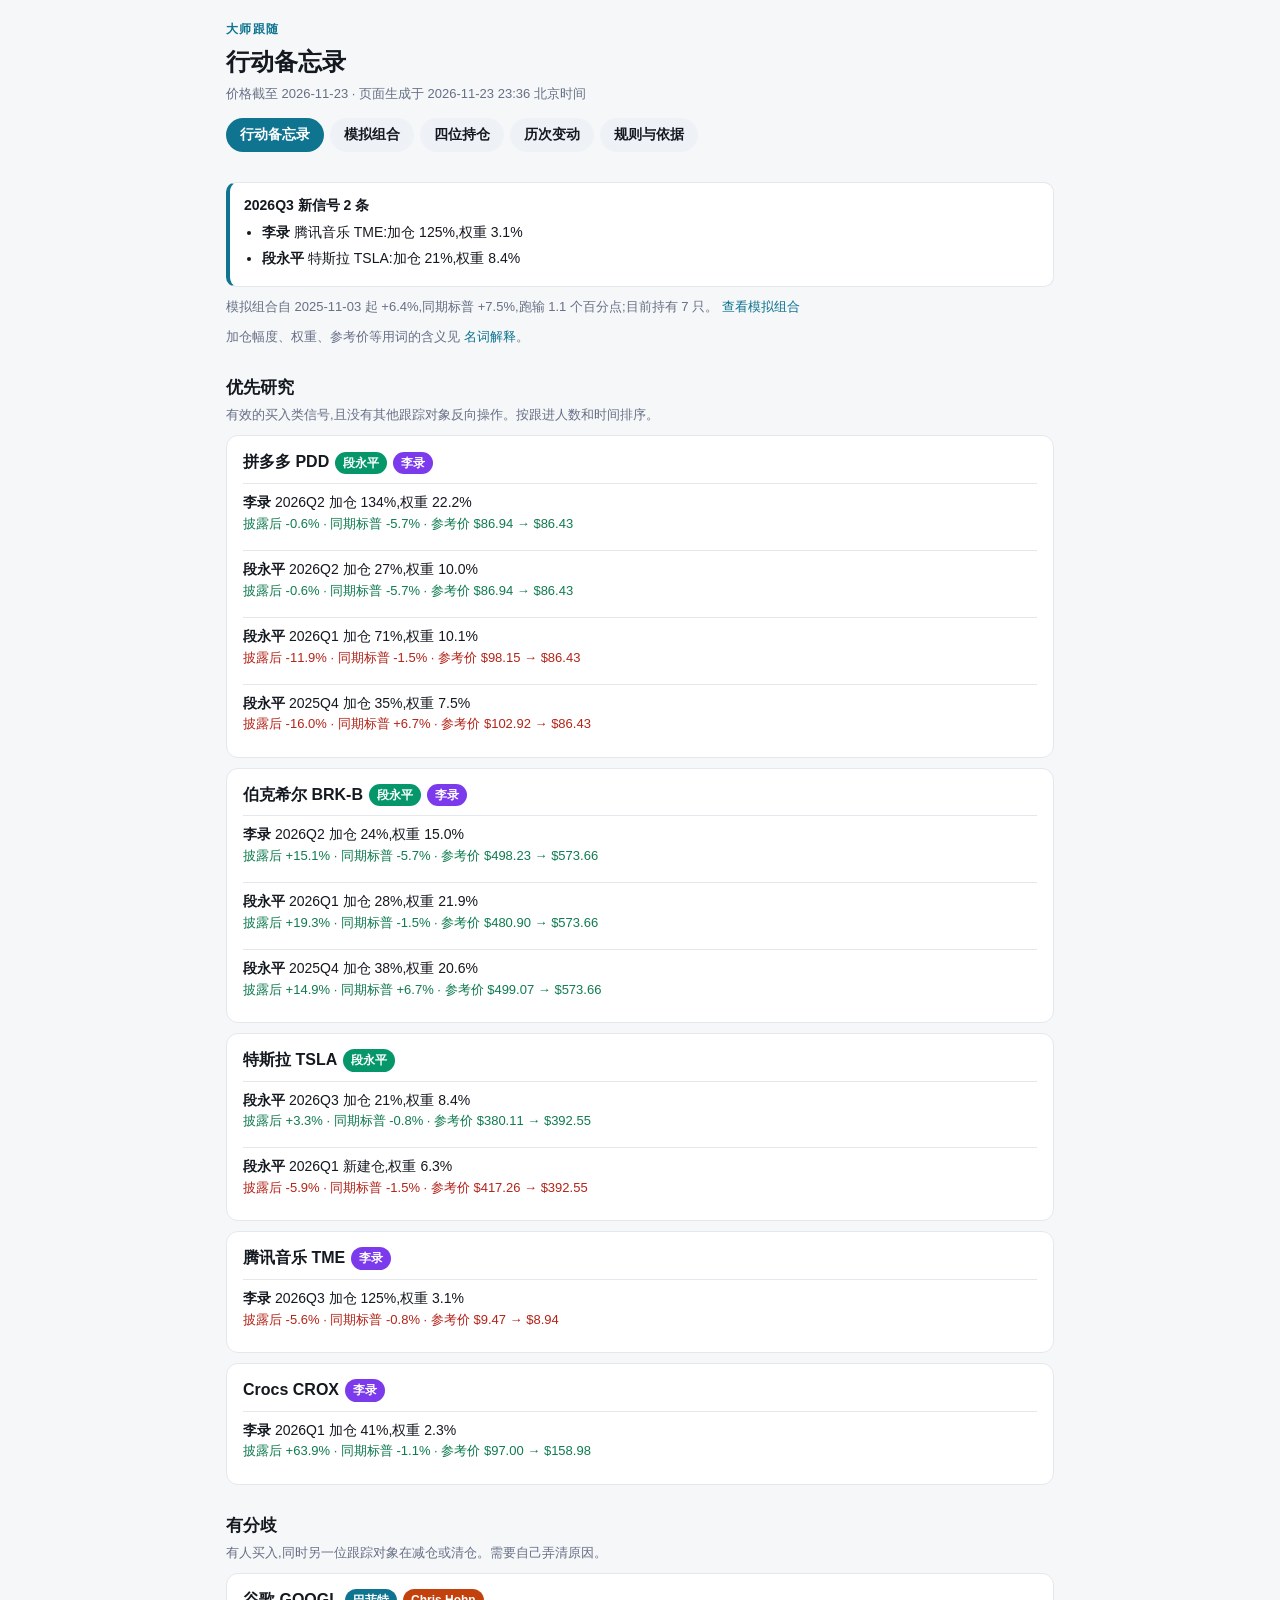
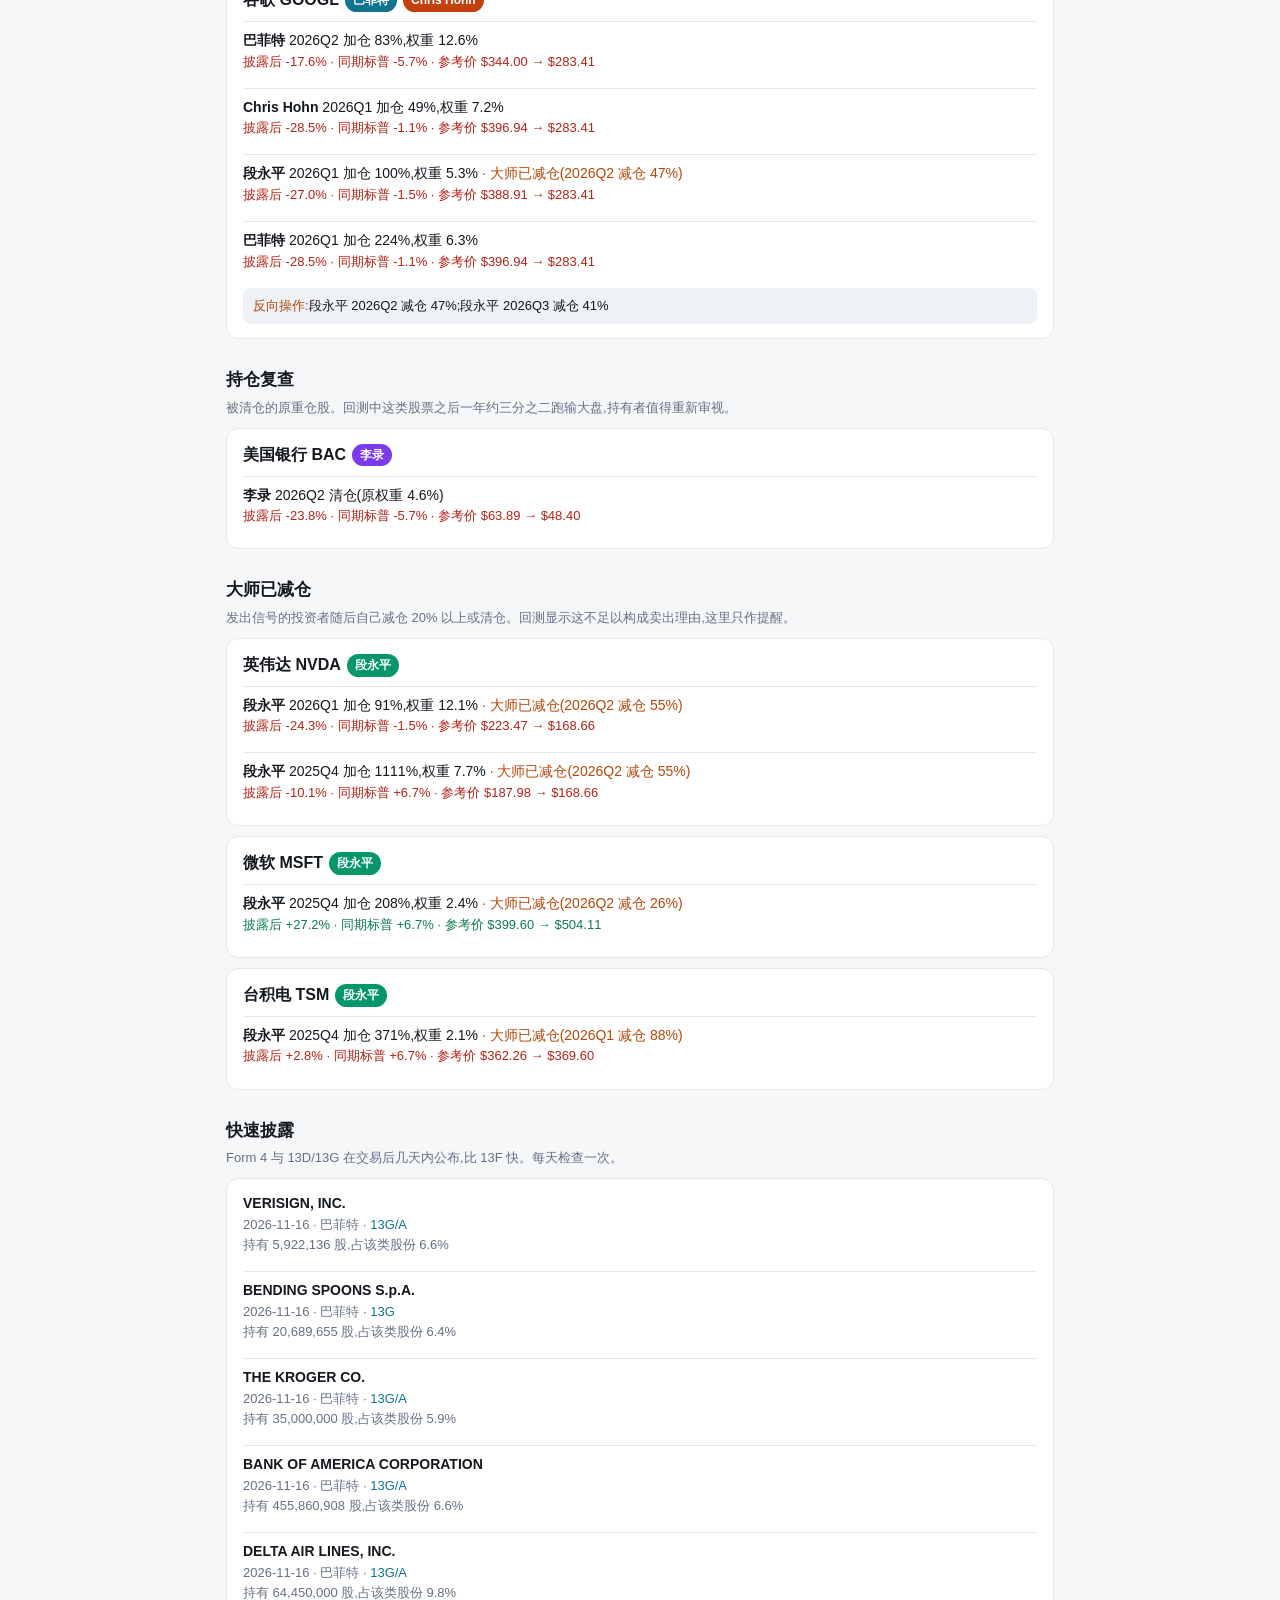
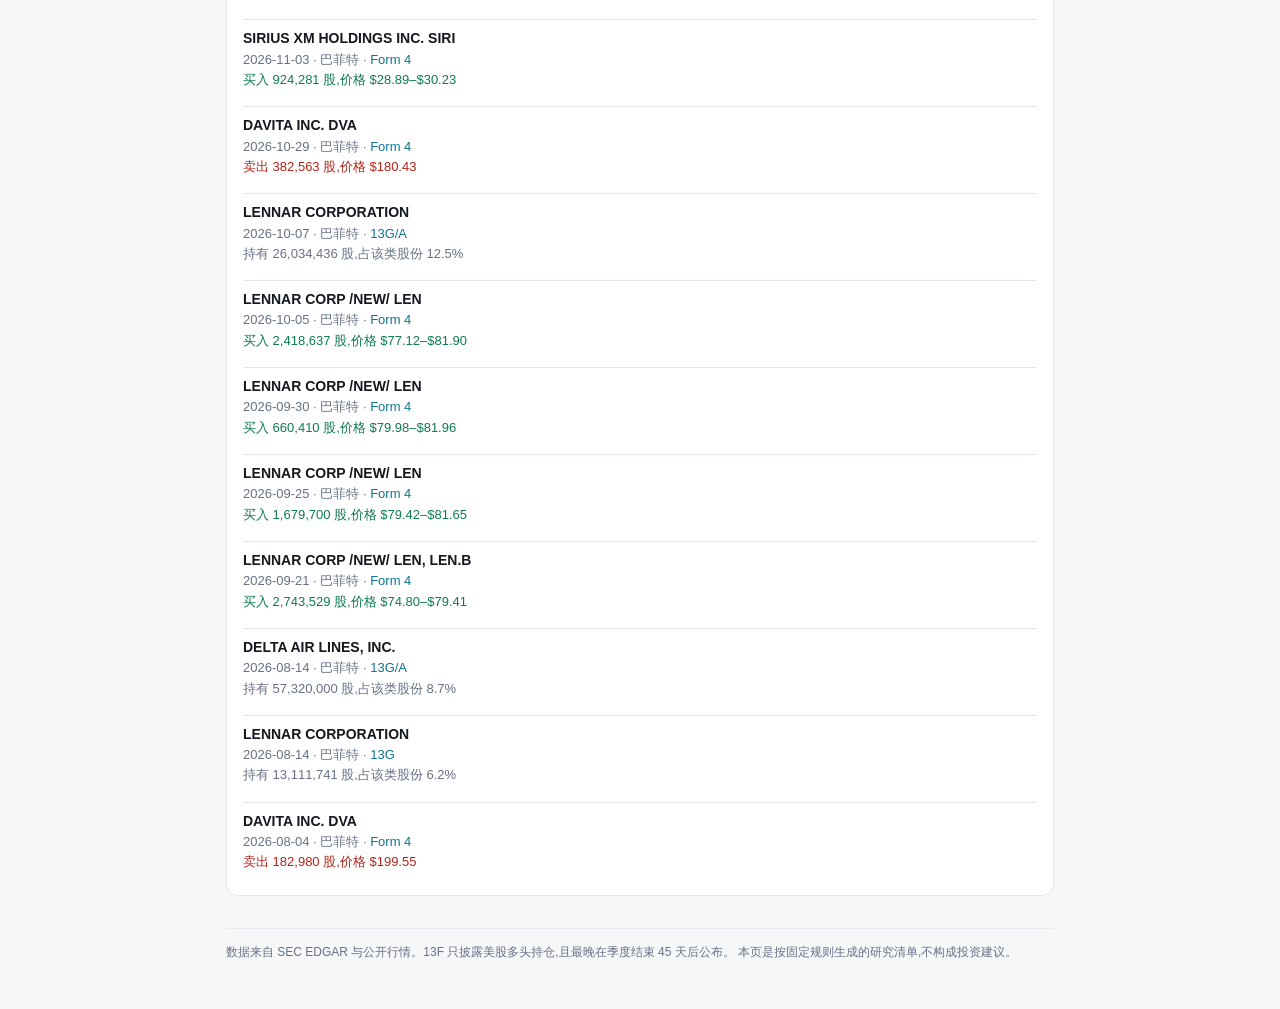
==== docs/index.html @ 85a96581 "2.0 第一阶段: 出场规则回测与模拟跟随组合 - backtest/exit_backtest.py: 在 155 条买入信号上比较 13 种出场方式。   持有 12 个月与其他方式无明显差别; " ====
<!DOCTYPE html>
<html lang="zh-CN"><head><meta charset="UTF-8">
<meta name="viewport" content="width=device-width,initial-scale=1">
<title>行动备忘录 · 大师跟随</title><link rel="stylesheet" href="assets/style.css?v=4200d63d"></head>
<body><div class="wrap">
<header><div class="brand">大师跟随</div><h1>行动备忘录</h1>
<div class="sub">价格截至 2026-11-23 · 页面生成于 2026-11-23 23:36 北京时间</div>
<nav><a href="index.html" class=on>行动备忘录</a><a href="portfolio.html">模拟组合</a><a href="investors.html">四位持仓</a><a href="changes.html">历次变动</a><a href="evidence.html">规则与依据</a></nav></header>
<div class="banner"><b>2026Q3 新信号 2 条</b><ul class="plain"><li><b>李录</b> 腾讯音乐 TME:加仓 125%,权重 3.1%</li><li><b>段永平</b> 特斯拉 TSLA:加仓 21%,权重 8.4%</li></ul></div><div class="hint" style="margin-top:10px">模拟组合自 2025-11-03 起 +6.4%,同期标普 +7.5%,跑输 1.1 个百分点;目前持有 7 只。 <a href="portfolio.html">查看模拟组合</a></div><div class="hint" style="margin-top:10px">加仓幅度、权重、参考价等用词的含义见 <a href="evidence.html#glossary">名词解释</a>。</div><h2>优先研究</h2><div class="hint">有效的买入类信号,且没有其他跟踪对象反向操作。按跟进人数和时间排序。</div><div class="card"><h3>拼多多 PDD <span class="tag" style="background:#059669">段永平</span><span class="tag" style="background:#7c3aed">李录</span></h3><div class="row"><span class="who">李录</span> 2026Q2 加仓 134%,权重 22.2%<div class="perf up">披露后 -0.6% · 同期标普 -5.7% · 参考价 $86.94 → $86.43</div></div><div class="row"><span class="who">段永平</span> 2026Q2 加仓 27%,权重 10.0%<div class="perf up">披露后 -0.6% · 同期标普 -5.7% · 参考价 $86.94 → $86.43</div></div><div class="row"><span class="who">段永平</span> 2026Q1 加仓 71%,权重 10.1%<div class="perf down">披露后 -11.9% · 同期标普 -1.5% · 参考价 $98.15 → $86.43</div></div><div class="row"><span class="who">段永平</span> 2025Q4 加仓 35%,权重 7.5%<div class="perf down">披露后 -16.0% · 同期标普 +6.7% · 参考价 $102.92 → $86.43</div></div></div><div class="card"><h3>伯克希尔 BRK-B <span class="tag" style="background:#059669">段永平</span><span class="tag" style="background:#7c3aed">李录</span></h3><div class="row"><span class="who">李录</span> 2026Q2 加仓 24%,权重 15.0%<div class="perf up">披露后 +15.1% · 同期标普 -5.7% · 参考价 $498.23 → $573.66</div></div><div class="row"><span class="who">段永平</span> 2026Q1 加仓 28%,权重 21.9%<div class="perf up">披露后 +19.3% · 同期标普 -1.5% · 参考价 $480.90 → $573.66</div></div><div class="row"><span class="who">段永平</span> 2025Q4 加仓 38%,权重 20.6%<div class="perf up">披露后 +14.9% · 同期标普 +6.7% · 参考价 $499.07 → $573.66</div></div></div><div class="card"><h3>特斯拉 TSLA <span class="tag" style="background:#059669">段永平</span></h3><div class="row"><span class="who">段永平</span> 2026Q3 加仓 21%,权重 8.4%<div class="perf up">披露后 +3.3% · 同期标普 -0.8% · 参考价 $380.11 → $392.55</div></div><div class="row"><span class="who">段永平</span> 2026Q1 新建仓,权重 6.3%<div class="perf down">披露后 -5.9% · 同期标普 -1.5% · 参考价 $417.26 → $392.55</div></div></div><div class="card"><h3>腾讯音乐 TME <span class="tag" style="background:#7c3aed">李录</span></h3><div class="row"><span class="who">李录</span> 2026Q3 加仓 125%,权重 3.1%<div class="perf down">披露后 -5.6% · 同期标普 -0.8% · 参考价 $9.47 → $8.94</div></div></div><div class="card"><h3>Crocs CROX <span class="tag" style="background:#7c3aed">李录</span></h3><div class="row"><span class="who">李录</span> 2026Q1 加仓 41%,权重 2.3%<div class="perf up">披露后 +63.9% · 同期标普 -1.1% · 参考价 $97.00 → $158.98</div></div></div><h2>有分歧</h2><div class="hint">有人买入,同时另一位跟踪对象在减仓或清仓。需要自己弄清原因。</div><div class="card"><h3>谷歌 GOOGL <span class="tag" style="background:#0e7490">巴菲特</span><span class="tag" style="background:#c2410c">Chris Hohn</span></h3><div class="row"><span class="who">巴菲特</span> 2026Q2 加仓 83%,权重 12.6%<div class="perf down">披露后 -17.6% · 同期标普 -5.7% · 参考价 $344.00 → $283.41</div></div><div class="row"><span class="who">Chris Hohn</span> 2026Q1 加仓 49%,权重 7.2%<div class="perf down">披露后 -28.5% · 同期标普 -1.1% · 参考价 $396.94 → $283.41</div></div><div class="row"><span class="who">段永平</span> 2026Q1 加仓 100%,权重 5.3% <span class="warn">· 大师已减仓(2026Q2 减仓 47%)</span><div class="perf down">披露后 -27.0% · 同期标普 -1.5% · 参考价 $388.91 → $283.41</div></div><div class="row"><span class="who">巴菲特</span> 2026Q1 加仓 224%,权重 6.3%<div class="perf down">披露后 -28.5% · 同期标普 -1.1% · 参考价 $396.94 → $283.41</div></div><div class="note"><span class="warn">反向操作:</span>段永平 2026Q2 减仓 47%;段永平 2026Q3 减仓 41%</div></div><h2>持仓复查</h2><div class="hint">被清仓的原重仓股。回测中这类股票之后一年约三分之二跑输大盘,持有者值得重新审视。</div><div class="card"><h3>美国银行 BAC <span class="tag" style="background:#7c3aed">李录</span></h3><div class="row"><span class="who">李录</span> 2026Q2 清仓(原权重 4.6%)<div class="perf down">披露后 -23.8% · 同期标普 -5.7% · 参考价 $63.89 → $48.40</div></div></div><h2>大师已减仓</h2><div class="hint">发出信号的投资者随后自己减仓 20% 以上或清仓。回测显示这不足以构成卖出理由,这里只作提醒。</div><div class="card"><h3>英伟达 NVDA <span class="tag" style="background:#059669">段永平</span></h3><div class="row"><span class="who">段永平</span> 2026Q1 加仓 91%,权重 12.1% <span class="warn">· 大师已减仓(2026Q2 减仓 55%)</span><div class="perf down">披露后 -24.3% · 同期标普 -1.5% · 参考价 $223.47 → $168.66</div></div><div class="row"><span class="who">段永平</span> 2025Q4 加仓 1111%,权重 7.7% <span class="warn">· 大师已减仓(2026Q2 减仓 55%)</span><div class="perf down">披露后 -10.1% · 同期标普 +6.7% · 参考价 $187.98 → $168.66</div></div></div><div class="card"><h3>微软 MSFT <span class="tag" style="background:#059669">段永平</span></h3><div class="row"><span class="who">段永平</span> 2025Q4 加仓 208%,权重 2.4% <span class="warn">· 大师已减仓(2026Q2 减仓 26%)</span><div class="perf up">披露后 +27.2% · 同期标普 +6.7% · 参考价 $399.60 → $504.11</div></div></div><div class="card"><h3>台积电 TSM <span class="tag" style="background:#059669">段永平</span></h3><div class="row"><span class="who">段永平</span> 2025Q4 加仓 371%,权重 2.1% <span class="warn">· 大师已减仓(2026Q1 减仓 88%)</span><div class="perf down">披露后 +2.8% · 同期标普 +6.7% · 参考价 $362.26 → $369.60</div></div></div><h2>快速披露</h2><div class="hint">Form 4 与 13D/13G 在交易后几天内公布,比 13F 快。每天检查一次。</div><div class="card fast"><div class="row"><span class="who">VERISIGN, INC.</span><div class="perf">2026-11-16 · 巴菲特 · <a href="https://www.sec.gov/Archives/edgar/data/1067983/000119312526464219/xslSCHEDULE_13G_X02/primary_doc.xml">13G/A</a></div><div class="perf">持有 5,922,136 股,占该类股份 6.6%</div></div><div class="row"><span class="who">BENDING SPOONS S.p.A.</span><div class="perf">2026-11-16 · 巴菲特 · <a href="https://www.sec.gov/Archives/edgar/data/1067983/000119312526464218/xslSCHEDULE_13G_X02/primary_doc.xml">13G</a></div><div class="perf">持有 20,689,655 股,占该类股份 6.4%</div></div><div class="row"><span class="who">THE KROGER CO.</span><div class="perf">2026-11-16 · 巴菲特 · <a href="https://www.sec.gov/Archives/edgar/data/1067983/000119312526464214/xslSCHEDULE_13G_X02/primary_doc.xml">13G/A</a></div><div class="perf">持有 35,000,000 股,占该类股份 5.9%</div></div><div class="row"><span class="who">BANK OF AMERICA CORPORATION</span><div class="perf">2026-11-16 · 巴菲特 · <a href="https://www.sec.gov/Archives/edgar/data/1067983/000119312526464211/xslSCHEDULE_13G_X02/primary_doc.xml">13G/A</a></div><div class="perf">持有 455,860,908 股,占该类股份 6.6%</div></div><div class="row"><span class="who">DELTA AIR LINES, INC.</span><div class="perf">2026-11-16 · 巴菲特 · <a href="https://www.sec.gov/Archives/edgar/data/1067983/000119312526464189/xslSCHEDULE_13G_X02/primary_doc.xml">13G/A</a></div><div class="perf">持有 64,450,000 股,占该类股份 9.8%</div></div><div class="row"><span class="who">SIRIUS XM HOLDINGS INC. SIRI</span><div class="perf">2026-11-03 · 巴菲特 · <a href="https://www.sec.gov/Archives/edgar/data/1067983/000119312526445930/xslF345X06/ownership.xml">Form 4</a></div><div class="perf up">买入 924,281 股,价格 $28.89–$30.23</div></div><div class="row"><span class="who">DAVITA INC. DVA</span><div class="perf">2026-10-29 · 巴菲特 · <a href="https://www.sec.gov/Archives/edgar/data/1067983/000119312526438090/xslF345X06/ownership.xml">Form 4</a></div><div class="perf down">卖出 382,563 股,价格 $180.43</div></div><div class="row"><span class="who">LENNAR CORPORATION</span><div class="perf">2026-10-07 · 巴菲特 · <a href="https://www.sec.gov/Archives/edgar/data/1067983/000119312526417254/xslSCHEDULE_13G_X02/primary_doc.xml">13G/A</a></div><div class="perf">持有 26,034,436 股,占该类股份 12.5%</div></div><div class="row"><span class="who">LENNAR CORP /NEW/ LEN</span><div class="perf">2026-10-05 · 巴菲特 · <a href="https://www.sec.gov/Archives/edgar/data/1067983/000119312526414744/xslF345X06/ownership.xml">Form 4</a></div><div class="perf up">买入 2,418,637 股,价格 $77.12–$81.90</div></div><div class="row"><span class="who">LENNAR CORP /NEW/ LEN</span><div class="perf">2026-09-30 · 巴菲特 · <a href="https://www.sec.gov/Archives/edgar/data/1067983/000119312526409451/xslF345X06/ownership.xml">Form 4</a></div><div class="perf up">买入 660,410 股,价格 $79.98–$81.96</div></div><div class="row"><span class="who">LENNAR CORP /NEW/ LEN</span><div class="perf">2026-09-25 · 巴菲特 · <a href="https://www.sec.gov/Archives/edgar/data/1067983/000119312526403089/xslF345X06/ownership.xml">Form 4</a></div><div class="perf up">买入 1,679,700 股,价格 $79.42–$81.65</div></div><div class="row"><span class="who">LENNAR CORP /NEW/ LEN, LEN.B</span><div class="perf">2026-09-21 · 巴菲特 · <a href="https://www.sec.gov/Archives/edgar/data/1067983/000119312526397059/xslF345X06/ownership.xml">Form 4</a></div><div class="perf up">买入 2,743,529 股,价格 $74.80–$79.41</div></div><div class="row"><span class="who">DELTA AIR LINES, INC.</span><div class="perf">2026-08-14 · 巴菲特 · <a href="https://www.sec.gov/Archives/edgar/data/1067983/000119312526352910/xslSCHEDULE_13G_X02/primary_doc.xml">13G/A</a></div><div class="perf">持有 57,320,000 股,占该类股份 8.7%</div></div><div class="row"><span class="who">LENNAR CORPORATION</span><div class="perf">2026-08-14 · 巴菲特 · <a href="https://www.sec.gov/Archives/edgar/data/1067983/000119312526352904/xslSCHEDULE_13G_X02/primary_doc.xml">13G</a></div><div class="perf">持有 13,111,741 股,占该类股份 6.2%</div></div><div class="row"><span class="who">DAVITA INC. DVA</span><div class="perf">2026-08-04 · 巴菲特 · <a href="https://www.sec.gov/Archives/edgar/data/1067983/000119312526333151/xslF345X06/ownership.xml">Form 4</a></div><div class="perf down">卖出 182,980 股,价格 $199.55</div></div></div>
<footer>数据来自 SEC EDGAR 与公开行情。13F 只披露美股多头持仓,且最晚在季度结束 45 天后公布。
本页是按固定规则生成的研究清单,不构成投资建议。</footer>
</div></body></html>
---- docs/assets/style.css ----
:root{--bg:#f6f7f9;--card:#fff;--text:#14181f;--muted:#667085;--line:#e4e7ec;--accent:#0e7490;
--good:#0f7b4f;--bad:#b42318;--warn:#b54708;--soft:#eef2f6}
@media (prefers-color-scheme:dark){:root{--bg:#0f1318;--card:#171c23;--text:#e8ecf1;--muted:#98a2b3;
--line:#2a313b;--accent:#4fc3d9;--good:#4ade80;--bad:#f97066;--warn:#fdb022;--soft:#1e252e}}
*{box-sizing:border-box;margin:0;padding:0}
body{font-family:-apple-system,BlinkMacSystemFont,"Segoe UI","PingFang SC","Microsoft YaHei",sans-serif;
background:var(--bg);color:var(--text);line-height:1.55;font-size:15px}
a{color:var(--accent);text-decoration:none}a:hover{text-decoration:underline}
.wrap{max-width:860px;margin:0 auto;padding:0 16px 48px}
header{padding:20px 0 12px}
.brand{font-size:12px;letter-spacing:.12em;color:var(--accent);font-weight:700}
h1{font-size:24px;margin-top:4px}
.sub{color:var(--muted);font-size:13px;margin-top:4px}
nav{display:flex;gap:6px;margin:14px 0 4px;flex-wrap:wrap}
nav a{padding:6px 14px;border-radius:999px;background:var(--soft);color:var(--text);font-size:14px;font-weight:600}
nav a.on{background:var(--accent);color:#fff}
@media (prefers-color-scheme:dark){nav a.on{color:#0f1318}}
h2{font-size:17px;margin:28px 0 4px}
.hint{color:var(--muted);font-size:13px;margin-bottom:10px}
.card{background:var(--card);border:1px solid var(--line);border-radius:12px;padding:14px 16px;margin-bottom:10px}
.card h3{font-size:16px;display:flex;flex-wrap:wrap;align-items:center;gap:6px}
.tag{font-size:12px;font-weight:600;padding:2px 8px;border-radius:999px;color:#fff;white-space:nowrap}
.row{padding:8px 0;border-top:1px solid var(--line);margin-top:8px;font-size:14px}
.row .who{font-weight:600}
.row .perf{color:var(--muted);font-size:13px}
.row .perf.up{color:var(--good)}.row .perf.down{color:var(--bad)}
.up{color:var(--good)}.down{color:var(--bad)}.warn{color:var(--warn)}.muted{color:var(--muted)}
.note{font-size:13px;margin-top:8px;padding:8px 10px;border-radius:8px;background:var(--soft)}
.empty{color:var(--muted);font-size:14px;padding:6px 0}
.banner{background:var(--card);border:1px solid var(--line);border-left:4px solid var(--accent);
border-radius:10px;padding:12px 14px;margin-top:14px;font-size:14px}
.scroll{overflow-x:auto}
table{width:100%;border-collapse:collapse;font-size:14px}
th{text-align:left;font-size:12px;color:var(--muted);font-weight:600;padding:8px 8px;border-bottom:1px solid var(--line);white-space:nowrap}
td{padding:8px 8px;border-bottom:1px solid var(--line);vertical-align:top}
tr:last-child td{border-bottom:none}
.num{text-align:right;font-variant-numeric:tabular-nums;white-space:nowrap}
.fast .row:first-child{border-top:none;margin-top:0;padding-top:0}
.wide table{min-width:520px}.wide td:first-child{min-width:9.5em}
.def{font-size:14px;color:var(--muted);margin-top:2px}
.sig{font-size:11px;font-weight:700;padding:1px 6px;border-radius:999px;background:var(--accent);color:#fff;white-space:nowrap}
@media (prefers-color-scheme:dark){.sig{color:#0f1318}}
.qnav{margin:8px 0 0}
.px{font-size:12px;color:var(--muted);margin-top:3px;line-height:1.5}
.tiles{display:grid;grid-template-columns:repeat(auto-fit,minmax(150px,1fr));gap:10px;margin-top:14px}
.tile{background:var(--card);border:1px solid var(--line);border-radius:12px;padding:12px 14px}
.tl{font-size:12px;color:var(--muted)}.tv{font-size:24px;font-weight:700;margin-top:2px;font-variant-numeric:tabular-nums}
.ts{font-size:12px;color:var(--muted);margin-top:2px}
.chart{--s1:#2a78d6;--s2:#eb6834}
@media (prefers-color-scheme:dark){.chart{--s1:#3987e5;--s2:#d95926}}
.legend{display:flex;gap:16px;font-size:13px;margin-bottom:6px}
.sw{display:inline-block;width:10px;height:10px;border-radius:2px;margin-right:6px}.sw.s1{background:var(--s1)}.sw.s2{background:var(--s2)}
.plot{position:relative}.plot svg{width:100%;height:auto;display:block}
.plot .grid{stroke:var(--line);stroke-width:1}.plot .zero{stroke:var(--muted);stroke-width:1;opacity:.6}
.plot .tick{font-size:11px;fill:var(--muted)}.plot .endlabel{font-size:12px;fill:var(--text);font-weight:600}
.plot .line{fill:none;stroke-width:2;stroke-linejoin:round;stroke-linecap:round}.plot .line.s1{stroke:var(--s1)}.plot .line.s2{stroke:var(--s2)}
.plot .dot{stroke:var(--card);stroke-width:2}.plot .dot.s1{fill:var(--s1)}.plot .dot.s2{fill:var(--s2)}
.plot .cross{stroke:var(--muted);stroke-width:1}.plot .live{stroke:var(--muted);stroke-width:1;stroke-dasharray:4 3}
.tip{position:absolute;top:8px;background:var(--card);border:1px solid var(--line);border-radius:8px;padding:6px 10px;font-size:12px;
line-height:1.6;pointer-events:none;box-shadow:0 2px 8px rgba(0,0,0,.12);white-space:nowrap}
@media (max-width:520px){.plot .tick{font-size:16px}.plot .endlabel{display:none}}
ul.plain{margin:6px 0 0 18px;font-size:14px}ul.plain li{margin:4px 0}
footer{margin-top:32px;padding-top:14px;border-top:1px solid var(--line);color:var(--muted);font-size:12px}
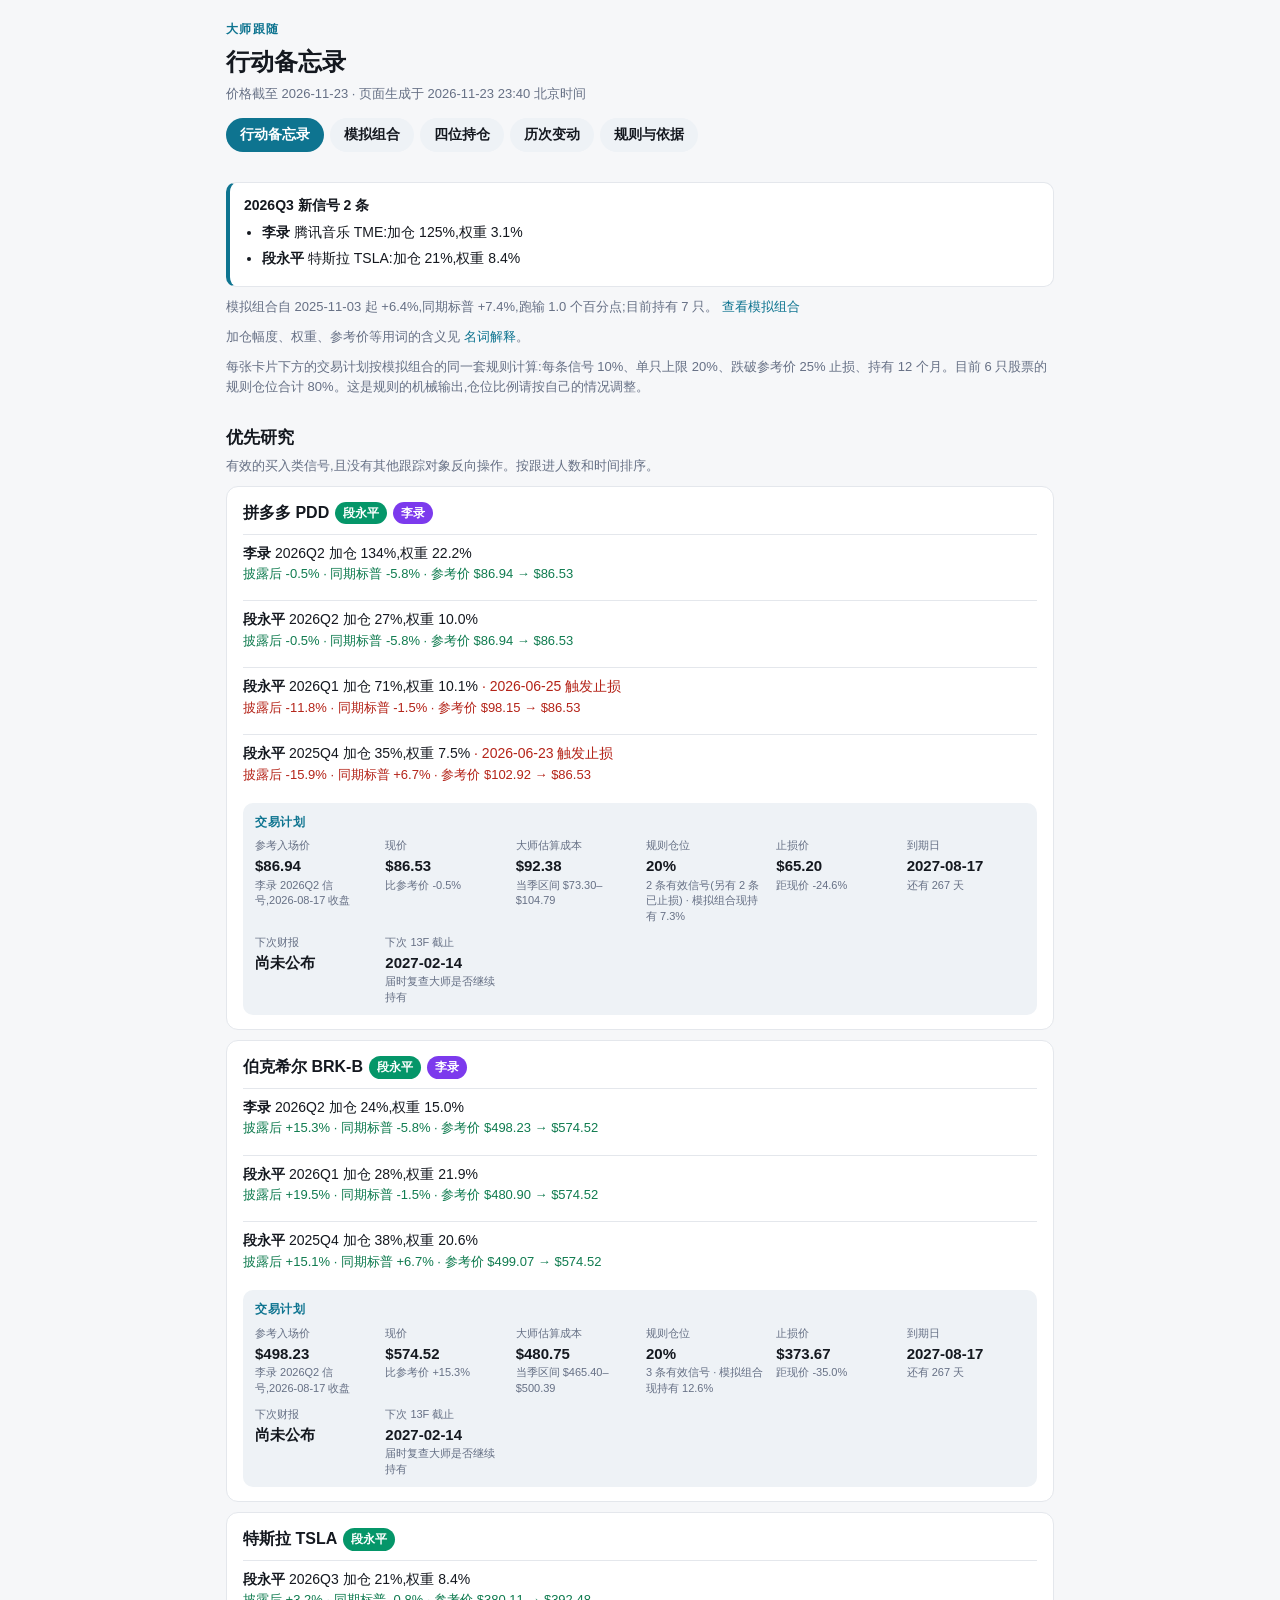
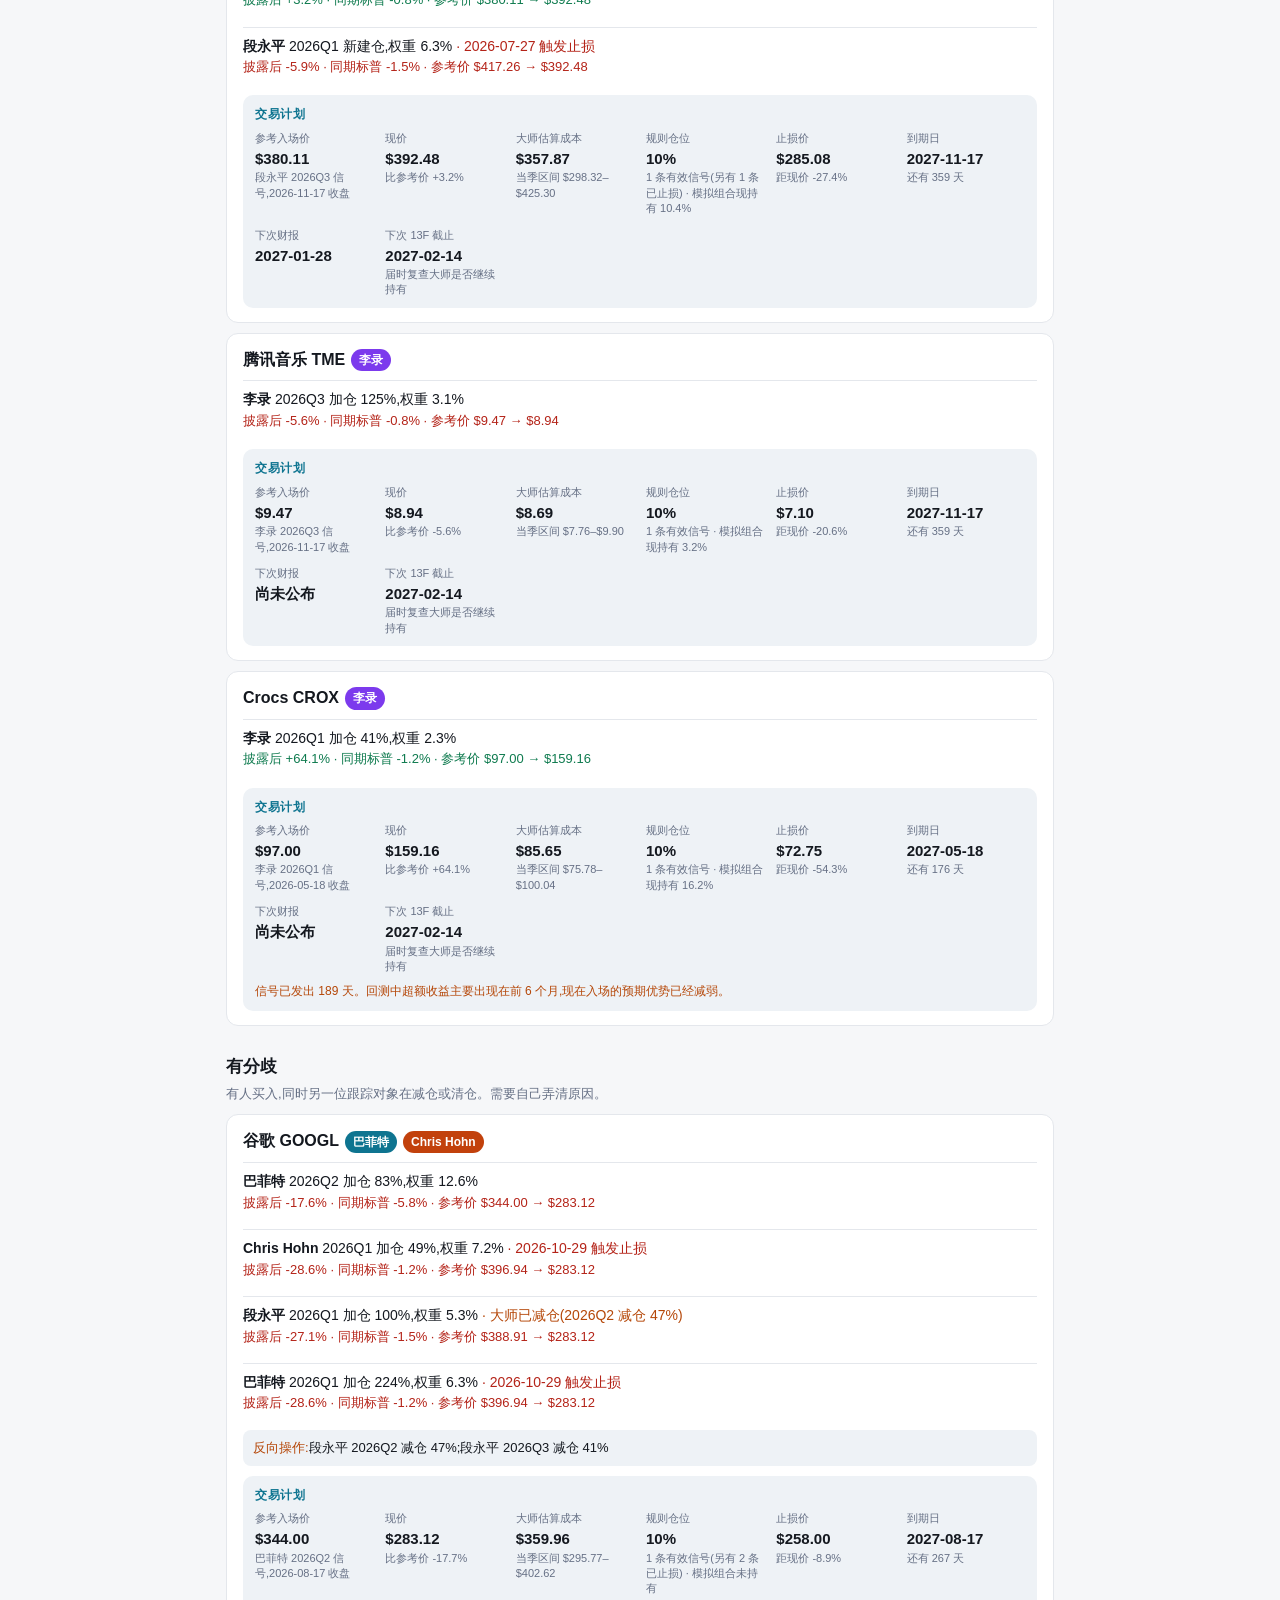
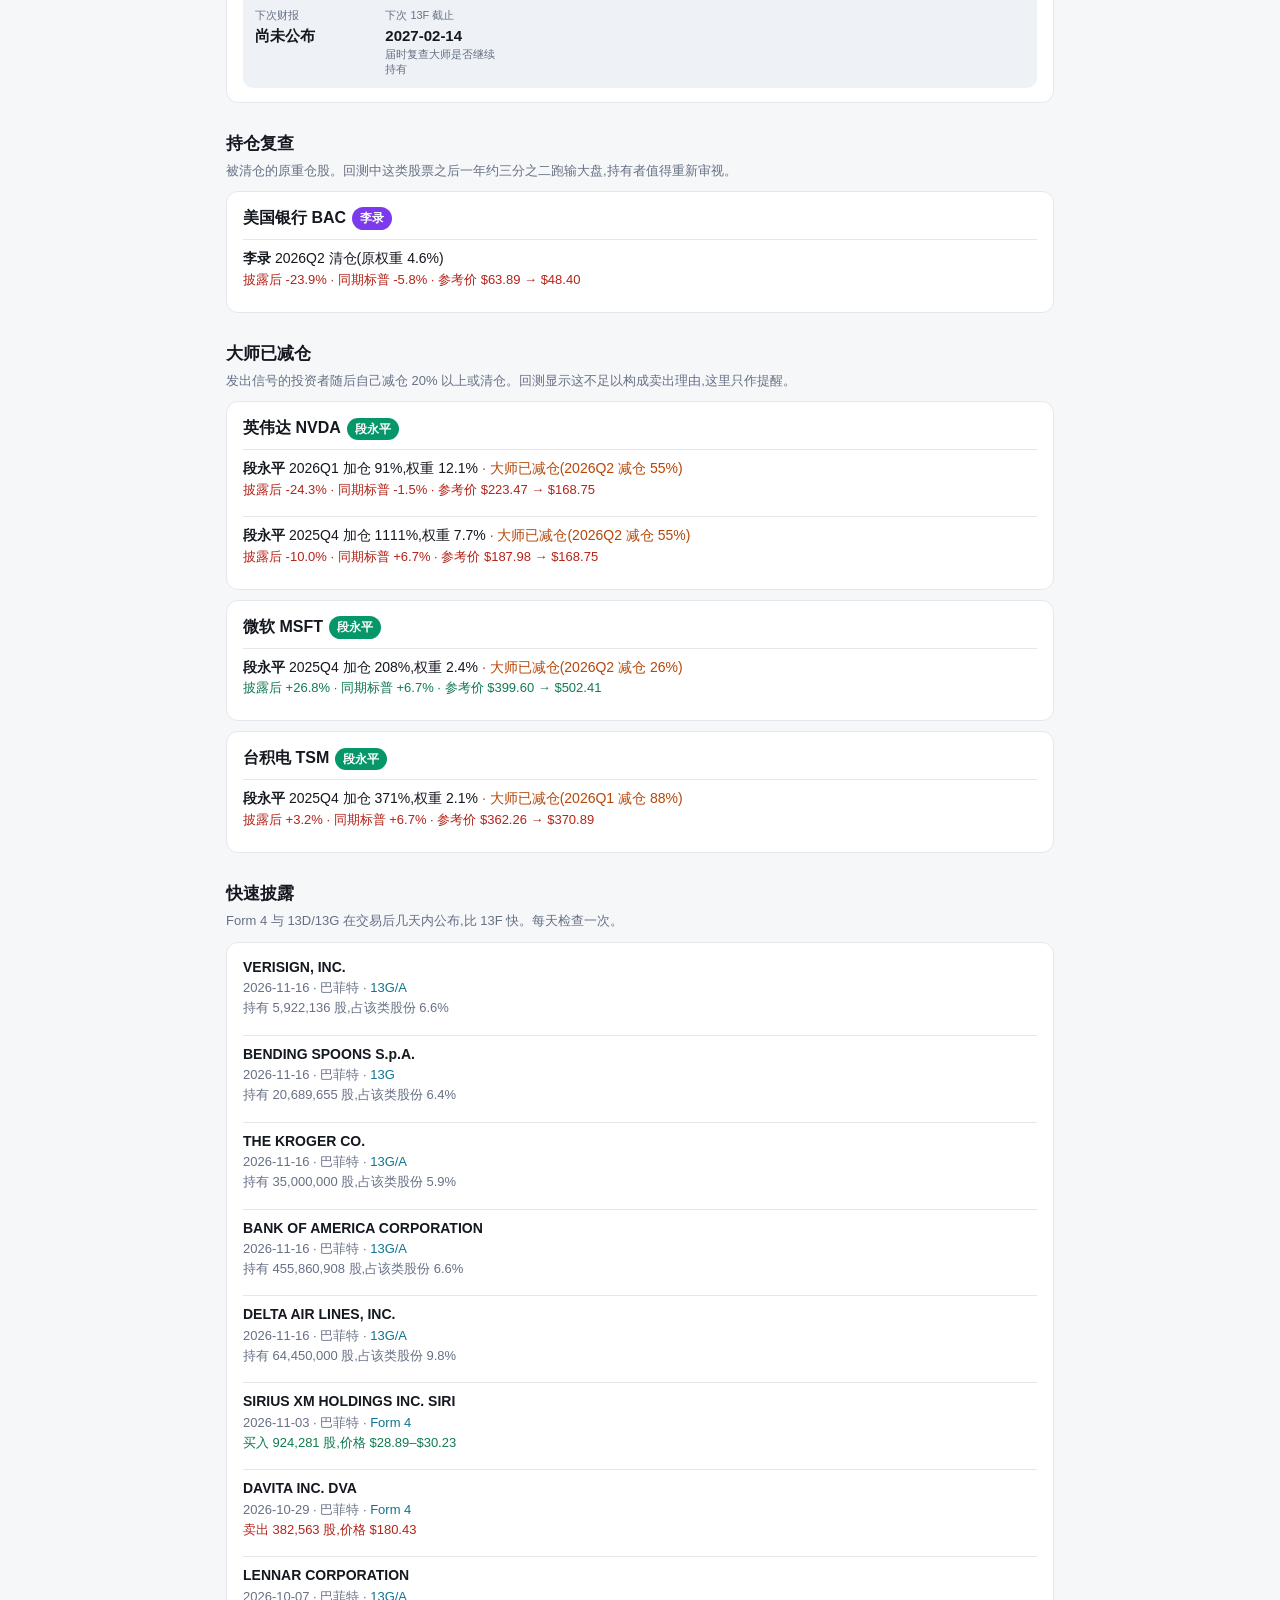
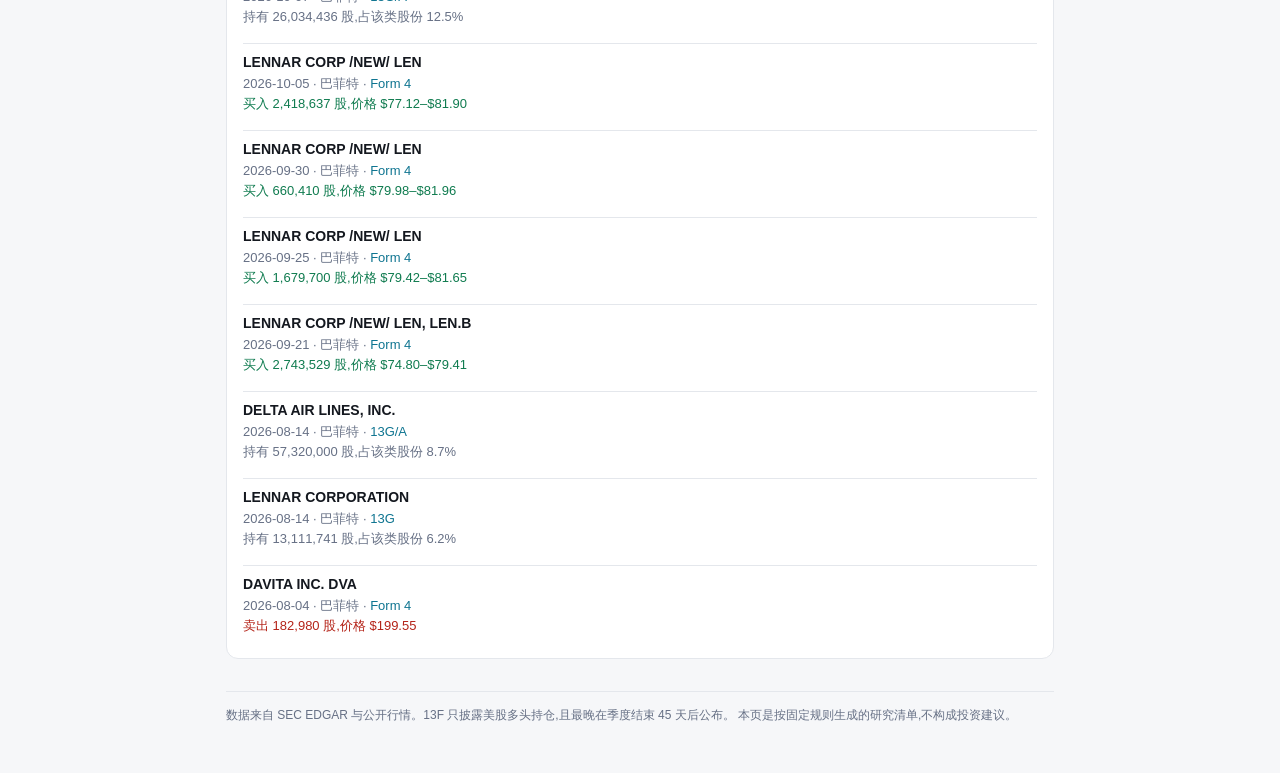
==== commit b6795900: "2.0 第二阶段: 交易计划卡 备忘录里每只"优先研究"和"有分歧"的股票增加交易计划, 按模拟组合的 同一套规则计算: 参考入场价、现价、大师估算成本、规则仓位、止损价、 到期日、下次财报日、下次 " ====
--- a/docs/index.html
+++ b/docs/index.html
@@ -1,12 +1,12 @@
 <!DOCTYPE html>
 <html lang="zh-CN"><head><meta charset="UTF-8">
 <meta name="viewport" content="width=device-width,initial-scale=1">
-<title>行动备忘录 · 大师跟随</title><link rel="stylesheet" href="assets/style.css?v=4200d63d"></head>
+<title>行动备忘录 · 大师跟随</title><link rel="stylesheet" href="assets/style.css?v=00ed2e57"></head>
 <body><div class="wrap">
 <header><div class="brand">大师跟随</div><h1>行动备忘录</h1>
-<div class="sub">价格截至 2026-11-23 · 页面生成于 2026-11-23 23:36 北京时间</div>
+<div class="sub">价格截至 2026-11-23 · 页面生成于 2026-11-23 23:40 北京时间</div>
 <nav><a href="index.html" class=on>行动备忘录</a><a href="portfolio.html">模拟组合</a><a href="investors.html">四位持仓</a><a href="changes.html">历次变动</a><a href="evidence.html">规则与依据</a></nav></header>
-<div class="banner"><b>2026Q3 新信号 2 条</b><ul class="plain"><li><b>李录</b> 腾讯音乐 TME:加仓 125%,权重 3.1%</li><li><b>段永平</b> 特斯拉 TSLA:加仓 21%,权重 8.4%</li></ul></div><div class="hint" style="margin-top:10px">模拟组合自 2025-11-03 起 +6.4%,同期标普 +7.5%,跑输 1.1 个百分点;目前持有 7 只。 <a href="portfolio.html">查看模拟组合</a></div><div class="hint" style="margin-top:10px">加仓幅度、权重、参考价等用词的含义见 <a href="evidence.html#glossary">名词解释</a>。</div><h2>优先研究</h2><div class="hint">有效的买入类信号,且没有其他跟踪对象反向操作。按跟进人数和时间排序。</div><div class="card"><h3>拼多多 PDD <span class="tag" style="background:#059669">段永平</span><span class="tag" style="background:#7c3aed">李录</span></h3><div class="row"><span class="who">李录</span> 2026Q2 加仓 134%,权重 22.2%<div class="perf up">披露后 -0.6% · 同期标普 -5.7% · 参考价 $86.94 → $86.43</div></div><div class="row"><span class="who">段永平</span> 2026Q2 加仓 27%,权重 10.0%<div class="perf up">披露后 -0.6% · 同期标普 -5.7% · 参考价 $86.94 → $86.43</div></div><div class="row"><span class="who">段永平</span> 2026Q1 加仓 71%,权重 10.1%<div class="perf down">披露后 -11.9% · 同期标普 -1.5% · 参考价 $98.15 → $86.43</div></div><div class="row"><span class="who">段永平</span> 2025Q4 加仓 35%,权重 7.5%<div class="perf down">披露后 -16.0% · 同期标普 +6.7% · 参考价 $102.92 → $86.43</div></div></div><div class="card"><h3>伯克希尔 BRK-B <span class="tag" style="background:#059669">段永平</span><span class="tag" style="background:#7c3aed">李录</span></h3><div class="row"><span class="who">李录</span> 2026Q2 加仓 24%,权重 15.0%<div class="perf up">披露后 +15.1% · 同期标普 -5.7% · 参考价 $498.23 → $573.66</div></div><div class="row"><span class="who">段永平</span> 2026Q1 加仓 28%,权重 21.9%<div class="perf up">披露后 +19.3% · 同期标普 -1.5% · 参考价 $480.90 → $573.66</div></div><div class="row"><span class="who">段永平</span> 2025Q4 加仓 38%,权重 20.6%<div class="perf up">披露后 +14.9% · 同期标普 +6.7% · 参考价 $499.07 → $573.66</div></div></div><div class="card"><h3>特斯拉 TSLA <span class="tag" style="background:#059669">段永平</span></h3><div class="row"><span class="who">段永平</span> 2026Q3 加仓 21%,权重 8.4%<div class="perf up">披露后 +3.3% · 同期标普 -0.8% · 参考价 $380.11 → $392.55</div></div><div class="row"><span class="who">段永平</span> 2026Q1 新建仓,权重 6.3%<div class="perf down">披露后 -5.9% · 同期标普 -1.5% · 参考价 $417.26 → $392.55</div></div></div><div class="card"><h3>腾讯音乐 TME <span class="tag" style="background:#7c3aed">李录</span></h3><div class="row"><span class="who">李录</span> 2026Q3 加仓 125%,权重 3.1%<div class="perf down">披露后 -5.6% · 同期标普 -0.8% · 参考价 $9.47 → $8.94</div></div></div><div class="card"><h3>Crocs CROX <span class="tag" style="background:#7c3aed">李录</span></h3><div class="row"><span class="who">李录</span> 2026Q1 加仓 41%,权重 2.3%<div class="perf up">披露后 +63.9% · 同期标普 -1.1% · 参考价 $97.00 → $158.98</div></div></div><h2>有分歧</h2><div class="hint">有人买入,同时另一位跟踪对象在减仓或清仓。需要自己弄清原因。</div><div class="card"><h3>谷歌 GOOGL <span class="tag" style="background:#0e7490">巴菲特</span><span class="tag" style="background:#c2410c">Chris Hohn</span></h3><div class="row"><span class="who">巴菲特</span> 2026Q2 加仓 83%,权重 12.6%<div class="perf down">披露后 -17.6% · 同期标普 -5.7% · 参考价 $344.00 → $283.41</div></div><div class="row"><span class="who">Chris Hohn</span> 2026Q1 加仓 49%,权重 7.2%<div class="perf down">披露后 -28.5% · 同期标普 -1.1% · 参考价 $396.94 → $283.41</div></div><div class="row"><span class="who">段永平</span> 2026Q1 加仓 100%,权重 5.3% <span class="warn">· 大师已减仓(2026Q2 减仓 47%)</span><div class="perf down">披露后 -27.0% · 同期标普 -1.5% · 参考价 $388.91 → $283.41</div></div><div class="row"><span class="who">巴菲特</span> 2026Q1 加仓 224%,权重 6.3%<div class="perf down">披露后 -28.5% · 同期标普 -1.1% · 参考价 $396.94 → $283.41</div></div><div class="note"><span class="warn">反向操作:</span>段永平 2026Q2 减仓 47%;段永平 2026Q3 减仓 41%</div></div><h2>持仓复查</h2><div class="hint">被清仓的原重仓股。回测中这类股票之后一年约三分之二跑输大盘,持有者值得重新审视。</div><div class="card"><h3>美国银行 BAC <span class="tag" style="background:#7c3aed">李录</span></h3><div class="row"><span class="who">李录</span> 2026Q2 清仓(原权重 4.6%)<div class="perf down">披露后 -23.8% · 同期标普 -5.7% · 参考价 $63.89 → $48.40</div></div></div><h2>大师已减仓</h2><div class="hint">发出信号的投资者随后自己减仓 20% 以上或清仓。回测显示这不足以构成卖出理由,这里只作提醒。</div><div class="card"><h3>英伟达 NVDA <span class="tag" style="background:#059669">段永平</span></h3><div class="row"><span class="who">段永平</span> 2026Q1 加仓 91%,权重 12.1% <span class="warn">· 大师已减仓(2026Q2 减仓 55%)</span><div class="perf down">披露后 -24.3% · 同期标普 -1.5% · 参考价 $223.47 → $168.66</div></div><div class="row"><span class="who">段永平</span> 2025Q4 加仓 1111%,权重 7.7% <span class="warn">· 大师已减仓(2026Q2 减仓 55%)</span><div class="perf down">披露后 -10.1% · 同期标普 +6.7% · 参考价 $187.98 → $168.66</div></div></div><div class="card"><h3>微软 MSFT <span class="tag" style="background:#059669">段永平</span></h3><div class="row"><span class="who">段永平</span> 2025Q4 加仓 208%,权重 2.4% <span class="warn">· 大师已减仓(2026Q2 减仓 26%)</span><div class="perf up">披露后 +27.2% · 同期标普 +6.7% · 参考价 $399.60 → $504.11</div></div></div><div class="card"><h3>台积电 TSM <span class="tag" style="background:#059669">段永平</span></h3><div class="row"><span class="who">段永平</span> 2025Q4 加仓 371%,权重 2.1% <span class="warn">· 大师已减仓(2026Q1 减仓 88%)</span><div class="perf down">披露后 +2.8% · 同期标普 +6.7% · 参考价 $362.26 → $369.60</div></div></div><h2>快速披露</h2><div class="hint">Form 4 与 13D/13G 在交易后几天内公布,比 13F 快。每天检查一次。</div><div class="card fast"><div class="row"><span class="who">VERISIGN, INC.</span><div class="perf">2026-11-16 · 巴菲特 · <a href="https://www.sec.gov/Archives/edgar/data/1067983/000119312526464219/xslSCHEDULE_13G_X02/primary_doc.xml">13G/A</a></div><div class="perf">持有 5,922,136 股,占该类股份 6.6%</div></div><div class="row"><span class="who">BENDING SPOONS S.p.A.</span><div class="perf">2026-11-16 · 巴菲特 · <a href="https://www.sec.gov/Archives/edgar/data/1067983/000119312526464218/xslSCHEDULE_13G_X02/primary_doc.xml">13G</a></div><div class="perf">持有 20,689,655 股,占该类股份 6.4%</div></div><div class="row"><span class="who">THE KROGER CO.</span><div class="perf">2026-11-16 · 巴菲特 · <a href="https://www.sec.gov/Archives/edgar/data/1067983/000119312526464214/xslSCHEDULE_13G_X02/primary_doc.xml">13G/A</a></div><div class="perf">持有 35,000,000 股,占该类股份 5.9%</div></div><div class="row"><span class="who">BANK OF AMERICA CORPORATION</span><div class="perf">2026-11-16 · 巴菲特 · <a href="https://www.sec.gov/Archives/edgar/data/1067983/000119312526464211/xslSCHEDULE_13G_X02/primary_doc.xml">13G/A</a></div><div class="perf">持有 455,860,908 股,占该类股份 6.6%</div></div><div class="row"><span class="who">DELTA AIR LINES, INC.</span><div class="perf">2026-11-16 · 巴菲特 · <a href="https://www.sec.gov/Archives/edgar/data/1067983/000119312526464189/xslSCHEDULE_13G_X02/primary_doc.xml">13G/A</a></div><div class="perf">持有 64,450,000 股,占该类股份 9.8%</div></div><div class="row"><span class="who">SIRIUS XM HOLDINGS INC. SIRI</span><div class="perf">2026-11-03 · 巴菲特 · <a href="https://www.sec.gov/Archives/edgar/data/1067983/000119312526445930/xslF345X06/ownership.xml">Form 4</a></div><div class="perf up">买入 924,281 股,价格 $28.89–$30.23</div></div><div class="row"><span class="who">DAVITA INC. DVA</span><div class="perf">2026-10-29 · 巴菲特 · <a href="https://www.sec.gov/Archives/edgar/data/1067983/000119312526438090/xslF345X06/ownership.xml">Form 4</a></div><div class="perf down">卖出 382,563 股,价格 $180.43</div></div><div class="row"><span class="who">LENNAR CORPORATION</span><div class="perf">2026-10-07 · 巴菲特 · <a href="https://www.sec.gov/Archives/edgar/data/1067983/000119312526417254/xslSCHEDULE_13G_X02/primary_doc.xml">13G/A</a></div><div class="perf">持有 26,034,436 股,占该类股份 12.5%</div></div><div class="row"><span class="who">LENNAR CORP /NEW/ LEN</span><div class="perf">2026-10-05 · 巴菲特 · <a href="https://www.sec.gov/Archives/edgar/data/1067983/000119312526414744/xslF345X06/ownership.xml">Form 4</a></div><div class="perf up">买入 2,418,637 股,价格 $77.12–$81.90</div></div><div class="row"><span class="who">LENNAR CORP /NEW/ LEN</span><div class="perf">2026-09-30 · 巴菲特 · <a href="https://www.sec.gov/Archives/edgar/data/1067983/000119312526409451/xslF345X06/ownership.xml">Form 4</a></div><div class="perf up">买入 660,410 股,价格 $79.98–$81.96</div></div><div class="row"><span class="who">LENNAR CORP /NEW/ LEN</span><div class="perf">2026-09-25 · 巴菲特 · <a href="https://www.sec.gov/Archives/edgar/data/1067983/000119312526403089/xslF345X06/ownership.xml">Form 4</a></div><div class="perf up">买入 1,679,700 股,价格 $79.42–$81.65</div></div><div class="row"><span class="who">LENNAR CORP /NEW/ LEN, LEN.B</span><div class="perf">2026-09-21 · 巴菲特 · <a href="https://www.sec.gov/Archives/edgar/data/1067983/000119312526397059/xslF345X06/ownership.xml">Form 4</a></div><div class="perf up">买入 2,743,529 股,价格 $74.80–$79.41</div></div><div class="row"><span class="who">DELTA AIR LINES, INC.</span><div class="perf">2026-08-14 · 巴菲特 · <a href="https://www.sec.gov/Archives/edgar/data/1067983/000119312526352910/xslSCHEDULE_13G_X02/primary_doc.xml">13G/A</a></div><div class="perf">持有 57,320,000 股,占该类股份 8.7%</div></div><div class="row"><span class="who">LENNAR CORPORATION</span><div class="perf">2026-08-14 · 巴菲特 · <a href="https://www.sec.gov/Archives/edgar/data/1067983/000119312526352904/xslSCHEDULE_13G_X02/primary_doc.xml">13G</a></div><div class="perf">持有 13,111,741 股,占该类股份 6.2%</div></div><div class="row"><span class="who">DAVITA INC. DVA</span><div class="perf">2026-08-04 · 巴菲特 · <a href="https://www.sec.gov/Archives/edgar/data/1067983/000119312526333151/xslF345X06/ownership.xml">Form 4</a></div><div class="perf down">卖出 182,980 股,价格 $199.55</div></div></div>
+<div class="banner"><b>2026Q3 新信号 2 条</b><ul class="plain"><li><b>李录</b> 腾讯音乐 TME:加仓 125%,权重 3.1%</li><li><b>段永平</b> 特斯拉 TSLA:加仓 21%,权重 8.4%</li></ul></div><div class="hint" style="margin-top:10px">模拟组合自 2025-11-03 起 +6.4%,同期标普 +7.4%,跑输 1.0 个百分点;目前持有 7 只。 <a href="portfolio.html">查看模拟组合</a></div><div class="hint" style="margin-top:10px">加仓幅度、权重、参考价等用词的含义见 <a href="evidence.html#glossary">名词解释</a>。</div><div class="hint" style="margin-top:10px">每张卡片下方的交易计划按模拟组合的同一套规则计算:每条信号 10%、单只上限 20%、跌破参考价 25% 止损、持有 12 个月。目前 6 只股票的规则仓位合计 80%。这是规则的机械输出,仓位比例请按自己的情况调整。</div><h2>优先研究</h2><div class="hint">有效的买入类信号,且没有其他跟踪对象反向操作。按跟进人数和时间排序。</div><div class="card"><h3>拼多多 PDD <span class="tag" style="background:#059669">段永平</span><span class="tag" style="background:#7c3aed">李录</span></h3><div class="row"><span class="who">李录</span> 2026Q2 加仓 134%,权重 22.2%<div class="perf up">披露后 -0.5% · 同期标普 -5.8% · 参考价 $86.94 → $86.53</div></div><div class="row"><span class="who">段永平</span> 2026Q2 加仓 27%,权重 10.0%<div class="perf up">披露后 -0.5% · 同期标普 -5.8% · 参考价 $86.94 → $86.53</div></div><div class="row"><span class="who">段永平</span> 2026Q1 加仓 71%,权重 10.1% <span class="down">· 2026-06-25 触发止损</span><div class="perf down">披露后 -11.8% · 同期标普 -1.5% · 参考价 $98.15 → $86.53</div></div><div class="row"><span class="who">段永平</span> 2025Q4 加仓 35%,权重 7.5% <span class="down">· 2026-06-23 触发止损</span><div class="perf down">披露后 -15.9% · 同期标普 +6.7% · 参考价 $102.92 → $86.53</div></div><div class="plan"><div class="plan-h">交易计划</div><div class="pgrid"><div class="pi"><div class="pl">参考入场价</div><div class="pv">$86.94</div><div class="ps">李录 2026Q2 信号,2026-08-17 收盘</div></div><div class="pi"><div class="pl">现价</div><div class="pv">$86.53</div><div class="ps">比参考价 -0.5%</div></div><div class="pi"><div class="pl">大师估算成本</div><div class="pv">$92.38</div><div class="ps">当季区间 $73.30–$104.79</div></div><div class="pi"><div class="pl">规则仓位</div><div class="pv">20%</div><div class="ps">2 条有效信号(另有 2 条已止损) · 模拟组合现持有 7.3%</div></div><div class="pi"><div class="pl">止损价</div><div class="pv">$65.20</div><div class="ps">距现价 -24.6%</div></div><div class="pi"><div class="pl">到期日</div><div class="pv">2027-08-17</div><div class="ps">还有 267 天</div></div><div class="pi"><div class="pl">下次财报</div><div class="pv">尚未公布</div><div class="ps"></div></div><div class="pi"><div class="pl">下次 13F 截止</div><div class="pv">2027-02-14</div><div class="ps">届时复查大师是否继续持有</div></div></div></div></div><div class="card"><h3>伯克希尔 BRK-B <span class="tag" style="background:#059669">段永平</span><span class="tag" style="background:#7c3aed">李录</span></h3><div class="row"><span class="who">李录</span> 2026Q2 加仓 24%,权重 15.0%<div class="perf up">披露后 +15.3% · 同期标普 -5.8% · 参考价 $498.23 → $574.52</div></div><div class="row"><span class="who">段永平</span> 2026Q1 加仓 28%,权重 21.9%<div class="perf up">披露后 +19.5% · 同期标普 -1.5% · 参考价 $480.90 → $574.52</div></div><div class="row"><span class="who">段永平</span> 2025Q4 加仓 38%,权重 20.6%<div class="perf up">披露后 +15.1% · 同期标普 +6.7% · 参考价 $499.07 → $574.52</div></div><div class="plan"><div class="plan-h">交易计划</div><div class="pgrid"><div class="pi"><div class="pl">参考入场价</div><div class="pv">$498.23</div><div class="ps">李录 2026Q2 信号,2026-08-17 收盘</div></div><div class="pi"><div class="pl">现价</div><div class="pv">$574.52</div><div class="ps">比参考价 +15.3%</div></div><div class="pi"><div class="pl">大师估算成本</div><div class="pv">$480.75</div><div class="ps">当季区间 $465.40–$500.39</div></div><div class="pi"><div class="pl">规则仓位</div><div class="pv">20%</div><div class="ps">3 条有效信号 · 模拟组合现持有 12.6%</div></div><div class="pi"><div class="pl">止损价</div><div class="pv">$373.67</div><div class="ps">距现价 -35.0%</div></div><div class="pi"><div class="pl">到期日</div><div class="pv">2027-08-17</div><div class="ps">还有 267 天</div></div><div class="pi"><div class="pl">下次财报</div><div class="pv">尚未公布</div><div class="ps"></div></div><div class="pi"><div class="pl">下次 13F 截止</div><div class="pv">2027-02-14</div><div class="ps">届时复查大师是否继续持有</div></div></div></div></div><div class="card"><h3>特斯拉 TSLA <span class="tag" style="background:#059669">段永平</span></h3><div class="row"><span class="who">段永平</span> 2026Q3 加仓 21%,权重 8.4%<div class="perf up">披露后 +3.2% · 同期标普 -0.8% · 参考价 $380.11 → $392.48</div></div><div class="row"><span class="who">段永平</span> 2026Q1 新建仓,权重 6.3% <span class="down">· 2026-07-27 触发止损</span><div class="perf down">披露后 -5.9% · 同期标普 -1.5% · 参考价 $417.26 → $392.48</div></div><div class="plan"><div class="plan-h">交易计划</div><div class="pgrid"><div class="pi"><div class="pl">参考入场价</div><div class="pv">$380.11</div><div class="ps">段永平 2026Q3 信号,2026-11-17 收盘</div></div><div class="pi"><div class="pl">现价</div><div class="pv">$392.48</div><div class="ps">比参考价 +3.2%</div></div><div class="pi"><div class="pl">大师估算成本</div><div class="pv">$357.87</div><div class="ps">当季区间 $298.32–$425.30</div></div><div class="pi"><div class="pl">规则仓位</div><div class="pv">10%</div><div class="ps">1 条有效信号(另有 1 条已止损) · 模拟组合现持有 10.4%</div></div><div class="pi"><div class="pl">止损价</div><div class="pv">$285.08</div><div class="ps">距现价 -27.4%</div></div><div class="pi"><div class="pl">到期日</div><div class="pv">2027-11-17</div><div class="ps">还有 359 天</div></div><div class="pi"><div class="pl">下次财报</div><div class="pv">2027-01-28</div><div class="ps"></div></div><div class="pi"><div class="pl">下次 13F 截止</div><div class="pv">2027-02-14</div><div class="ps">届时复查大师是否继续持有</div></div></div></div></div><div class="card"><h3>腾讯音乐 TME <span class="tag" style="background:#7c3aed">李录</span></h3><div class="row"><span class="who">李录</span> 2026Q3 加仓 125%,权重 3.1%<div class="perf down">披露后 -5.6% · 同期标普 -0.8% · 参考价 $9.47 → $8.94</div></div><div class="plan"><div class="plan-h">交易计划</div><div class="pgrid"><div class="pi"><div class="pl">参考入场价</div><div class="pv">$9.47</div><div class="ps">李录 2026Q3 信号,2026-11-17 收盘</div></div><div class="pi"><div class="pl">现价</div><div class="pv">$8.94</div><div class="ps">比参考价 -5.6%</div></div><div class="pi"><div class="pl">大师估算成本</div><div class="pv">$8.69</div><div class="ps">当季区间 $7.76–$9.90</div></div><div class="pi"><div class="pl">规则仓位</div><div class="pv">10%</div><div class="ps">1 条有效信号 · 模拟组合现持有 3.2%</div></div><div class="pi"><div class="pl">止损价</div><div class="pv">$7.10</div><div class="ps">距现价 -20.6%</div></div><div class="pi"><div class="pl">到期日</div><div class="pv">2027-11-17</div><div class="ps">还有 359 天</div></div><div class="pi"><div class="pl">下次财报</div><div class="pv">尚未公布</div><div class="ps"></div></div><div class="pi"><div class="pl">下次 13F 截止</div><div class="pv">2027-02-14</div><div class="ps">届时复查大师是否继续持有</div></div></div></div></div><div class="card"><h3>Crocs CROX <span class="tag" style="background:#7c3aed">李录</span></h3><div class="row"><span class="who">李录</span> 2026Q1 加仓 41%,权重 2.3%<div class="perf up">披露后 +64.1% · 同期标普 -1.2% · 参考价 $97.00 → $159.16</div></div><div class="plan"><div class="plan-h">交易计划</div><div class="pgrid"><div class="pi"><div class="pl">参考入场价</div><div class="pv">$97.00</div><div class="ps">李录 2026Q1 信号,2026-05-18 收盘</div></div><div class="pi"><div class="pl">现价</div><div class="pv">$159.16</div><div class="ps">比参考价 +64.1%</div></div><div class="pi"><div class="pl">大师估算成本</div><div class="pv">$85.65</div><div class="ps">当季区间 $75.78–$100.04</div></div><div class="pi"><div class="pl">规则仓位</div><div class="pv">10%</div><div class="ps">1 条有效信号 · 模拟组合现持有 16.2%</div></div><div class="pi"><div class="pl">止损价</div><div class="pv">$72.75</div><div class="ps">距现价 -54.3%</div></div><div class="pi"><div class="pl">到期日</div><div class="pv">2027-05-18</div><div class="ps">还有 176 天</div></div><div class="pi"><div class="pl">下次财报</div><div class="pv">尚未公布</div><div class="ps"></div></div><div class="pi"><div class="pl">下次 13F 截止</div><div class="pv">2027-02-14</div><div class="ps">届时复查大师是否继续持有</div></div></div><div class="perf warn">信号已发出 189 天。回测中超额收益主要出现在前 6 个月,现在入场的预期优势已经减弱。</div></div></div><h2>有分歧</h2><div class="hint">有人买入,同时另一位跟踪对象在减仓或清仓。需要自己弄清原因。</div><div class="card"><h3>谷歌 GOOGL <span class="tag" style="background:#0e7490">巴菲特</span><span class="tag" style="background:#c2410c">Chris Hohn</span></h3><div class="row"><span class="who">巴菲特</span> 2026Q2 加仓 83%,权重 12.6%<div class="perf down">披露后 -17.6% · 同期标普 -5.8% · 参考价 $344.00 → $283.12</div></div><div class="row"><span class="who">Chris Hohn</span> 2026Q1 加仓 49%,权重 7.2% <span class="down">· 2026-10-29 触发止损</span><div class="perf down">披露后 -28.6% · 同期标普 -1.2% · 参考价 $396.94 → $283.12</div></div><div class="row"><span class="who">段永平</span> 2026Q1 加仓 100%,权重 5.3% <span class="warn">· 大师已减仓(2026Q2 减仓 47%)</span><div class="perf down">披露后 -27.1% · 同期标普 -1.5% · 参考价 $388.91 → $283.12</div></div><div class="row"><span class="who">巴菲特</span> 2026Q1 加仓 224%,权重 6.3% <span class="down">· 2026-10-29 触发止损</span><div class="perf down">披露后 -28.6% · 同期标普 -1.2% · 参考价 $396.94 → $283.12</div></div><div class="note"><span class="warn">反向操作:</span>段永平 2026Q2 减仓 47%;段永平 2026Q3 减仓 41%</div><div class="plan"><div class="plan-h">交易计划</div><div class="pgrid"><div class="pi"><div class="pl">参考入场价</div><div class="pv">$344.00</div><div class="ps">巴菲特 2026Q2 信号,2026-08-17 收盘</div></div><div class="pi"><div class="pl">现价</div><div class="pv">$283.12</div><div class="ps">比参考价 -17.7%</div></div><div class="pi"><div class="pl">大师估算成本</div><div class="pv">$359.96</div><div class="ps">当季区间 $295.77–$402.62</div></div><div class="pi"><div class="pl">规则仓位</div><div class="pv">10%</div><div class="ps">1 条有效信号(另有 2 条已止损) · 模拟组合未持有</div></div><div class="pi"><div class="pl">止损价</div><div class="pv">$258.00</div><div class="ps">距现价 -8.9%</div></div><div class="pi"><div class="pl">到期日</div><div class="pv">2027-08-17</div><div class="ps">还有 267 天</div></div><div class="pi"><div class="pl">下次财报</div><div class="pv">尚未公布</div><div class="ps"></div></div><div class="pi"><div class="pl">下次 13F 截止</div><div class="pv">2027-02-14</div><div class="ps">届时复查大师是否继续持有</div></div></div></div></div><h2>持仓复查</h2><div class="hint">被清仓的原重仓股。回测中这类股票之后一年约三分之二跑输大盘,持有者值得重新审视。</div><div class="card"><h3>美国银行 BAC <span class="tag" style="background:#7c3aed">李录</span></h3><div class="row"><span class="who">李录</span> 2026Q2 清仓(原权重 4.6%)<div class="perf down">披露后 -23.9% · 同期标普 -5.8% · 参考价 $63.89 → $48.40</div></div></div><h2>大师已减仓</h2><div class="hint">发出信号的投资者随后自己减仓 20% 以上或清仓。回测显示这不足以构成卖出理由,这里只作提醒。</div><div class="card"><h3>英伟达 NVDA <span class="tag" style="background:#059669">段永平</span></h3><div class="row"><span class="who">段永平</span> 2026Q1 加仓 91%,权重 12.1% <span class="warn">· 大师已减仓(2026Q2 减仓 55%)</span><div class="perf down">披露后 -24.3% · 同期标普 -1.5% · 参考价 $223.47 → $168.75</div></div><div class="row"><span class="who">段永平</span> 2025Q4 加仓 1111%,权重 7.7% <span class="warn">· 大师已减仓(2026Q2 减仓 55%)</span><div class="perf down">披露后 -10.0% · 同期标普 +6.7% · 参考价 $187.98 → $168.75</div></div></div><div class="card"><h3>微软 MSFT <span class="tag" style="background:#059669">段永平</span></h3><div class="row"><span class="who">段永平</span> 2025Q4 加仓 208%,权重 2.4% <span class="warn">· 大师已减仓(2026Q2 减仓 26%)</span><div class="perf up">披露后 +26.8% · 同期标普 +6.7% · 参考价 $399.60 → $502.41</div></div></div><div class="card"><h3>台积电 TSM <span class="tag" style="background:#059669">段永平</span></h3><div class="row"><span class="who">段永平</span> 2025Q4 加仓 371%,权重 2.1% <span class="warn">· 大师已减仓(2026Q1 减仓 88%)</span><div class="perf down">披露后 +3.2% · 同期标普 +6.7% · 参考价 $362.26 → $370.89</div></div></div><h2>快速披露</h2><div class="hint">Form 4 与 13D/13G 在交易后几天内公布,比 13F 快。每天检查一次。</div><div class="card fast"><div class="row"><span class="who">VERISIGN, INC.</span><div class="perf">2026-11-16 · 巴菲特 · <a href="https://www.sec.gov/Archives/edgar/data/1067983/000119312526464219/xslSCHEDULE_13G_X02/primary_doc.xml">13G/A</a></div><div class="perf">持有 5,922,136 股,占该类股份 6.6%</div></div><div class="row"><span class="who">BENDING SPOONS S.p.A.</span><div class="perf">2026-11-16 · 巴菲特 · <a href="https://www.sec.gov/Archives/edgar/data/1067983/000119312526464218/xslSCHEDULE_13G_X02/primary_doc.xml">13G</a></div><div class="perf">持有 20,689,655 股,占该类股份 6.4%</div></div><div class="row"><span class="who">THE KROGER CO.</span><div class="perf">2026-11-16 · 巴菲特 · <a href="https://www.sec.gov/Archives/edgar/data/1067983/000119312526464214/xslSCHEDULE_13G_X02/primary_doc.xml">13G/A</a></div><div class="perf">持有 35,000,000 股,占该类股份 5.9%</div></div><div class="row"><span class="who">BANK OF AMERICA CORPORATION</span><div class="perf">2026-11-16 · 巴菲特 · <a href="https://www.sec.gov/Archives/edgar/data/1067983/000119312526464211/xslSCHEDULE_13G_X02/primary_doc.xml">13G/A</a></div><div class="perf">持有 455,860,908 股,占该类股份 6.6%</div></div><div class="row"><span class="who">DELTA AIR LINES, INC.</span><div class="perf">2026-11-16 · 巴菲特 · <a href="https://www.sec.gov/Archives/edgar/data/1067983/000119312526464189/xslSCHEDULE_13G_X02/primary_doc.xml">13G/A</a></div><div class="perf">持有 64,450,000 股,占该类股份 9.8%</div></div><div class="row"><span class="who">SIRIUS XM HOLDINGS INC. SIRI</span><div class="perf">2026-11-03 · 巴菲特 · <a href="https://www.sec.gov/Archives/edgar/data/1067983/000119312526445930/xslF345X06/ownership.xml">Form 4</a></div><div class="perf up">买入 924,281 股,价格 $28.89–$30.23</div></div><div class="row"><span class="who">DAVITA INC. DVA</span><div class="perf">2026-10-29 · 巴菲特 · <a href="https://www.sec.gov/Archives/edgar/data/1067983/000119312526438090/xslF345X06/ownership.xml">Form 4</a></div><div class="perf down">卖出 382,563 股,价格 $180.43</div></div><div class="row"><span class="who">LENNAR CORPORATION</span><div class="perf">2026-10-07 · 巴菲特 · <a href="https://www.sec.gov/Archives/edgar/data/1067983/000119312526417254/xslSCHEDULE_13G_X02/primary_doc.xml">13G/A</a></div><div class="perf">持有 26,034,436 股,占该类股份 12.5%</div></div><div class="row"><span class="who">LENNAR CORP /NEW/ LEN</span><div class="perf">2026-10-05 · 巴菲特 · <a href="https://www.sec.gov/Archives/edgar/data/1067983/000119312526414744/xslF345X06/ownership.xml">Form 4</a></div><div class="perf up">买入 2,418,637 股,价格 $77.12–$81.90</div></div><div class="row"><span class="who">LENNAR CORP /NEW/ LEN</span><div class="perf">2026-09-30 · 巴菲特 · <a href="https://www.sec.gov/Archives/edgar/data/1067983/000119312526409451/xslF345X06/ownership.xml">Form 4</a></div><div class="perf up">买入 660,410 股,价格 $79.98–$81.96</div></div><div class="row"><span class="who">LENNAR CORP /NEW/ LEN</span><div class="perf">2026-09-25 · 巴菲特 · <a href="https://www.sec.gov/Archives/edgar/data/1067983/000119312526403089/xslF345X06/ownership.xml">Form 4</a></div><div class="perf up">买入 1,679,700 股,价格 $79.42–$81.65</div></div><div class="row"><span class="who">LENNAR CORP /NEW/ LEN, LEN.B</span><div class="perf">2026-09-21 · 巴菲特 · <a href="https://www.sec.gov/Archives/edgar/data/1067983/000119312526397059/xslF345X06/ownership.xml">Form 4</a></div><div class="perf up">买入 2,743,529 股,价格 $74.80–$79.41</div></div><div class="row"><span class="who">DELTA AIR LINES, INC.</span><div class="perf">2026-08-14 · 巴菲特 · <a href="https://www.sec.gov/Archives/edgar/data/1067983/000119312526352910/xslSCHEDULE_13G_X02/primary_doc.xml">13G/A</a></div><div class="perf">持有 57,320,000 股,占该类股份 8.7%</div></div><div class="row"><span class="who">LENNAR CORPORATION</span><div class="perf">2026-08-14 · 巴菲特 · <a href="https://www.sec.gov/Archives/edgar/data/1067983/000119312526352904/xslSCHEDULE_13G_X02/primary_doc.xml">13G</a></div><div class="perf">持有 13,111,741 股,占该类股份 6.2%</div></div><div class="row"><span class="who">DAVITA INC. DVA</span><div class="perf">2026-08-04 · 巴菲特 · <a href="https://www.sec.gov/Archives/edgar/data/1067983/000119312526333151/xslF345X06/ownership.xml">Form 4</a></div><div class="perf down">卖出 182,980 股,价格 $199.55</div></div></div>
 <footer>数据来自 SEC EDGAR 与公开行情。13F 只披露美股多头持仓,且最晚在季度结束 45 天后公布。
 本页是按固定规则生成的研究清单,不构成投资建议。</footer>
 </div></body></html>
--- a/docs/assets/style.css
+++ b/docs/assets/style.css
@@ -60,5 +60,11 @@
 .tip{position:absolute;top:8px;background:var(--card);border:1px solid var(--line);border-radius:8px;padding:6px 10px;font-size:12px;
 line-height:1.6;pointer-events:none;box-shadow:0 2px 8px rgba(0,0,0,.12);white-space:nowrap}
 @media (max-width:520px){.plot .tick{font-size:16px}.plot .endlabel{display:none}}
+.plan{margin-top:10px;padding:10px 12px;border-radius:10px;background:var(--soft)}
+.plan-h{font-size:12px;font-weight:700;color:var(--accent);letter-spacing:.06em;margin-bottom:6px}
+.pgrid{display:grid;grid-template-columns:repeat(auto-fill,minmax(118px,1fr));gap:10px 12px}
+.pl{font-size:11px;color:var(--muted)}.pv{font-size:15px;font-weight:600;font-variant-numeric:tabular-nums}
+.ps{font-size:11px;color:var(--muted);line-height:1.4}
+.plan .perf{font-size:12px;margin-top:8px}.plan .perf.warn{color:var(--warn)}.plan .perf.down{color:var(--bad)}
 ul.plain{margin:6px 0 0 18px;font-size:14px}ul.plain li{margin:4px 0}
 footer{margin-top:32px;padding-top:14px;border-top:1px solid var(--line);color:var(--muted);font-size:12px}
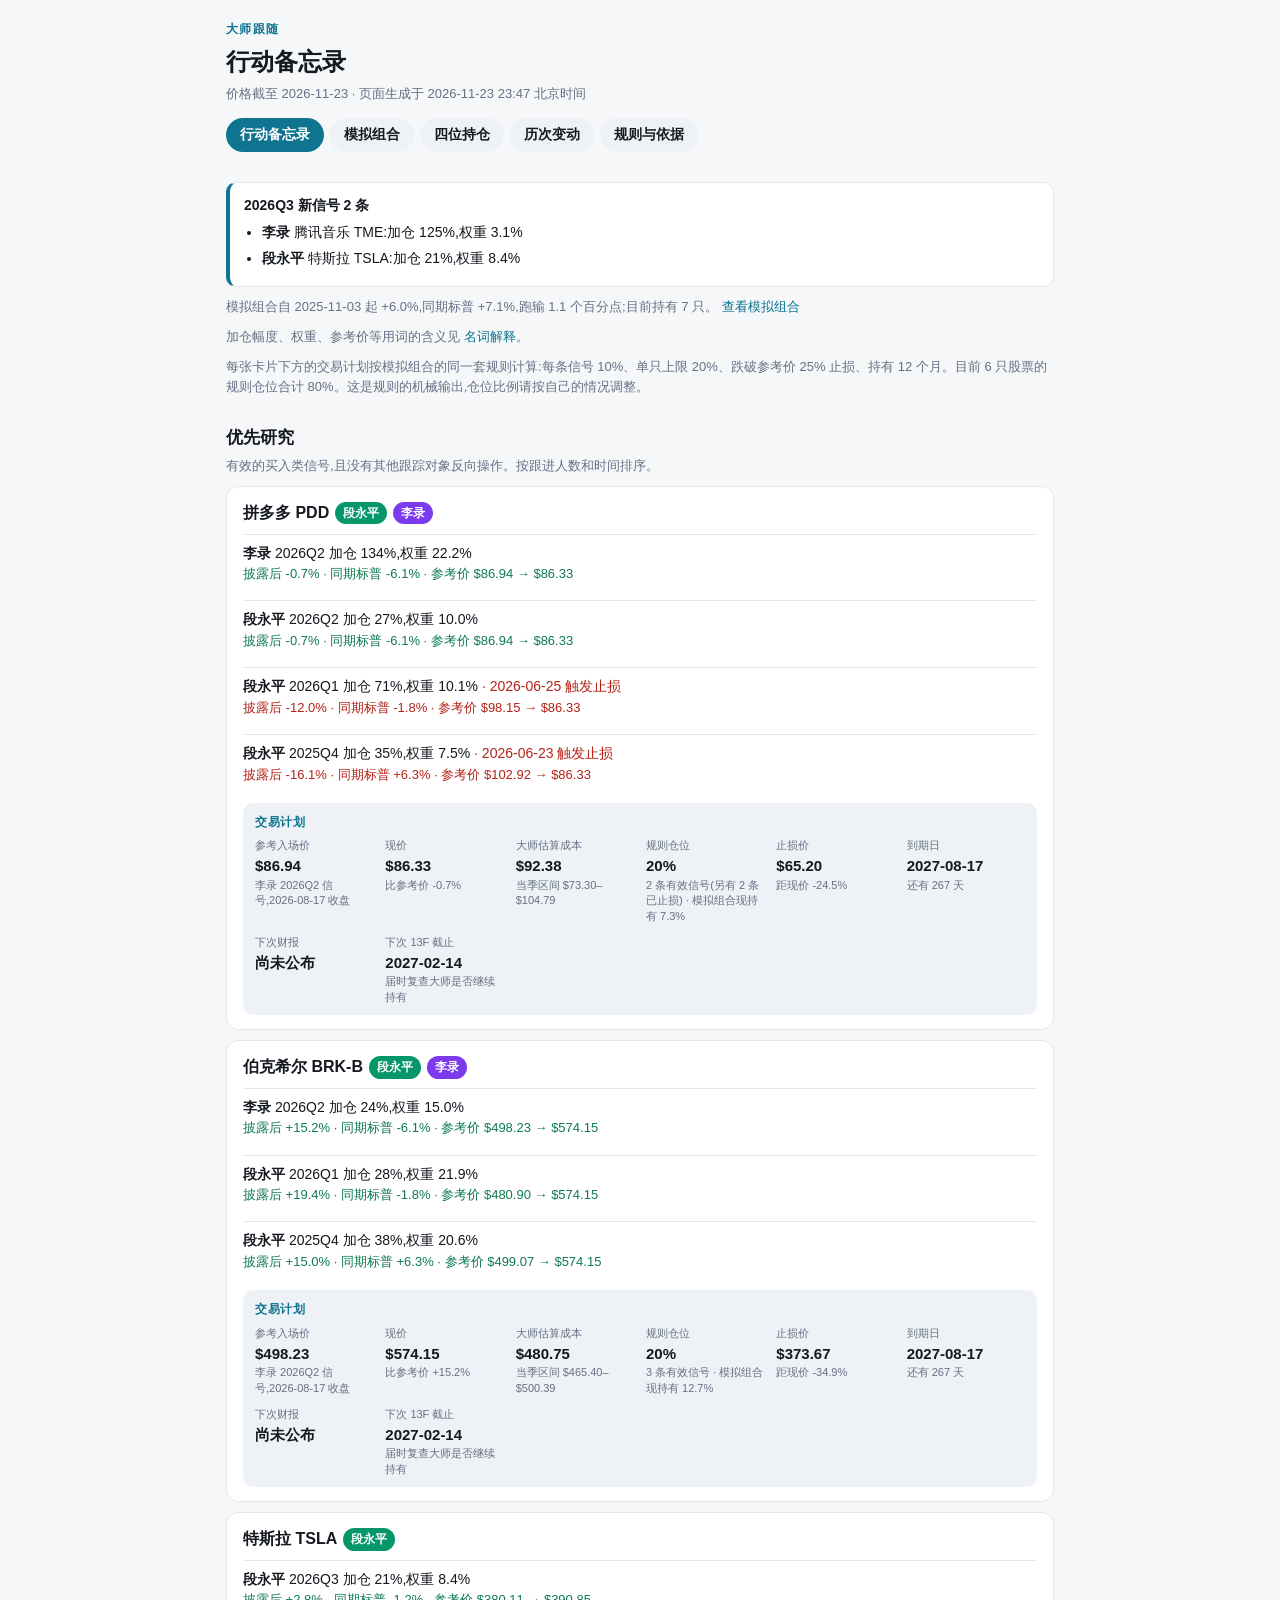
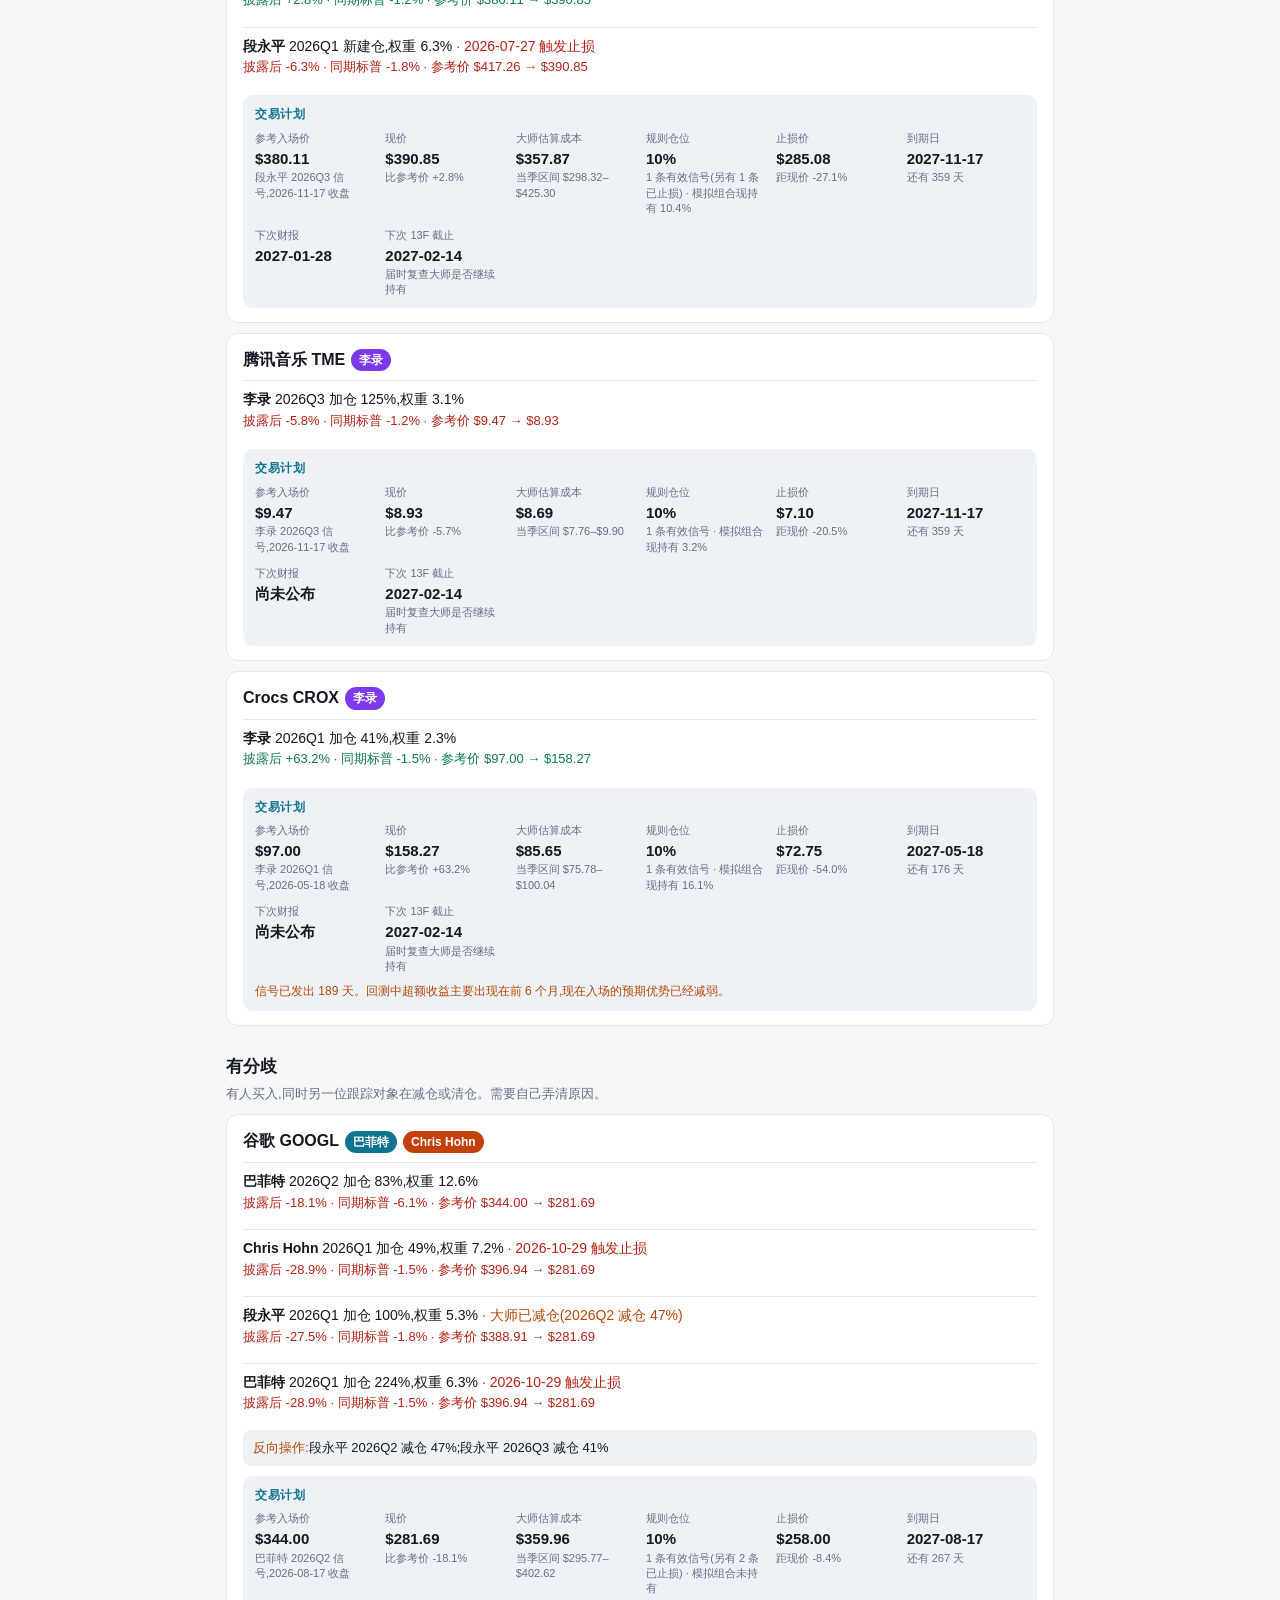
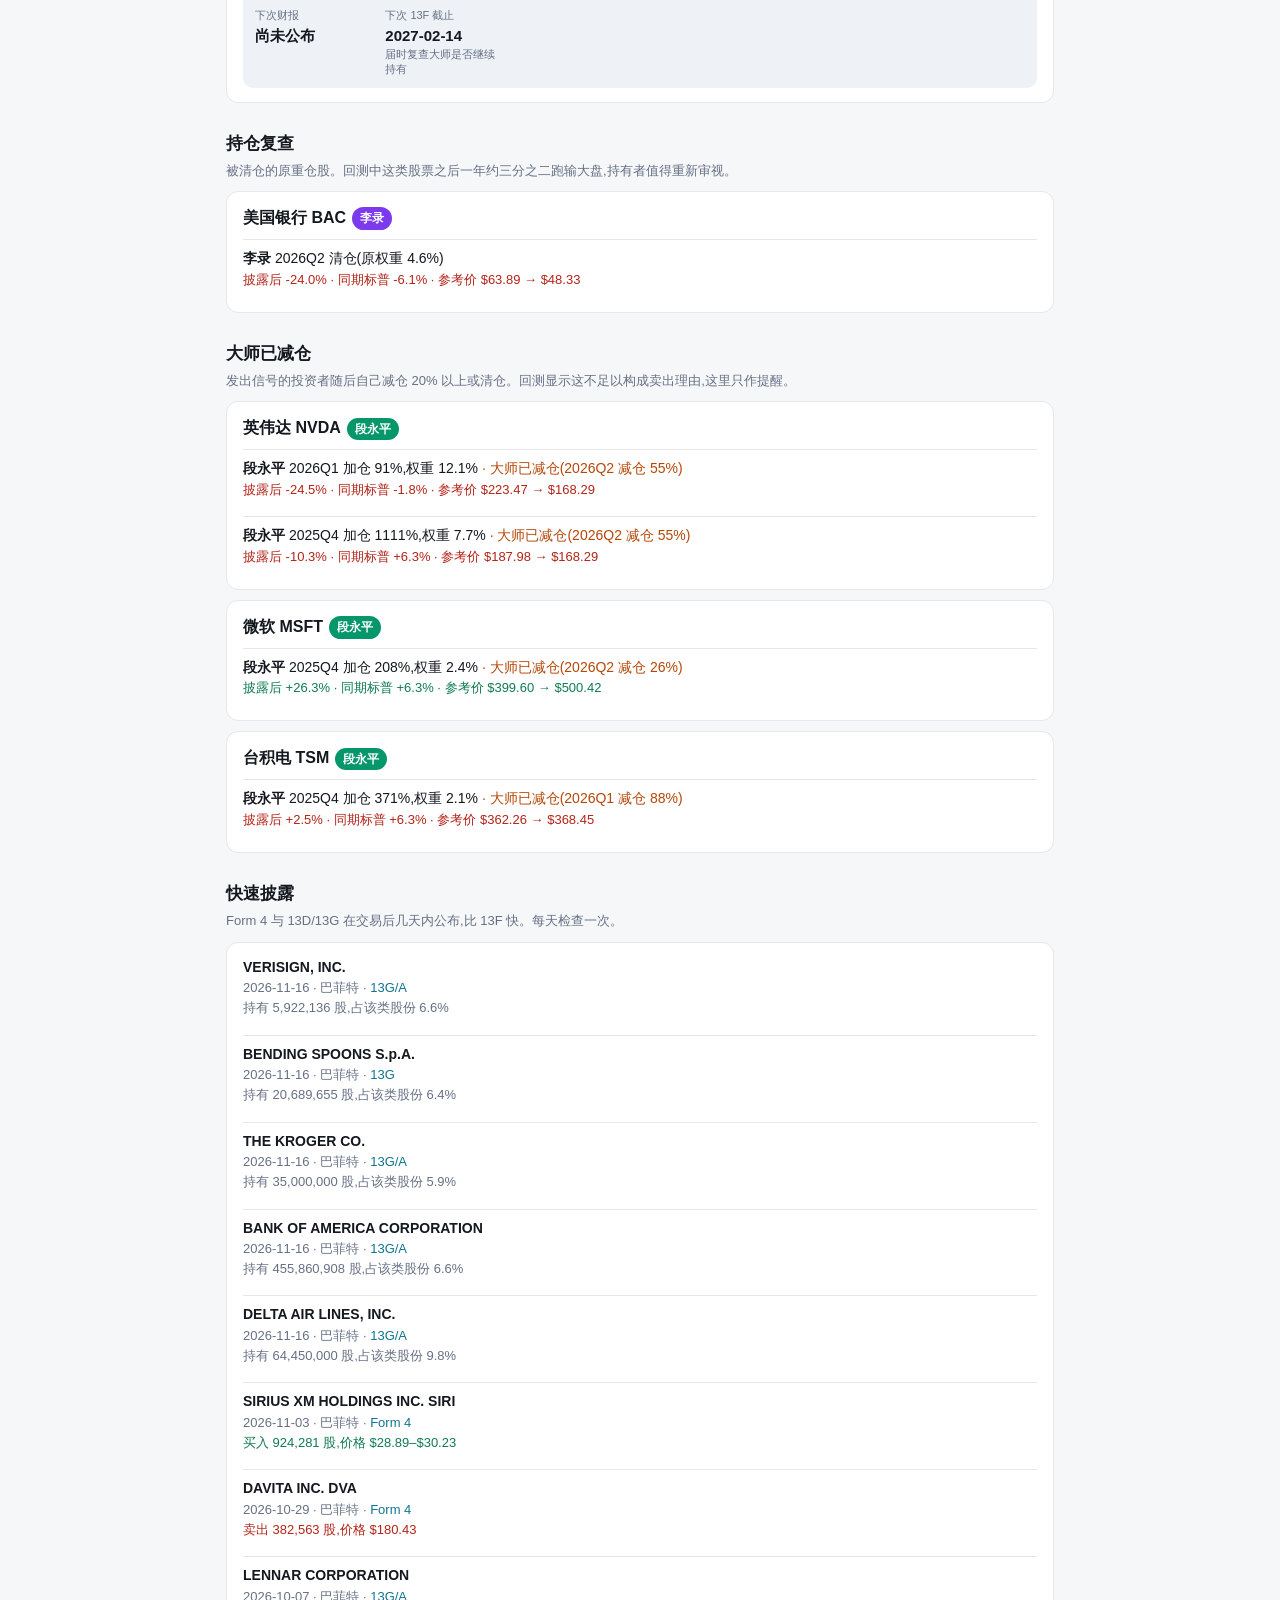
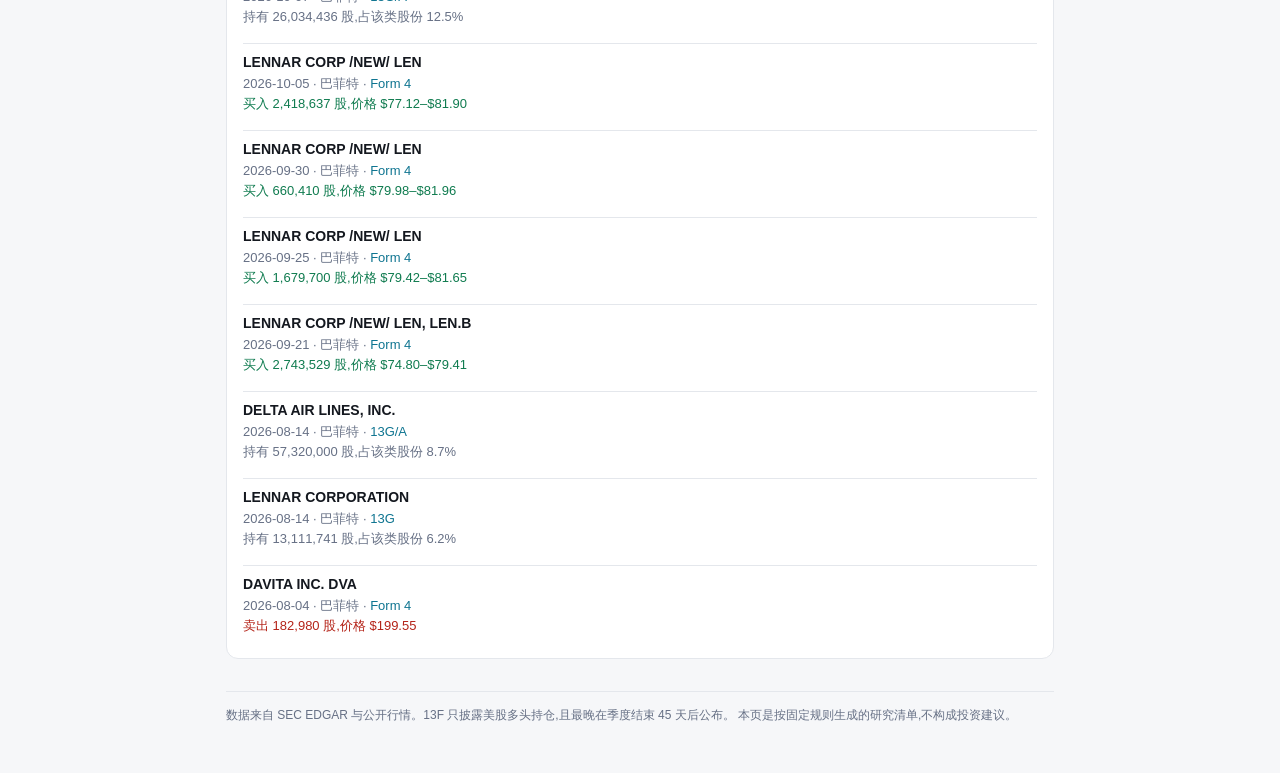
==== commit 4751b62b: "Update follow data and site [skip ci]" ====
--- a/docs/index.html
+++ b/docs/index.html
@@ -4,9 +4,9 @@
 <title>行动备忘录 · 大师跟随</title><link rel="stylesheet" href="assets/style.css?v=00ed2e57"></head>
 <body><div class="wrap">
 <header><div class="brand">大师跟随</div><h1>行动备忘录</h1>
-<div class="sub">价格截至 2026-11-23 · 页面生成于 2026-11-23 23:40 北京时间</div>
+<div class="sub">价格截至 2026-11-23 · 页面生成于 2026-11-23 23:47 北京时间</div>
 <nav><a href="index.html" class=on>行动备忘录</a><a href="portfolio.html">模拟组合</a><a href="investors.html">四位持仓</a><a href="changes.html">历次变动</a><a href="evidence.html">规则与依据</a></nav></header>
-<div class="banner"><b>2026Q3 新信号 2 条</b><ul class="plain"><li><b>李录</b> 腾讯音乐 TME:加仓 125%,权重 3.1%</li><li><b>段永平</b> 特斯拉 TSLA:加仓 21%,权重 8.4%</li></ul></div><div class="hint" style="margin-top:10px">模拟组合自 2025-11-03 起 +6.4%,同期标普 +7.4%,跑输 1.0 个百分点;目前持有 7 只。 <a href="portfolio.html">查看模拟组合</a></div><div class="hint" style="margin-top:10px">加仓幅度、权重、参考价等用词的含义见 <a href="evidence.html#glossary">名词解释</a>。</div><div class="hint" style="margin-top:10px">每张卡片下方的交易计划按模拟组合的同一套规则计算:每条信号 10%、单只上限 20%、跌破参考价 25% 止损、持有 12 个月。目前 6 只股票的规则仓位合计 80%。这是规则的机械输出,仓位比例请按自己的情况调整。</div><h2>优先研究</h2><div class="hint">有效的买入类信号,且没有其他跟踪对象反向操作。按跟进人数和时间排序。</div><div class="card"><h3>拼多多 PDD <span class="tag" style="background:#059669">段永平</span><span class="tag" style="background:#7c3aed">李录</span></h3><div class="row"><span class="who">李录</span> 2026Q2 加仓 134%,权重 22.2%<div class="perf up">披露后 -0.5% · 同期标普 -5.8% · 参考价 $86.94 → $86.53</div></div><div class="row"><span class="who">段永平</span> 2026Q2 加仓 27%,权重 10.0%<div class="perf up">披露后 -0.5% · 同期标普 -5.8% · 参考价 $86.94 → $86.53</div></div><div class="row"><span class="who">段永平</span> 2026Q1 加仓 71%,权重 10.1% <span class="down">· 2026-06-25 触发止损</span><div class="perf down">披露后 -11.8% · 同期标普 -1.5% · 参考价 $98.15 → $86.53</div></div><div class="row"><span class="who">段永平</span> 2025Q4 加仓 35%,权重 7.5% <span class="down">· 2026-06-23 触发止损</span><div class="perf down">披露后 -15.9% · 同期标普 +6.7% · 参考价 $102.92 → $86.53</div></div><div class="plan"><div class="plan-h">交易计划</div><div class="pgrid"><div class="pi"><div class="pl">参考入场价</div><div class="pv">$86.94</div><div class="ps">李录 2026Q2 信号,2026-08-17 收盘</div></div><div class="pi"><div class="pl">现价</div><div class="pv">$86.53</div><div class="ps">比参考价 -0.5%</div></div><div class="pi"><div class="pl">大师估算成本</div><div class="pv">$92.38</div><div class="ps">当季区间 $73.30–$104.79</div></div><div class="pi"><div class="pl">规则仓位</div><div class="pv">20%</div><div class="ps">2 条有效信号(另有 2 条已止损) · 模拟组合现持有 7.3%</div></div><div class="pi"><div class="pl">止损价</div><div class="pv">$65.20</div><div class="ps">距现价 -24.6%</div></div><div class="pi"><div class="pl">到期日</div><div class="pv">2027-08-17</div><div class="ps">还有 267 天</div></div><div class="pi"><div class="pl">下次财报</div><div class="pv">尚未公布</div><div class="ps"></div></div><div class="pi"><div class="pl">下次 13F 截止</div><div class="pv">2027-02-14</div><div class="ps">届时复查大师是否继续持有</div></div></div></div></div><div class="card"><h3>伯克希尔 BRK-B <span class="tag" style="background:#059669">段永平</span><span class="tag" style="background:#7c3aed">李录</span></h3><div class="row"><span class="who">李录</span> 2026Q2 加仓 24%,权重 15.0%<div class="perf up">披露后 +15.3% · 同期标普 -5.8% · 参考价 $498.23 → $574.52</div></div><div class="row"><span class="who">段永平</span> 2026Q1 加仓 28%,权重 21.9%<div class="perf up">披露后 +19.5% · 同期标普 -1.5% · 参考价 $480.90 → $574.52</div></div><div class="row"><span class="who">段永平</span> 2025Q4 加仓 38%,权重 20.6%<div class="perf up">披露后 +15.1% · 同期标普 +6.7% · 参考价 $499.07 → $574.52</div></div><div class="plan"><div class="plan-h">交易计划</div><div class="pgrid"><div class="pi"><div class="pl">参考入场价</div><div class="pv">$498.23</div><div class="ps">李录 2026Q2 信号,2026-08-17 收盘</div></div><div class="pi"><div class="pl">现价</div><div class="pv">$574.52</div><div class="ps">比参考价 +15.3%</div></div><div class="pi"><div class="pl">大师估算成本</div><div class="pv">$480.75</div><div class="ps">当季区间 $465.40–$500.39</div></div><div class="pi"><div class="pl">规则仓位</div><div class="pv">20%</div><div class="ps">3 条有效信号 · 模拟组合现持有 12.6%</div></div><div class="pi"><div class="pl">止损价</div><div class="pv">$373.67</div><div class="ps">距现价 -35.0%</div></div><div class="pi"><div class="pl">到期日</div><div class="pv">2027-08-17</div><div class="ps">还有 267 天</div></div><div class="pi"><div class="pl">下次财报</div><div class="pv">尚未公布</div><div class="ps"></div></div><div class="pi"><div class="pl">下次 13F 截止</div><div class="pv">2027-02-14</div><div class="ps">届时复查大师是否继续持有</div></div></div></div></div><div class="card"><h3>特斯拉 TSLA <span class="tag" style="background:#059669">段永平</span></h3><div class="row"><span class="who">段永平</span> 2026Q3 加仓 21%,权重 8.4%<div class="perf up">披露后 +3.2% · 同期标普 -0.8% · 参考价 $380.11 → $392.48</div></div><div class="row"><span class="who">段永平</span> 2026Q1 新建仓,权重 6.3% <span class="down">· 2026-07-27 触发止损</span><div class="perf down">披露后 -5.9% · 同期标普 -1.5% · 参考价 $417.26 → $392.48</div></div><div class="plan"><div class="plan-h">交易计划</div><div class="pgrid"><div class="pi"><div class="pl">参考入场价</div><div class="pv">$380.11</div><div class="ps">段永平 2026Q3 信号,2026-11-17 收盘</div></div><div class="pi"><div class="pl">现价</div><div class="pv">$392.48</div><div class="ps">比参考价 +3.2%</div></div><div class="pi"><div class="pl">大师估算成本</div><div class="pv">$357.87</div><div class="ps">当季区间 $298.32–$425.30</div></div><div class="pi"><div class="pl">规则仓位</div><div class="pv">10%</div><div class="ps">1 条有效信号(另有 1 条已止损) · 模拟组合现持有 10.4%</div></div><div class="pi"><div class="pl">止损价</div><div class="pv">$285.08</div><div class="ps">距现价 -27.4%</div></div><div class="pi"><div class="pl">到期日</div><div class="pv">2027-11-17</div><div class="ps">还有 359 天</div></div><div class="pi"><div class="pl">下次财报</div><div class="pv">2027-01-28</div><div class="ps"></div></div><div class="pi"><div class="pl">下次 13F 截止</div><div class="pv">2027-02-14</div><div class="ps">届时复查大师是否继续持有</div></div></div></div></div><div class="card"><h3>腾讯音乐 TME <span class="tag" style="background:#7c3aed">李录</span></h3><div class="row"><span class="who">李录</span> 2026Q3 加仓 125%,权重 3.1%<div class="perf down">披露后 -5.6% · 同期标普 -0.8% · 参考价 $9.47 → $8.94</div></div><div class="plan"><div class="plan-h">交易计划</div><div class="pgrid"><div class="pi"><div class="pl">参考入场价</div><div class="pv">$9.47</div><div class="ps">李录 2026Q3 信号,2026-11-17 收盘</div></div><div class="pi"><div class="pl">现价</div><div class="pv">$8.94</div><div class="ps">比参考价 -5.6%</div></div><div class="pi"><div class="pl">大师估算成本</div><div class="pv">$8.69</div><div class="ps">当季区间 $7.76–$9.90</div></div><div class="pi"><div class="pl">规则仓位</div><div class="pv">10%</div><div class="ps">1 条有效信号 · 模拟组合现持有 3.2%</div></div><div class="pi"><div class="pl">止损价</div><div class="pv">$7.10</div><div class="ps">距现价 -20.6%</div></div><div class="pi"><div class="pl">到期日</div><div class="pv">2027-11-17</div><div class="ps">还有 359 天</div></div><div class="pi"><div class="pl">下次财报</div><div class="pv">尚未公布</div><div class="ps"></div></div><div class="pi"><div class="pl">下次 13F 截止</div><div class="pv">2027-02-14</div><div class="ps">届时复查大师是否继续持有</div></div></div></div></div><div class="card"><h3>Crocs CROX <span class="tag" style="background:#7c3aed">李录</span></h3><div class="row"><span class="who">李录</span> 2026Q1 加仓 41%,权重 2.3%<div class="perf up">披露后 +64.1% · 同期标普 -1.2% · 参考价 $97.00 → $159.16</div></div><div class="plan"><div class="plan-h">交易计划</div><div class="pgrid"><div class="pi"><div class="pl">参考入场价</div><div class="pv">$97.00</div><div class="ps">李录 2026Q1 信号,2026-05-18 收盘</div></div><div class="pi"><div class="pl">现价</div><div class="pv">$159.16</div><div class="ps">比参考价 +64.1%</div></div><div class="pi"><div class="pl">大师估算成本</div><div class="pv">$85.65</div><div class="ps">当季区间 $75.78–$100.04</div></div><div class="pi"><div class="pl">规则仓位</div><div class="pv">10%</div><div class="ps">1 条有效信号 · 模拟组合现持有 16.2%</div></div><div class="pi"><div class="pl">止损价</div><div class="pv">$72.75</div><div class="ps">距现价 -54.3%</div></div><div class="pi"><div class="pl">到期日</div><div class="pv">2027-05-18</div><div class="ps">还有 176 天</div></div><div class="pi"><div class="pl">下次财报</div><div class="pv">尚未公布</div><div class="ps"></div></div><div class="pi"><div class="pl">下次 13F 截止</div><div class="pv">2027-02-14</div><div class="ps">届时复查大师是否继续持有</div></div></div><div class="perf warn">信号已发出 189 天。回测中超额收益主要出现在前 6 个月,现在入场的预期优势已经减弱。</div></div></div><h2>有分歧</h2><div class="hint">有人买入,同时另一位跟踪对象在减仓或清仓。需要自己弄清原因。</div><div class="card"><h3>谷歌 GOOGL <span class="tag" style="background:#0e7490">巴菲特</span><span class="tag" style="background:#c2410c">Chris Hohn</span></h3><div class="row"><span class="who">巴菲特</span> 2026Q2 加仓 83%,权重 12.6%<div class="perf down">披露后 -17.6% · 同期标普 -5.8% · 参考价 $344.00 → $283.12</div></div><div class="row"><span class="who">Chris Hohn</span> 2026Q1 加仓 49%,权重 7.2% <span class="down">· 2026-10-29 触发止损</span><div class="perf down">披露后 -28.6% · 同期标普 -1.2% · 参考价 $396.94 → $283.12</div></div><div class="row"><span class="who">段永平</span> 2026Q1 加仓 100%,权重 5.3% <span class="warn">· 大师已减仓(2026Q2 减仓 47%)</span><div class="perf down">披露后 -27.1% · 同期标普 -1.5% · 参考价 $388.91 → $283.12</div></div><div class="row"><span class="who">巴菲特</span> 2026Q1 加仓 224%,权重 6.3% <span class="down">· 2026-10-29 触发止损</span><div class="perf down">披露后 -28.6% · 同期标普 -1.2% · 参考价 $396.94 → $283.12</div></div><div class="note"><span class="warn">反向操作:</span>段永平 2026Q2 减仓 47%;段永平 2026Q3 减仓 41%</div><div class="plan"><div class="plan-h">交易计划</div><div class="pgrid"><div class="pi"><div class="pl">参考入场价</div><div class="pv">$344.00</div><div class="ps">巴菲特 2026Q2 信号,2026-08-17 收盘</div></div><div class="pi"><div class="pl">现价</div><div class="pv">$283.12</div><div class="ps">比参考价 -17.7%</div></div><div class="pi"><div class="pl">大师估算成本</div><div class="pv">$359.96</div><div class="ps">当季区间 $295.77–$402.62</div></div><div class="pi"><div class="pl">规则仓位</div><div class="pv">10%</div><div class="ps">1 条有效信号(另有 2 条已止损) · 模拟组合未持有</div></div><div class="pi"><div class="pl">止损价</div><div class="pv">$258.00</div><div class="ps">距现价 -8.9%</div></div><div class="pi"><div class="pl">到期日</div><div class="pv">2027-08-17</div><div class="ps">还有 267 天</div></div><div class="pi"><div class="pl">下次财报</div><div class="pv">尚未公布</div><div class="ps"></div></div><div class="pi"><div class="pl">下次 13F 截止</div><div class="pv">2027-02-14</div><div class="ps">届时复查大师是否继续持有</div></div></div></div></div><h2>持仓复查</h2><div class="hint">被清仓的原重仓股。回测中这类股票之后一年约三分之二跑输大盘,持有者值得重新审视。</div><div class="card"><h3>美国银行 BAC <span class="tag" style="background:#7c3aed">李录</span></h3><div class="row"><span class="who">李录</span> 2026Q2 清仓(原权重 4.6%)<div class="perf down">披露后 -23.9% · 同期标普 -5.8% · 参考价 $63.89 → $48.40</div></div></div><h2>大师已减仓</h2><div class="hint">发出信号的投资者随后自己减仓 20% 以上或清仓。回测显示这不足以构成卖出理由,这里只作提醒。</div><div class="card"><h3>英伟达 NVDA <span class="tag" style="background:#059669">段永平</span></h3><div class="row"><span class="who">段永平</span> 2026Q1 加仓 91%,权重 12.1% <span class="warn">· 大师已减仓(2026Q2 减仓 55%)</span><div class="perf down">披露后 -24.3% · 同期标普 -1.5% · 参考价 $223.47 → $168.75</div></div><div class="row"><span class="who">段永平</span> 2025Q4 加仓 1111%,权重 7.7% <span class="warn">· 大师已减仓(2026Q2 减仓 55%)</span><div class="perf down">披露后 -10.0% · 同期标普 +6.7% · 参考价 $187.98 → $168.75</div></div></div><div class="card"><h3>微软 MSFT <span class="tag" style="background:#059669">段永平</span></h3><div class="row"><span class="who">段永平</span> 2025Q4 加仓 208%,权重 2.4% <span class="warn">· 大师已减仓(2026Q2 减仓 26%)</span><div class="perf up">披露后 +26.8% · 同期标普 +6.7% · 参考价 $399.60 → $502.41</div></div></div><div class="card"><h3>台积电 TSM <span class="tag" style="background:#059669">段永平</span></h3><div class="row"><span class="who">段永平</span> 2025Q4 加仓 371%,权重 2.1% <span class="warn">· 大师已减仓(2026Q1 减仓 88%)</span><div class="perf down">披露后 +3.2% · 同期标普 +6.7% · 参考价 $362.26 → $370.89</div></div></div><h2>快速披露</h2><div class="hint">Form 4 与 13D/13G 在交易后几天内公布,比 13F 快。每天检查一次。</div><div class="card fast"><div class="row"><span class="who">VERISIGN, INC.</span><div class="perf">2026-11-16 · 巴菲特 · <a href="https://www.sec.gov/Archives/edgar/data/1067983/000119312526464219/xslSCHEDULE_13G_X02/primary_doc.xml">13G/A</a></div><div class="perf">持有 5,922,136 股,占该类股份 6.6%</div></div><div class="row"><span class="who">BENDING SPOONS S.p.A.</span><div class="perf">2026-11-16 · 巴菲特 · <a href="https://www.sec.gov/Archives/edgar/data/1067983/000119312526464218/xslSCHEDULE_13G_X02/primary_doc.xml">13G</a></div><div class="perf">持有 20,689,655 股,占该类股份 6.4%</div></div><div class="row"><span class="who">THE KROGER CO.</span><div class="perf">2026-11-16 · 巴菲特 · <a href="https://www.sec.gov/Archives/edgar/data/1067983/000119312526464214/xslSCHEDULE_13G_X02/primary_doc.xml">13G/A</a></div><div class="perf">持有 35,000,000 股,占该类股份 5.9%</div></div><div class="row"><span class="who">BANK OF AMERICA CORPORATION</span><div class="perf">2026-11-16 · 巴菲特 · <a href="https://www.sec.gov/Archives/edgar/data/1067983/000119312526464211/xslSCHEDULE_13G_X02/primary_doc.xml">13G/A</a></div><div class="perf">持有 455,860,908 股,占该类股份 6.6%</div></div><div class="row"><span class="who">DELTA AIR LINES, INC.</span><div class="perf">2026-11-16 · 巴菲特 · <a href="https://www.sec.gov/Archives/edgar/data/1067983/000119312526464189/xslSCHEDULE_13G_X02/primary_doc.xml">13G/A</a></div><div class="perf">持有 64,450,000 股,占该类股份 9.8%</div></div><div class="row"><span class="who">SIRIUS XM HOLDINGS INC. SIRI</span><div class="perf">2026-11-03 · 巴菲特 · <a href="https://www.sec.gov/Archives/edgar/data/1067983/000119312526445930/xslF345X06/ownership.xml">Form 4</a></div><div class="perf up">买入 924,281 股,价格 $28.89–$30.23</div></div><div class="row"><span class="who">DAVITA INC. DVA</span><div class="perf">2026-10-29 · 巴菲特 · <a href="https://www.sec.gov/Archives/edgar/data/1067983/000119312526438090/xslF345X06/ownership.xml">Form 4</a></div><div class="perf down">卖出 382,563 股,价格 $180.43</div></div><div class="row"><span class="who">LENNAR CORPORATION</span><div class="perf">2026-10-07 · 巴菲特 · <a href="https://www.sec.gov/Archives/edgar/data/1067983/000119312526417254/xslSCHEDULE_13G_X02/primary_doc.xml">13G/A</a></div><div class="perf">持有 26,034,436 股,占该类股份 12.5%</div></div><div class="row"><span class="who">LENNAR CORP /NEW/ LEN</span><div class="perf">2026-10-05 · 巴菲特 · <a href="https://www.sec.gov/Archives/edgar/data/1067983/000119312526414744/xslF345X06/ownership.xml">Form 4</a></div><div class="perf up">买入 2,418,637 股,价格 $77.12–$81.90</div></div><div class="row"><span class="who">LENNAR CORP /NEW/ LEN</span><div class="perf">2026-09-30 · 巴菲特 · <a href="https://www.sec.gov/Archives/edgar/data/1067983/000119312526409451/xslF345X06/ownership.xml">Form 4</a></div><div class="perf up">买入 660,410 股,价格 $79.98–$81.96</div></div><div class="row"><span class="who">LENNAR CORP /NEW/ LEN</span><div class="perf">2026-09-25 · 巴菲特 · <a href="https://www.sec.gov/Archives/edgar/data/1067983/000119312526403089/xslF345X06/ownership.xml">Form 4</a></div><div class="perf up">买入 1,679,700 股,价格 $79.42–$81.65</div></div><div class="row"><span class="who">LENNAR CORP /NEW/ LEN, LEN.B</span><div class="perf">2026-09-21 · 巴菲特 · <a href="https://www.sec.gov/Archives/edgar/data/1067983/000119312526397059/xslF345X06/ownership.xml">Form 4</a></div><div class="perf up">买入 2,743,529 股,价格 $74.80–$79.41</div></div><div class="row"><span class="who">DELTA AIR LINES, INC.</span><div class="perf">2026-08-14 · 巴菲特 · <a href="https://www.sec.gov/Archives/edgar/data/1067983/000119312526352910/xslSCHEDULE_13G_X02/primary_doc.xml">13G/A</a></div><div class="perf">持有 57,320,000 股,占该类股份 8.7%</div></div><div class="row"><span class="who">LENNAR CORPORATION</span><div class="perf">2026-08-14 · 巴菲特 · <a href="https://www.sec.gov/Archives/edgar/data/1067983/000119312526352904/xslSCHEDULE_13G_X02/primary_doc.xml">13G</a></div><div class="perf">持有 13,111,741 股,占该类股份 6.2%</div></div><div class="row"><span class="who">DAVITA INC. DVA</span><div class="perf">2026-08-04 · 巴菲特 · <a href="https://www.sec.gov/Archives/edgar/data/1067983/000119312526333151/xslF345X06/ownership.xml">Form 4</a></div><div class="perf down">卖出 182,980 股,价格 $199.55</div></div></div>
+<div class="banner"><b>2026Q3 新信号 2 条</b><ul class="plain"><li><b>李录</b> 腾讯音乐 TME:加仓 125%,权重 3.1%</li><li><b>段永平</b> 特斯拉 TSLA:加仓 21%,权重 8.4%</li></ul></div><div class="hint" style="margin-top:10px">模拟组合自 2025-11-03 起 +6.0%,同期标普 +7.1%,跑输 1.1 个百分点;目前持有 7 只。 <a href="portfolio.html">查看模拟组合</a></div><div class="hint" style="margin-top:10px">加仓幅度、权重、参考价等用词的含义见 <a href="evidence.html#glossary">名词解释</a>。</div><div class="hint" style="margin-top:10px">每张卡片下方的交易计划按模拟组合的同一套规则计算:每条信号 10%、单只上限 20%、跌破参考价 25% 止损、持有 12 个月。目前 6 只股票的规则仓位合计 80%。这是规则的机械输出,仓位比例请按自己的情况调整。</div><h2>优先研究</h2><div class="hint">有效的买入类信号,且没有其他跟踪对象反向操作。按跟进人数和时间排序。</div><div class="card"><h3>拼多多 PDD <span class="tag" style="background:#059669">段永平</span><span class="tag" style="background:#7c3aed">李录</span></h3><div class="row"><span class="who">李录</span> 2026Q2 加仓 134%,权重 22.2%<div class="perf up">披露后 -0.7% · 同期标普 -6.1% · 参考价 $86.94 → $86.33</div></div><div class="row"><span class="who">段永平</span> 2026Q2 加仓 27%,权重 10.0%<div class="perf up">披露后 -0.7% · 同期标普 -6.1% · 参考价 $86.94 → $86.33</div></div><div class="row"><span class="who">段永平</span> 2026Q1 加仓 71%,权重 10.1% <span class="down">· 2026-06-25 触发止损</span><div class="perf down">披露后 -12.0% · 同期标普 -1.8% · 参考价 $98.15 → $86.33</div></div><div class="row"><span class="who">段永平</span> 2025Q4 加仓 35%,权重 7.5% <span class="down">· 2026-06-23 触发止损</span><div class="perf down">披露后 -16.1% · 同期标普 +6.3% · 参考价 $102.92 → $86.33</div></div><div class="plan"><div class="plan-h">交易计划</div><div class="pgrid"><div class="pi"><div class="pl">参考入场价</div><div class="pv">$86.94</div><div class="ps">李录 2026Q2 信号,2026-08-17 收盘</div></div><div class="pi"><div class="pl">现价</div><div class="pv">$86.33</div><div class="ps">比参考价 -0.7%</div></div><div class="pi"><div class="pl">大师估算成本</div><div class="pv">$92.38</div><div class="ps">当季区间 $73.30–$104.79</div></div><div class="pi"><div class="pl">规则仓位</div><div class="pv">20%</div><div class="ps">2 条有效信号(另有 2 条已止损) · 模拟组合现持有 7.3%</div></div><div class="pi"><div class="pl">止损价</div><div class="pv">$65.20</div><div class="ps">距现价 -24.5%</div></div><div class="pi"><div class="pl">到期日</div><div class="pv">2027-08-17</div><div class="ps">还有 267 天</div></div><div class="pi"><div class="pl">下次财报</div><div class="pv">尚未公布</div><div class="ps"></div></div><div class="pi"><div class="pl">下次 13F 截止</div><div class="pv">2027-02-14</div><div class="ps">届时复查大师是否继续持有</div></div></div></div></div><div class="card"><h3>伯克希尔 BRK-B <span class="tag" style="background:#059669">段永平</span><span class="tag" style="background:#7c3aed">李录</span></h3><div class="row"><span class="who">李录</span> 2026Q2 加仓 24%,权重 15.0%<div class="perf up">披露后 +15.2% · 同期标普 -6.1% · 参考价 $498.23 → $574.15</div></div><div class="row"><span class="who">段永平</span> 2026Q1 加仓 28%,权重 21.9%<div class="perf up">披露后 +19.4% · 同期标普 -1.8% · 参考价 $480.90 → $574.15</div></div><div class="row"><span class="who">段永平</span> 2025Q4 加仓 38%,权重 20.6%<div class="perf up">披露后 +15.0% · 同期标普 +6.3% · 参考价 $499.07 → $574.15</div></div><div class="plan"><div class="plan-h">交易计划</div><div class="pgrid"><div class="pi"><div class="pl">参考入场价</div><div class="pv">$498.23</div><div class="ps">李录 2026Q2 信号,2026-08-17 收盘</div></div><div class="pi"><div class="pl">现价</div><div class="pv">$574.15</div><div class="ps">比参考价 +15.2%</div></div><div class="pi"><div class="pl">大师估算成本</div><div class="pv">$480.75</div><div class="ps">当季区间 $465.40–$500.39</div></div><div class="pi"><div class="pl">规则仓位</div><div class="pv">20%</div><div class="ps">3 条有效信号 · 模拟组合现持有 12.7%</div></div><div class="pi"><div class="pl">止损价</div><div class="pv">$373.67</div><div class="ps">距现价 -34.9%</div></div><div class="pi"><div class="pl">到期日</div><div class="pv">2027-08-17</div><div class="ps">还有 267 天</div></div><div class="pi"><div class="pl">下次财报</div><div class="pv">尚未公布</div><div class="ps"></div></div><div class="pi"><div class="pl">下次 13F 截止</div><div class="pv">2027-02-14</div><div class="ps">届时复查大师是否继续持有</div></div></div></div></div><div class="card"><h3>特斯拉 TSLA <span class="tag" style="background:#059669">段永平</span></h3><div class="row"><span class="who">段永平</span> 2026Q3 加仓 21%,权重 8.4%<div class="perf up">披露后 +2.8% · 同期标普 -1.2% · 参考价 $380.11 → $390.85</div></div><div class="row"><span class="who">段永平</span> 2026Q1 新建仓,权重 6.3% <span class="down">· 2026-07-27 触发止损</span><div class="perf down">披露后 -6.3% · 同期标普 -1.8% · 参考价 $417.26 → $390.85</div></div><div class="plan"><div class="plan-h">交易计划</div><div class="pgrid"><div class="pi"><div class="pl">参考入场价</div><div class="pv">$380.11</div><div class="ps">段永平 2026Q3 信号,2026-11-17 收盘</div></div><div class="pi"><div class="pl">现价</div><div class="pv">$390.85</div><div class="ps">比参考价 +2.8%</div></div><div class="pi"><div class="pl">大师估算成本</div><div class="pv">$357.87</div><div class="ps">当季区间 $298.32–$425.30</div></div><div class="pi"><div class="pl">规则仓位</div><div class="pv">10%</div><div class="ps">1 条有效信号(另有 1 条已止损) · 模拟组合现持有 10.4%</div></div><div class="pi"><div class="pl">止损价</div><div class="pv">$285.08</div><div class="ps">距现价 -27.1%</div></div><div class="pi"><div class="pl">到期日</div><div class="pv">2027-11-17</div><div class="ps">还有 359 天</div></div><div class="pi"><div class="pl">下次财报</div><div class="pv">2027-01-28</div><div class="ps"></div></div><div class="pi"><div class="pl">下次 13F 截止</div><div class="pv">2027-02-14</div><div class="ps">届时复查大师是否继续持有</div></div></div></div></div><div class="card"><h3>腾讯音乐 TME <span class="tag" style="background:#7c3aed">李录</span></h3><div class="row"><span class="who">李录</span> 2026Q3 加仓 125%,权重 3.1%<div class="perf down">披露后 -5.8% · 同期标普 -1.2% · 参考价 $9.47 → $8.93</div></div><div class="plan"><div class="plan-h">交易计划</div><div class="pgrid"><div class="pi"><div class="pl">参考入场价</div><div class="pv">$9.47</div><div class="ps">李录 2026Q3 信号,2026-11-17 收盘</div></div><div class="pi"><div class="pl">现价</div><div class="pv">$8.93</div><div class="ps">比参考价 -5.7%</div></div><div class="pi"><div class="pl">大师估算成本</div><div class="pv">$8.69</div><div class="ps">当季区间 $7.76–$9.90</div></div><div class="pi"><div class="pl">规则仓位</div><div class="pv">10%</div><div class="ps">1 条有效信号 · 模拟组合现持有 3.2%</div></div><div class="pi"><div class="pl">止损价</div><div class="pv">$7.10</div><div class="ps">距现价 -20.5%</div></div><div class="pi"><div class="pl">到期日</div><div class="pv">2027-11-17</div><div class="ps">还有 359 天</div></div><div class="pi"><div class="pl">下次财报</div><div class="pv">尚未公布</div><div class="ps"></div></div><div class="pi"><div class="pl">下次 13F 截止</div><div class="pv">2027-02-14</div><div class="ps">届时复查大师是否继续持有</div></div></div></div></div><div class="card"><h3>Crocs CROX <span class="tag" style="background:#7c3aed">李录</span></h3><div class="row"><span class="who">李录</span> 2026Q1 加仓 41%,权重 2.3%<div class="perf up">披露后 +63.2% · 同期标普 -1.5% · 参考价 $97.00 → $158.27</div></div><div class="plan"><div class="plan-h">交易计划</div><div class="pgrid"><div class="pi"><div class="pl">参考入场价</div><div class="pv">$97.00</div><div class="ps">李录 2026Q1 信号,2026-05-18 收盘</div></div><div class="pi"><div class="pl">现价</div><div class="pv">$158.27</div><div class="ps">比参考价 +63.2%</div></div><div class="pi"><div class="pl">大师估算成本</div><div class="pv">$85.65</div><div class="ps">当季区间 $75.78–$100.04</div></div><div class="pi"><div class="pl">规则仓位</div><div class="pv">10%</div><div class="ps">1 条有效信号 · 模拟组合现持有 16.1%</div></div><div class="pi"><div class="pl">止损价</div><div class="pv">$72.75</div><div class="ps">距现价 -54.0%</div></div><div class="pi"><div class="pl">到期日</div><div class="pv">2027-05-18</div><div class="ps">还有 176 天</div></div><div class="pi"><div class="pl">下次财报</div><div class="pv">尚未公布</div><div class="ps"></div></div><div class="pi"><div class="pl">下次 13F 截止</div><div class="pv">2027-02-14</div><div class="ps">届时复查大师是否继续持有</div></div></div><div class="perf warn">信号已发出 189 天。回测中超额收益主要出现在前 6 个月,现在入场的预期优势已经减弱。</div></div></div><h2>有分歧</h2><div class="hint">有人买入,同时另一位跟踪对象在减仓或清仓。需要自己弄清原因。</div><div class="card"><h3>谷歌 GOOGL <span class="tag" style="background:#0e7490">巴菲特</span><span class="tag" style="background:#c2410c">Chris Hohn</span></h3><div class="row"><span class="who">巴菲特</span> 2026Q2 加仓 83%,权重 12.6%<div class="perf down">披露后 -18.1% · 同期标普 -6.1% · 参考价 $344.00 → $281.69</div></div><div class="row"><span class="who">Chris Hohn</span> 2026Q1 加仓 49%,权重 7.2% <span class="down">· 2026-10-29 触发止损</span><div class="perf down">披露后 -28.9% · 同期标普 -1.5% · 参考价 $396.94 → $281.69</div></div><div class="row"><span class="who">段永平</span> 2026Q1 加仓 100%,权重 5.3% <span class="warn">· 大师已减仓(2026Q2 减仓 47%)</span><div class="perf down">披露后 -27.5% · 同期标普 -1.8% · 参考价 $388.91 → $281.69</div></div><div class="row"><span class="who">巴菲特</span> 2026Q1 加仓 224%,权重 6.3% <span class="down">· 2026-10-29 触发止损</span><div class="perf down">披露后 -28.9% · 同期标普 -1.5% · 参考价 $396.94 → $281.69</div></div><div class="note"><span class="warn">反向操作:</span>段永平 2026Q2 减仓 47%;段永平 2026Q3 减仓 41%</div><div class="plan"><div class="plan-h">交易计划</div><div class="pgrid"><div class="pi"><div class="pl">参考入场价</div><div class="pv">$344.00</div><div class="ps">巴菲特 2026Q2 信号,2026-08-17 收盘</div></div><div class="pi"><div class="pl">现价</div><div class="pv">$281.69</div><div class="ps">比参考价 -18.1%</div></div><div class="pi"><div class="pl">大师估算成本</div><div class="pv">$359.96</div><div class="ps">当季区间 $295.77–$402.62</div></div><div class="pi"><div class="pl">规则仓位</div><div class="pv">10%</div><div class="ps">1 条有效信号(另有 2 条已止损) · 模拟组合未持有</div></div><div class="pi"><div class="pl">止损价</div><div class="pv">$258.00</div><div class="ps">距现价 -8.4%</div></div><div class="pi"><div class="pl">到期日</div><div class="pv">2027-08-17</div><div class="ps">还有 267 天</div></div><div class="pi"><div class="pl">下次财报</div><div class="pv">尚未公布</div><div class="ps"></div></div><div class="pi"><div class="pl">下次 13F 截止</div><div class="pv">2027-02-14</div><div class="ps">届时复查大师是否继续持有</div></div></div></div></div><h2>持仓复查</h2><div class="hint">被清仓的原重仓股。回测中这类股票之后一年约三分之二跑输大盘,持有者值得重新审视。</div><div class="card"><h3>美国银行 BAC <span class="tag" style="background:#7c3aed">李录</span></h3><div class="row"><span class="who">李录</span> 2026Q2 清仓(原权重 4.6%)<div class="perf down">披露后 -24.0% · 同期标普 -6.1% · 参考价 $63.89 → $48.33</div></div></div><h2>大师已减仓</h2><div class="hint">发出信号的投资者随后自己减仓 20% 以上或清仓。回测显示这不足以构成卖出理由,这里只作提醒。</div><div class="card"><h3>英伟达 NVDA <span class="tag" style="background:#059669">段永平</span></h3><div class="row"><span class="who">段永平</span> 2026Q1 加仓 91%,权重 12.1% <span class="warn">· 大师已减仓(2026Q2 减仓 55%)</span><div class="perf down">披露后 -24.5% · 同期标普 -1.8% · 参考价 $223.47 → $168.29</div></div><div class="row"><span class="who">段永平</span> 2025Q4 加仓 1111%,权重 7.7% <span class="warn">· 大师已减仓(2026Q2 减仓 55%)</span><div class="perf down">披露后 -10.3% · 同期标普 +6.3% · 参考价 $187.98 → $168.29</div></div></div><div class="card"><h3>微软 MSFT <span class="tag" style="background:#059669">段永平</span></h3><div class="row"><span class="who">段永平</span> 2025Q4 加仓 208%,权重 2.4% <span class="warn">· 大师已减仓(2026Q2 减仓 26%)</span><div class="perf up">披露后 +26.3% · 同期标普 +6.3% · 参考价 $399.60 → $500.42</div></div></div><div class="card"><h3>台积电 TSM <span class="tag" style="background:#059669">段永平</span></h3><div class="row"><span class="who">段永平</span> 2025Q4 加仓 371%,权重 2.1% <span class="warn">· 大师已减仓(2026Q1 减仓 88%)</span><div class="perf down">披露后 +2.5% · 同期标普 +6.3% · 参考价 $362.26 → $368.45</div></div></div><h2>快速披露</h2><div class="hint">Form 4 与 13D/13G 在交易后几天内公布,比 13F 快。每天检查一次。</div><div class="card fast"><div class="row"><span class="who">VERISIGN, INC.</span><div class="perf">2026-11-16 · 巴菲特 · <a href="https://www.sec.gov/Archives/edgar/data/1067983/000119312526464219/xslSCHEDULE_13G_X02/primary_doc.xml">13G/A</a></div><div class="perf">持有 5,922,136 股,占该类股份 6.6%</div></div><div class="row"><span class="who">BENDING SPOONS S.p.A.</span><div class="perf">2026-11-16 · 巴菲特 · <a href="https://www.sec.gov/Archives/edgar/data/1067983/000119312526464218/xslSCHEDULE_13G_X02/primary_doc.xml">13G</a></div><div class="perf">持有 20,689,655 股,占该类股份 6.4%</div></div><div class="row"><span class="who">THE KROGER CO.</span><div class="perf">2026-11-16 · 巴菲特 · <a href="https://www.sec.gov/Archives/edgar/data/1067983/000119312526464214/xslSCHEDULE_13G_X02/primary_doc.xml">13G/A</a></div><div class="perf">持有 35,000,000 股,占该类股份 5.9%</div></div><div class="row"><span class="who">BANK OF AMERICA CORPORATION</span><div class="perf">2026-11-16 · 巴菲特 · <a href="https://www.sec.gov/Archives/edgar/data/1067983/000119312526464211/xslSCHEDULE_13G_X02/primary_doc.xml">13G/A</a></div><div class="perf">持有 455,860,908 股,占该类股份 6.6%</div></div><div class="row"><span class="who">DELTA AIR LINES, INC.</span><div class="perf">2026-11-16 · 巴菲特 · <a href="https://www.sec.gov/Archives/edgar/data/1067983/000119312526464189/xslSCHEDULE_13G_X02/primary_doc.xml">13G/A</a></div><div class="perf">持有 64,450,000 股,占该类股份 9.8%</div></div><div class="row"><span class="who">SIRIUS XM HOLDINGS INC. SIRI</span><div class="perf">2026-11-03 · 巴菲特 · <a href="https://www.sec.gov/Archives/edgar/data/1067983/000119312526445930/xslF345X06/ownership.xml">Form 4</a></div><div class="perf up">买入 924,281 股,价格 $28.89–$30.23</div></div><div class="row"><span class="who">DAVITA INC. DVA</span><div class="perf">2026-10-29 · 巴菲特 · <a href="https://www.sec.gov/Archives/edgar/data/1067983/000119312526438090/xslF345X06/ownership.xml">Form 4</a></div><div class="perf down">卖出 382,563 股,价格 $180.43</div></div><div class="row"><span class="who">LENNAR CORPORATION</span><div class="perf">2026-10-07 · 巴菲特 · <a href="https://www.sec.gov/Archives/edgar/data/1067983/000119312526417254/xslSCHEDULE_13G_X02/primary_doc.xml">13G/A</a></div><div class="perf">持有 26,034,436 股,占该类股份 12.5%</div></div><div class="row"><span class="who">LENNAR CORP /NEW/ LEN</span><div class="perf">2026-10-05 · 巴菲特 · <a href="https://www.sec.gov/Archives/edgar/data/1067983/000119312526414744/xslF345X06/ownership.xml">Form 4</a></div><div class="perf up">买入 2,418,637 股,价格 $77.12–$81.90</div></div><div class="row"><span class="who">LENNAR CORP /NEW/ LEN</span><div class="perf">2026-09-30 · 巴菲特 · <a href="https://www.sec.gov/Archives/edgar/data/1067983/000119312526409451/xslF345X06/ownership.xml">Form 4</a></div><div class="perf up">买入 660,410 股,价格 $79.98–$81.96</div></div><div class="row"><span class="who">LENNAR CORP /NEW/ LEN</span><div class="perf">2026-09-25 · 巴菲特 · <a href="https://www.sec.gov/Archives/edgar/data/1067983/000119312526403089/xslF345X06/ownership.xml">Form 4</a></div><div class="perf up">买入 1,679,700 股,价格 $79.42–$81.65</div></div><div class="row"><span class="who">LENNAR CORP /NEW/ LEN, LEN.B</span><div class="perf">2026-09-21 · 巴菲特 · <a href="https://www.sec.gov/Archives/edgar/data/1067983/000119312526397059/xslF345X06/ownership.xml">Form 4</a></div><div class="perf up">买入 2,743,529 股,价格 $74.80–$79.41</div></div><div class="row"><span class="who">DELTA AIR LINES, INC.</span><div class="perf">2026-08-14 · 巴菲特 · <a href="https://www.sec.gov/Archives/edgar/data/1067983/000119312526352910/xslSCHEDULE_13G_X02/primary_doc.xml">13G/A</a></div><div class="perf">持有 57,320,000 股,占该类股份 8.7%</div></div><div class="row"><span class="who">LENNAR CORPORATION</span><div class="perf">2026-08-14 · 巴菲特 · <a href="https://www.sec.gov/Archives/edgar/data/1067983/000119312526352904/xslSCHEDULE_13G_X02/primary_doc.xml">13G</a></div><div class="perf">持有 13,111,741 股,占该类股份 6.2%</div></div><div class="row"><span class="who">DAVITA INC. DVA</span><div class="perf">2026-08-04 · 巴菲特 · <a href="https://www.sec.gov/Archives/edgar/data/1067983/000119312526333151/xslF345X06/ownership.xml">Form 4</a></div><div class="perf down">卖出 182,980 股,价格 $199.55</div></div></div>
 <footer>数据来自 SEC EDGAR 与公开行情。13F 只披露美股多头持仓,且最晚在季度结束 45 天后公布。
 本页是按固定规则生成的研究清单,不构成投资建议。</footer>
 </div></body></html>
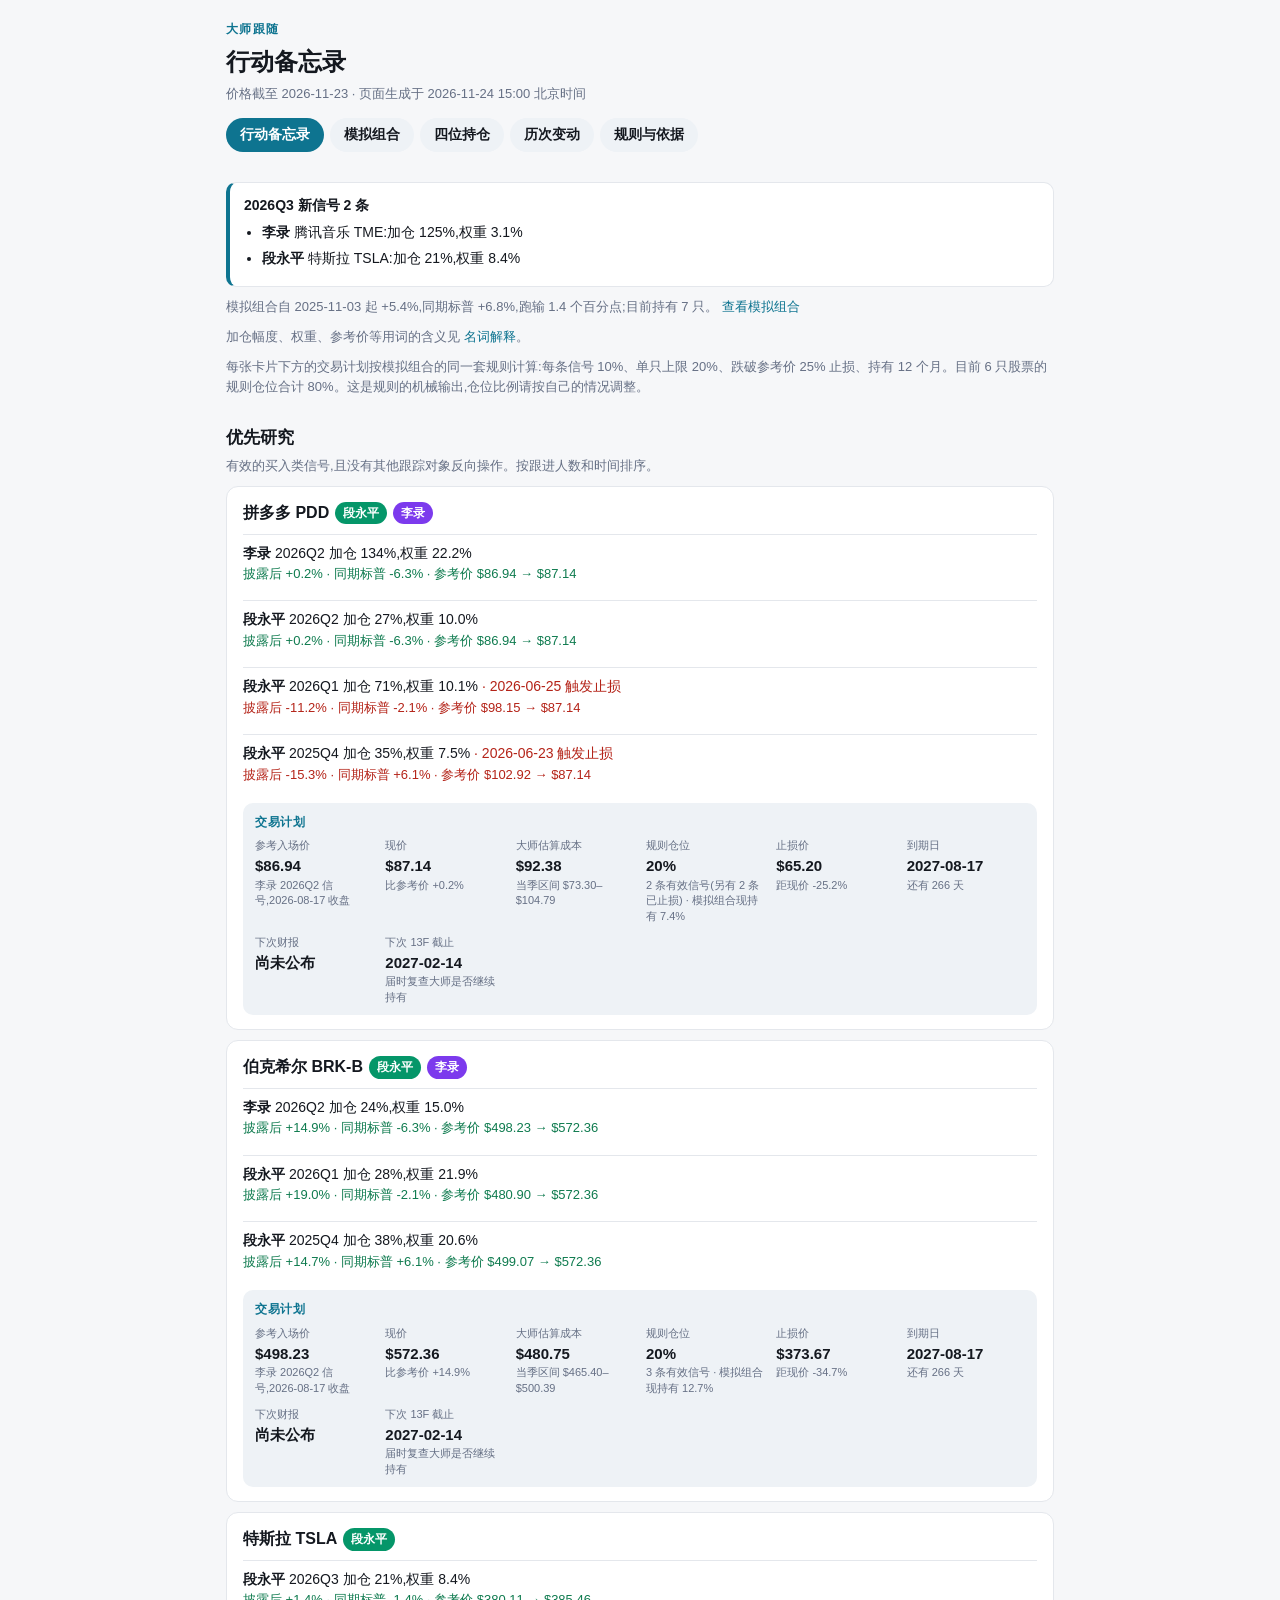
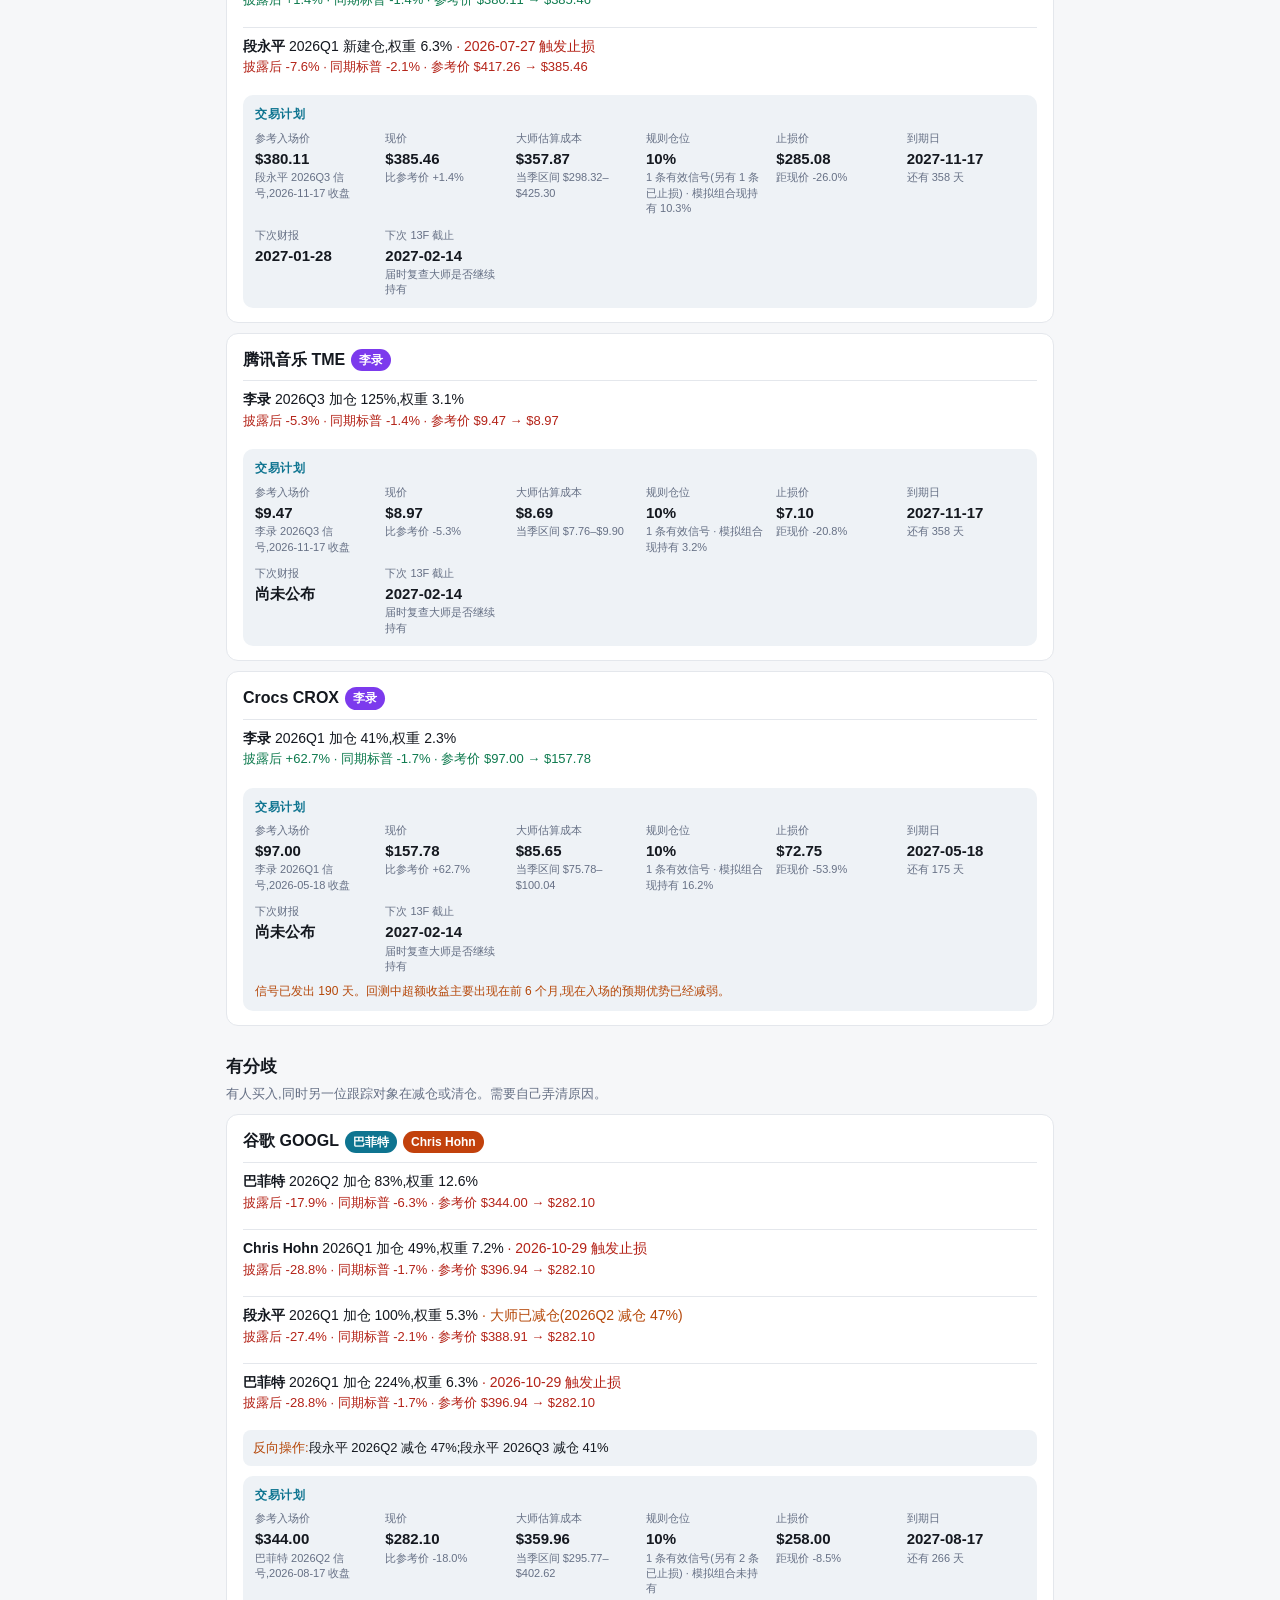
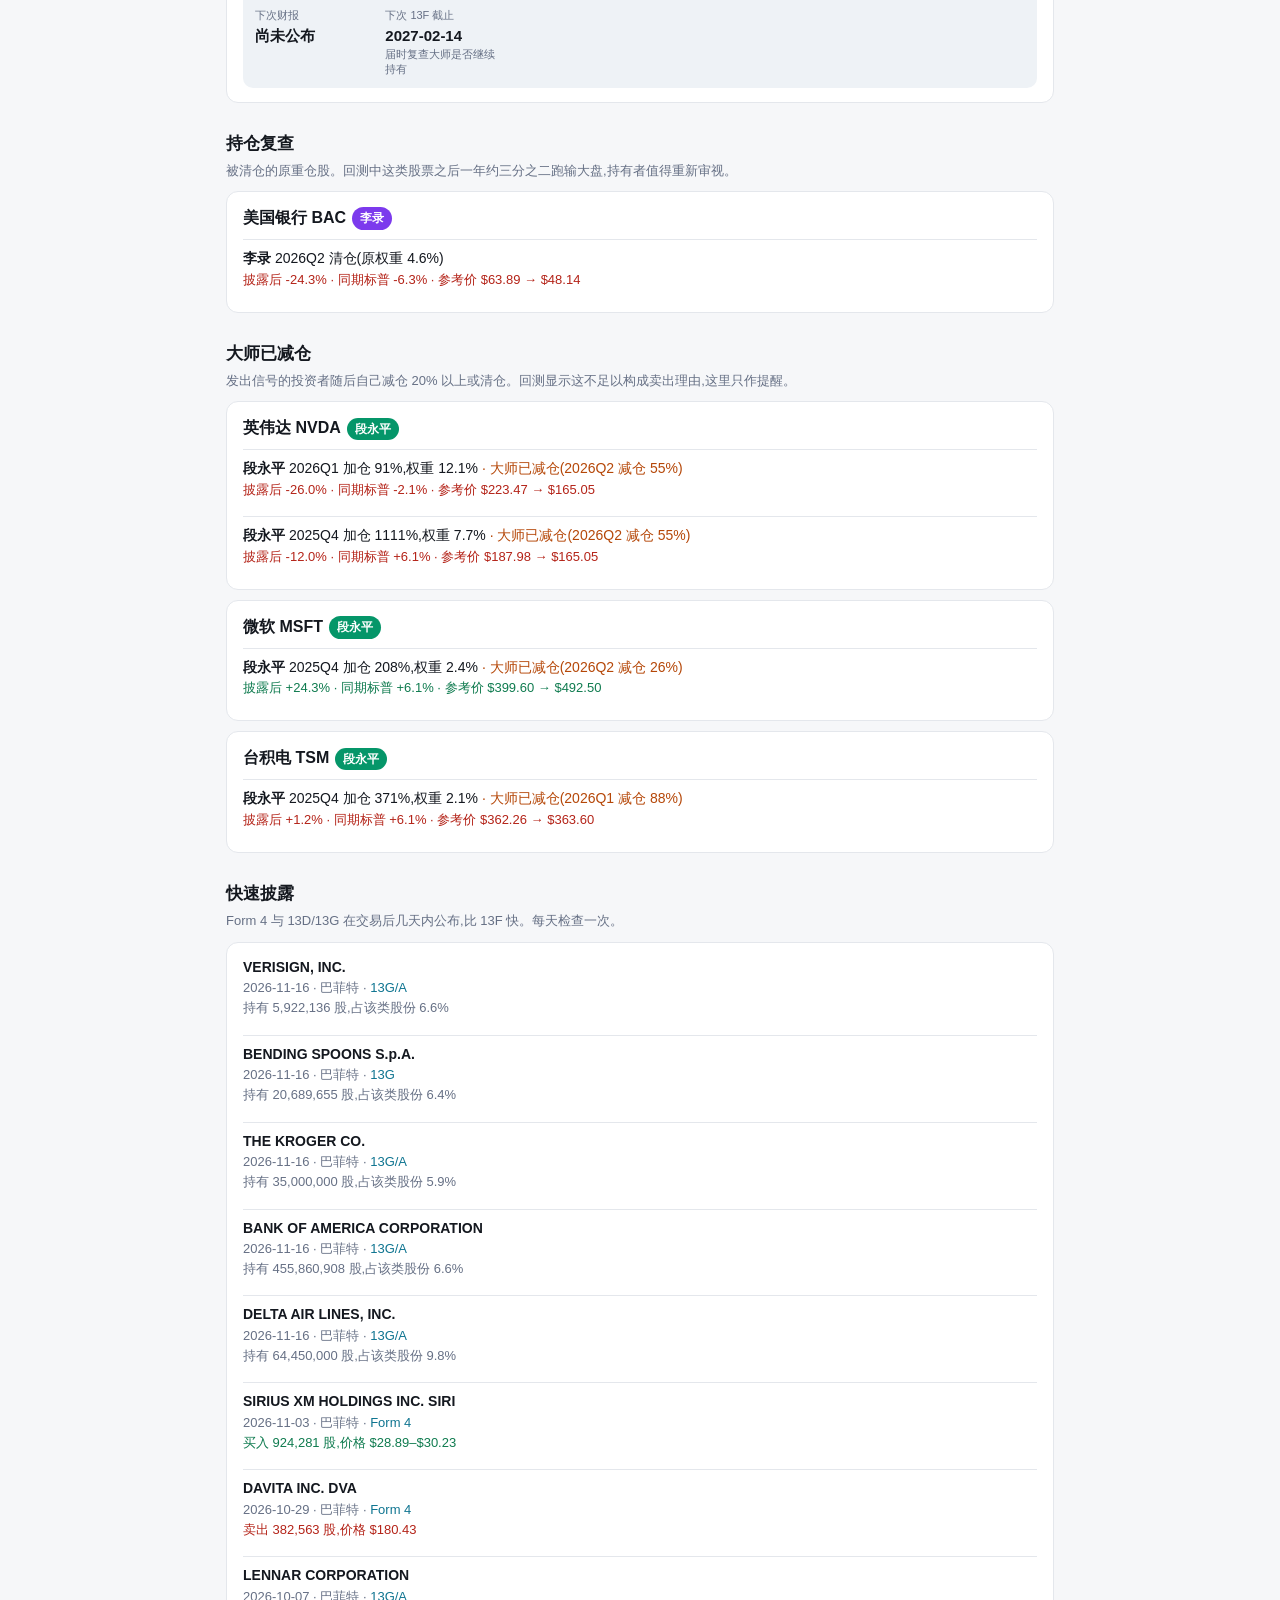
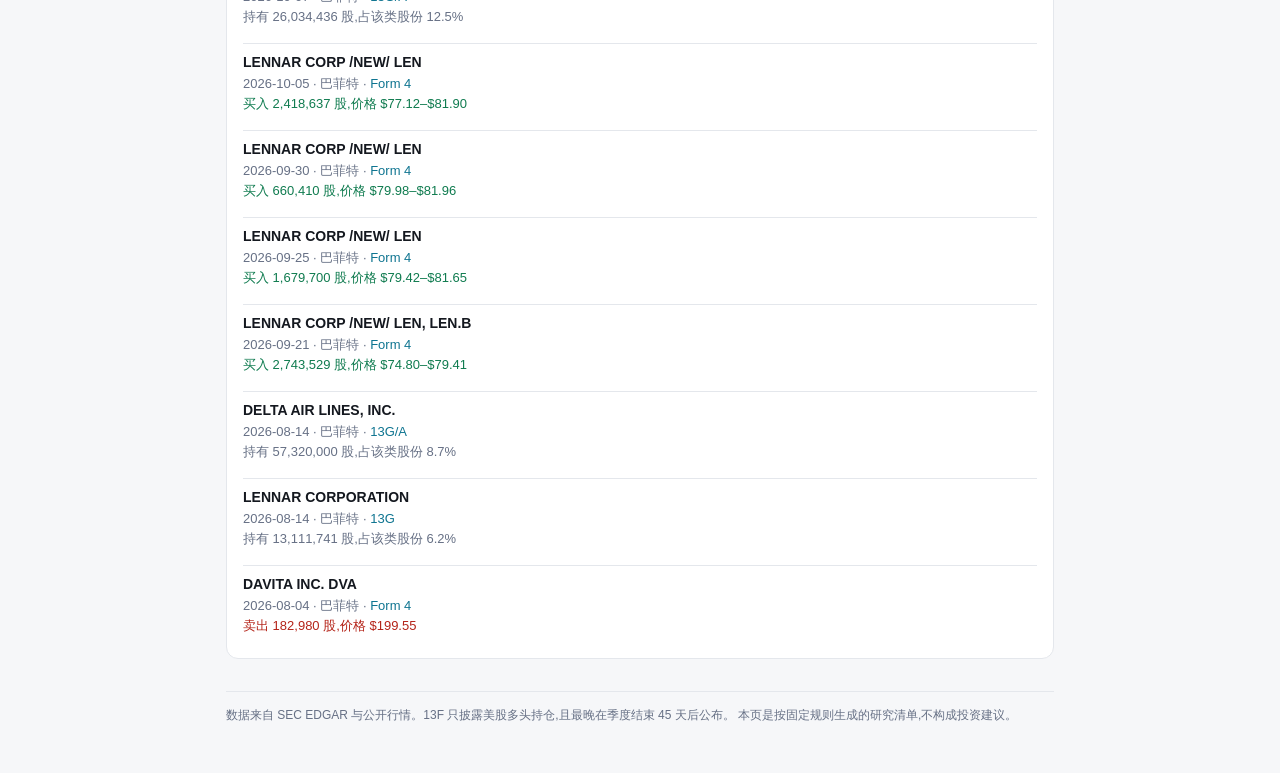
==== commit 76aa0605: "Update follow data and site [skip ci]" ====
--- a/docs/index.html
+++ b/docs/index.html
@@ -4,9 +4,9 @@
 <title>行动备忘录 · 大师跟随</title><link rel="stylesheet" href="assets/style.css?v=00ed2e57"></head>
 <body><div class="wrap">
 <header><div class="brand">大师跟随</div><h1>行动备忘录</h1>
-<div class="sub">价格截至 2026-11-23 · 页面生成于 2026-11-23 23:47 北京时间</div>
+<div class="sub">价格截至 2026-11-23 · 页面生成于 2026-11-24 15:00 北京时间</div>
 <nav><a href="index.html" class=on>行动备忘录</a><a href="portfolio.html">模拟组合</a><a href="investors.html">四位持仓</a><a href="changes.html">历次变动</a><a href="evidence.html">规则与依据</a></nav></header>
-<div class="banner"><b>2026Q3 新信号 2 条</b><ul class="plain"><li><b>李录</b> 腾讯音乐 TME:加仓 125%,权重 3.1%</li><li><b>段永平</b> 特斯拉 TSLA:加仓 21%,权重 8.4%</li></ul></div><div class="hint" style="margin-top:10px">模拟组合自 2025-11-03 起 +6.0%,同期标普 +7.1%,跑输 1.1 个百分点;目前持有 7 只。 <a href="portfolio.html">查看模拟组合</a></div><div class="hint" style="margin-top:10px">加仓幅度、权重、参考价等用词的含义见 <a href="evidence.html#glossary">名词解释</a>。</div><div class="hint" style="margin-top:10px">每张卡片下方的交易计划按模拟组合的同一套规则计算:每条信号 10%、单只上限 20%、跌破参考价 25% 止损、持有 12 个月。目前 6 只股票的规则仓位合计 80%。这是规则的机械输出,仓位比例请按自己的情况调整。</div><h2>优先研究</h2><div class="hint">有效的买入类信号,且没有其他跟踪对象反向操作。按跟进人数和时间排序。</div><div class="card"><h3>拼多多 PDD <span class="tag" style="background:#059669">段永平</span><span class="tag" style="background:#7c3aed">李录</span></h3><div class="row"><span class="who">李录</span> 2026Q2 加仓 134%,权重 22.2%<div class="perf up">披露后 -0.7% · 同期标普 -6.1% · 参考价 $86.94 → $86.33</div></div><div class="row"><span class="who">段永平</span> 2026Q2 加仓 27%,权重 10.0%<div class="perf up">披露后 -0.7% · 同期标普 -6.1% · 参考价 $86.94 → $86.33</div></div><div class="row"><span class="who">段永平</span> 2026Q1 加仓 71%,权重 10.1% <span class="down">· 2026-06-25 触发止损</span><div class="perf down">披露后 -12.0% · 同期标普 -1.8% · 参考价 $98.15 → $86.33</div></div><div class="row"><span class="who">段永平</span> 2025Q4 加仓 35%,权重 7.5% <span class="down">· 2026-06-23 触发止损</span><div class="perf down">披露后 -16.1% · 同期标普 +6.3% · 参考价 $102.92 → $86.33</div></div><div class="plan"><div class="plan-h">交易计划</div><div class="pgrid"><div class="pi"><div class="pl">参考入场价</div><div class="pv">$86.94</div><div class="ps">李录 2026Q2 信号,2026-08-17 收盘</div></div><div class="pi"><div class="pl">现价</div><div class="pv">$86.33</div><div class="ps">比参考价 -0.7%</div></div><div class="pi"><div class="pl">大师估算成本</div><div class="pv">$92.38</div><div class="ps">当季区间 $73.30–$104.79</div></div><div class="pi"><div class="pl">规则仓位</div><div class="pv">20%</div><div class="ps">2 条有效信号(另有 2 条已止损) · 模拟组合现持有 7.3%</div></div><div class="pi"><div class="pl">止损价</div><div class="pv">$65.20</div><div class="ps">距现价 -24.5%</div></div><div class="pi"><div class="pl">到期日</div><div class="pv">2027-08-17</div><div class="ps">还有 267 天</div></div><div class="pi"><div class="pl">下次财报</div><div class="pv">尚未公布</div><div class="ps"></div></div><div class="pi"><div class="pl">下次 13F 截止</div><div class="pv">2027-02-14</div><div class="ps">届时复查大师是否继续持有</div></div></div></div></div><div class="card"><h3>伯克希尔 BRK-B <span class="tag" style="background:#059669">段永平</span><span class="tag" style="background:#7c3aed">李录</span></h3><div class="row"><span class="who">李录</span> 2026Q2 加仓 24%,权重 15.0%<div class="perf up">披露后 +15.2% · 同期标普 -6.1% · 参考价 $498.23 → $574.15</div></div><div class="row"><span class="who">段永平</span> 2026Q1 加仓 28%,权重 21.9%<div class="perf up">披露后 +19.4% · 同期标普 -1.8% · 参考价 $480.90 → $574.15</div></div><div class="row"><span class="who">段永平</span> 2025Q4 加仓 38%,权重 20.6%<div class="perf up">披露后 +15.0% · 同期标普 +6.3% · 参考价 $499.07 → $574.15</div></div><div class="plan"><div class="plan-h">交易计划</div><div class="pgrid"><div class="pi"><div class="pl">参考入场价</div><div class="pv">$498.23</div><div class="ps">李录 2026Q2 信号,2026-08-17 收盘</div></div><div class="pi"><div class="pl">现价</div><div class="pv">$574.15</div><div class="ps">比参考价 +15.2%</div></div><div class="pi"><div class="pl">大师估算成本</div><div class="pv">$480.75</div><div class="ps">当季区间 $465.40–$500.39</div></div><div class="pi"><div class="pl">规则仓位</div><div class="pv">20%</div><div class="ps">3 条有效信号 · 模拟组合现持有 12.7%</div></div><div class="pi"><div class="pl">止损价</div><div class="pv">$373.67</div><div class="ps">距现价 -34.9%</div></div><div class="pi"><div class="pl">到期日</div><div class="pv">2027-08-17</div><div class="ps">还有 267 天</div></div><div class="pi"><div class="pl">下次财报</div><div class="pv">尚未公布</div><div class="ps"></div></div><div class="pi"><div class="pl">下次 13F 截止</div><div class="pv">2027-02-14</div><div class="ps">届时复查大师是否继续持有</div></div></div></div></div><div class="card"><h3>特斯拉 TSLA <span class="tag" style="background:#059669">段永平</span></h3><div class="row"><span class="who">段永平</span> 2026Q3 加仓 21%,权重 8.4%<div class="perf up">披露后 +2.8% · 同期标普 -1.2% · 参考价 $380.11 → $390.85</div></div><div class="row"><span class="who">段永平</span> 2026Q1 新建仓,权重 6.3% <span class="down">· 2026-07-27 触发止损</span><div class="perf down">披露后 -6.3% · 同期标普 -1.8% · 参考价 $417.26 → $390.85</div></div><div class="plan"><div class="plan-h">交易计划</div><div class="pgrid"><div class="pi"><div class="pl">参考入场价</div><div class="pv">$380.11</div><div class="ps">段永平 2026Q3 信号,2026-11-17 收盘</div></div><div class="pi"><div class="pl">现价</div><div class="pv">$390.85</div><div class="ps">比参考价 +2.8%</div></div><div class="pi"><div class="pl">大师估算成本</div><div class="pv">$357.87</div><div class="ps">当季区间 $298.32–$425.30</div></div><div class="pi"><div class="pl">规则仓位</div><div class="pv">10%</div><div class="ps">1 条有效信号(另有 1 条已止损) · 模拟组合现持有 10.4%</div></div><div class="pi"><div class="pl">止损价</div><div class="pv">$285.08</div><div class="ps">距现价 -27.1%</div></div><div class="pi"><div class="pl">到期日</div><div class="pv">2027-11-17</div><div class="ps">还有 359 天</div></div><div class="pi"><div class="pl">下次财报</div><div class="pv">2027-01-28</div><div class="ps"></div></div><div class="pi"><div class="pl">下次 13F 截止</div><div class="pv">2027-02-14</div><div class="ps">届时复查大师是否继续持有</div></div></div></div></div><div class="card"><h3>腾讯音乐 TME <span class="tag" style="background:#7c3aed">李录</span></h3><div class="row"><span class="who">李录</span> 2026Q3 加仓 125%,权重 3.1%<div class="perf down">披露后 -5.8% · 同期标普 -1.2% · 参考价 $9.47 → $8.93</div></div><div class="plan"><div class="plan-h">交易计划</div><div class="pgrid"><div class="pi"><div class="pl">参考入场价</div><div class="pv">$9.47</div><div class="ps">李录 2026Q3 信号,2026-11-17 收盘</div></div><div class="pi"><div class="pl">现价</div><div class="pv">$8.93</div><div class="ps">比参考价 -5.7%</div></div><div class="pi"><div class="pl">大师估算成本</div><div class="pv">$8.69</div><div class="ps">当季区间 $7.76–$9.90</div></div><div class="pi"><div class="pl">规则仓位</div><div class="pv">10%</div><div class="ps">1 条有效信号 · 模拟组合现持有 3.2%</div></div><div class="pi"><div class="pl">止损价</div><div class="pv">$7.10</div><div class="ps">距现价 -20.5%</div></div><div class="pi"><div class="pl">到期日</div><div class="pv">2027-11-17</div><div class="ps">还有 359 天</div></div><div class="pi"><div class="pl">下次财报</div><div class="pv">尚未公布</div><div class="ps"></div></div><div class="pi"><div class="pl">下次 13F 截止</div><div class="pv">2027-02-14</div><div class="ps">届时复查大师是否继续持有</div></div></div></div></div><div class="card"><h3>Crocs CROX <span class="tag" style="background:#7c3aed">李录</span></h3><div class="row"><span class="who">李录</span> 2026Q1 加仓 41%,权重 2.3%<div class="perf up">披露后 +63.2% · 同期标普 -1.5% · 参考价 $97.00 → $158.27</div></div><div class="plan"><div class="plan-h">交易计划</div><div class="pgrid"><div class="pi"><div class="pl">参考入场价</div><div class="pv">$97.00</div><div class="ps">李录 2026Q1 信号,2026-05-18 收盘</div></div><div class="pi"><div class="pl">现价</div><div class="pv">$158.27</div><div class="ps">比参考价 +63.2%</div></div><div class="pi"><div class="pl">大师估算成本</div><div class="pv">$85.65</div><div class="ps">当季区间 $75.78–$100.04</div></div><div class="pi"><div class="pl">规则仓位</div><div class="pv">10%</div><div class="ps">1 条有效信号 · 模拟组合现持有 16.1%</div></div><div class="pi"><div class="pl">止损价</div><div class="pv">$72.75</div><div class="ps">距现价 -54.0%</div></div><div class="pi"><div class="pl">到期日</div><div class="pv">2027-05-18</div><div class="ps">还有 176 天</div></div><div class="pi"><div class="pl">下次财报</div><div class="pv">尚未公布</div><div class="ps"></div></div><div class="pi"><div class="pl">下次 13F 截止</div><div class="pv">2027-02-14</div><div class="ps">届时复查大师是否继续持有</div></div></div><div class="perf warn">信号已发出 189 天。回测中超额收益主要出现在前 6 个月,现在入场的预期优势已经减弱。</div></div></div><h2>有分歧</h2><div class="hint">有人买入,同时另一位跟踪对象在减仓或清仓。需要自己弄清原因。</div><div class="card"><h3>谷歌 GOOGL <span class="tag" style="background:#0e7490">巴菲特</span><span class="tag" style="background:#c2410c">Chris Hohn</span></h3><div class="row"><span class="who">巴菲特</span> 2026Q2 加仓 83%,权重 12.6%<div class="perf down">披露后 -18.1% · 同期标普 -6.1% · 参考价 $344.00 → $281.69</div></div><div class="row"><span class="who">Chris Hohn</span> 2026Q1 加仓 49%,权重 7.2% <span class="down">· 2026-10-29 触发止损</span><div class="perf down">披露后 -28.9% · 同期标普 -1.5% · 参考价 $396.94 → $281.69</div></div><div class="row"><span class="who">段永平</span> 2026Q1 加仓 100%,权重 5.3% <span class="warn">· 大师已减仓(2026Q2 减仓 47%)</span><div class="perf down">披露后 -27.5% · 同期标普 -1.8% · 参考价 $388.91 → $281.69</div></div><div class="row"><span class="who">巴菲特</span> 2026Q1 加仓 224%,权重 6.3% <span class="down">· 2026-10-29 触发止损</span><div class="perf down">披露后 -28.9% · 同期标普 -1.5% · 参考价 $396.94 → $281.69</div></div><div class="note"><span class="warn">反向操作:</span>段永平 2026Q2 减仓 47%;段永平 2026Q3 减仓 41%</div><div class="plan"><div class="plan-h">交易计划</div><div class="pgrid"><div class="pi"><div class="pl">参考入场价</div><div class="pv">$344.00</div><div class="ps">巴菲特 2026Q2 信号,2026-08-17 收盘</div></div><div class="pi"><div class="pl">现价</div><div class="pv">$281.69</div><div class="ps">比参考价 -18.1%</div></div><div class="pi"><div class="pl">大师估算成本</div><div class="pv">$359.96</div><div class="ps">当季区间 $295.77–$402.62</div></div><div class="pi"><div class="pl">规则仓位</div><div class="pv">10%</div><div class="ps">1 条有效信号(另有 2 条已止损) · 模拟组合未持有</div></div><div class="pi"><div class="pl">止损价</div><div class="pv">$258.00</div><div class="ps">距现价 -8.4%</div></div><div class="pi"><div class="pl">到期日</div><div class="pv">2027-08-17</div><div class="ps">还有 267 天</div></div><div class="pi"><div class="pl">下次财报</div><div class="pv">尚未公布</div><div class="ps"></div></div><div class="pi"><div class="pl">下次 13F 截止</div><div class="pv">2027-02-14</div><div class="ps">届时复查大师是否继续持有</div></div></div></div></div><h2>持仓复查</h2><div class="hint">被清仓的原重仓股。回测中这类股票之后一年约三分之二跑输大盘,持有者值得重新审视。</div><div class="card"><h3>美国银行 BAC <span class="tag" style="background:#7c3aed">李录</span></h3><div class="row"><span class="who">李录</span> 2026Q2 清仓(原权重 4.6%)<div class="perf down">披露后 -24.0% · 同期标普 -6.1% · 参考价 $63.89 → $48.33</div></div></div><h2>大师已减仓</h2><div class="hint">发出信号的投资者随后自己减仓 20% 以上或清仓。回测显示这不足以构成卖出理由,这里只作提醒。</div><div class="card"><h3>英伟达 NVDA <span class="tag" style="background:#059669">段永平</span></h3><div class="row"><span class="who">段永平</span> 2026Q1 加仓 91%,权重 12.1% <span class="warn">· 大师已减仓(2026Q2 减仓 55%)</span><div class="perf down">披露后 -24.5% · 同期标普 -1.8% · 参考价 $223.47 → $168.29</div></div><div class="row"><span class="who">段永平</span> 2025Q4 加仓 1111%,权重 7.7% <span class="warn">· 大师已减仓(2026Q2 减仓 55%)</span><div class="perf down">披露后 -10.3% · 同期标普 +6.3% · 参考价 $187.98 → $168.29</div></div></div><div class="card"><h3>微软 MSFT <span class="tag" style="background:#059669">段永平</span></h3><div class="row"><span class="who">段永平</span> 2025Q4 加仓 208%,权重 2.4% <span class="warn">· 大师已减仓(2026Q2 减仓 26%)</span><div class="perf up">披露后 +26.3% · 同期标普 +6.3% · 参考价 $399.60 → $500.42</div></div></div><div class="card"><h3>台积电 TSM <span class="tag" style="background:#059669">段永平</span></h3><div class="row"><span class="who">段永平</span> 2025Q4 加仓 371%,权重 2.1% <span class="warn">· 大师已减仓(2026Q1 减仓 88%)</span><div class="perf down">披露后 +2.5% · 同期标普 +6.3% · 参考价 $362.26 → $368.45</div></div></div><h2>快速披露</h2><div class="hint">Form 4 与 13D/13G 在交易后几天内公布,比 13F 快。每天检查一次。</div><div class="card fast"><div class="row"><span class="who">VERISIGN, INC.</span><div class="perf">2026-11-16 · 巴菲特 · <a href="https://www.sec.gov/Archives/edgar/data/1067983/000119312526464219/xslSCHEDULE_13G_X02/primary_doc.xml">13G/A</a></div><div class="perf">持有 5,922,136 股,占该类股份 6.6%</div></div><div class="row"><span class="who">BENDING SPOONS S.p.A.</span><div class="perf">2026-11-16 · 巴菲特 · <a href="https://www.sec.gov/Archives/edgar/data/1067983/000119312526464218/xslSCHEDULE_13G_X02/primary_doc.xml">13G</a></div><div class="perf">持有 20,689,655 股,占该类股份 6.4%</div></div><div class="row"><span class="who">THE KROGER CO.</span><div class="perf">2026-11-16 · 巴菲特 · <a href="https://www.sec.gov/Archives/edgar/data/1067983/000119312526464214/xslSCHEDULE_13G_X02/primary_doc.xml">13G/A</a></div><div class="perf">持有 35,000,000 股,占该类股份 5.9%</div></div><div class="row"><span class="who">BANK OF AMERICA CORPORATION</span><div class="perf">2026-11-16 · 巴菲特 · <a href="https://www.sec.gov/Archives/edgar/data/1067983/000119312526464211/xslSCHEDULE_13G_X02/primary_doc.xml">13G/A</a></div><div class="perf">持有 455,860,908 股,占该类股份 6.6%</div></div><div class="row"><span class="who">DELTA AIR LINES, INC.</span><div class="perf">2026-11-16 · 巴菲特 · <a href="https://www.sec.gov/Archives/edgar/data/1067983/000119312526464189/xslSCHEDULE_13G_X02/primary_doc.xml">13G/A</a></div><div class="perf">持有 64,450,000 股,占该类股份 9.8%</div></div><div class="row"><span class="who">SIRIUS XM HOLDINGS INC. SIRI</span><div class="perf">2026-11-03 · 巴菲特 · <a href="https://www.sec.gov/Archives/edgar/data/1067983/000119312526445930/xslF345X06/ownership.xml">Form 4</a></div><div class="perf up">买入 924,281 股,价格 $28.89–$30.23</div></div><div class="row"><span class="who">DAVITA INC. DVA</span><div class="perf">2026-10-29 · 巴菲特 · <a href="https://www.sec.gov/Archives/edgar/data/1067983/000119312526438090/xslF345X06/ownership.xml">Form 4</a></div><div class="perf down">卖出 382,563 股,价格 $180.43</div></div><div class="row"><span class="who">LENNAR CORPORATION</span><div class="perf">2026-10-07 · 巴菲特 · <a href="https://www.sec.gov/Archives/edgar/data/1067983/000119312526417254/xslSCHEDULE_13G_X02/primary_doc.xml">13G/A</a></div><div class="perf">持有 26,034,436 股,占该类股份 12.5%</div></div><div class="row"><span class="who">LENNAR CORP /NEW/ LEN</span><div class="perf">2026-10-05 · 巴菲特 · <a href="https://www.sec.gov/Archives/edgar/data/1067983/000119312526414744/xslF345X06/ownership.xml">Form 4</a></div><div class="perf up">买入 2,418,637 股,价格 $77.12–$81.90</div></div><div class="row"><span class="who">LENNAR CORP /NEW/ LEN</span><div class="perf">2026-09-30 · 巴菲特 · <a href="https://www.sec.gov/Archives/edgar/data/1067983/000119312526409451/xslF345X06/ownership.xml">Form 4</a></div><div class="perf up">买入 660,410 股,价格 $79.98–$81.96</div></div><div class="row"><span class="who">LENNAR CORP /NEW/ LEN</span><div class="perf">2026-09-25 · 巴菲特 · <a href="https://www.sec.gov/Archives/edgar/data/1067983/000119312526403089/xslF345X06/ownership.xml">Form 4</a></div><div class="perf up">买入 1,679,700 股,价格 $79.42–$81.65</div></div><div class="row"><span class="who">LENNAR CORP /NEW/ LEN, LEN.B</span><div class="perf">2026-09-21 · 巴菲特 · <a href="https://www.sec.gov/Archives/edgar/data/1067983/000119312526397059/xslF345X06/ownership.xml">Form 4</a></div><div class="perf up">买入 2,743,529 股,价格 $74.80–$79.41</div></div><div class="row"><span class="who">DELTA AIR LINES, INC.</span><div class="perf">2026-08-14 · 巴菲特 · <a href="https://www.sec.gov/Archives/edgar/data/1067983/000119312526352910/xslSCHEDULE_13G_X02/primary_doc.xml">13G/A</a></div><div class="perf">持有 57,320,000 股,占该类股份 8.7%</div></div><div class="row"><span class="who">LENNAR CORPORATION</span><div class="perf">2026-08-14 · 巴菲特 · <a href="https://www.sec.gov/Archives/edgar/data/1067983/000119312526352904/xslSCHEDULE_13G_X02/primary_doc.xml">13G</a></div><div class="perf">持有 13,111,741 股,占该类股份 6.2%</div></div><div class="row"><span class="who">DAVITA INC. DVA</span><div class="perf">2026-08-04 · 巴菲特 · <a href="https://www.sec.gov/Archives/edgar/data/1067983/000119312526333151/xslF345X06/ownership.xml">Form 4</a></div><div class="perf down">卖出 182,980 股,价格 $199.55</div></div></div>
+<div class="banner"><b>2026Q3 新信号 2 条</b><ul class="plain"><li><b>李录</b> 腾讯音乐 TME:加仓 125%,权重 3.1%</li><li><b>段永平</b> 特斯拉 TSLA:加仓 21%,权重 8.4%</li></ul></div><div class="hint" style="margin-top:10px">模拟组合自 2025-11-03 起 +5.4%,同期标普 +6.8%,跑输 1.4 个百分点;目前持有 7 只。 <a href="portfolio.html">查看模拟组合</a></div><div class="hint" style="margin-top:10px">加仓幅度、权重、参考价等用词的含义见 <a href="evidence.html#glossary">名词解释</a>。</div><div class="hint" style="margin-top:10px">每张卡片下方的交易计划按模拟组合的同一套规则计算:每条信号 10%、单只上限 20%、跌破参考价 25% 止损、持有 12 个月。目前 6 只股票的规则仓位合计 80%。这是规则的机械输出,仓位比例请按自己的情况调整。</div><h2>优先研究</h2><div class="hint">有效的买入类信号,且没有其他跟踪对象反向操作。按跟进人数和时间排序。</div><div class="card"><h3>拼多多 PDD <span class="tag" style="background:#059669">段永平</span><span class="tag" style="background:#7c3aed">李录</span></h3><div class="row"><span class="who">李录</span> 2026Q2 加仓 134%,权重 22.2%<div class="perf up">披露后 +0.2% · 同期标普 -6.3% · 参考价 $86.94 → $87.14</div></div><div class="row"><span class="who">段永平</span> 2026Q2 加仓 27%,权重 10.0%<div class="perf up">披露后 +0.2% · 同期标普 -6.3% · 参考价 $86.94 → $87.14</div></div><div class="row"><span class="who">段永平</span> 2026Q1 加仓 71%,权重 10.1% <span class="down">· 2026-06-25 触发止损</span><div class="perf down">披露后 -11.2% · 同期标普 -2.1% · 参考价 $98.15 → $87.14</div></div><div class="row"><span class="who">段永平</span> 2025Q4 加仓 35%,权重 7.5% <span class="down">· 2026-06-23 触发止损</span><div class="perf down">披露后 -15.3% · 同期标普 +6.1% · 参考价 $102.92 → $87.14</div></div><div class="plan"><div class="plan-h">交易计划</div><div class="pgrid"><div class="pi"><div class="pl">参考入场价</div><div class="pv">$86.94</div><div class="ps">李录 2026Q2 信号,2026-08-17 收盘</div></div><div class="pi"><div class="pl">现价</div><div class="pv">$87.14</div><div class="ps">比参考价 +0.2%</div></div><div class="pi"><div class="pl">大师估算成本</div><div class="pv">$92.38</div><div class="ps">当季区间 $73.30–$104.79</div></div><div class="pi"><div class="pl">规则仓位</div><div class="pv">20%</div><div class="ps">2 条有效信号(另有 2 条已止损) · 模拟组合现持有 7.4%</div></div><div class="pi"><div class="pl">止损价</div><div class="pv">$65.20</div><div class="ps">距现价 -25.2%</div></div><div class="pi"><div class="pl">到期日</div><div class="pv">2027-08-17</div><div class="ps">还有 266 天</div></div><div class="pi"><div class="pl">下次财报</div><div class="pv">尚未公布</div><div class="ps"></div></div><div class="pi"><div class="pl">下次 13F 截止</div><div class="pv">2027-02-14</div><div class="ps">届时复查大师是否继续持有</div></div></div></div></div><div class="card"><h3>伯克希尔 BRK-B <span class="tag" style="background:#059669">段永平</span><span class="tag" style="background:#7c3aed">李录</span></h3><div class="row"><span class="who">李录</span> 2026Q2 加仓 24%,权重 15.0%<div class="perf up">披露后 +14.9% · 同期标普 -6.3% · 参考价 $498.23 → $572.36</div></div><div class="row"><span class="who">段永平</span> 2026Q1 加仓 28%,权重 21.9%<div class="perf up">披露后 +19.0% · 同期标普 -2.1% · 参考价 $480.90 → $572.36</div></div><div class="row"><span class="who">段永平</span> 2025Q4 加仓 38%,权重 20.6%<div class="perf up">披露后 +14.7% · 同期标普 +6.1% · 参考价 $499.07 → $572.36</div></div><div class="plan"><div class="plan-h">交易计划</div><div class="pgrid"><div class="pi"><div class="pl">参考入场价</div><div class="pv">$498.23</div><div class="ps">李录 2026Q2 信号,2026-08-17 收盘</div></div><div class="pi"><div class="pl">现价</div><div class="pv">$572.36</div><div class="ps">比参考价 +14.9%</div></div><div class="pi"><div class="pl">大师估算成本</div><div class="pv">$480.75</div><div class="ps">当季区间 $465.40–$500.39</div></div><div class="pi"><div class="pl">规则仓位</div><div class="pv">20%</div><div class="ps">3 条有效信号 · 模拟组合现持有 12.7%</div></div><div class="pi"><div class="pl">止损价</div><div class="pv">$373.67</div><div class="ps">距现价 -34.7%</div></div><div class="pi"><div class="pl">到期日</div><div class="pv">2027-08-17</div><div class="ps">还有 266 天</div></div><div class="pi"><div class="pl">下次财报</div><div class="pv">尚未公布</div><div class="ps"></div></div><div class="pi"><div class="pl">下次 13F 截止</div><div class="pv">2027-02-14</div><div class="ps">届时复查大师是否继续持有</div></div></div></div></div><div class="card"><h3>特斯拉 TSLA <span class="tag" style="background:#059669">段永平</span></h3><div class="row"><span class="who">段永平</span> 2026Q3 加仓 21%,权重 8.4%<div class="perf up">披露后 +1.4% · 同期标普 -1.4% · 参考价 $380.11 → $385.46</div></div><div class="row"><span class="who">段永平</span> 2026Q1 新建仓,权重 6.3% <span class="down">· 2026-07-27 触发止损</span><div class="perf down">披露后 -7.6% · 同期标普 -2.1% · 参考价 $417.26 → $385.46</div></div><div class="plan"><div class="plan-h">交易计划</div><div class="pgrid"><div class="pi"><div class="pl">参考入场价</div><div class="pv">$380.11</div><div class="ps">段永平 2026Q3 信号,2026-11-17 收盘</div></div><div class="pi"><div class="pl">现价</div><div class="pv">$385.46</div><div class="ps">比参考价 +1.4%</div></div><div class="pi"><div class="pl">大师估算成本</div><div class="pv">$357.87</div><div class="ps">当季区间 $298.32–$425.30</div></div><div class="pi"><div class="pl">规则仓位</div><div class="pv">10%</div><div class="ps">1 条有效信号(另有 1 条已止损) · 模拟组合现持有 10.3%</div></div><div class="pi"><div class="pl">止损价</div><div class="pv">$285.08</div><div class="ps">距现价 -26.0%</div></div><div class="pi"><div class="pl">到期日</div><div class="pv">2027-11-17</div><div class="ps">还有 358 天</div></div><div class="pi"><div class="pl">下次财报</div><div class="pv">2027-01-28</div><div class="ps"></div></div><div class="pi"><div class="pl">下次 13F 截止</div><div class="pv">2027-02-14</div><div class="ps">届时复查大师是否继续持有</div></div></div></div></div><div class="card"><h3>腾讯音乐 TME <span class="tag" style="background:#7c3aed">李录</span></h3><div class="row"><span class="who">李录</span> 2026Q3 加仓 125%,权重 3.1%<div class="perf down">披露后 -5.3% · 同期标普 -1.4% · 参考价 $9.47 → $8.97</div></div><div class="plan"><div class="plan-h">交易计划</div><div class="pgrid"><div class="pi"><div class="pl">参考入场价</div><div class="pv">$9.47</div><div class="ps">李录 2026Q3 信号,2026-11-17 收盘</div></div><div class="pi"><div class="pl">现价</div><div class="pv">$8.97</div><div class="ps">比参考价 -5.3%</div></div><div class="pi"><div class="pl">大师估算成本</div><div class="pv">$8.69</div><div class="ps">当季区间 $7.76–$9.90</div></div><div class="pi"><div class="pl">规则仓位</div><div class="pv">10%</div><div class="ps">1 条有效信号 · 模拟组合现持有 3.2%</div></div><div class="pi"><div class="pl">止损价</div><div class="pv">$7.10</div><div class="ps">距现价 -20.8%</div></div><div class="pi"><div class="pl">到期日</div><div class="pv">2027-11-17</div><div class="ps">还有 358 天</div></div><div class="pi"><div class="pl">下次财报</div><div class="pv">尚未公布</div><div class="ps"></div></div><div class="pi"><div class="pl">下次 13F 截止</div><div class="pv">2027-02-14</div><div class="ps">届时复查大师是否继续持有</div></div></div></div></div><div class="card"><h3>Crocs CROX <span class="tag" style="background:#7c3aed">李录</span></h3><div class="row"><span class="who">李录</span> 2026Q1 加仓 41%,权重 2.3%<div class="perf up">披露后 +62.7% · 同期标普 -1.7% · 参考价 $97.00 → $157.78</div></div><div class="plan"><div class="plan-h">交易计划</div><div class="pgrid"><div class="pi"><div class="pl">参考入场价</div><div class="pv">$97.00</div><div class="ps">李录 2026Q1 信号,2026-05-18 收盘</div></div><div class="pi"><div class="pl">现价</div><div class="pv">$157.78</div><div class="ps">比参考价 +62.7%</div></div><div class="pi"><div class="pl">大师估算成本</div><div class="pv">$85.65</div><div class="ps">当季区间 $75.78–$100.04</div></div><div class="pi"><div class="pl">规则仓位</div><div class="pv">10%</div><div class="ps">1 条有效信号 · 模拟组合现持有 16.2%</div></div><div class="pi"><div class="pl">止损价</div><div class="pv">$72.75</div><div class="ps">距现价 -53.9%</div></div><div class="pi"><div class="pl">到期日</div><div class="pv">2027-05-18</div><div class="ps">还有 175 天</div></div><div class="pi"><div class="pl">下次财报</div><div class="pv">尚未公布</div><div class="ps"></div></div><div class="pi"><div class="pl">下次 13F 截止</div><div class="pv">2027-02-14</div><div class="ps">届时复查大师是否继续持有</div></div></div><div class="perf warn">信号已发出 190 天。回测中超额收益主要出现在前 6 个月,现在入场的预期优势已经减弱。</div></div></div><h2>有分歧</h2><div class="hint">有人买入,同时另一位跟踪对象在减仓或清仓。需要自己弄清原因。</div><div class="card"><h3>谷歌 GOOGL <span class="tag" style="background:#0e7490">巴菲特</span><span class="tag" style="background:#c2410c">Chris Hohn</span></h3><div class="row"><span class="who">巴菲特</span> 2026Q2 加仓 83%,权重 12.6%<div class="perf down">披露后 -17.9% · 同期标普 -6.3% · 参考价 $344.00 → $282.10</div></div><div class="row"><span class="who">Chris Hohn</span> 2026Q1 加仓 49%,权重 7.2% <span class="down">· 2026-10-29 触发止损</span><div class="perf down">披露后 -28.8% · 同期标普 -1.7% · 参考价 $396.94 → $282.10</div></div><div class="row"><span class="who">段永平</span> 2026Q1 加仓 100%,权重 5.3% <span class="warn">· 大师已减仓(2026Q2 减仓 47%)</span><div class="perf down">披露后 -27.4% · 同期标普 -2.1% · 参考价 $388.91 → $282.10</div></div><div class="row"><span class="who">巴菲特</span> 2026Q1 加仓 224%,权重 6.3% <span class="down">· 2026-10-29 触发止损</span><div class="perf down">披露后 -28.8% · 同期标普 -1.7% · 参考价 $396.94 → $282.10</div></div><div class="note"><span class="warn">反向操作:</span>段永平 2026Q2 减仓 47%;段永平 2026Q3 减仓 41%</div><div class="plan"><div class="plan-h">交易计划</div><div class="pgrid"><div class="pi"><div class="pl">参考入场价</div><div class="pv">$344.00</div><div class="ps">巴菲特 2026Q2 信号,2026-08-17 收盘</div></div><div class="pi"><div class="pl">现价</div><div class="pv">$282.10</div><div class="ps">比参考价 -18.0%</div></div><div class="pi"><div class="pl">大师估算成本</div><div class="pv">$359.96</div><div class="ps">当季区间 $295.77–$402.62</div></div><div class="pi"><div class="pl">规则仓位</div><div class="pv">10%</div><div class="ps">1 条有效信号(另有 2 条已止损) · 模拟组合未持有</div></div><div class="pi"><div class="pl">止损价</div><div class="pv">$258.00</div><div class="ps">距现价 -8.5%</div></div><div class="pi"><div class="pl">到期日</div><div class="pv">2027-08-17</div><div class="ps">还有 266 天</div></div><div class="pi"><div class="pl">下次财报</div><div class="pv">尚未公布</div><div class="ps"></div></div><div class="pi"><div class="pl">下次 13F 截止</div><div class="pv">2027-02-14</div><div class="ps">届时复查大师是否继续持有</div></div></div></div></div><h2>持仓复查</h2><div class="hint">被清仓的原重仓股。回测中这类股票之后一年约三分之二跑输大盘,持有者值得重新审视。</div><div class="card"><h3>美国银行 BAC <span class="tag" style="background:#7c3aed">李录</span></h3><div class="row"><span class="who">李录</span> 2026Q2 清仓(原权重 4.6%)<div class="perf down">披露后 -24.3% · 同期标普 -6.3% · 参考价 $63.89 → $48.14</div></div></div><h2>大师已减仓</h2><div class="hint">发出信号的投资者随后自己减仓 20% 以上或清仓。回测显示这不足以构成卖出理由,这里只作提醒。</div><div class="card"><h3>英伟达 NVDA <span class="tag" style="background:#059669">段永平</span></h3><div class="row"><span class="who">段永平</span> 2026Q1 加仓 91%,权重 12.1% <span class="warn">· 大师已减仓(2026Q2 减仓 55%)</span><div class="perf down">披露后 -26.0% · 同期标普 -2.1% · 参考价 $223.47 → $165.05</div></div><div class="row"><span class="who">段永平</span> 2025Q4 加仓 1111%,权重 7.7% <span class="warn">· 大师已减仓(2026Q2 减仓 55%)</span><div class="perf down">披露后 -12.0% · 同期标普 +6.1% · 参考价 $187.98 → $165.05</div></div></div><div class="card"><h3>微软 MSFT <span class="tag" style="background:#059669">段永平</span></h3><div class="row"><span class="who">段永平</span> 2025Q4 加仓 208%,权重 2.4% <span class="warn">· 大师已减仓(2026Q2 减仓 26%)</span><div class="perf up">披露后 +24.3% · 同期标普 +6.1% · 参考价 $399.60 → $492.50</div></div></div><div class="card"><h3>台积电 TSM <span class="tag" style="background:#059669">段永平</span></h3><div class="row"><span class="who">段永平</span> 2025Q4 加仓 371%,权重 2.1% <span class="warn">· 大师已减仓(2026Q1 减仓 88%)</span><div class="perf down">披露后 +1.2% · 同期标普 +6.1% · 参考价 $362.26 → $363.60</div></div></div><h2>快速披露</h2><div class="hint">Form 4 与 13D/13G 在交易后几天内公布,比 13F 快。每天检查一次。</div><div class="card fast"><div class="row"><span class="who">VERISIGN, INC.</span><div class="perf">2026-11-16 · 巴菲特 · <a href="https://www.sec.gov/Archives/edgar/data/1067983/000119312526464219/xslSCHEDULE_13G_X02/primary_doc.xml">13G/A</a></div><div class="perf">持有 5,922,136 股,占该类股份 6.6%</div></div><div class="row"><span class="who">BENDING SPOONS S.p.A.</span><div class="perf">2026-11-16 · 巴菲特 · <a href="https://www.sec.gov/Archives/edgar/data/1067983/000119312526464218/xslSCHEDULE_13G_X02/primary_doc.xml">13G</a></div><div class="perf">持有 20,689,655 股,占该类股份 6.4%</div></div><div class="row"><span class="who">THE KROGER CO.</span><div class="perf">2026-11-16 · 巴菲特 · <a href="https://www.sec.gov/Archives/edgar/data/1067983/000119312526464214/xslSCHEDULE_13G_X02/primary_doc.xml">13G/A</a></div><div class="perf">持有 35,000,000 股,占该类股份 5.9%</div></div><div class="row"><span class="who">BANK OF AMERICA CORPORATION</span><div class="perf">2026-11-16 · 巴菲特 · <a href="https://www.sec.gov/Archives/edgar/data/1067983/000119312526464211/xslSCHEDULE_13G_X02/primary_doc.xml">13G/A</a></div><div class="perf">持有 455,860,908 股,占该类股份 6.6%</div></div><div class="row"><span class="who">DELTA AIR LINES, INC.</span><div class="perf">2026-11-16 · 巴菲特 · <a href="https://www.sec.gov/Archives/edgar/data/1067983/000119312526464189/xslSCHEDULE_13G_X02/primary_doc.xml">13G/A</a></div><div class="perf">持有 64,450,000 股,占该类股份 9.8%</div></div><div class="row"><span class="who">SIRIUS XM HOLDINGS INC. SIRI</span><div class="perf">2026-11-03 · 巴菲特 · <a href="https://www.sec.gov/Archives/edgar/data/1067983/000119312526445930/xslF345X06/ownership.xml">Form 4</a></div><div class="perf up">买入 924,281 股,价格 $28.89–$30.23</div></div><div class="row"><span class="who">DAVITA INC. DVA</span><div class="perf">2026-10-29 · 巴菲特 · <a href="https://www.sec.gov/Archives/edgar/data/1067983/000119312526438090/xslF345X06/ownership.xml">Form 4</a></div><div class="perf down">卖出 382,563 股,价格 $180.43</div></div><div class="row"><span class="who">LENNAR CORPORATION</span><div class="perf">2026-10-07 · 巴菲特 · <a href="https://www.sec.gov/Archives/edgar/data/1067983/000119312526417254/xslSCHEDULE_13G_X02/primary_doc.xml">13G/A</a></div><div class="perf">持有 26,034,436 股,占该类股份 12.5%</div></div><div class="row"><span class="who">LENNAR CORP /NEW/ LEN</span><div class="perf">2026-10-05 · 巴菲特 · <a href="https://www.sec.gov/Archives/edgar/data/1067983/000119312526414744/xslF345X06/ownership.xml">Form 4</a></div><div class="perf up">买入 2,418,637 股,价格 $77.12–$81.90</div></div><div class="row"><span class="who">LENNAR CORP /NEW/ LEN</span><div class="perf">2026-09-30 · 巴菲特 · <a href="https://www.sec.gov/Archives/edgar/data/1067983/000119312526409451/xslF345X06/ownership.xml">Form 4</a></div><div class="perf up">买入 660,410 股,价格 $79.98–$81.96</div></div><div class="row"><span class="who">LENNAR CORP /NEW/ LEN</span><div class="perf">2026-09-25 · 巴菲特 · <a href="https://www.sec.gov/Archives/edgar/data/1067983/000119312526403089/xslF345X06/ownership.xml">Form 4</a></div><div class="perf up">买入 1,679,700 股,价格 $79.42–$81.65</div></div><div class="row"><span class="who">LENNAR CORP /NEW/ LEN, LEN.B</span><div class="perf">2026-09-21 · 巴菲特 · <a href="https://www.sec.gov/Archives/edgar/data/1067983/000119312526397059/xslF345X06/ownership.xml">Form 4</a></div><div class="perf up">买入 2,743,529 股,价格 $74.80–$79.41</div></div><div class="row"><span class="who">DELTA AIR LINES, INC.</span><div class="perf">2026-08-14 · 巴菲特 · <a href="https://www.sec.gov/Archives/edgar/data/1067983/000119312526352910/xslSCHEDULE_13G_X02/primary_doc.xml">13G/A</a></div><div class="perf">持有 57,320,000 股,占该类股份 8.7%</div></div><div class="row"><span class="who">LENNAR CORPORATION</span><div class="perf">2026-08-14 · 巴菲特 · <a href="https://www.sec.gov/Archives/edgar/data/1067983/000119312526352904/xslSCHEDULE_13G_X02/primary_doc.xml">13G</a></div><div class="perf">持有 13,111,741 股,占该类股份 6.2%</div></div><div class="row"><span class="who">DAVITA INC. DVA</span><div class="perf">2026-08-04 · 巴菲特 · <a href="https://www.sec.gov/Archives/edgar/data/1067983/000119312526333151/xslF345X06/ownership.xml">Form 4</a></div><div class="perf down">卖出 182,980 股,价格 $199.55</div></div></div>
 <footer>数据来自 SEC EDGAR 与公开行情。13F 只披露美股多头持仓,且最晚在季度结束 45 天后公布。
 本页是按固定规则生成的研究清单,不构成投资建议。</footer>
 </div></body></html>
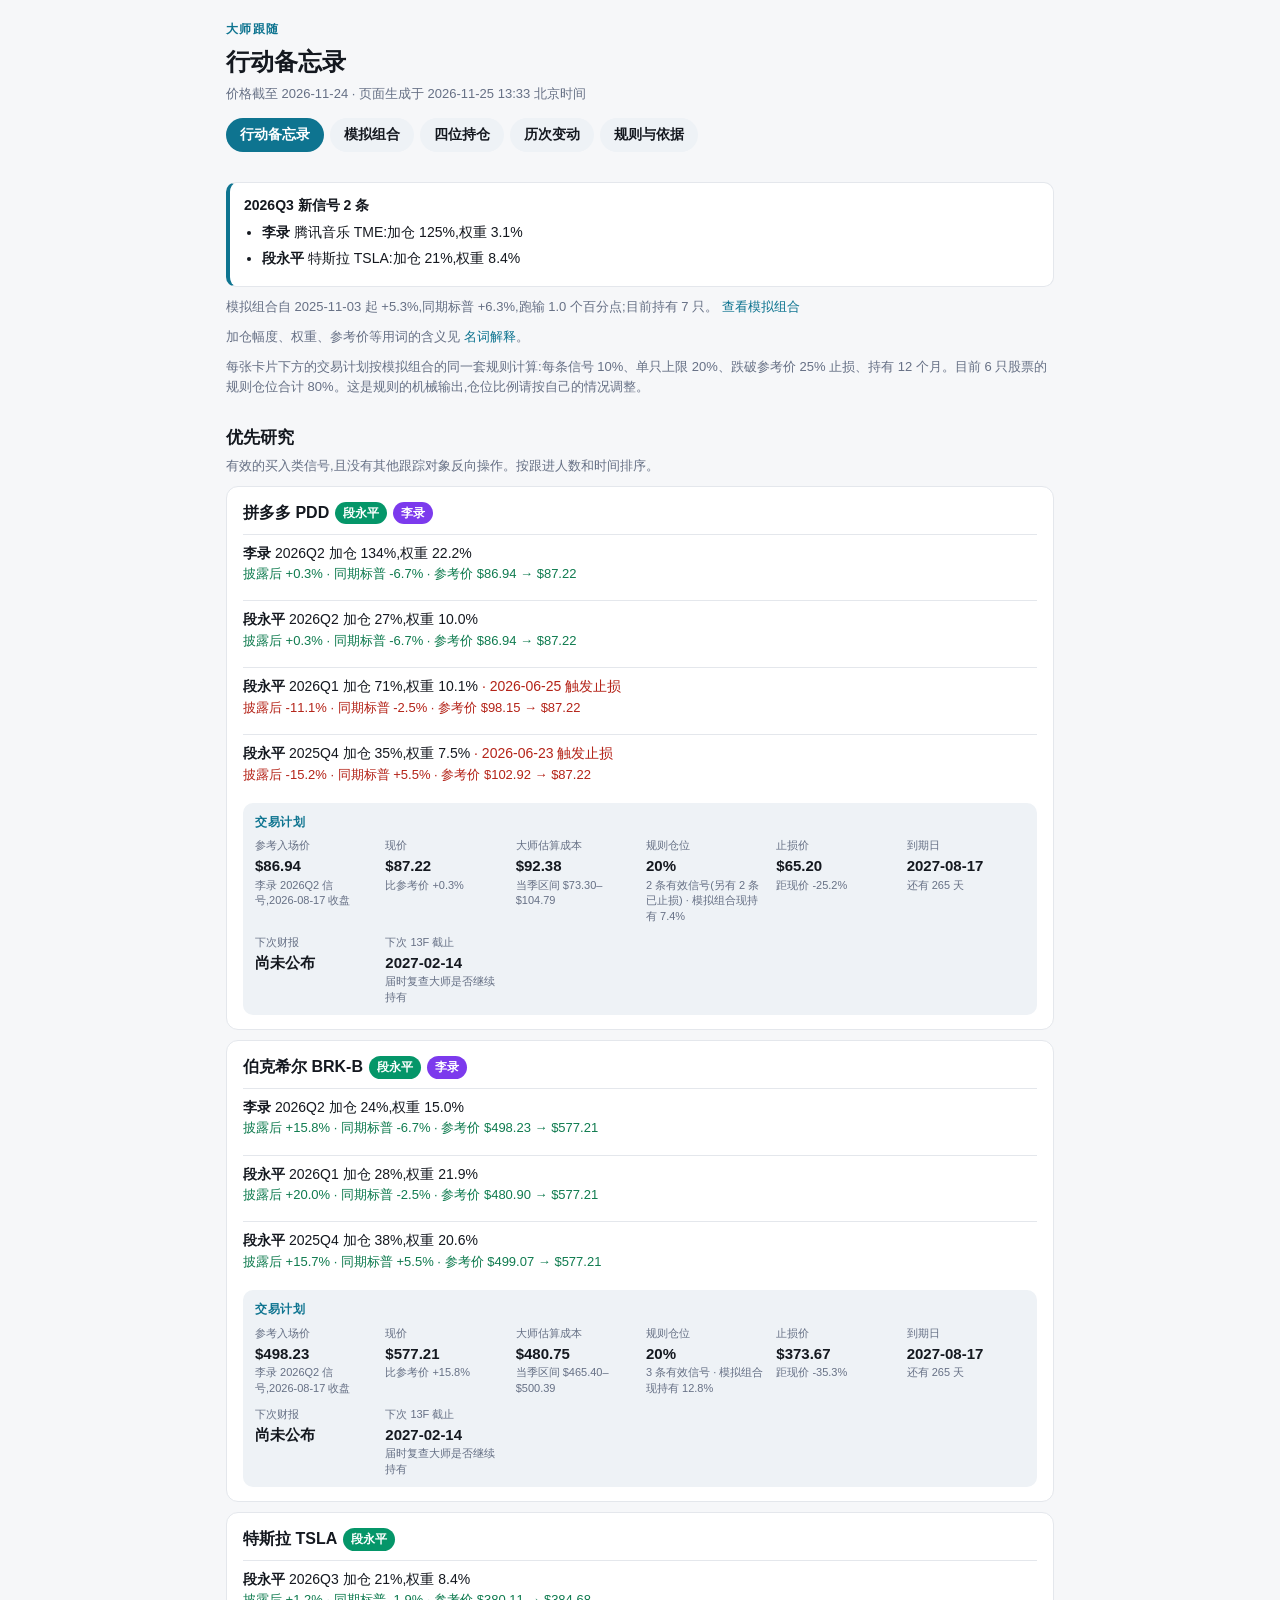
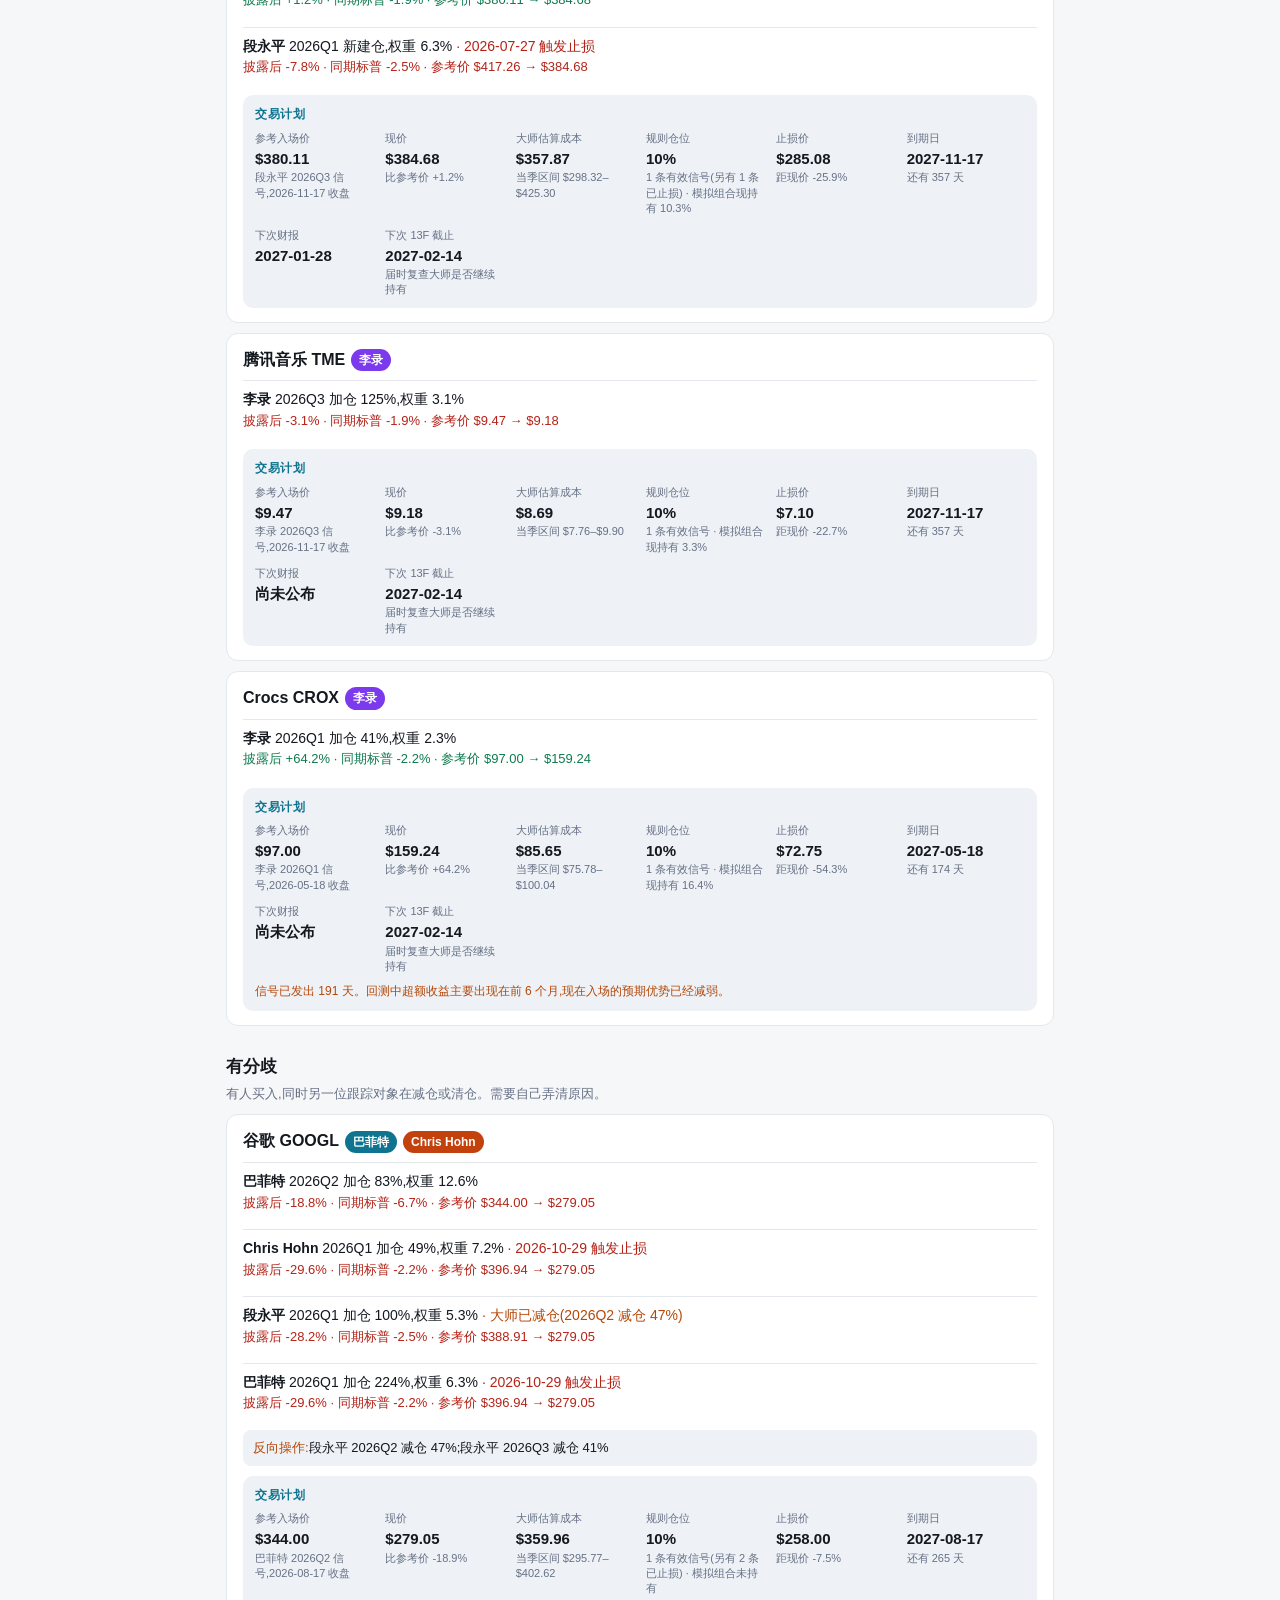
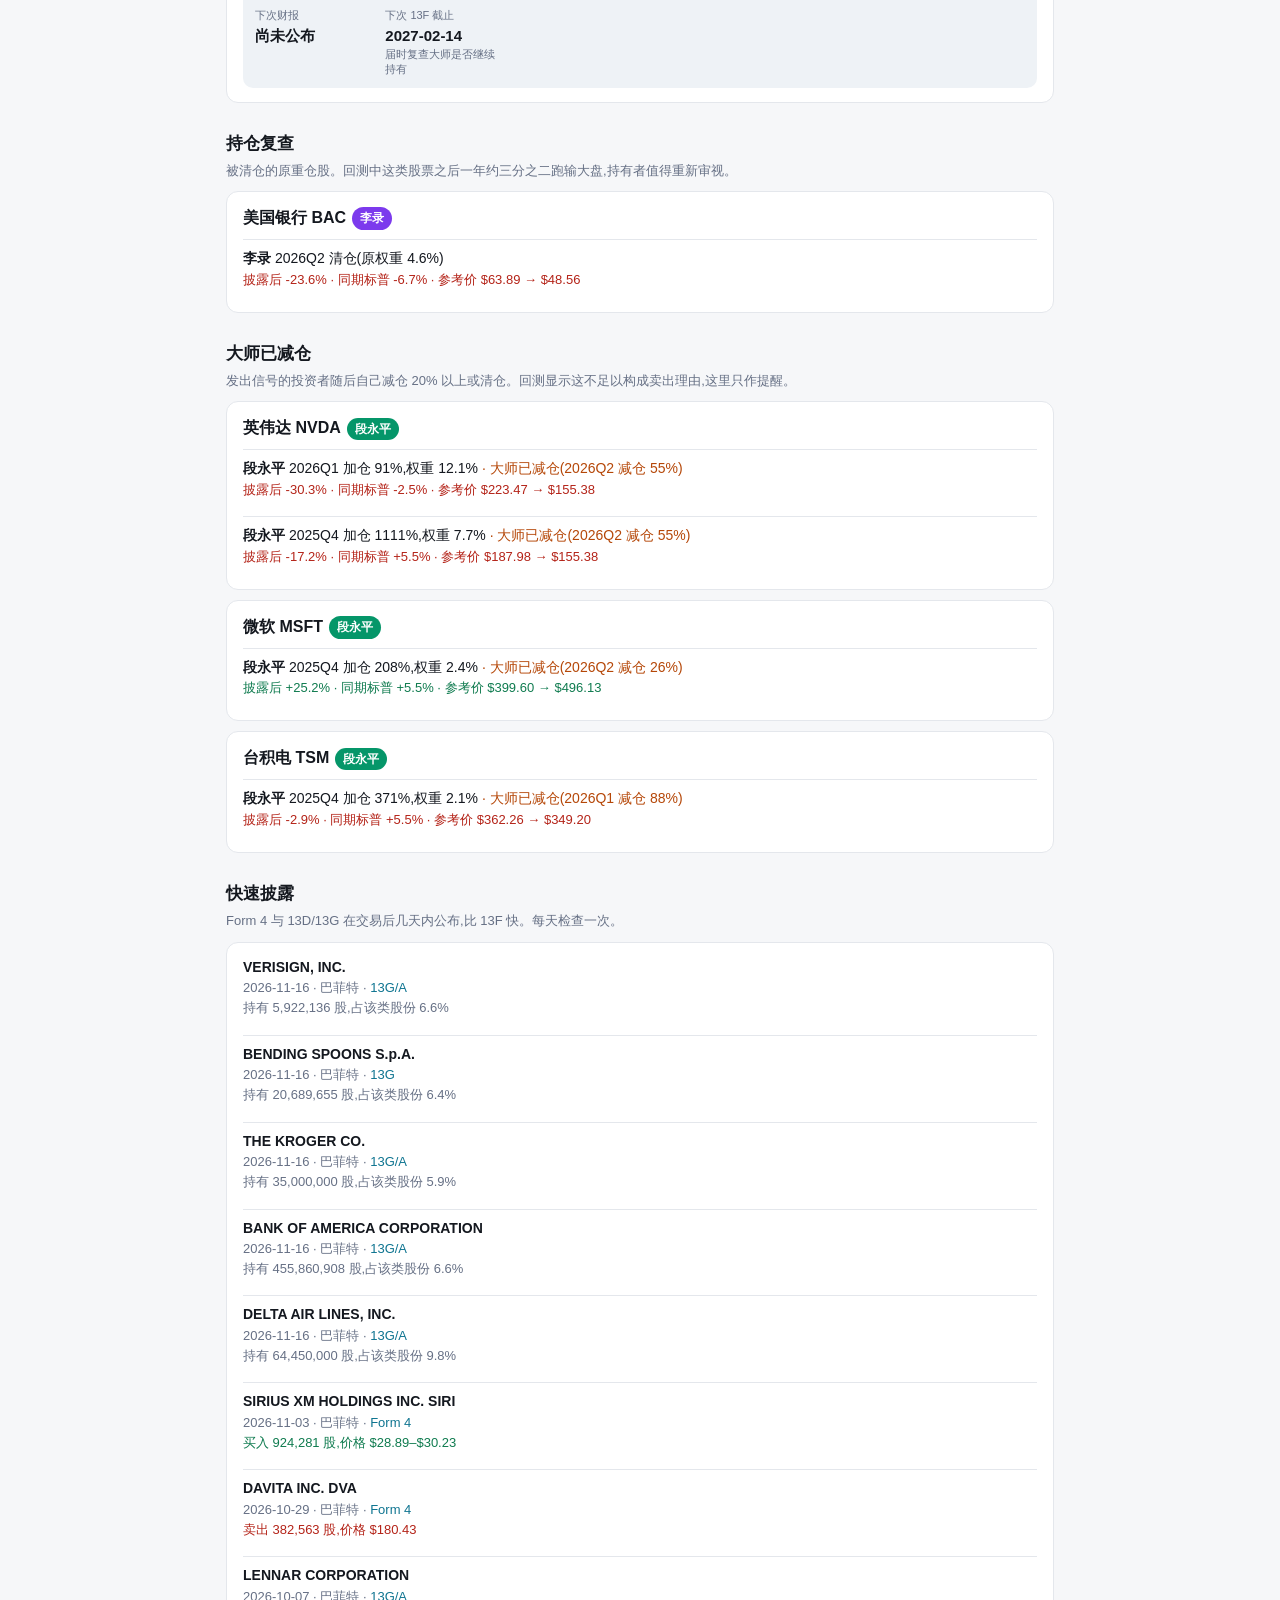
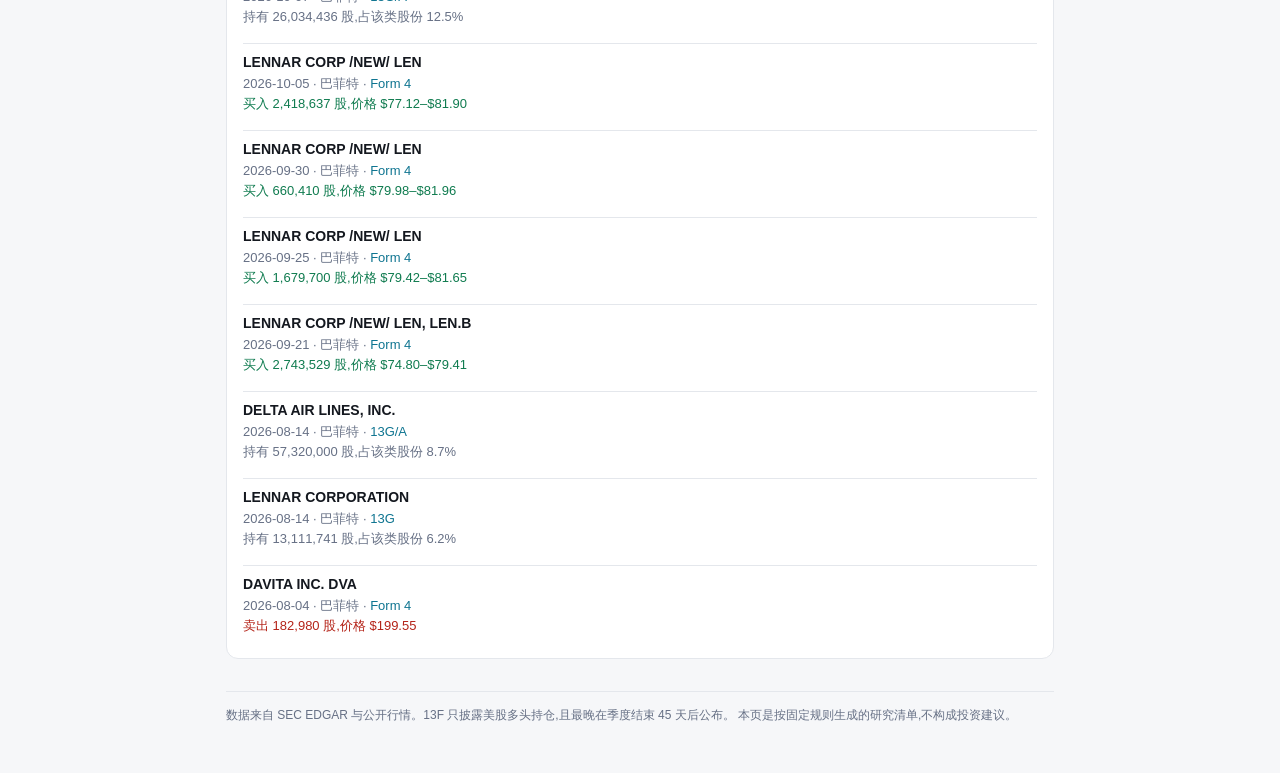
==== commit 588c1eab: "Update follow data and site [skip ci]" ====
--- a/docs/index.html
+++ b/docs/index.html
@@ -4,9 +4,9 @@
 <title>行动备忘录 · 大师跟随</title><link rel="stylesheet" href="assets/style.css?v=00ed2e57"></head>
 <body><div class="wrap">
 <header><div class="brand">大师跟随</div><h1>行动备忘录</h1>
-<div class="sub">价格截至 2026-11-23 · 页面生成于 2026-11-24 15:00 北京时间</div>
+<div class="sub">价格截至 2026-11-24 · 页面生成于 2026-11-25 13:33 北京时间</div>
 <nav><a href="index.html" class=on>行动备忘录</a><a href="portfolio.html">模拟组合</a><a href="investors.html">四位持仓</a><a href="changes.html">历次变动</a><a href="evidence.html">规则与依据</a></nav></header>
-<div class="banner"><b>2026Q3 新信号 2 条</b><ul class="plain"><li><b>李录</b> 腾讯音乐 TME:加仓 125%,权重 3.1%</li><li><b>段永平</b> 特斯拉 TSLA:加仓 21%,权重 8.4%</li></ul></div><div class="hint" style="margin-top:10px">模拟组合自 2025-11-03 起 +5.4%,同期标普 +6.8%,跑输 1.4 个百分点;目前持有 7 只。 <a href="portfolio.html">查看模拟组合</a></div><div class="hint" style="margin-top:10px">加仓幅度、权重、参考价等用词的含义见 <a href="evidence.html#glossary">名词解释</a>。</div><div class="hint" style="margin-top:10px">每张卡片下方的交易计划按模拟组合的同一套规则计算:每条信号 10%、单只上限 20%、跌破参考价 25% 止损、持有 12 个月。目前 6 只股票的规则仓位合计 80%。这是规则的机械输出,仓位比例请按自己的情况调整。</div><h2>优先研究</h2><div class="hint">有效的买入类信号,且没有其他跟踪对象反向操作。按跟进人数和时间排序。</div><div class="card"><h3>拼多多 PDD <span class="tag" style="background:#059669">段永平</span><span class="tag" style="background:#7c3aed">李录</span></h3><div class="row"><span class="who">李录</span> 2026Q2 加仓 134%,权重 22.2%<div class="perf up">披露后 +0.2% · 同期标普 -6.3% · 参考价 $86.94 → $87.14</div></div><div class="row"><span class="who">段永平</span> 2026Q2 加仓 27%,权重 10.0%<div class="perf up">披露后 +0.2% · 同期标普 -6.3% · 参考价 $86.94 → $87.14</div></div><div class="row"><span class="who">段永平</span> 2026Q1 加仓 71%,权重 10.1% <span class="down">· 2026-06-25 触发止损</span><div class="perf down">披露后 -11.2% · 同期标普 -2.1% · 参考价 $98.15 → $87.14</div></div><div class="row"><span class="who">段永平</span> 2025Q4 加仓 35%,权重 7.5% <span class="down">· 2026-06-23 触发止损</span><div class="perf down">披露后 -15.3% · 同期标普 +6.1% · 参考价 $102.92 → $87.14</div></div><div class="plan"><div class="plan-h">交易计划</div><div class="pgrid"><div class="pi"><div class="pl">参考入场价</div><div class="pv">$86.94</div><div class="ps">李录 2026Q2 信号,2026-08-17 收盘</div></div><div class="pi"><div class="pl">现价</div><div class="pv">$87.14</div><div class="ps">比参考价 +0.2%</div></div><div class="pi"><div class="pl">大师估算成本</div><div class="pv">$92.38</div><div class="ps">当季区间 $73.30–$104.79</div></div><div class="pi"><div class="pl">规则仓位</div><div class="pv">20%</div><div class="ps">2 条有效信号(另有 2 条已止损) · 模拟组合现持有 7.4%</div></div><div class="pi"><div class="pl">止损价</div><div class="pv">$65.20</div><div class="ps">距现价 -25.2%</div></div><div class="pi"><div class="pl">到期日</div><div class="pv">2027-08-17</div><div class="ps">还有 266 天</div></div><div class="pi"><div class="pl">下次财报</div><div class="pv">尚未公布</div><div class="ps"></div></div><div class="pi"><div class="pl">下次 13F 截止</div><div class="pv">2027-02-14</div><div class="ps">届时复查大师是否继续持有</div></div></div></div></div><div class="card"><h3>伯克希尔 BRK-B <span class="tag" style="background:#059669">段永平</span><span class="tag" style="background:#7c3aed">李录</span></h3><div class="row"><span class="who">李录</span> 2026Q2 加仓 24%,权重 15.0%<div class="perf up">披露后 +14.9% · 同期标普 -6.3% · 参考价 $498.23 → $572.36</div></div><div class="row"><span class="who">段永平</span> 2026Q1 加仓 28%,权重 21.9%<div class="perf up">披露后 +19.0% · 同期标普 -2.1% · 参考价 $480.90 → $572.36</div></div><div class="row"><span class="who">段永平</span> 2025Q4 加仓 38%,权重 20.6%<div class="perf up">披露后 +14.7% · 同期标普 +6.1% · 参考价 $499.07 → $572.36</div></div><div class="plan"><div class="plan-h">交易计划</div><div class="pgrid"><div class="pi"><div class="pl">参考入场价</div><div class="pv">$498.23</div><div class="ps">李录 2026Q2 信号,2026-08-17 收盘</div></div><div class="pi"><div class="pl">现价</div><div class="pv">$572.36</div><div class="ps">比参考价 +14.9%</div></div><div class="pi"><div class="pl">大师估算成本</div><div class="pv">$480.75</div><div class="ps">当季区间 $465.40–$500.39</div></div><div class="pi"><div class="pl">规则仓位</div><div class="pv">20%</div><div class="ps">3 条有效信号 · 模拟组合现持有 12.7%</div></div><div class="pi"><div class="pl">止损价</div><div class="pv">$373.67</div><div class="ps">距现价 -34.7%</div></div><div class="pi"><div class="pl">到期日</div><div class="pv">2027-08-17</div><div class="ps">还有 266 天</div></div><div class="pi"><div class="pl">下次财报</div><div class="pv">尚未公布</div><div class="ps"></div></div><div class="pi"><div class="pl">下次 13F 截止</div><div class="pv">2027-02-14</div><div class="ps">届时复查大师是否继续持有</div></div></div></div></div><div class="card"><h3>特斯拉 TSLA <span class="tag" style="background:#059669">段永平</span></h3><div class="row"><span class="who">段永平</span> 2026Q3 加仓 21%,权重 8.4%<div class="perf up">披露后 +1.4% · 同期标普 -1.4% · 参考价 $380.11 → $385.46</div></div><div class="row"><span class="who">段永平</span> 2026Q1 新建仓,权重 6.3% <span class="down">· 2026-07-27 触发止损</span><div class="perf down">披露后 -7.6% · 同期标普 -2.1% · 参考价 $417.26 → $385.46</div></div><div class="plan"><div class="plan-h">交易计划</div><div class="pgrid"><div class="pi"><div class="pl">参考入场价</div><div class="pv">$380.11</div><div class="ps">段永平 2026Q3 信号,2026-11-17 收盘</div></div><div class="pi"><div class="pl">现价</div><div class="pv">$385.46</div><div class="ps">比参考价 +1.4%</div></div><div class="pi"><div class="pl">大师估算成本</div><div class="pv">$357.87</div><div class="ps">当季区间 $298.32–$425.30</div></div><div class="pi"><div class="pl">规则仓位</div><div class="pv">10%</div><div class="ps">1 条有效信号(另有 1 条已止损) · 模拟组合现持有 10.3%</div></div><div class="pi"><div class="pl">止损价</div><div class="pv">$285.08</div><div class="ps">距现价 -26.0%</div></div><div class="pi"><div class="pl">到期日</div><div class="pv">2027-11-17</div><div class="ps">还有 358 天</div></div><div class="pi"><div class="pl">下次财报</div><div class="pv">2027-01-28</div><div class="ps"></div></div><div class="pi"><div class="pl">下次 13F 截止</div><div class="pv">2027-02-14</div><div class="ps">届时复查大师是否继续持有</div></div></div></div></div><div class="card"><h3>腾讯音乐 TME <span class="tag" style="background:#7c3aed">李录</span></h3><div class="row"><span class="who">李录</span> 2026Q3 加仓 125%,权重 3.1%<div class="perf down">披露后 -5.3% · 同期标普 -1.4% · 参考价 $9.47 → $8.97</div></div><div class="plan"><div class="plan-h">交易计划</div><div class="pgrid"><div class="pi"><div class="pl">参考入场价</div><div class="pv">$9.47</div><div class="ps">李录 2026Q3 信号,2026-11-17 收盘</div></div><div class="pi"><div class="pl">现价</div><div class="pv">$8.97</div><div class="ps">比参考价 -5.3%</div></div><div class="pi"><div class="pl">大师估算成本</div><div class="pv">$8.69</div><div class="ps">当季区间 $7.76–$9.90</div></div><div class="pi"><div class="pl">规则仓位</div><div class="pv">10%</div><div class="ps">1 条有效信号 · 模拟组合现持有 3.2%</div></div><div class="pi"><div class="pl">止损价</div><div class="pv">$7.10</div><div class="ps">距现价 -20.8%</div></div><div class="pi"><div class="pl">到期日</div><div class="pv">2027-11-17</div><div class="ps">还有 358 天</div></div><div class="pi"><div class="pl">下次财报</div><div class="pv">尚未公布</div><div class="ps"></div></div><div class="pi"><div class="pl">下次 13F 截止</div><div class="pv">2027-02-14</div><div class="ps">届时复查大师是否继续持有</div></div></div></div></div><div class="card"><h3>Crocs CROX <span class="tag" style="background:#7c3aed">李录</span></h3><div class="row"><span class="who">李录</span> 2026Q1 加仓 41%,权重 2.3%<div class="perf up">披露后 +62.7% · 同期标普 -1.7% · 参考价 $97.00 → $157.78</div></div><div class="plan"><div class="plan-h">交易计划</div><div class="pgrid"><div class="pi"><div class="pl">参考入场价</div><div class="pv">$97.00</div><div class="ps">李录 2026Q1 信号,2026-05-18 收盘</div></div><div class="pi"><div class="pl">现价</div><div class="pv">$157.78</div><div class="ps">比参考价 +62.7%</div></div><div class="pi"><div class="pl">大师估算成本</div><div class="pv">$85.65</div><div class="ps">当季区间 $75.78–$100.04</div></div><div class="pi"><div class="pl">规则仓位</div><div class="pv">10%</div><div class="ps">1 条有效信号 · 模拟组合现持有 16.2%</div></div><div class="pi"><div class="pl">止损价</div><div class="pv">$72.75</div><div class="ps">距现价 -53.9%</div></div><div class="pi"><div class="pl">到期日</div><div class="pv">2027-05-18</div><div class="ps">还有 175 天</div></div><div class="pi"><div class="pl">下次财报</div><div class="pv">尚未公布</div><div class="ps"></div></div><div class="pi"><div class="pl">下次 13F 截止</div><div class="pv">2027-02-14</div><div class="ps">届时复查大师是否继续持有</div></div></div><div class="perf warn">信号已发出 190 天。回测中超额收益主要出现在前 6 个月,现在入场的预期优势已经减弱。</div></div></div><h2>有分歧</h2><div class="hint">有人买入,同时另一位跟踪对象在减仓或清仓。需要自己弄清原因。</div><div class="card"><h3>谷歌 GOOGL <span class="tag" style="background:#0e7490">巴菲特</span><span class="tag" style="background:#c2410c">Chris Hohn</span></h3><div class="row"><span class="who">巴菲特</span> 2026Q2 加仓 83%,权重 12.6%<div class="perf down">披露后 -17.9% · 同期标普 -6.3% · 参考价 $344.00 → $282.10</div></div><div class="row"><span class="who">Chris Hohn</span> 2026Q1 加仓 49%,权重 7.2% <span class="down">· 2026-10-29 触发止损</span><div class="perf down">披露后 -28.8% · 同期标普 -1.7% · 参考价 $396.94 → $282.10</div></div><div class="row"><span class="who">段永平</span> 2026Q1 加仓 100%,权重 5.3% <span class="warn">· 大师已减仓(2026Q2 减仓 47%)</span><div class="perf down">披露后 -27.4% · 同期标普 -2.1% · 参考价 $388.91 → $282.10</div></div><div class="row"><span class="who">巴菲特</span> 2026Q1 加仓 224%,权重 6.3% <span class="down">· 2026-10-29 触发止损</span><div class="perf down">披露后 -28.8% · 同期标普 -1.7% · 参考价 $396.94 → $282.10</div></div><div class="note"><span class="warn">反向操作:</span>段永平 2026Q2 减仓 47%;段永平 2026Q3 减仓 41%</div><div class="plan"><div class="plan-h">交易计划</div><div class="pgrid"><div class="pi"><div class="pl">参考入场价</div><div class="pv">$344.00</div><div class="ps">巴菲特 2026Q2 信号,2026-08-17 收盘</div></div><div class="pi"><div class="pl">现价</div><div class="pv">$282.10</div><div class="ps">比参考价 -18.0%</div></div><div class="pi"><div class="pl">大师估算成本</div><div class="pv">$359.96</div><div class="ps">当季区间 $295.77–$402.62</div></div><div class="pi"><div class="pl">规则仓位</div><div class="pv">10%</div><div class="ps">1 条有效信号(另有 2 条已止损) · 模拟组合未持有</div></div><div class="pi"><div class="pl">止损价</div><div class="pv">$258.00</div><div class="ps">距现价 -8.5%</div></div><div class="pi"><div class="pl">到期日</div><div class="pv">2027-08-17</div><div class="ps">还有 266 天</div></div><div class="pi"><div class="pl">下次财报</div><div class="pv">尚未公布</div><div class="ps"></div></div><div class="pi"><div class="pl">下次 13F 截止</div><div class="pv">2027-02-14</div><div class="ps">届时复查大师是否继续持有</div></div></div></div></div><h2>持仓复查</h2><div class="hint">被清仓的原重仓股。回测中这类股票之后一年约三分之二跑输大盘,持有者值得重新审视。</div><div class="card"><h3>美国银行 BAC <span class="tag" style="background:#7c3aed">李录</span></h3><div class="row"><span class="who">李录</span> 2026Q2 清仓(原权重 4.6%)<div class="perf down">披露后 -24.3% · 同期标普 -6.3% · 参考价 $63.89 → $48.14</div></div></div><h2>大师已减仓</h2><div class="hint">发出信号的投资者随后自己减仓 20% 以上或清仓。回测显示这不足以构成卖出理由,这里只作提醒。</div><div class="card"><h3>英伟达 NVDA <span class="tag" style="background:#059669">段永平</span></h3><div class="row"><span class="who">段永平</span> 2026Q1 加仓 91%,权重 12.1% <span class="warn">· 大师已减仓(2026Q2 减仓 55%)</span><div class="perf down">披露后 -26.0% · 同期标普 -2.1% · 参考价 $223.47 → $165.05</div></div><div class="row"><span class="who">段永平</span> 2025Q4 加仓 1111%,权重 7.7% <span class="warn">· 大师已减仓(2026Q2 减仓 55%)</span><div class="perf down">披露后 -12.0% · 同期标普 +6.1% · 参考价 $187.98 → $165.05</div></div></div><div class="card"><h3>微软 MSFT <span class="tag" style="background:#059669">段永平</span></h3><div class="row"><span class="who">段永平</span> 2025Q4 加仓 208%,权重 2.4% <span class="warn">· 大师已减仓(2026Q2 减仓 26%)</span><div class="perf up">披露后 +24.3% · 同期标普 +6.1% · 参考价 $399.60 → $492.50</div></div></div><div class="card"><h3>台积电 TSM <span class="tag" style="background:#059669">段永平</span></h3><div class="row"><span class="who">段永平</span> 2025Q4 加仓 371%,权重 2.1% <span class="warn">· 大师已减仓(2026Q1 减仓 88%)</span><div class="perf down">披露后 +1.2% · 同期标普 +6.1% · 参考价 $362.26 → $363.60</div></div></div><h2>快速披露</h2><div class="hint">Form 4 与 13D/13G 在交易后几天内公布,比 13F 快。每天检查一次。</div><div class="card fast"><div class="row"><span class="who">VERISIGN, INC.</span><div class="perf">2026-11-16 · 巴菲特 · <a href="https://www.sec.gov/Archives/edgar/data/1067983/000119312526464219/xslSCHEDULE_13G_X02/primary_doc.xml">13G/A</a></div><div class="perf">持有 5,922,136 股,占该类股份 6.6%</div></div><div class="row"><span class="who">BENDING SPOONS S.p.A.</span><div class="perf">2026-11-16 · 巴菲特 · <a href="https://www.sec.gov/Archives/edgar/data/1067983/000119312526464218/xslSCHEDULE_13G_X02/primary_doc.xml">13G</a></div><div class="perf">持有 20,689,655 股,占该类股份 6.4%</div></div><div class="row"><span class="who">THE KROGER CO.</span><div class="perf">2026-11-16 · 巴菲特 · <a href="https://www.sec.gov/Archives/edgar/data/1067983/000119312526464214/xslSCHEDULE_13G_X02/primary_doc.xml">13G/A</a></div><div class="perf">持有 35,000,000 股,占该类股份 5.9%</div></div><div class="row"><span class="who">BANK OF AMERICA CORPORATION</span><div class="perf">2026-11-16 · 巴菲特 · <a href="https://www.sec.gov/Archives/edgar/data/1067983/000119312526464211/xslSCHEDULE_13G_X02/primary_doc.xml">13G/A</a></div><div class="perf">持有 455,860,908 股,占该类股份 6.6%</div></div><div class="row"><span class="who">DELTA AIR LINES, INC.</span><div class="perf">2026-11-16 · 巴菲特 · <a href="https://www.sec.gov/Archives/edgar/data/1067983/000119312526464189/xslSCHEDULE_13G_X02/primary_doc.xml">13G/A</a></div><div class="perf">持有 64,450,000 股,占该类股份 9.8%</div></div><div class="row"><span class="who">SIRIUS XM HOLDINGS INC. SIRI</span><div class="perf">2026-11-03 · 巴菲特 · <a href="https://www.sec.gov/Archives/edgar/data/1067983/000119312526445930/xslF345X06/ownership.xml">Form 4</a></div><div class="perf up">买入 924,281 股,价格 $28.89–$30.23</div></div><div class="row"><span class="who">DAVITA INC. DVA</span><div class="perf">2026-10-29 · 巴菲特 · <a href="https://www.sec.gov/Archives/edgar/data/1067983/000119312526438090/xslF345X06/ownership.xml">Form 4</a></div><div class="perf down">卖出 382,563 股,价格 $180.43</div></div><div class="row"><span class="who">LENNAR CORPORATION</span><div class="perf">2026-10-07 · 巴菲特 · <a href="https://www.sec.gov/Archives/edgar/data/1067983/000119312526417254/xslSCHEDULE_13G_X02/primary_doc.xml">13G/A</a></div><div class="perf">持有 26,034,436 股,占该类股份 12.5%</div></div><div class="row"><span class="who">LENNAR CORP /NEW/ LEN</span><div class="perf">2026-10-05 · 巴菲特 · <a href="https://www.sec.gov/Archives/edgar/data/1067983/000119312526414744/xslF345X06/ownership.xml">Form 4</a></div><div class="perf up">买入 2,418,637 股,价格 $77.12–$81.90</div></div><div class="row"><span class="who">LENNAR CORP /NEW/ LEN</span><div class="perf">2026-09-30 · 巴菲特 · <a href="https://www.sec.gov/Archives/edgar/data/1067983/000119312526409451/xslF345X06/ownership.xml">Form 4</a></div><div class="perf up">买入 660,410 股,价格 $79.98–$81.96</div></div><div class="row"><span class="who">LENNAR CORP /NEW/ LEN</span><div class="perf">2026-09-25 · 巴菲特 · <a href="https://www.sec.gov/Archives/edgar/data/1067983/000119312526403089/xslF345X06/ownership.xml">Form 4</a></div><div class="perf up">买入 1,679,700 股,价格 $79.42–$81.65</div></div><div class="row"><span class="who">LENNAR CORP /NEW/ LEN, LEN.B</span><div class="perf">2026-09-21 · 巴菲特 · <a href="https://www.sec.gov/Archives/edgar/data/1067983/000119312526397059/xslF345X06/ownership.xml">Form 4</a></div><div class="perf up">买入 2,743,529 股,价格 $74.80–$79.41</div></div><div class="row"><span class="who">DELTA AIR LINES, INC.</span><div class="perf">2026-08-14 · 巴菲特 · <a href="https://www.sec.gov/Archives/edgar/data/1067983/000119312526352910/xslSCHEDULE_13G_X02/primary_doc.xml">13G/A</a></div><div class="perf">持有 57,320,000 股,占该类股份 8.7%</div></div><div class="row"><span class="who">LENNAR CORPORATION</span><div class="perf">2026-08-14 · 巴菲特 · <a href="https://www.sec.gov/Archives/edgar/data/1067983/000119312526352904/xslSCHEDULE_13G_X02/primary_doc.xml">13G</a></div><div class="perf">持有 13,111,741 股,占该类股份 6.2%</div></div><div class="row"><span class="who">DAVITA INC. DVA</span><div class="perf">2026-08-04 · 巴菲特 · <a href="https://www.sec.gov/Archives/edgar/data/1067983/000119312526333151/xslF345X06/ownership.xml">Form 4</a></div><div class="perf down">卖出 182,980 股,价格 $199.55</div></div></div>
+<div class="banner"><b>2026Q3 新信号 2 条</b><ul class="plain"><li><b>李录</b> 腾讯音乐 TME:加仓 125%,权重 3.1%</li><li><b>段永平</b> 特斯拉 TSLA:加仓 21%,权重 8.4%</li></ul></div><div class="hint" style="margin-top:10px">模拟组合自 2025-11-03 起 +5.3%,同期标普 +6.3%,跑输 1.0 个百分点;目前持有 7 只。 <a href="portfolio.html">查看模拟组合</a></div><div class="hint" style="margin-top:10px">加仓幅度、权重、参考价等用词的含义见 <a href="evidence.html#glossary">名词解释</a>。</div><div class="hint" style="margin-top:10px">每张卡片下方的交易计划按模拟组合的同一套规则计算:每条信号 10%、单只上限 20%、跌破参考价 25% 止损、持有 12 个月。目前 6 只股票的规则仓位合计 80%。这是规则的机械输出,仓位比例请按自己的情况调整。</div><h2>优先研究</h2><div class="hint">有效的买入类信号,且没有其他跟踪对象反向操作。按跟进人数和时间排序。</div><div class="card"><h3>拼多多 PDD <span class="tag" style="background:#059669">段永平</span><span class="tag" style="background:#7c3aed">李录</span></h3><div class="row"><span class="who">李录</span> 2026Q2 加仓 134%,权重 22.2%<div class="perf up">披露后 +0.3% · 同期标普 -6.7% · 参考价 $86.94 → $87.22</div></div><div class="row"><span class="who">段永平</span> 2026Q2 加仓 27%,权重 10.0%<div class="perf up">披露后 +0.3% · 同期标普 -6.7% · 参考价 $86.94 → $87.22</div></div><div class="row"><span class="who">段永平</span> 2026Q1 加仓 71%,权重 10.1% <span class="down">· 2026-06-25 触发止损</span><div class="perf down">披露后 -11.1% · 同期标普 -2.5% · 参考价 $98.15 → $87.22</div></div><div class="row"><span class="who">段永平</span> 2025Q4 加仓 35%,权重 7.5% <span class="down">· 2026-06-23 触发止损</span><div class="perf down">披露后 -15.2% · 同期标普 +5.5% · 参考价 $102.92 → $87.22</div></div><div class="plan"><div class="plan-h">交易计划</div><div class="pgrid"><div class="pi"><div class="pl">参考入场价</div><div class="pv">$86.94</div><div class="ps">李录 2026Q2 信号,2026-08-17 收盘</div></div><div class="pi"><div class="pl">现价</div><div class="pv">$87.22</div><div class="ps">比参考价 +0.3%</div></div><div class="pi"><div class="pl">大师估算成本</div><div class="pv">$92.38</div><div class="ps">当季区间 $73.30–$104.79</div></div><div class="pi"><div class="pl">规则仓位</div><div class="pv">20%</div><div class="ps">2 条有效信号(另有 2 条已止损) · 模拟组合现持有 7.4%</div></div><div class="pi"><div class="pl">止损价</div><div class="pv">$65.20</div><div class="ps">距现价 -25.2%</div></div><div class="pi"><div class="pl">到期日</div><div class="pv">2027-08-17</div><div class="ps">还有 265 天</div></div><div class="pi"><div class="pl">下次财报</div><div class="pv">尚未公布</div><div class="ps"></div></div><div class="pi"><div class="pl">下次 13F 截止</div><div class="pv">2027-02-14</div><div class="ps">届时复查大师是否继续持有</div></div></div></div></div><div class="card"><h3>伯克希尔 BRK-B <span class="tag" style="background:#059669">段永平</span><span class="tag" style="background:#7c3aed">李录</span></h3><div class="row"><span class="who">李录</span> 2026Q2 加仓 24%,权重 15.0%<div class="perf up">披露后 +15.8% · 同期标普 -6.7% · 参考价 $498.23 → $577.21</div></div><div class="row"><span class="who">段永平</span> 2026Q1 加仓 28%,权重 21.9%<div class="perf up">披露后 +20.0% · 同期标普 -2.5% · 参考价 $480.90 → $577.21</div></div><div class="row"><span class="who">段永平</span> 2025Q4 加仓 38%,权重 20.6%<div class="perf up">披露后 +15.7% · 同期标普 +5.5% · 参考价 $499.07 → $577.21</div></div><div class="plan"><div class="plan-h">交易计划</div><div class="pgrid"><div class="pi"><div class="pl">参考入场价</div><div class="pv">$498.23</div><div class="ps">李录 2026Q2 信号,2026-08-17 收盘</div></div><div class="pi"><div class="pl">现价</div><div class="pv">$577.21</div><div class="ps">比参考价 +15.8%</div></div><div class="pi"><div class="pl">大师估算成本</div><div class="pv">$480.75</div><div class="ps">当季区间 $465.40–$500.39</div></div><div class="pi"><div class="pl">规则仓位</div><div class="pv">20%</div><div class="ps">3 条有效信号 · 模拟组合现持有 12.8%</div></div><div class="pi"><div class="pl">止损价</div><div class="pv">$373.67</div><div class="ps">距现价 -35.3%</div></div><div class="pi"><div class="pl">到期日</div><div class="pv">2027-08-17</div><div class="ps">还有 265 天</div></div><div class="pi"><div class="pl">下次财报</div><div class="pv">尚未公布</div><div class="ps"></div></div><div class="pi"><div class="pl">下次 13F 截止</div><div class="pv">2027-02-14</div><div class="ps">届时复查大师是否继续持有</div></div></div></div></div><div class="card"><h3>特斯拉 TSLA <span class="tag" style="background:#059669">段永平</span></h3><div class="row"><span class="who">段永平</span> 2026Q3 加仓 21%,权重 8.4%<div class="perf up">披露后 +1.2% · 同期标普 -1.9% · 参考价 $380.11 → $384.68</div></div><div class="row"><span class="who">段永平</span> 2026Q1 新建仓,权重 6.3% <span class="down">· 2026-07-27 触发止损</span><div class="perf down">披露后 -7.8% · 同期标普 -2.5% · 参考价 $417.26 → $384.68</div></div><div class="plan"><div class="plan-h">交易计划</div><div class="pgrid"><div class="pi"><div class="pl">参考入场价</div><div class="pv">$380.11</div><div class="ps">段永平 2026Q3 信号,2026-11-17 收盘</div></div><div class="pi"><div class="pl">现价</div><div class="pv">$384.68</div><div class="ps">比参考价 +1.2%</div></div><div class="pi"><div class="pl">大师估算成本</div><div class="pv">$357.87</div><div class="ps">当季区间 $298.32–$425.30</div></div><div class="pi"><div class="pl">规则仓位</div><div class="pv">10%</div><div class="ps">1 条有效信号(另有 1 条已止损) · 模拟组合现持有 10.3%</div></div><div class="pi"><div class="pl">止损价</div><div class="pv">$285.08</div><div class="ps">距现价 -25.9%</div></div><div class="pi"><div class="pl">到期日</div><div class="pv">2027-11-17</div><div class="ps">还有 357 天</div></div><div class="pi"><div class="pl">下次财报</div><div class="pv">2027-01-28</div><div class="ps"></div></div><div class="pi"><div class="pl">下次 13F 截止</div><div class="pv">2027-02-14</div><div class="ps">届时复查大师是否继续持有</div></div></div></div></div><div class="card"><h3>腾讯音乐 TME <span class="tag" style="background:#7c3aed">李录</span></h3><div class="row"><span class="who">李录</span> 2026Q3 加仓 125%,权重 3.1%<div class="perf down">披露后 -3.1% · 同期标普 -1.9% · 参考价 $9.47 → $9.18</div></div><div class="plan"><div class="plan-h">交易计划</div><div class="pgrid"><div class="pi"><div class="pl">参考入场价</div><div class="pv">$9.47</div><div class="ps">李录 2026Q3 信号,2026-11-17 收盘</div></div><div class="pi"><div class="pl">现价</div><div class="pv">$9.18</div><div class="ps">比参考价 -3.1%</div></div><div class="pi"><div class="pl">大师估算成本</div><div class="pv">$8.69</div><div class="ps">当季区间 $7.76–$9.90</div></div><div class="pi"><div class="pl">规则仓位</div><div class="pv">10%</div><div class="ps">1 条有效信号 · 模拟组合现持有 3.3%</div></div><div class="pi"><div class="pl">止损价</div><div class="pv">$7.10</div><div class="ps">距现价 -22.7%</div></div><div class="pi"><div class="pl">到期日</div><div class="pv">2027-11-17</div><div class="ps">还有 357 天</div></div><div class="pi"><div class="pl">下次财报</div><div class="pv">尚未公布</div><div class="ps"></div></div><div class="pi"><div class="pl">下次 13F 截止</div><div class="pv">2027-02-14</div><div class="ps">届时复查大师是否继续持有</div></div></div></div></div><div class="card"><h3>Crocs CROX <span class="tag" style="background:#7c3aed">李录</span></h3><div class="row"><span class="who">李录</span> 2026Q1 加仓 41%,权重 2.3%<div class="perf up">披露后 +64.2% · 同期标普 -2.2% · 参考价 $97.00 → $159.24</div></div><div class="plan"><div class="plan-h">交易计划</div><div class="pgrid"><div class="pi"><div class="pl">参考入场价</div><div class="pv">$97.00</div><div class="ps">李录 2026Q1 信号,2026-05-18 收盘</div></div><div class="pi"><div class="pl">现价</div><div class="pv">$159.24</div><div class="ps">比参考价 +64.2%</div></div><div class="pi"><div class="pl">大师估算成本</div><div class="pv">$85.65</div><div class="ps">当季区间 $75.78–$100.04</div></div><div class="pi"><div class="pl">规则仓位</div><div class="pv">10%</div><div class="ps">1 条有效信号 · 模拟组合现持有 16.4%</div></div><div class="pi"><div class="pl">止损价</div><div class="pv">$72.75</div><div class="ps">距现价 -54.3%</div></div><div class="pi"><div class="pl">到期日</div><div class="pv">2027-05-18</div><div class="ps">还有 174 天</div></div><div class="pi"><div class="pl">下次财报</div><div class="pv">尚未公布</div><div class="ps"></div></div><div class="pi"><div class="pl">下次 13F 截止</div><div class="pv">2027-02-14</div><div class="ps">届时复查大师是否继续持有</div></div></div><div class="perf warn">信号已发出 191 天。回测中超额收益主要出现在前 6 个月,现在入场的预期优势已经减弱。</div></div></div><h2>有分歧</h2><div class="hint">有人买入,同时另一位跟踪对象在减仓或清仓。需要自己弄清原因。</div><div class="card"><h3>谷歌 GOOGL <span class="tag" style="background:#0e7490">巴菲特</span><span class="tag" style="background:#c2410c">Chris Hohn</span></h3><div class="row"><span class="who">巴菲特</span> 2026Q2 加仓 83%,权重 12.6%<div class="perf down">披露后 -18.8% · 同期标普 -6.7% · 参考价 $344.00 → $279.05</div></div><div class="row"><span class="who">Chris Hohn</span> 2026Q1 加仓 49%,权重 7.2% <span class="down">· 2026-10-29 触发止损</span><div class="perf down">披露后 -29.6% · 同期标普 -2.2% · 参考价 $396.94 → $279.05</div></div><div class="row"><span class="who">段永平</span> 2026Q1 加仓 100%,权重 5.3% <span class="warn">· 大师已减仓(2026Q2 减仓 47%)</span><div class="perf down">披露后 -28.2% · 同期标普 -2.5% · 参考价 $388.91 → $279.05</div></div><div class="row"><span class="who">巴菲特</span> 2026Q1 加仓 224%,权重 6.3% <span class="down">· 2026-10-29 触发止损</span><div class="perf down">披露后 -29.6% · 同期标普 -2.2% · 参考价 $396.94 → $279.05</div></div><div class="note"><span class="warn">反向操作:</span>段永平 2026Q2 减仓 47%;段永平 2026Q3 减仓 41%</div><div class="plan"><div class="plan-h">交易计划</div><div class="pgrid"><div class="pi"><div class="pl">参考入场价</div><div class="pv">$344.00</div><div class="ps">巴菲特 2026Q2 信号,2026-08-17 收盘</div></div><div class="pi"><div class="pl">现价</div><div class="pv">$279.05</div><div class="ps">比参考价 -18.9%</div></div><div class="pi"><div class="pl">大师估算成本</div><div class="pv">$359.96</div><div class="ps">当季区间 $295.77–$402.62</div></div><div class="pi"><div class="pl">规则仓位</div><div class="pv">10%</div><div class="ps">1 条有效信号(另有 2 条已止损) · 模拟组合未持有</div></div><div class="pi"><div class="pl">止损价</div><div class="pv">$258.00</div><div class="ps">距现价 -7.5%</div></div><div class="pi"><div class="pl">到期日</div><div class="pv">2027-08-17</div><div class="ps">还有 265 天</div></div><div class="pi"><div class="pl">下次财报</div><div class="pv">尚未公布</div><div class="ps"></div></div><div class="pi"><div class="pl">下次 13F 截止</div><div class="pv">2027-02-14</div><div class="ps">届时复查大师是否继续持有</div></div></div></div></div><h2>持仓复查</h2><div class="hint">被清仓的原重仓股。回测中这类股票之后一年约三分之二跑输大盘,持有者值得重新审视。</div><div class="card"><h3>美国银行 BAC <span class="tag" style="background:#7c3aed">李录</span></h3><div class="row"><span class="who">李录</span> 2026Q2 清仓(原权重 4.6%)<div class="perf down">披露后 -23.6% · 同期标普 -6.7% · 参考价 $63.89 → $48.56</div></div></div><h2>大师已减仓</h2><div class="hint">发出信号的投资者随后自己减仓 20% 以上或清仓。回测显示这不足以构成卖出理由,这里只作提醒。</div><div class="card"><h3>英伟达 NVDA <span class="tag" style="background:#059669">段永平</span></h3><div class="row"><span class="who">段永平</span> 2026Q1 加仓 91%,权重 12.1% <span class="warn">· 大师已减仓(2026Q2 减仓 55%)</span><div class="perf down">披露后 -30.3% · 同期标普 -2.5% · 参考价 $223.47 → $155.38</div></div><div class="row"><span class="who">段永平</span> 2025Q4 加仓 1111%,权重 7.7% <span class="warn">· 大师已减仓(2026Q2 减仓 55%)</span><div class="perf down">披露后 -17.2% · 同期标普 +5.5% · 参考价 $187.98 → $155.38</div></div></div><div class="card"><h3>微软 MSFT <span class="tag" style="background:#059669">段永平</span></h3><div class="row"><span class="who">段永平</span> 2025Q4 加仓 208%,权重 2.4% <span class="warn">· 大师已减仓(2026Q2 减仓 26%)</span><div class="perf up">披露后 +25.2% · 同期标普 +5.5% · 参考价 $399.60 → $496.13</div></div></div><div class="card"><h3>台积电 TSM <span class="tag" style="background:#059669">段永平</span></h3><div class="row"><span class="who">段永平</span> 2025Q4 加仓 371%,权重 2.1% <span class="warn">· 大师已减仓(2026Q1 减仓 88%)</span><div class="perf down">披露后 -2.9% · 同期标普 +5.5% · 参考价 $362.26 → $349.20</div></div></div><h2>快速披露</h2><div class="hint">Form 4 与 13D/13G 在交易后几天内公布,比 13F 快。每天检查一次。</div><div class="card fast"><div class="row"><span class="who">VERISIGN, INC.</span><div class="perf">2026-11-16 · 巴菲特 · <a href="https://www.sec.gov/Archives/edgar/data/1067983/000119312526464219/xslSCHEDULE_13G_X02/primary_doc.xml">13G/A</a></div><div class="perf">持有 5,922,136 股,占该类股份 6.6%</div></div><div class="row"><span class="who">BENDING SPOONS S.p.A.</span><div class="perf">2026-11-16 · 巴菲特 · <a href="https://www.sec.gov/Archives/edgar/data/1067983/000119312526464218/xslSCHEDULE_13G_X02/primary_doc.xml">13G</a></div><div class="perf">持有 20,689,655 股,占该类股份 6.4%</div></div><div class="row"><span class="who">THE KROGER CO.</span><div class="perf">2026-11-16 · 巴菲特 · <a href="https://www.sec.gov/Archives/edgar/data/1067983/000119312526464214/xslSCHEDULE_13G_X02/primary_doc.xml">13G/A</a></div><div class="perf">持有 35,000,000 股,占该类股份 5.9%</div></div><div class="row"><span class="who">BANK OF AMERICA CORPORATION</span><div class="perf">2026-11-16 · 巴菲特 · <a href="https://www.sec.gov/Archives/edgar/data/1067983/000119312526464211/xslSCHEDULE_13G_X02/primary_doc.xml">13G/A</a></div><div class="perf">持有 455,860,908 股,占该类股份 6.6%</div></div><div class="row"><span class="who">DELTA AIR LINES, INC.</span><div class="perf">2026-11-16 · 巴菲特 · <a href="https://www.sec.gov/Archives/edgar/data/1067983/000119312526464189/xslSCHEDULE_13G_X02/primary_doc.xml">13G/A</a></div><div class="perf">持有 64,450,000 股,占该类股份 9.8%</div></div><div class="row"><span class="who">SIRIUS XM HOLDINGS INC. SIRI</span><div class="perf">2026-11-03 · 巴菲特 · <a href="https://www.sec.gov/Archives/edgar/data/1067983/000119312526445930/xslF345X06/ownership.xml">Form 4</a></div><div class="perf up">买入 924,281 股,价格 $28.89–$30.23</div></div><div class="row"><span class="who">DAVITA INC. DVA</span><div class="perf">2026-10-29 · 巴菲特 · <a href="https://www.sec.gov/Archives/edgar/data/1067983/000119312526438090/xslF345X06/ownership.xml">Form 4</a></div><div class="perf down">卖出 382,563 股,价格 $180.43</div></div><div class="row"><span class="who">LENNAR CORPORATION</span><div class="perf">2026-10-07 · 巴菲特 · <a href="https://www.sec.gov/Archives/edgar/data/1067983/000119312526417254/xslSCHEDULE_13G_X02/primary_doc.xml">13G/A</a></div><div class="perf">持有 26,034,436 股,占该类股份 12.5%</div></div><div class="row"><span class="who">LENNAR CORP /NEW/ LEN</span><div class="perf">2026-10-05 · 巴菲特 · <a href="https://www.sec.gov/Archives/edgar/data/1067983/000119312526414744/xslF345X06/ownership.xml">Form 4</a></div><div class="perf up">买入 2,418,637 股,价格 $77.12–$81.90</div></div><div class="row"><span class="who">LENNAR CORP /NEW/ LEN</span><div class="perf">2026-09-30 · 巴菲特 · <a href="https://www.sec.gov/Archives/edgar/data/1067983/000119312526409451/xslF345X06/ownership.xml">Form 4</a></div><div class="perf up">买入 660,410 股,价格 $79.98–$81.96</div></div><div class="row"><span class="who">LENNAR CORP /NEW/ LEN</span><div class="perf">2026-09-25 · 巴菲特 · <a href="https://www.sec.gov/Archives/edgar/data/1067983/000119312526403089/xslF345X06/ownership.xml">Form 4</a></div><div class="perf up">买入 1,679,700 股,价格 $79.42–$81.65</div></div><div class="row"><span class="who">LENNAR CORP /NEW/ LEN, LEN.B</span><div class="perf">2026-09-21 · 巴菲特 · <a href="https://www.sec.gov/Archives/edgar/data/1067983/000119312526397059/xslF345X06/ownership.xml">Form 4</a></div><div class="perf up">买入 2,743,529 股,价格 $74.80–$79.41</div></div><div class="row"><span class="who">DELTA AIR LINES, INC.</span><div class="perf">2026-08-14 · 巴菲特 · <a href="https://www.sec.gov/Archives/edgar/data/1067983/000119312526352910/xslSCHEDULE_13G_X02/primary_doc.xml">13G/A</a></div><div class="perf">持有 57,320,000 股,占该类股份 8.7%</div></div><div class="row"><span class="who">LENNAR CORPORATION</span><div class="perf">2026-08-14 · 巴菲特 · <a href="https://www.sec.gov/Archives/edgar/data/1067983/000119312526352904/xslSCHEDULE_13G_X02/primary_doc.xml">13G</a></div><div class="perf">持有 13,111,741 股,占该类股份 6.2%</div></div><div class="row"><span class="who">DAVITA INC. DVA</span><div class="perf">2026-08-04 · 巴菲特 · <a href="https://www.sec.gov/Archives/edgar/data/1067983/000119312526333151/xslF345X06/ownership.xml">Form 4</a></div><div class="perf down">卖出 182,980 股,价格 $199.55</div></div></div>
 <footer>数据来自 SEC EDGAR 与公开行情。13F 只披露美股多头持仓,且最晚在季度结束 45 天后公布。
 本页是按固定规则生成的研究清单,不构成投资建议。</footer>
 </div></body></html>
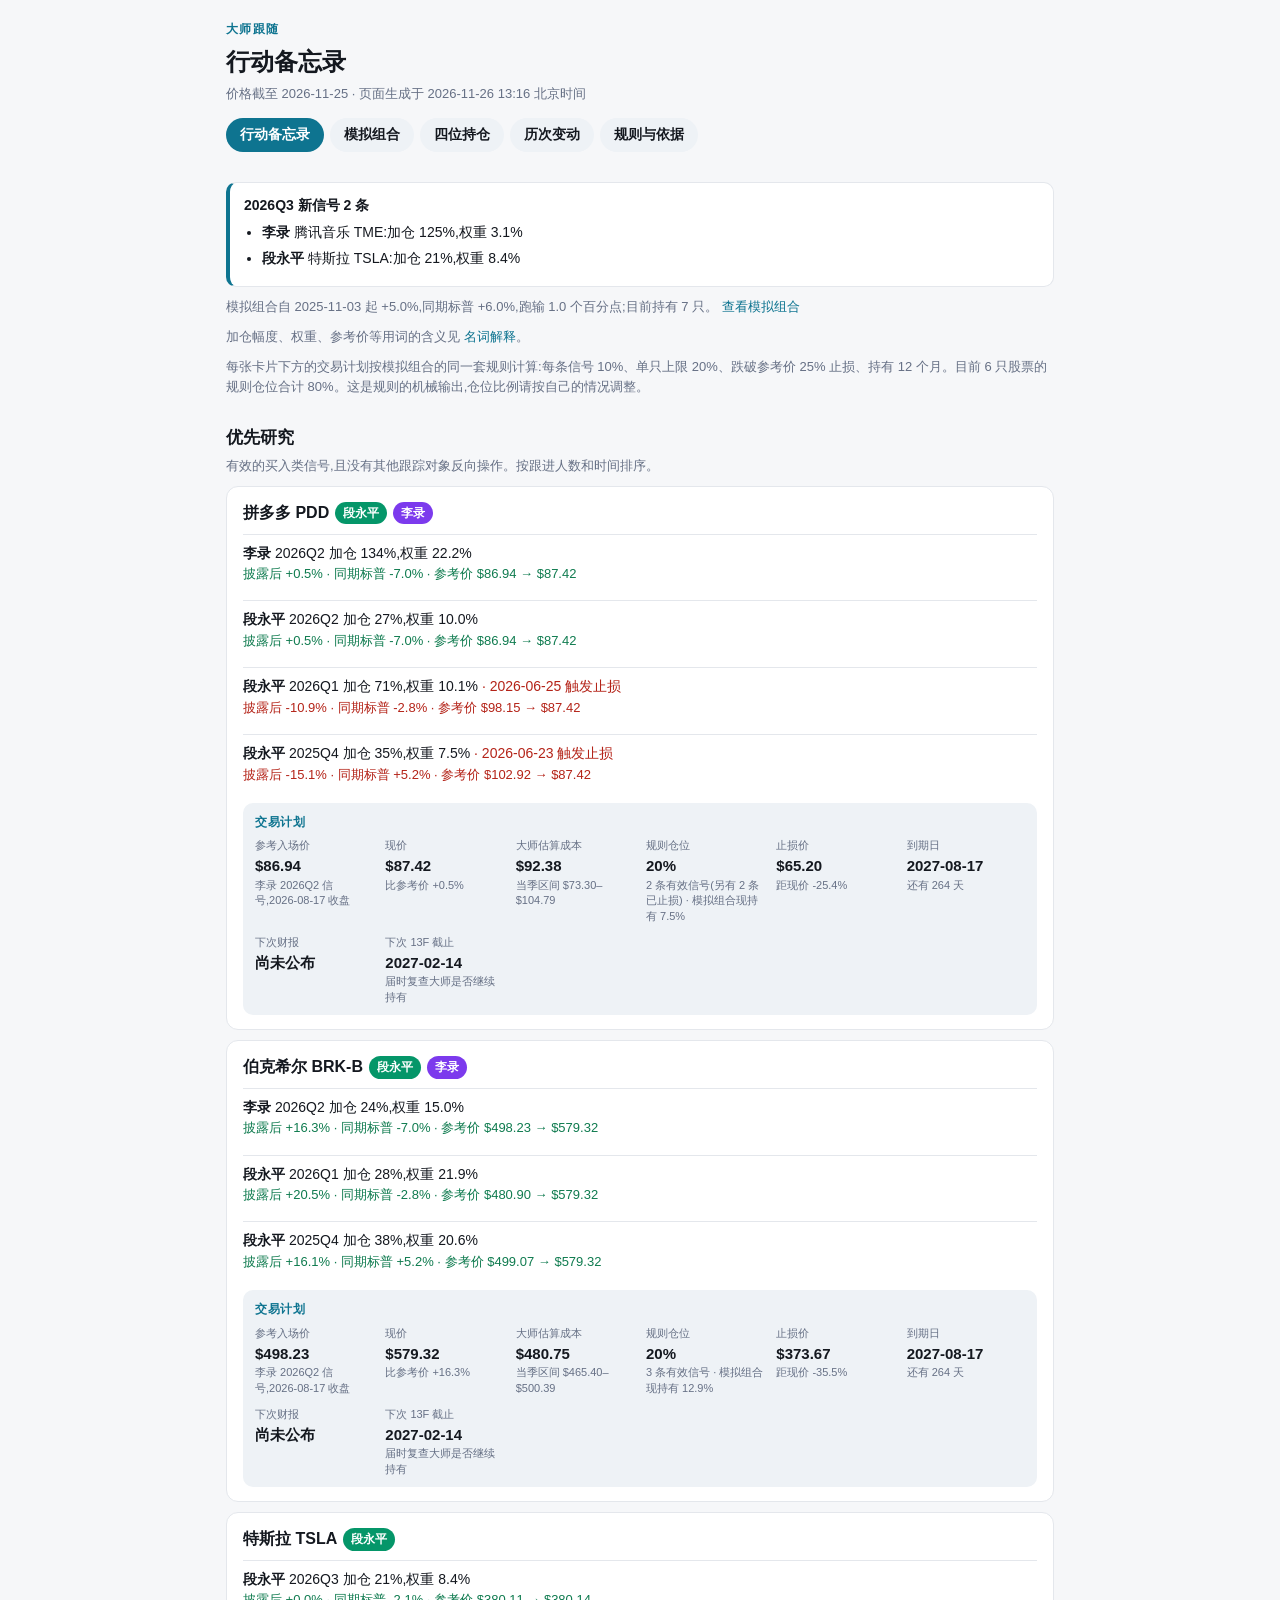
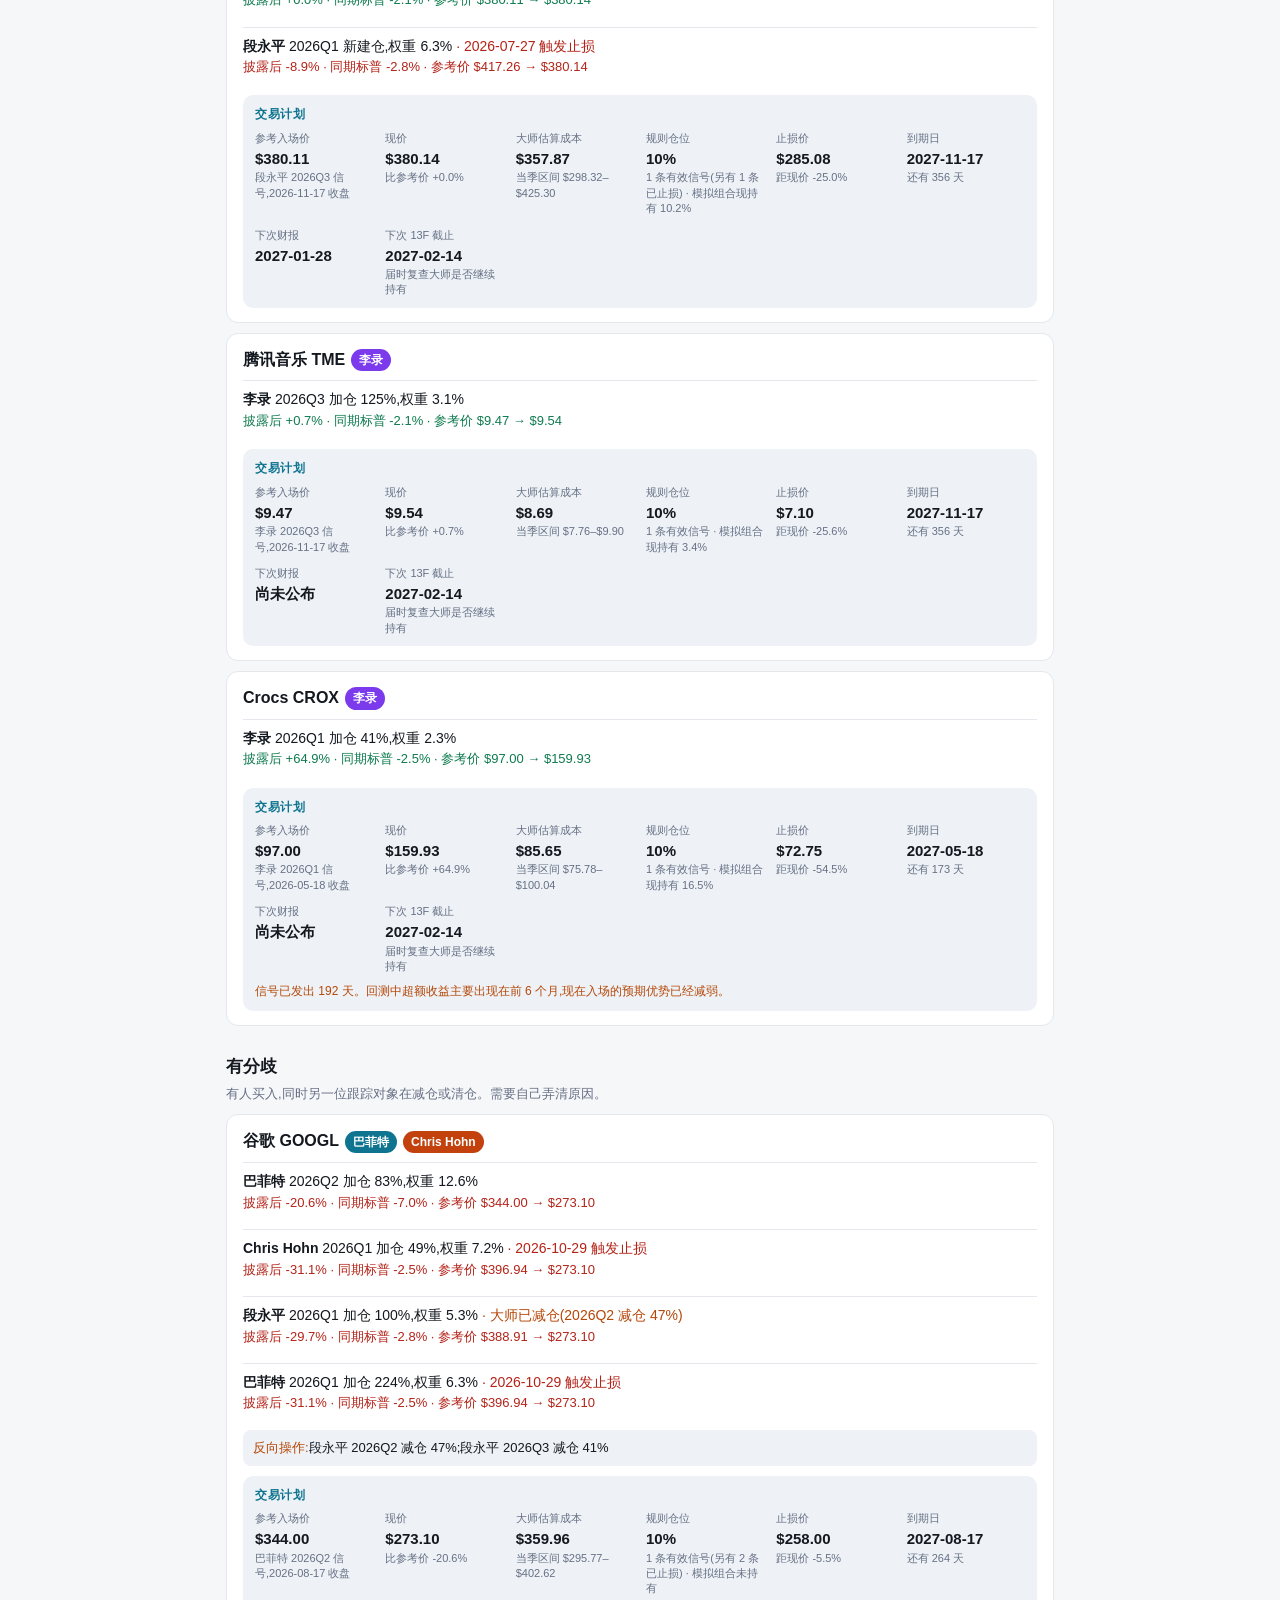
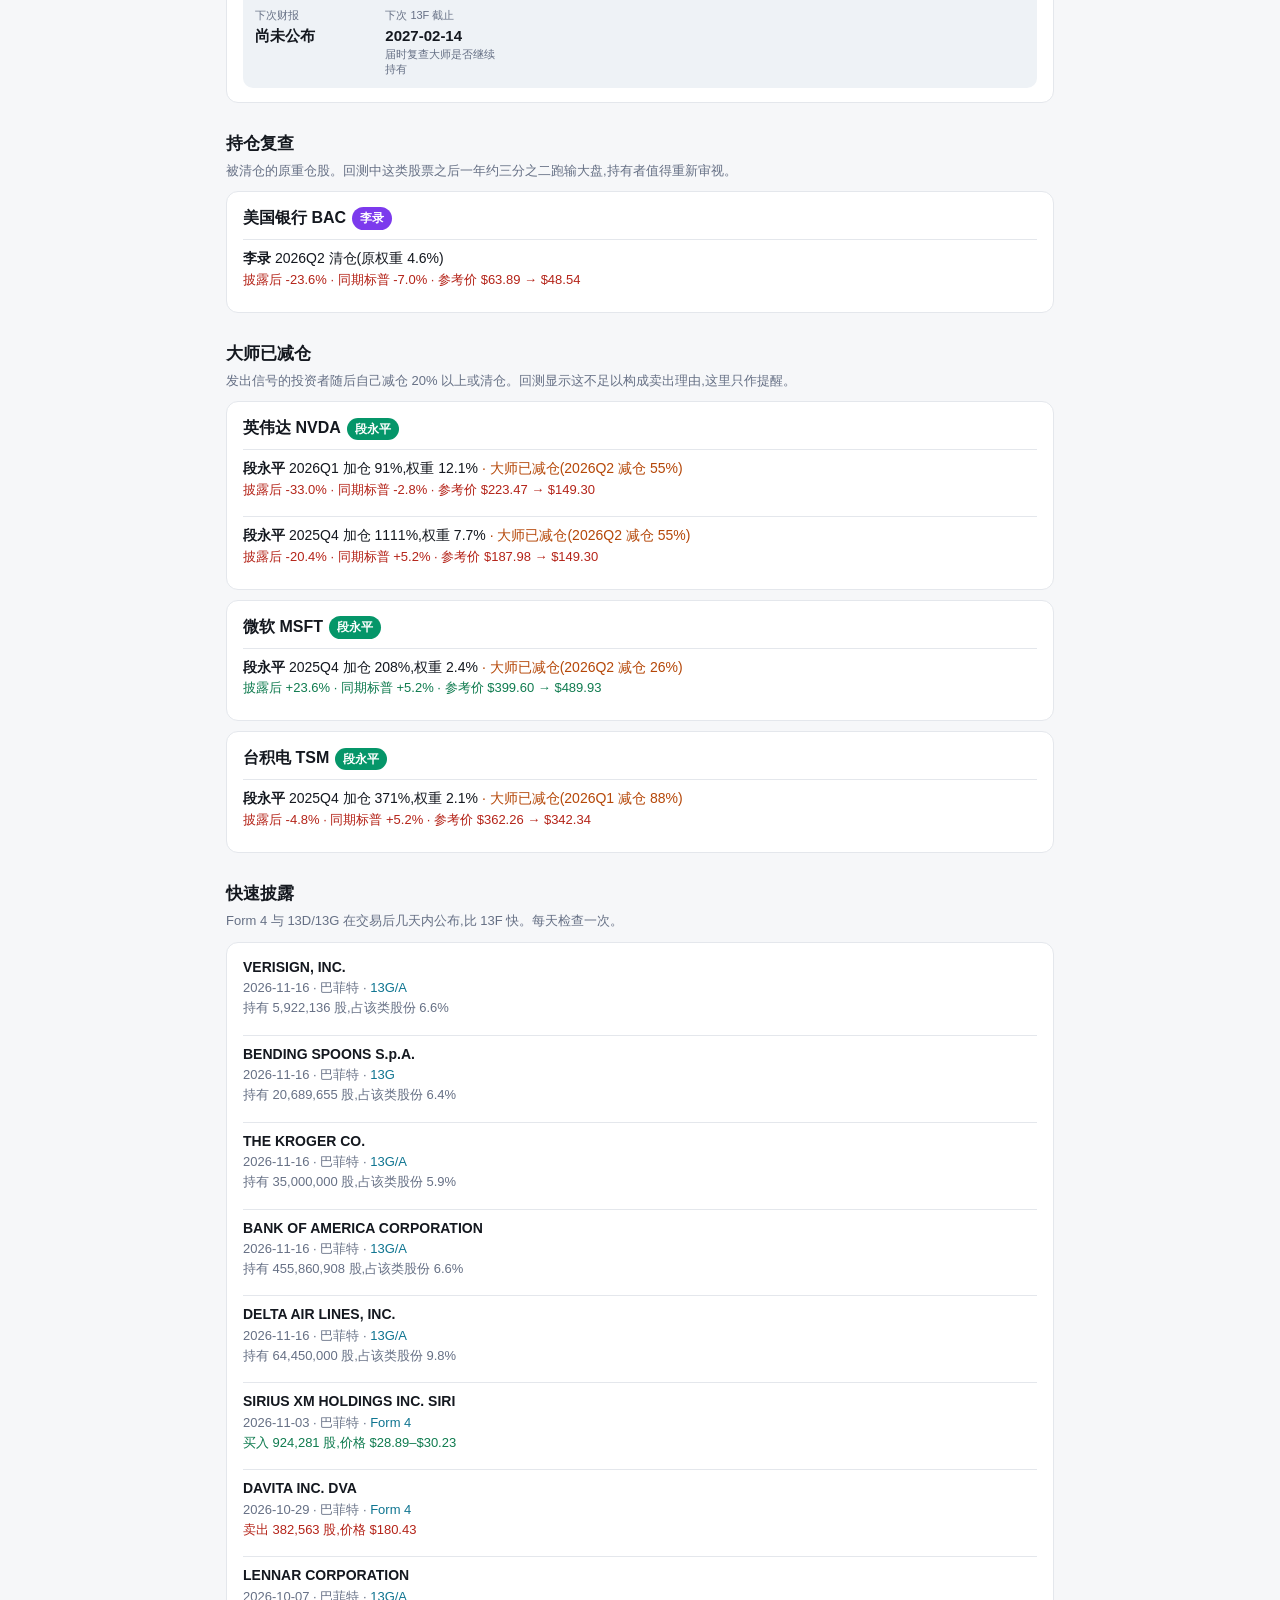
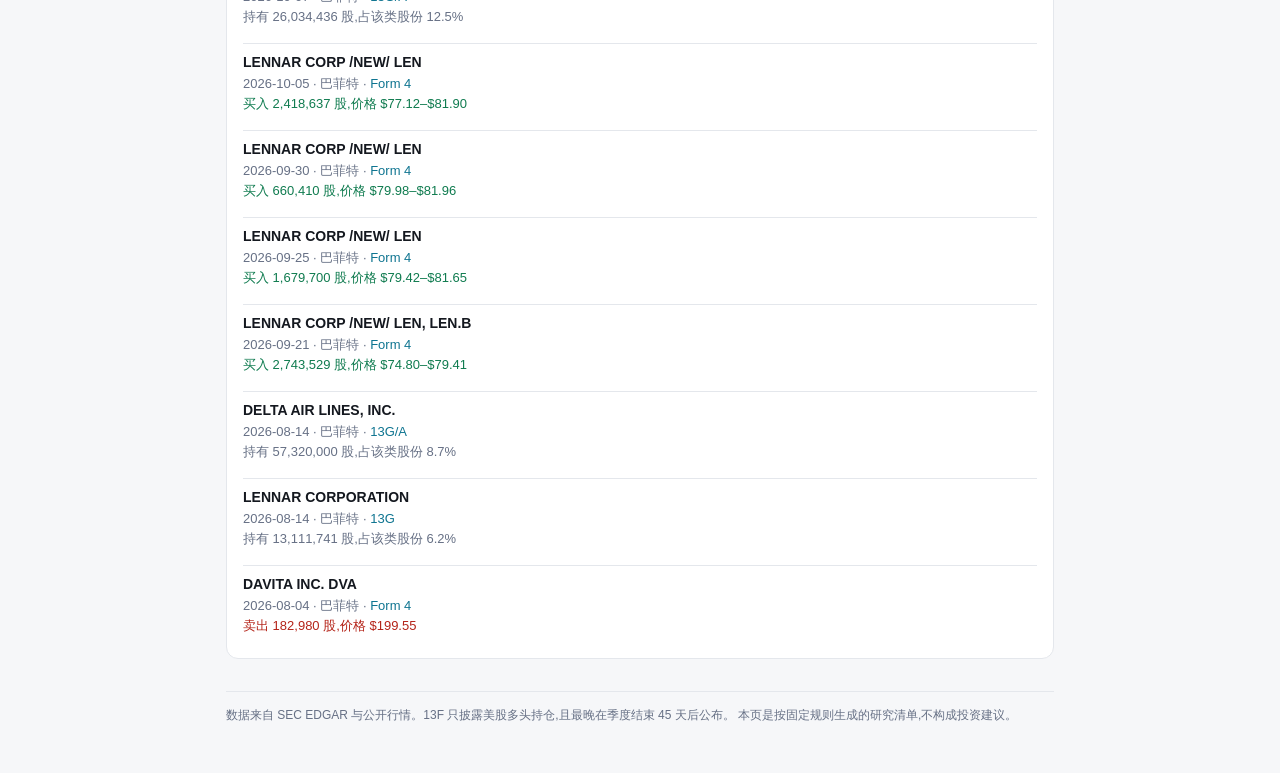
==== commit d8000a01: "Update follow data and site [skip ci]" ====
--- a/docs/index.html
+++ b/docs/index.html
@@ -4,9 +4,9 @@
 <title>行动备忘录 · 大师跟随</title><link rel="stylesheet" href="assets/style.css?v=00ed2e57"></head>
 <body><div class="wrap">
 <header><div class="brand">大师跟随</div><h1>行动备忘录</h1>
-<div class="sub">价格截至 2026-11-24 · 页面生成于 2026-11-25 13:33 北京时间</div>
+<div class="sub">价格截至 2026-11-25 · 页面生成于 2026-11-26 13:16 北京时间</div>
 <nav><a href="index.html" class=on>行动备忘录</a><a href="portfolio.html">模拟组合</a><a href="investors.html">四位持仓</a><a href="changes.html">历次变动</a><a href="evidence.html">规则与依据</a></nav></header>
-<div class="banner"><b>2026Q3 新信号 2 条</b><ul class="plain"><li><b>李录</b> 腾讯音乐 TME:加仓 125%,权重 3.1%</li><li><b>段永平</b> 特斯拉 TSLA:加仓 21%,权重 8.4%</li></ul></div><div class="hint" style="margin-top:10px">模拟组合自 2025-11-03 起 +5.3%,同期标普 +6.3%,跑输 1.0 个百分点;目前持有 7 只。 <a href="portfolio.html">查看模拟组合</a></div><div class="hint" style="margin-top:10px">加仓幅度、权重、参考价等用词的含义见 <a href="evidence.html#glossary">名词解释</a>。</div><div class="hint" style="margin-top:10px">每张卡片下方的交易计划按模拟组合的同一套规则计算:每条信号 10%、单只上限 20%、跌破参考价 25% 止损、持有 12 个月。目前 6 只股票的规则仓位合计 80%。这是规则的机械输出,仓位比例请按自己的情况调整。</div><h2>优先研究</h2><div class="hint">有效的买入类信号,且没有其他跟踪对象反向操作。按跟进人数和时间排序。</div><div class="card"><h3>拼多多 PDD <span class="tag" style="background:#059669">段永平</span><span class="tag" style="background:#7c3aed">李录</span></h3><div class="row"><span class="who">李录</span> 2026Q2 加仓 134%,权重 22.2%<div class="perf up">披露后 +0.3% · 同期标普 -6.7% · 参考价 $86.94 → $87.22</div></div><div class="row"><span class="who">段永平</span> 2026Q2 加仓 27%,权重 10.0%<div class="perf up">披露后 +0.3% · 同期标普 -6.7% · 参考价 $86.94 → $87.22</div></div><div class="row"><span class="who">段永平</span> 2026Q1 加仓 71%,权重 10.1% <span class="down">· 2026-06-25 触发止损</span><div class="perf down">披露后 -11.1% · 同期标普 -2.5% · 参考价 $98.15 → $87.22</div></div><div class="row"><span class="who">段永平</span> 2025Q4 加仓 35%,权重 7.5% <span class="down">· 2026-06-23 触发止损</span><div class="perf down">披露后 -15.2% · 同期标普 +5.5% · 参考价 $102.92 → $87.22</div></div><div class="plan"><div class="plan-h">交易计划</div><div class="pgrid"><div class="pi"><div class="pl">参考入场价</div><div class="pv">$86.94</div><div class="ps">李录 2026Q2 信号,2026-08-17 收盘</div></div><div class="pi"><div class="pl">现价</div><div class="pv">$87.22</div><div class="ps">比参考价 +0.3%</div></div><div class="pi"><div class="pl">大师估算成本</div><div class="pv">$92.38</div><div class="ps">当季区间 $73.30–$104.79</div></div><div class="pi"><div class="pl">规则仓位</div><div class="pv">20%</div><div class="ps">2 条有效信号(另有 2 条已止损) · 模拟组合现持有 7.4%</div></div><div class="pi"><div class="pl">止损价</div><div class="pv">$65.20</div><div class="ps">距现价 -25.2%</div></div><div class="pi"><div class="pl">到期日</div><div class="pv">2027-08-17</div><div class="ps">还有 265 天</div></div><div class="pi"><div class="pl">下次财报</div><div class="pv">尚未公布</div><div class="ps"></div></div><div class="pi"><div class="pl">下次 13F 截止</div><div class="pv">2027-02-14</div><div class="ps">届时复查大师是否继续持有</div></div></div></div></div><div class="card"><h3>伯克希尔 BRK-B <span class="tag" style="background:#059669">段永平</span><span class="tag" style="background:#7c3aed">李录</span></h3><div class="row"><span class="who">李录</span> 2026Q2 加仓 24%,权重 15.0%<div class="perf up">披露后 +15.8% · 同期标普 -6.7% · 参考价 $498.23 → $577.21</div></div><div class="row"><span class="who">段永平</span> 2026Q1 加仓 28%,权重 21.9%<div class="perf up">披露后 +20.0% · 同期标普 -2.5% · 参考价 $480.90 → $577.21</div></div><div class="row"><span class="who">段永平</span> 2025Q4 加仓 38%,权重 20.6%<div class="perf up">披露后 +15.7% · 同期标普 +5.5% · 参考价 $499.07 → $577.21</div></div><div class="plan"><div class="plan-h">交易计划</div><div class="pgrid"><div class="pi"><div class="pl">参考入场价</div><div class="pv">$498.23</div><div class="ps">李录 2026Q2 信号,2026-08-17 收盘</div></div><div class="pi"><div class="pl">现价</div><div class="pv">$577.21</div><div class="ps">比参考价 +15.8%</div></div><div class="pi"><div class="pl">大师估算成本</div><div class="pv">$480.75</div><div class="ps">当季区间 $465.40–$500.39</div></div><div class="pi"><div class="pl">规则仓位</div><div class="pv">20%</div><div class="ps">3 条有效信号 · 模拟组合现持有 12.8%</div></div><div class="pi"><div class="pl">止损价</div><div class="pv">$373.67</div><div class="ps">距现价 -35.3%</div></div><div class="pi"><div class="pl">到期日</div><div class="pv">2027-08-17</div><div class="ps">还有 265 天</div></div><div class="pi"><div class="pl">下次财报</div><div class="pv">尚未公布</div><div class="ps"></div></div><div class="pi"><div class="pl">下次 13F 截止</div><div class="pv">2027-02-14</div><div class="ps">届时复查大师是否继续持有</div></div></div></div></div><div class="card"><h3>特斯拉 TSLA <span class="tag" style="background:#059669">段永平</span></h3><div class="row"><span class="who">段永平</span> 2026Q3 加仓 21%,权重 8.4%<div class="perf up">披露后 +1.2% · 同期标普 -1.9% · 参考价 $380.11 → $384.68</div></div><div class="row"><span class="who">段永平</span> 2026Q1 新建仓,权重 6.3% <span class="down">· 2026-07-27 触发止损</span><div class="perf down">披露后 -7.8% · 同期标普 -2.5% · 参考价 $417.26 → $384.68</div></div><div class="plan"><div class="plan-h">交易计划</div><div class="pgrid"><div class="pi"><div class="pl">参考入场价</div><div class="pv">$380.11</div><div class="ps">段永平 2026Q3 信号,2026-11-17 收盘</div></div><div class="pi"><div class="pl">现价</div><div class="pv">$384.68</div><div class="ps">比参考价 +1.2%</div></div><div class="pi"><div class="pl">大师估算成本</div><div class="pv">$357.87</div><div class="ps">当季区间 $298.32–$425.30</div></div><div class="pi"><div class="pl">规则仓位</div><div class="pv">10%</div><div class="ps">1 条有效信号(另有 1 条已止损) · 模拟组合现持有 10.3%</div></div><div class="pi"><div class="pl">止损价</div><div class="pv">$285.08</div><div class="ps">距现价 -25.9%</div></div><div class="pi"><div class="pl">到期日</div><div class="pv">2027-11-17</div><div class="ps">还有 357 天</div></div><div class="pi"><div class="pl">下次财报</div><div class="pv">2027-01-28</div><div class="ps"></div></div><div class="pi"><div class="pl">下次 13F 截止</div><div class="pv">2027-02-14</div><div class="ps">届时复查大师是否继续持有</div></div></div></div></div><div class="card"><h3>腾讯音乐 TME <span class="tag" style="background:#7c3aed">李录</span></h3><div class="row"><span class="who">李录</span> 2026Q3 加仓 125%,权重 3.1%<div class="perf down">披露后 -3.1% · 同期标普 -1.9% · 参考价 $9.47 → $9.18</div></div><div class="plan"><div class="plan-h">交易计划</div><div class="pgrid"><div class="pi"><div class="pl">参考入场价</div><div class="pv">$9.47</div><div class="ps">李录 2026Q3 信号,2026-11-17 收盘</div></div><div class="pi"><div class="pl">现价</div><div class="pv">$9.18</div><div class="ps">比参考价 -3.1%</div></div><div class="pi"><div class="pl">大师估算成本</div><div class="pv">$8.69</div><div class="ps">当季区间 $7.76–$9.90</div></div><div class="pi"><div class="pl">规则仓位</div><div class="pv">10%</div><div class="ps">1 条有效信号 · 模拟组合现持有 3.3%</div></div><div class="pi"><div class="pl">止损价</div><div class="pv">$7.10</div><div class="ps">距现价 -22.7%</div></div><div class="pi"><div class="pl">到期日</div><div class="pv">2027-11-17</div><div class="ps">还有 357 天</div></div><div class="pi"><div class="pl">下次财报</div><div class="pv">尚未公布</div><div class="ps"></div></div><div class="pi"><div class="pl">下次 13F 截止</div><div class="pv">2027-02-14</div><div class="ps">届时复查大师是否继续持有</div></div></div></div></div><div class="card"><h3>Crocs CROX <span class="tag" style="background:#7c3aed">李录</span></h3><div class="row"><span class="who">李录</span> 2026Q1 加仓 41%,权重 2.3%<div class="perf up">披露后 +64.2% · 同期标普 -2.2% · 参考价 $97.00 → $159.24</div></div><div class="plan"><div class="plan-h">交易计划</div><div class="pgrid"><div class="pi"><div class="pl">参考入场价</div><div class="pv">$97.00</div><div class="ps">李录 2026Q1 信号,2026-05-18 收盘</div></div><div class="pi"><div class="pl">现价</div><div class="pv">$159.24</div><div class="ps">比参考价 +64.2%</div></div><div class="pi"><div class="pl">大师估算成本</div><div class="pv">$85.65</div><div class="ps">当季区间 $75.78–$100.04</div></div><div class="pi"><div class="pl">规则仓位</div><div class="pv">10%</div><div class="ps">1 条有效信号 · 模拟组合现持有 16.4%</div></div><div class="pi"><div class="pl">止损价</div><div class="pv">$72.75</div><div class="ps">距现价 -54.3%</div></div><div class="pi"><div class="pl">到期日</div><div class="pv">2027-05-18</div><div class="ps">还有 174 天</div></div><div class="pi"><div class="pl">下次财报</div><div class="pv">尚未公布</div><div class="ps"></div></div><div class="pi"><div class="pl">下次 13F 截止</div><div class="pv">2027-02-14</div><div class="ps">届时复查大师是否继续持有</div></div></div><div class="perf warn">信号已发出 191 天。回测中超额收益主要出现在前 6 个月,现在入场的预期优势已经减弱。</div></div></div><h2>有分歧</h2><div class="hint">有人买入,同时另一位跟踪对象在减仓或清仓。需要自己弄清原因。</div><div class="card"><h3>谷歌 GOOGL <span class="tag" style="background:#0e7490">巴菲特</span><span class="tag" style="background:#c2410c">Chris Hohn</span></h3><div class="row"><span class="who">巴菲特</span> 2026Q2 加仓 83%,权重 12.6%<div class="perf down">披露后 -18.8% · 同期标普 -6.7% · 参考价 $344.00 → $279.05</div></div><div class="row"><span class="who">Chris Hohn</span> 2026Q1 加仓 49%,权重 7.2% <span class="down">· 2026-10-29 触发止损</span><div class="perf down">披露后 -29.6% · 同期标普 -2.2% · 参考价 $396.94 → $279.05</div></div><div class="row"><span class="who">段永平</span> 2026Q1 加仓 100%,权重 5.3% <span class="warn">· 大师已减仓(2026Q2 减仓 47%)</span><div class="perf down">披露后 -28.2% · 同期标普 -2.5% · 参考价 $388.91 → $279.05</div></div><div class="row"><span class="who">巴菲特</span> 2026Q1 加仓 224%,权重 6.3% <span class="down">· 2026-10-29 触发止损</span><div class="perf down">披露后 -29.6% · 同期标普 -2.2% · 参考价 $396.94 → $279.05</div></div><div class="note"><span class="warn">反向操作:</span>段永平 2026Q2 减仓 47%;段永平 2026Q3 减仓 41%</div><div class="plan"><div class="plan-h">交易计划</div><div class="pgrid"><div class="pi"><div class="pl">参考入场价</div><div class="pv">$344.00</div><div class="ps">巴菲特 2026Q2 信号,2026-08-17 收盘</div></div><div class="pi"><div class="pl">现价</div><div class="pv">$279.05</div><div class="ps">比参考价 -18.9%</div></div><div class="pi"><div class="pl">大师估算成本</div><div class="pv">$359.96</div><div class="ps">当季区间 $295.77–$402.62</div></div><div class="pi"><div class="pl">规则仓位</div><div class="pv">10%</div><div class="ps">1 条有效信号(另有 2 条已止损) · 模拟组合未持有</div></div><div class="pi"><div class="pl">止损价</div><div class="pv">$258.00</div><div class="ps">距现价 -7.5%</div></div><div class="pi"><div class="pl">到期日</div><div class="pv">2027-08-17</div><div class="ps">还有 265 天</div></div><div class="pi"><div class="pl">下次财报</div><div class="pv">尚未公布</div><div class="ps"></div></div><div class="pi"><div class="pl">下次 13F 截止</div><div class="pv">2027-02-14</div><div class="ps">届时复查大师是否继续持有</div></div></div></div></div><h2>持仓复查</h2><div class="hint">被清仓的原重仓股。回测中这类股票之后一年约三分之二跑输大盘,持有者值得重新审视。</div><div class="card"><h3>美国银行 BAC <span class="tag" style="background:#7c3aed">李录</span></h3><div class="row"><span class="who">李录</span> 2026Q2 清仓(原权重 4.6%)<div class="perf down">披露后 -23.6% · 同期标普 -6.7% · 参考价 $63.89 → $48.56</div></div></div><h2>大师已减仓</h2><div class="hint">发出信号的投资者随后自己减仓 20% 以上或清仓。回测显示这不足以构成卖出理由,这里只作提醒。</div><div class="card"><h3>英伟达 NVDA <span class="tag" style="background:#059669">段永平</span></h3><div class="row"><span class="who">段永平</span> 2026Q1 加仓 91%,权重 12.1% <span class="warn">· 大师已减仓(2026Q2 减仓 55%)</span><div class="perf down">披露后 -30.3% · 同期标普 -2.5% · 参考价 $223.47 → $155.38</div></div><div class="row"><span class="who">段永平</span> 2025Q4 加仓 1111%,权重 7.7% <span class="warn">· 大师已减仓(2026Q2 减仓 55%)</span><div class="perf down">披露后 -17.2% · 同期标普 +5.5% · 参考价 $187.98 → $155.38</div></div></div><div class="card"><h3>微软 MSFT <span class="tag" style="background:#059669">段永平</span></h3><div class="row"><span class="who">段永平</span> 2025Q4 加仓 208%,权重 2.4% <span class="warn">· 大师已减仓(2026Q2 减仓 26%)</span><div class="perf up">披露后 +25.2% · 同期标普 +5.5% · 参考价 $399.60 → $496.13</div></div></div><div class="card"><h3>台积电 TSM <span class="tag" style="background:#059669">段永平</span></h3><div class="row"><span class="who">段永平</span> 2025Q4 加仓 371%,权重 2.1% <span class="warn">· 大师已减仓(2026Q1 减仓 88%)</span><div class="perf down">披露后 -2.9% · 同期标普 +5.5% · 参考价 $362.26 → $349.20</div></div></div><h2>快速披露</h2><div class="hint">Form 4 与 13D/13G 在交易后几天内公布,比 13F 快。每天检查一次。</div><div class="card fast"><div class="row"><span class="who">VERISIGN, INC.</span><div class="perf">2026-11-16 · 巴菲特 · <a href="https://www.sec.gov/Archives/edgar/data/1067983/000119312526464219/xslSCHEDULE_13G_X02/primary_doc.xml">13G/A</a></div><div class="perf">持有 5,922,136 股,占该类股份 6.6%</div></div><div class="row"><span class="who">BENDING SPOONS S.p.A.</span><div class="perf">2026-11-16 · 巴菲特 · <a href="https://www.sec.gov/Archives/edgar/data/1067983/000119312526464218/xslSCHEDULE_13G_X02/primary_doc.xml">13G</a></div><div class="perf">持有 20,689,655 股,占该类股份 6.4%</div></div><div class="row"><span class="who">THE KROGER CO.</span><div class="perf">2026-11-16 · 巴菲特 · <a href="https://www.sec.gov/Archives/edgar/data/1067983/000119312526464214/xslSCHEDULE_13G_X02/primary_doc.xml">13G/A</a></div><div class="perf">持有 35,000,000 股,占该类股份 5.9%</div></div><div class="row"><span class="who">BANK OF AMERICA CORPORATION</span><div class="perf">2026-11-16 · 巴菲特 · <a href="https://www.sec.gov/Archives/edgar/data/1067983/000119312526464211/xslSCHEDULE_13G_X02/primary_doc.xml">13G/A</a></div><div class="perf">持有 455,860,908 股,占该类股份 6.6%</div></div><div class="row"><span class="who">DELTA AIR LINES, INC.</span><div class="perf">2026-11-16 · 巴菲特 · <a href="https://www.sec.gov/Archives/edgar/data/1067983/000119312526464189/xslSCHEDULE_13G_X02/primary_doc.xml">13G/A</a></div><div class="perf">持有 64,450,000 股,占该类股份 9.8%</div></div><div class="row"><span class="who">SIRIUS XM HOLDINGS INC. SIRI</span><div class="perf">2026-11-03 · 巴菲特 · <a href="https://www.sec.gov/Archives/edgar/data/1067983/000119312526445930/xslF345X06/ownership.xml">Form 4</a></div><div class="perf up">买入 924,281 股,价格 $28.89–$30.23</div></div><div class="row"><span class="who">DAVITA INC. DVA</span><div class="perf">2026-10-29 · 巴菲特 · <a href="https://www.sec.gov/Archives/edgar/data/1067983/000119312526438090/xslF345X06/ownership.xml">Form 4</a></div><div class="perf down">卖出 382,563 股,价格 $180.43</div></div><div class="row"><span class="who">LENNAR CORPORATION</span><div class="perf">2026-10-07 · 巴菲特 · <a href="https://www.sec.gov/Archives/edgar/data/1067983/000119312526417254/xslSCHEDULE_13G_X02/primary_doc.xml">13G/A</a></div><div class="perf">持有 26,034,436 股,占该类股份 12.5%</div></div><div class="row"><span class="who">LENNAR CORP /NEW/ LEN</span><div class="perf">2026-10-05 · 巴菲特 · <a href="https://www.sec.gov/Archives/edgar/data/1067983/000119312526414744/xslF345X06/ownership.xml">Form 4</a></div><div class="perf up">买入 2,418,637 股,价格 $77.12–$81.90</div></div><div class="row"><span class="who">LENNAR CORP /NEW/ LEN</span><div class="perf">2026-09-30 · 巴菲特 · <a href="https://www.sec.gov/Archives/edgar/data/1067983/000119312526409451/xslF345X06/ownership.xml">Form 4</a></div><div class="perf up">买入 660,410 股,价格 $79.98–$81.96</div></div><div class="row"><span class="who">LENNAR CORP /NEW/ LEN</span><div class="perf">2026-09-25 · 巴菲特 · <a href="https://www.sec.gov/Archives/edgar/data/1067983/000119312526403089/xslF345X06/ownership.xml">Form 4</a></div><div class="perf up">买入 1,679,700 股,价格 $79.42–$81.65</div></div><div class="row"><span class="who">LENNAR CORP /NEW/ LEN, LEN.B</span><div class="perf">2026-09-21 · 巴菲特 · <a href="https://www.sec.gov/Archives/edgar/data/1067983/000119312526397059/xslF345X06/ownership.xml">Form 4</a></div><div class="perf up">买入 2,743,529 股,价格 $74.80–$79.41</div></div><div class="row"><span class="who">DELTA AIR LINES, INC.</span><div class="perf">2026-08-14 · 巴菲特 · <a href="https://www.sec.gov/Archives/edgar/data/1067983/000119312526352910/xslSCHEDULE_13G_X02/primary_doc.xml">13G/A</a></div><div class="perf">持有 57,320,000 股,占该类股份 8.7%</div></div><div class="row"><span class="who">LENNAR CORPORATION</span><div class="perf">2026-08-14 · 巴菲特 · <a href="https://www.sec.gov/Archives/edgar/data/1067983/000119312526352904/xslSCHEDULE_13G_X02/primary_doc.xml">13G</a></div><div class="perf">持有 13,111,741 股,占该类股份 6.2%</div></div><div class="row"><span class="who">DAVITA INC. DVA</span><div class="perf">2026-08-04 · 巴菲特 · <a href="https://www.sec.gov/Archives/edgar/data/1067983/000119312526333151/xslF345X06/ownership.xml">Form 4</a></div><div class="perf down">卖出 182,980 股,价格 $199.55</div></div></div>
+<div class="banner"><b>2026Q3 新信号 2 条</b><ul class="plain"><li><b>李录</b> 腾讯音乐 TME:加仓 125%,权重 3.1%</li><li><b>段永平</b> 特斯拉 TSLA:加仓 21%,权重 8.4%</li></ul></div><div class="hint" style="margin-top:10px">模拟组合自 2025-11-03 起 +5.0%,同期标普 +6.0%,跑输 1.0 个百分点;目前持有 7 只。 <a href="portfolio.html">查看模拟组合</a></div><div class="hint" style="margin-top:10px">加仓幅度、权重、参考价等用词的含义见 <a href="evidence.html#glossary">名词解释</a>。</div><div class="hint" style="margin-top:10px">每张卡片下方的交易计划按模拟组合的同一套规则计算:每条信号 10%、单只上限 20%、跌破参考价 25% 止损、持有 12 个月。目前 6 只股票的规则仓位合计 80%。这是规则的机械输出,仓位比例请按自己的情况调整。</div><h2>优先研究</h2><div class="hint">有效的买入类信号,且没有其他跟踪对象反向操作。按跟进人数和时间排序。</div><div class="card"><h3>拼多多 PDD <span class="tag" style="background:#059669">段永平</span><span class="tag" style="background:#7c3aed">李录</span></h3><div class="row"><span class="who">李录</span> 2026Q2 加仓 134%,权重 22.2%<div class="perf up">披露后 +0.5% · 同期标普 -7.0% · 参考价 $86.94 → $87.42</div></div><div class="row"><span class="who">段永平</span> 2026Q2 加仓 27%,权重 10.0%<div class="perf up">披露后 +0.5% · 同期标普 -7.0% · 参考价 $86.94 → $87.42</div></div><div class="row"><span class="who">段永平</span> 2026Q1 加仓 71%,权重 10.1% <span class="down">· 2026-06-25 触发止损</span><div class="perf down">披露后 -10.9% · 同期标普 -2.8% · 参考价 $98.15 → $87.42</div></div><div class="row"><span class="who">段永平</span> 2025Q4 加仓 35%,权重 7.5% <span class="down">· 2026-06-23 触发止损</span><div class="perf down">披露后 -15.1% · 同期标普 +5.2% · 参考价 $102.92 → $87.42</div></div><div class="plan"><div class="plan-h">交易计划</div><div class="pgrid"><div class="pi"><div class="pl">参考入场价</div><div class="pv">$86.94</div><div class="ps">李录 2026Q2 信号,2026-08-17 收盘</div></div><div class="pi"><div class="pl">现价</div><div class="pv">$87.42</div><div class="ps">比参考价 +0.5%</div></div><div class="pi"><div class="pl">大师估算成本</div><div class="pv">$92.38</div><div class="ps">当季区间 $73.30–$104.79</div></div><div class="pi"><div class="pl">规则仓位</div><div class="pv">20%</div><div class="ps">2 条有效信号(另有 2 条已止损) · 模拟组合现持有 7.5%</div></div><div class="pi"><div class="pl">止损价</div><div class="pv">$65.20</div><div class="ps">距现价 -25.4%</div></div><div class="pi"><div class="pl">到期日</div><div class="pv">2027-08-17</div><div class="ps">还有 264 天</div></div><div class="pi"><div class="pl">下次财报</div><div class="pv">尚未公布</div><div class="ps"></div></div><div class="pi"><div class="pl">下次 13F 截止</div><div class="pv">2027-02-14</div><div class="ps">届时复查大师是否继续持有</div></div></div></div></div><div class="card"><h3>伯克希尔 BRK-B <span class="tag" style="background:#059669">段永平</span><span class="tag" style="background:#7c3aed">李录</span></h3><div class="row"><span class="who">李录</span> 2026Q2 加仓 24%,权重 15.0%<div class="perf up">披露后 +16.3% · 同期标普 -7.0% · 参考价 $498.23 → $579.32</div></div><div class="row"><span class="who">段永平</span> 2026Q1 加仓 28%,权重 21.9%<div class="perf up">披露后 +20.5% · 同期标普 -2.8% · 参考价 $480.90 → $579.32</div></div><div class="row"><span class="who">段永平</span> 2025Q4 加仓 38%,权重 20.6%<div class="perf up">披露后 +16.1% · 同期标普 +5.2% · 参考价 $499.07 → $579.32</div></div><div class="plan"><div class="plan-h">交易计划</div><div class="pgrid"><div class="pi"><div class="pl">参考入场价</div><div class="pv">$498.23</div><div class="ps">李录 2026Q2 信号,2026-08-17 收盘</div></div><div class="pi"><div class="pl">现价</div><div class="pv">$579.32</div><div class="ps">比参考价 +16.3%</div></div><div class="pi"><div class="pl">大师估算成本</div><div class="pv">$480.75</div><div class="ps">当季区间 $465.40–$500.39</div></div><div class="pi"><div class="pl">规则仓位</div><div class="pv">20%</div><div class="ps">3 条有效信号 · 模拟组合现持有 12.9%</div></div><div class="pi"><div class="pl">止损价</div><div class="pv">$373.67</div><div class="ps">距现价 -35.5%</div></div><div class="pi"><div class="pl">到期日</div><div class="pv">2027-08-17</div><div class="ps">还有 264 天</div></div><div class="pi"><div class="pl">下次财报</div><div class="pv">尚未公布</div><div class="ps"></div></div><div class="pi"><div class="pl">下次 13F 截止</div><div class="pv">2027-02-14</div><div class="ps">届时复查大师是否继续持有</div></div></div></div></div><div class="card"><h3>特斯拉 TSLA <span class="tag" style="background:#059669">段永平</span></h3><div class="row"><span class="who">段永平</span> 2026Q3 加仓 21%,权重 8.4%<div class="perf up">披露后 +0.0% · 同期标普 -2.1% · 参考价 $380.11 → $380.14</div></div><div class="row"><span class="who">段永平</span> 2026Q1 新建仓,权重 6.3% <span class="down">· 2026-07-27 触发止损</span><div class="perf down">披露后 -8.9% · 同期标普 -2.8% · 参考价 $417.26 → $380.14</div></div><div class="plan"><div class="plan-h">交易计划</div><div class="pgrid"><div class="pi"><div class="pl">参考入场价</div><div class="pv">$380.11</div><div class="ps">段永平 2026Q3 信号,2026-11-17 收盘</div></div><div class="pi"><div class="pl">现价</div><div class="pv">$380.14</div><div class="ps">比参考价 +0.0%</div></div><div class="pi"><div class="pl">大师估算成本</div><div class="pv">$357.87</div><div class="ps">当季区间 $298.32–$425.30</div></div><div class="pi"><div class="pl">规则仓位</div><div class="pv">10%</div><div class="ps">1 条有效信号(另有 1 条已止损) · 模拟组合现持有 10.2%</div></div><div class="pi"><div class="pl">止损价</div><div class="pv">$285.08</div><div class="ps">距现价 -25.0%</div></div><div class="pi"><div class="pl">到期日</div><div class="pv">2027-11-17</div><div class="ps">还有 356 天</div></div><div class="pi"><div class="pl">下次财报</div><div class="pv">2027-01-28</div><div class="ps"></div></div><div class="pi"><div class="pl">下次 13F 截止</div><div class="pv">2027-02-14</div><div class="ps">届时复查大师是否继续持有</div></div></div></div></div><div class="card"><h3>腾讯音乐 TME <span class="tag" style="background:#7c3aed">李录</span></h3><div class="row"><span class="who">李录</span> 2026Q3 加仓 125%,权重 3.1%<div class="perf up">披露后 +0.7% · 同期标普 -2.1% · 参考价 $9.47 → $9.54</div></div><div class="plan"><div class="plan-h">交易计划</div><div class="pgrid"><div class="pi"><div class="pl">参考入场价</div><div class="pv">$9.47</div><div class="ps">李录 2026Q3 信号,2026-11-17 收盘</div></div><div class="pi"><div class="pl">现价</div><div class="pv">$9.54</div><div class="ps">比参考价 +0.7%</div></div><div class="pi"><div class="pl">大师估算成本</div><div class="pv">$8.69</div><div class="ps">当季区间 $7.76–$9.90</div></div><div class="pi"><div class="pl">规则仓位</div><div class="pv">10%</div><div class="ps">1 条有效信号 · 模拟组合现持有 3.4%</div></div><div class="pi"><div class="pl">止损价</div><div class="pv">$7.10</div><div class="ps">距现价 -25.6%</div></div><div class="pi"><div class="pl">到期日</div><div class="pv">2027-11-17</div><div class="ps">还有 356 天</div></div><div class="pi"><div class="pl">下次财报</div><div class="pv">尚未公布</div><div class="ps"></div></div><div class="pi"><div class="pl">下次 13F 截止</div><div class="pv">2027-02-14</div><div class="ps">届时复查大师是否继续持有</div></div></div></div></div><div class="card"><h3>Crocs CROX <span class="tag" style="background:#7c3aed">李录</span></h3><div class="row"><span class="who">李录</span> 2026Q1 加仓 41%,权重 2.3%<div class="perf up">披露后 +64.9% · 同期标普 -2.5% · 参考价 $97.00 → $159.93</div></div><div class="plan"><div class="plan-h">交易计划</div><div class="pgrid"><div class="pi"><div class="pl">参考入场价</div><div class="pv">$97.00</div><div class="ps">李录 2026Q1 信号,2026-05-18 收盘</div></div><div class="pi"><div class="pl">现价</div><div class="pv">$159.93</div><div class="ps">比参考价 +64.9%</div></div><div class="pi"><div class="pl">大师估算成本</div><div class="pv">$85.65</div><div class="ps">当季区间 $75.78–$100.04</div></div><div class="pi"><div class="pl">规则仓位</div><div class="pv">10%</div><div class="ps">1 条有效信号 · 模拟组合现持有 16.5%</div></div><div class="pi"><div class="pl">止损价</div><div class="pv">$72.75</div><div class="ps">距现价 -54.5%</div></div><div class="pi"><div class="pl">到期日</div><div class="pv">2027-05-18</div><div class="ps">还有 173 天</div></div><div class="pi"><div class="pl">下次财报</div><div class="pv">尚未公布</div><div class="ps"></div></div><div class="pi"><div class="pl">下次 13F 截止</div><div class="pv">2027-02-14</div><div class="ps">届时复查大师是否继续持有</div></div></div><div class="perf warn">信号已发出 192 天。回测中超额收益主要出现在前 6 个月,现在入场的预期优势已经减弱。</div></div></div><h2>有分歧</h2><div class="hint">有人买入,同时另一位跟踪对象在减仓或清仓。需要自己弄清原因。</div><div class="card"><h3>谷歌 GOOGL <span class="tag" style="background:#0e7490">巴菲特</span><span class="tag" style="background:#c2410c">Chris Hohn</span></h3><div class="row"><span class="who">巴菲特</span> 2026Q2 加仓 83%,权重 12.6%<div class="perf down">披露后 -20.6% · 同期标普 -7.0% · 参考价 $344.00 → $273.10</div></div><div class="row"><span class="who">Chris Hohn</span> 2026Q1 加仓 49%,权重 7.2% <span class="down">· 2026-10-29 触发止损</span><div class="perf down">披露后 -31.1% · 同期标普 -2.5% · 参考价 $396.94 → $273.10</div></div><div class="row"><span class="who">段永平</span> 2026Q1 加仓 100%,权重 5.3% <span class="warn">· 大师已减仓(2026Q2 减仓 47%)</span><div class="perf down">披露后 -29.7% · 同期标普 -2.8% · 参考价 $388.91 → $273.10</div></div><div class="row"><span class="who">巴菲特</span> 2026Q1 加仓 224%,权重 6.3% <span class="down">· 2026-10-29 触发止损</span><div class="perf down">披露后 -31.1% · 同期标普 -2.5% · 参考价 $396.94 → $273.10</div></div><div class="note"><span class="warn">反向操作:</span>段永平 2026Q2 减仓 47%;段永平 2026Q3 减仓 41%</div><div class="plan"><div class="plan-h">交易计划</div><div class="pgrid"><div class="pi"><div class="pl">参考入场价</div><div class="pv">$344.00</div><div class="ps">巴菲特 2026Q2 信号,2026-08-17 收盘</div></div><div class="pi"><div class="pl">现价</div><div class="pv">$273.10</div><div class="ps">比参考价 -20.6%</div></div><div class="pi"><div class="pl">大师估算成本</div><div class="pv">$359.96</div><div class="ps">当季区间 $295.77–$402.62</div></div><div class="pi"><div class="pl">规则仓位</div><div class="pv">10%</div><div class="ps">1 条有效信号(另有 2 条已止损) · 模拟组合未持有</div></div><div class="pi"><div class="pl">止损价</div><div class="pv">$258.00</div><div class="ps">距现价 -5.5%</div></div><div class="pi"><div class="pl">到期日</div><div class="pv">2027-08-17</div><div class="ps">还有 264 天</div></div><div class="pi"><div class="pl">下次财报</div><div class="pv">尚未公布</div><div class="ps"></div></div><div class="pi"><div class="pl">下次 13F 截止</div><div class="pv">2027-02-14</div><div class="ps">届时复查大师是否继续持有</div></div></div></div></div><h2>持仓复查</h2><div class="hint">被清仓的原重仓股。回测中这类股票之后一年约三分之二跑输大盘,持有者值得重新审视。</div><div class="card"><h3>美国银行 BAC <span class="tag" style="background:#7c3aed">李录</span></h3><div class="row"><span class="who">李录</span> 2026Q2 清仓(原权重 4.6%)<div class="perf down">披露后 -23.6% · 同期标普 -7.0% · 参考价 $63.89 → $48.54</div></div></div><h2>大师已减仓</h2><div class="hint">发出信号的投资者随后自己减仓 20% 以上或清仓。回测显示这不足以构成卖出理由,这里只作提醒。</div><div class="card"><h3>英伟达 NVDA <span class="tag" style="background:#059669">段永平</span></h3><div class="row"><span class="who">段永平</span> 2026Q1 加仓 91%,权重 12.1% <span class="warn">· 大师已减仓(2026Q2 减仓 55%)</span><div class="perf down">披露后 -33.0% · 同期标普 -2.8% · 参考价 $223.47 → $149.30</div></div><div class="row"><span class="who">段永平</span> 2025Q4 加仓 1111%,权重 7.7% <span class="warn">· 大师已减仓(2026Q2 减仓 55%)</span><div class="perf down">披露后 -20.4% · 同期标普 +5.2% · 参考价 $187.98 → $149.30</div></div></div><div class="card"><h3>微软 MSFT <span class="tag" style="background:#059669">段永平</span></h3><div class="row"><span class="who">段永平</span> 2025Q4 加仓 208%,权重 2.4% <span class="warn">· 大师已减仓(2026Q2 减仓 26%)</span><div class="perf up">披露后 +23.6% · 同期标普 +5.2% · 参考价 $399.60 → $489.93</div></div></div><div class="card"><h3>台积电 TSM <span class="tag" style="background:#059669">段永平</span></h3><div class="row"><span class="who">段永平</span> 2025Q4 加仓 371%,权重 2.1% <span class="warn">· 大师已减仓(2026Q1 减仓 88%)</span><div class="perf down">披露后 -4.8% · 同期标普 +5.2% · 参考价 $362.26 → $342.34</div></div></div><h2>快速披露</h2><div class="hint">Form 4 与 13D/13G 在交易后几天内公布,比 13F 快。每天检查一次。</div><div class="card fast"><div class="row"><span class="who">VERISIGN, INC.</span><div class="perf">2026-11-16 · 巴菲特 · <a href="https://www.sec.gov/Archives/edgar/data/1067983/000119312526464219/xslSCHEDULE_13G_X02/primary_doc.xml">13G/A</a></div><div class="perf">持有 5,922,136 股,占该类股份 6.6%</div></div><div class="row"><span class="who">BENDING SPOONS S.p.A.</span><div class="perf">2026-11-16 · 巴菲特 · <a href="https://www.sec.gov/Archives/edgar/data/1067983/000119312526464218/xslSCHEDULE_13G_X02/primary_doc.xml">13G</a></div><div class="perf">持有 20,689,655 股,占该类股份 6.4%</div></div><div class="row"><span class="who">THE KROGER CO.</span><div class="perf">2026-11-16 · 巴菲特 · <a href="https://www.sec.gov/Archives/edgar/data/1067983/000119312526464214/xslSCHEDULE_13G_X02/primary_doc.xml">13G/A</a></div><div class="perf">持有 35,000,000 股,占该类股份 5.9%</div></div><div class="row"><span class="who">BANK OF AMERICA CORPORATION</span><div class="perf">2026-11-16 · 巴菲特 · <a href="https://www.sec.gov/Archives/edgar/data/1067983/000119312526464211/xslSCHEDULE_13G_X02/primary_doc.xml">13G/A</a></div><div class="perf">持有 455,860,908 股,占该类股份 6.6%</div></div><div class="row"><span class="who">DELTA AIR LINES, INC.</span><div class="perf">2026-11-16 · 巴菲特 · <a href="https://www.sec.gov/Archives/edgar/data/1067983/000119312526464189/xslSCHEDULE_13G_X02/primary_doc.xml">13G/A</a></div><div class="perf">持有 64,450,000 股,占该类股份 9.8%</div></div><div class="row"><span class="who">SIRIUS XM HOLDINGS INC. SIRI</span><div class="perf">2026-11-03 · 巴菲特 · <a href="https://www.sec.gov/Archives/edgar/data/1067983/000119312526445930/xslF345X06/ownership.xml">Form 4</a></div><div class="perf up">买入 924,281 股,价格 $28.89–$30.23</div></div><div class="row"><span class="who">DAVITA INC. DVA</span><div class="perf">2026-10-29 · 巴菲特 · <a href="https://www.sec.gov/Archives/edgar/data/1067983/000119312526438090/xslF345X06/ownership.xml">Form 4</a></div><div class="perf down">卖出 382,563 股,价格 $180.43</div></div><div class="row"><span class="who">LENNAR CORPORATION</span><div class="perf">2026-10-07 · 巴菲特 · <a href="https://www.sec.gov/Archives/edgar/data/1067983/000119312526417254/xslSCHEDULE_13G_X02/primary_doc.xml">13G/A</a></div><div class="perf">持有 26,034,436 股,占该类股份 12.5%</div></div><div class="row"><span class="who">LENNAR CORP /NEW/ LEN</span><div class="perf">2026-10-05 · 巴菲特 · <a href="https://www.sec.gov/Archives/edgar/data/1067983/000119312526414744/xslF345X06/ownership.xml">Form 4</a></div><div class="perf up">买入 2,418,637 股,价格 $77.12–$81.90</div></div><div class="row"><span class="who">LENNAR CORP /NEW/ LEN</span><div class="perf">2026-09-30 · 巴菲特 · <a href="https://www.sec.gov/Archives/edgar/data/1067983/000119312526409451/xslF345X06/ownership.xml">Form 4</a></div><div class="perf up">买入 660,410 股,价格 $79.98–$81.96</div></div><div class="row"><span class="who">LENNAR CORP /NEW/ LEN</span><div class="perf">2026-09-25 · 巴菲特 · <a href="https://www.sec.gov/Archives/edgar/data/1067983/000119312526403089/xslF345X06/ownership.xml">Form 4</a></div><div class="perf up">买入 1,679,700 股,价格 $79.42–$81.65</div></div><div class="row"><span class="who">LENNAR CORP /NEW/ LEN, LEN.B</span><div class="perf">2026-09-21 · 巴菲特 · <a href="https://www.sec.gov/Archives/edgar/data/1067983/000119312526397059/xslF345X06/ownership.xml">Form 4</a></div><div class="perf up">买入 2,743,529 股,价格 $74.80–$79.41</div></div><div class="row"><span class="who">DELTA AIR LINES, INC.</span><div class="perf">2026-08-14 · 巴菲特 · <a href="https://www.sec.gov/Archives/edgar/data/1067983/000119312526352910/xslSCHEDULE_13G_X02/primary_doc.xml">13G/A</a></div><div class="perf">持有 57,320,000 股,占该类股份 8.7%</div></div><div class="row"><span class="who">LENNAR CORPORATION</span><div class="perf">2026-08-14 · 巴菲特 · <a href="https://www.sec.gov/Archives/edgar/data/1067983/000119312526352904/xslSCHEDULE_13G_X02/primary_doc.xml">13G</a></div><div class="perf">持有 13,111,741 股,占该类股份 6.2%</div></div><div class="row"><span class="who">DAVITA INC. DVA</span><div class="perf">2026-08-04 · 巴菲特 · <a href="https://www.sec.gov/Archives/edgar/data/1067983/000119312526333151/xslF345X06/ownership.xml">Form 4</a></div><div class="perf down">卖出 182,980 股,价格 $199.55</div></div></div>
 <footer>数据来自 SEC EDGAR 与公开行情。13F 只披露美股多头持仓,且最晚在季度结束 45 天后公布。
 本页是按固定规则生成的研究清单,不构成投资建议。</footer>
 </div></body></html>
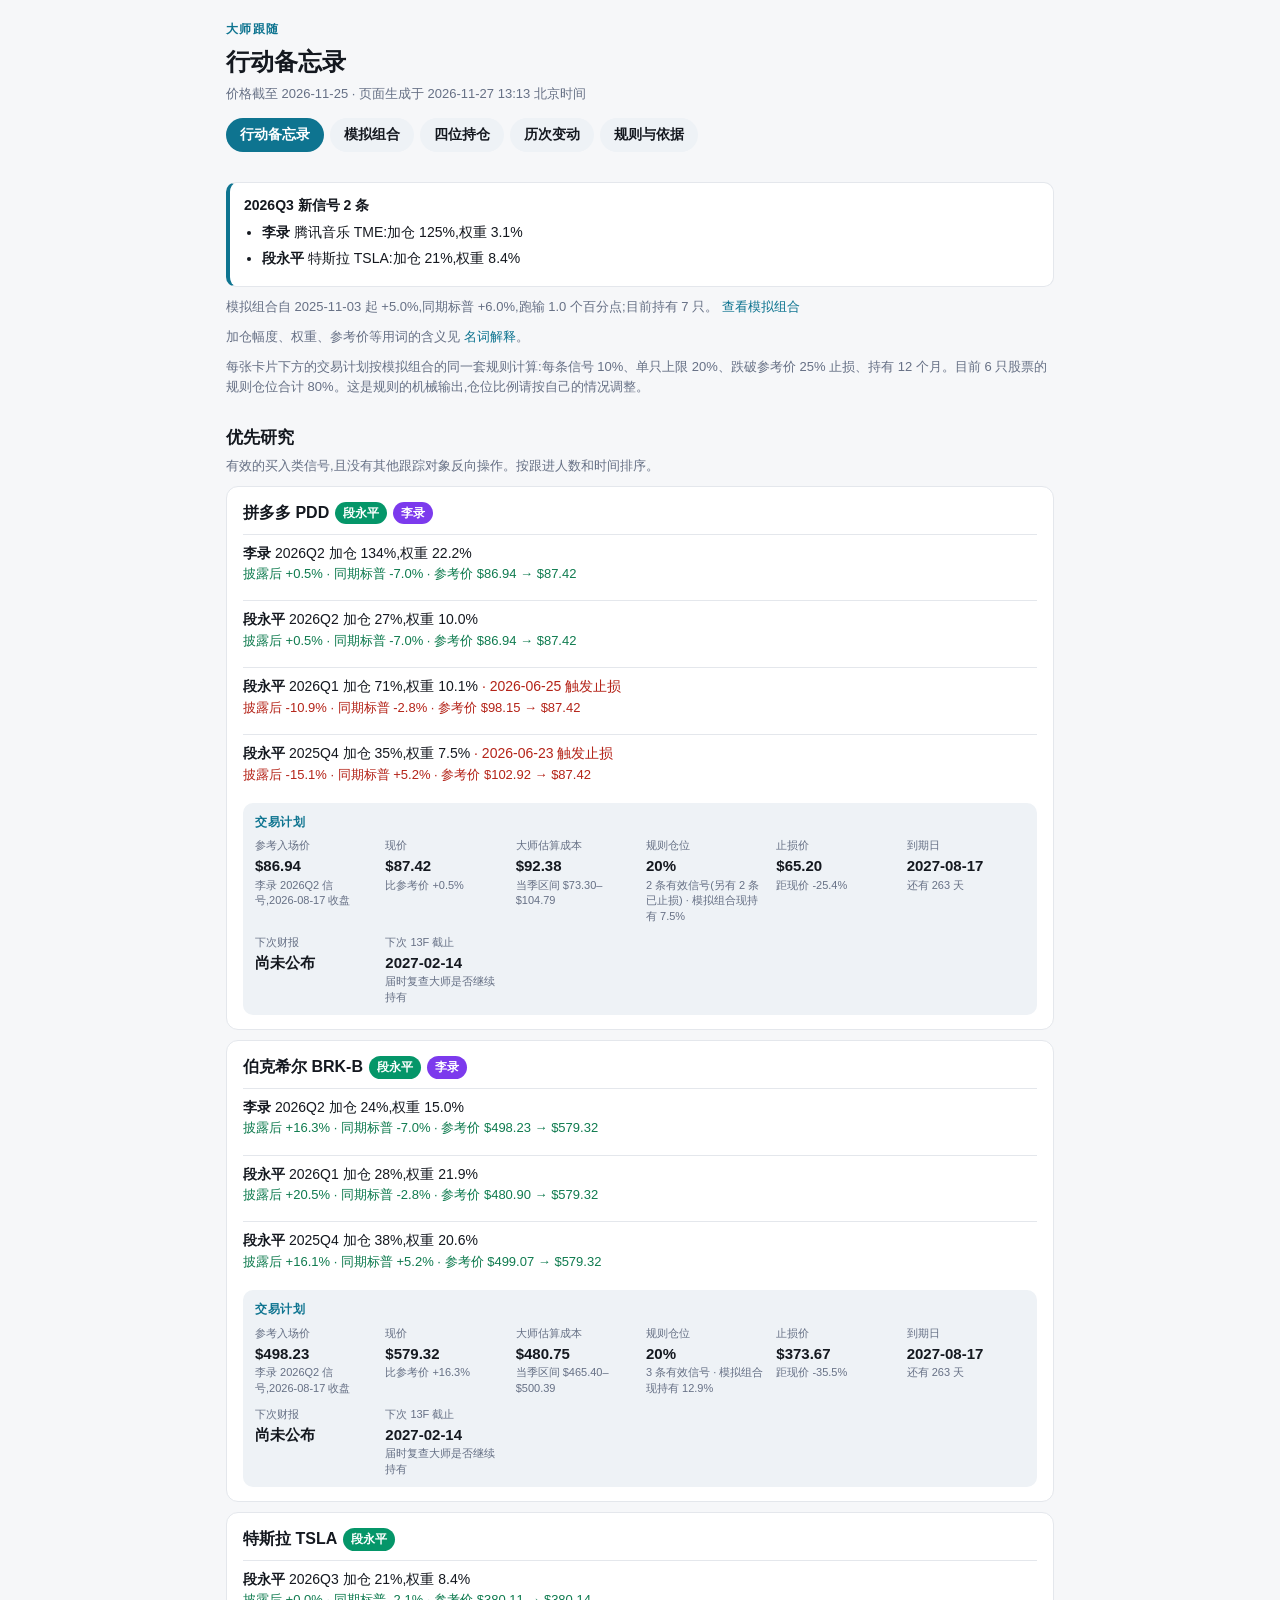
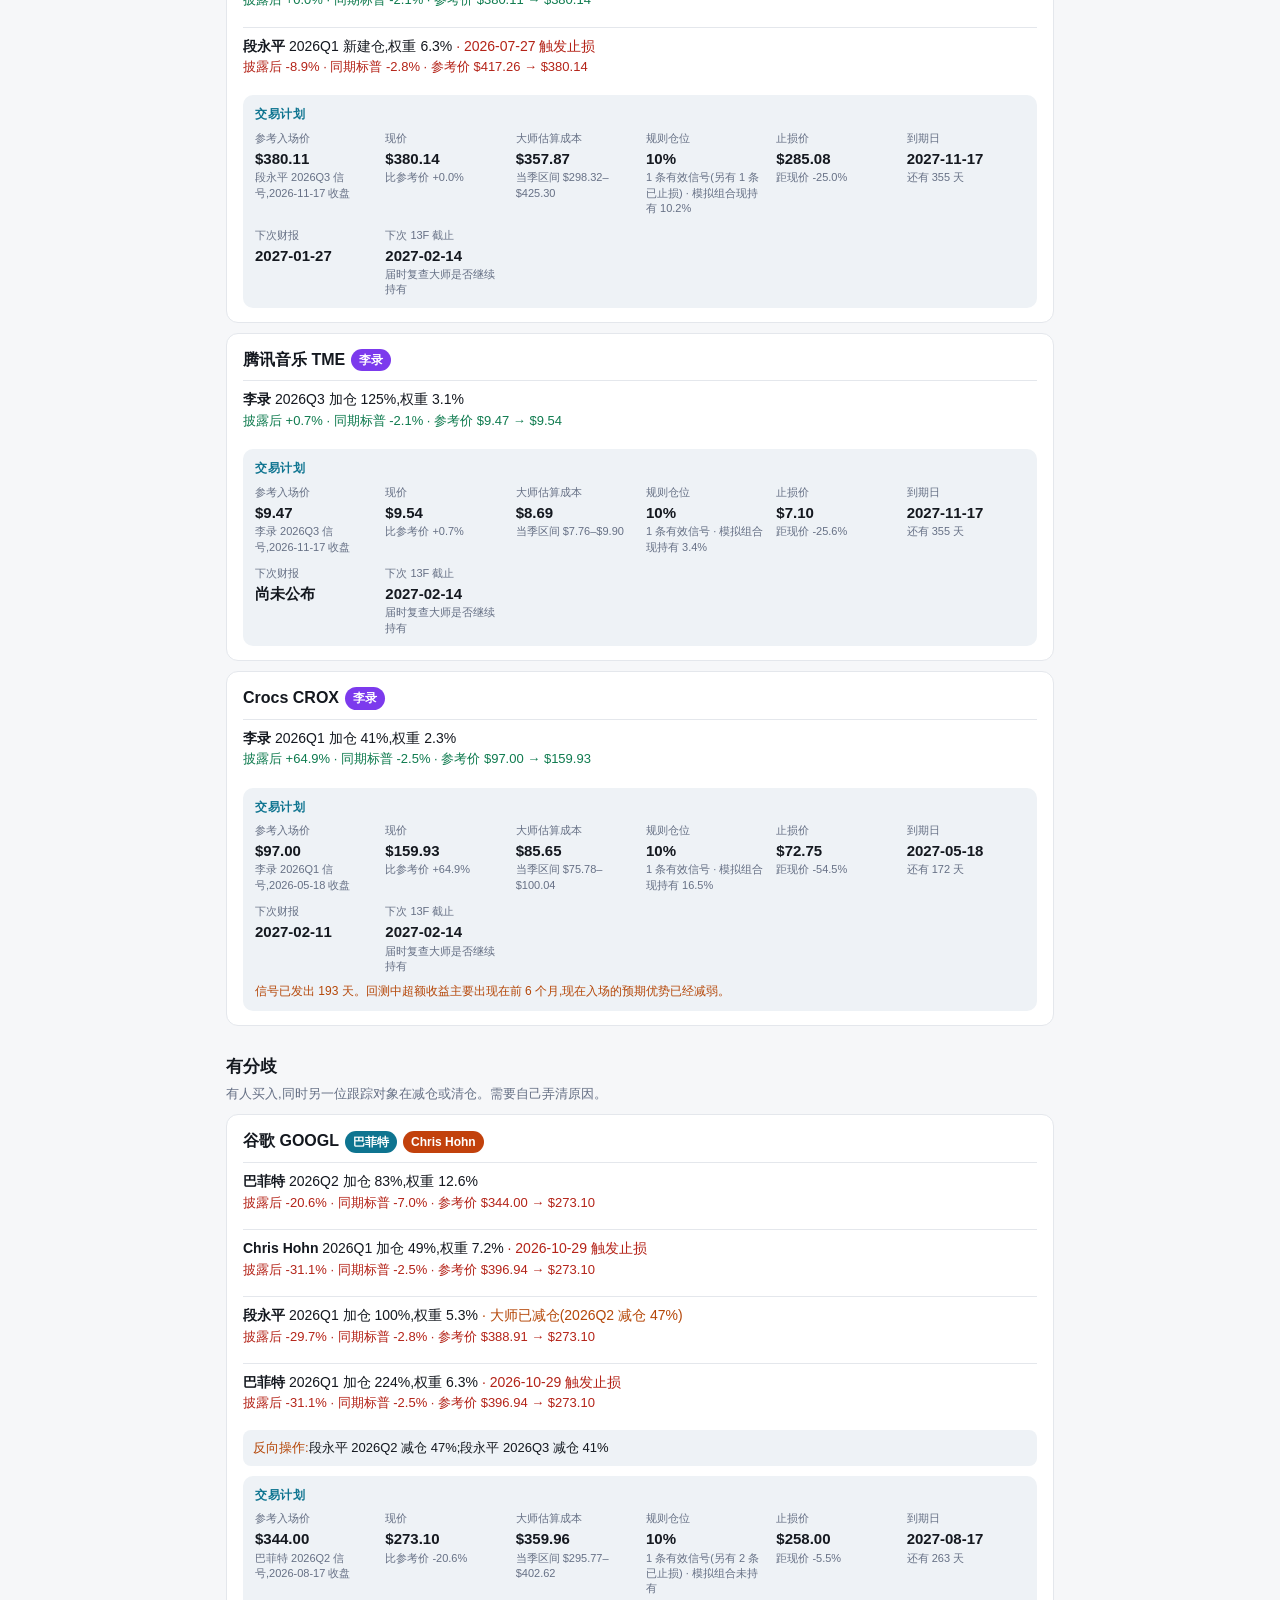
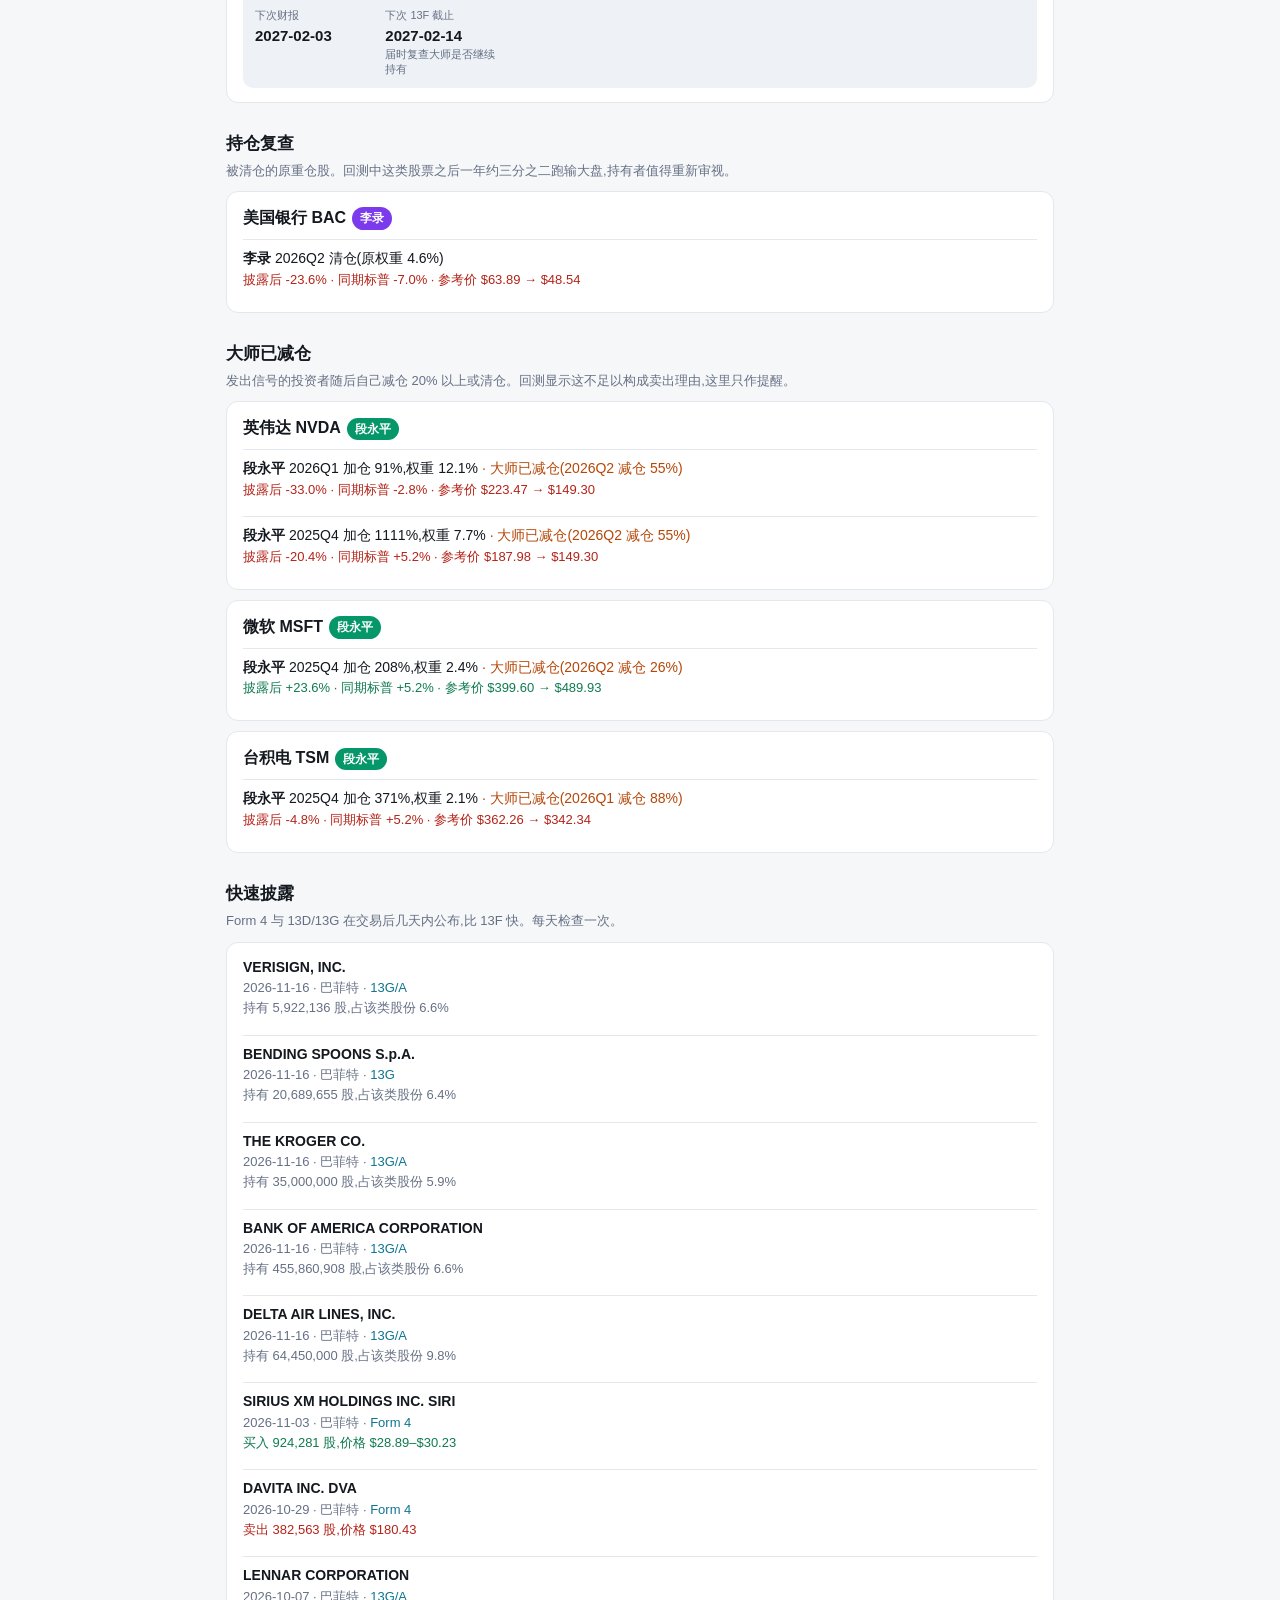
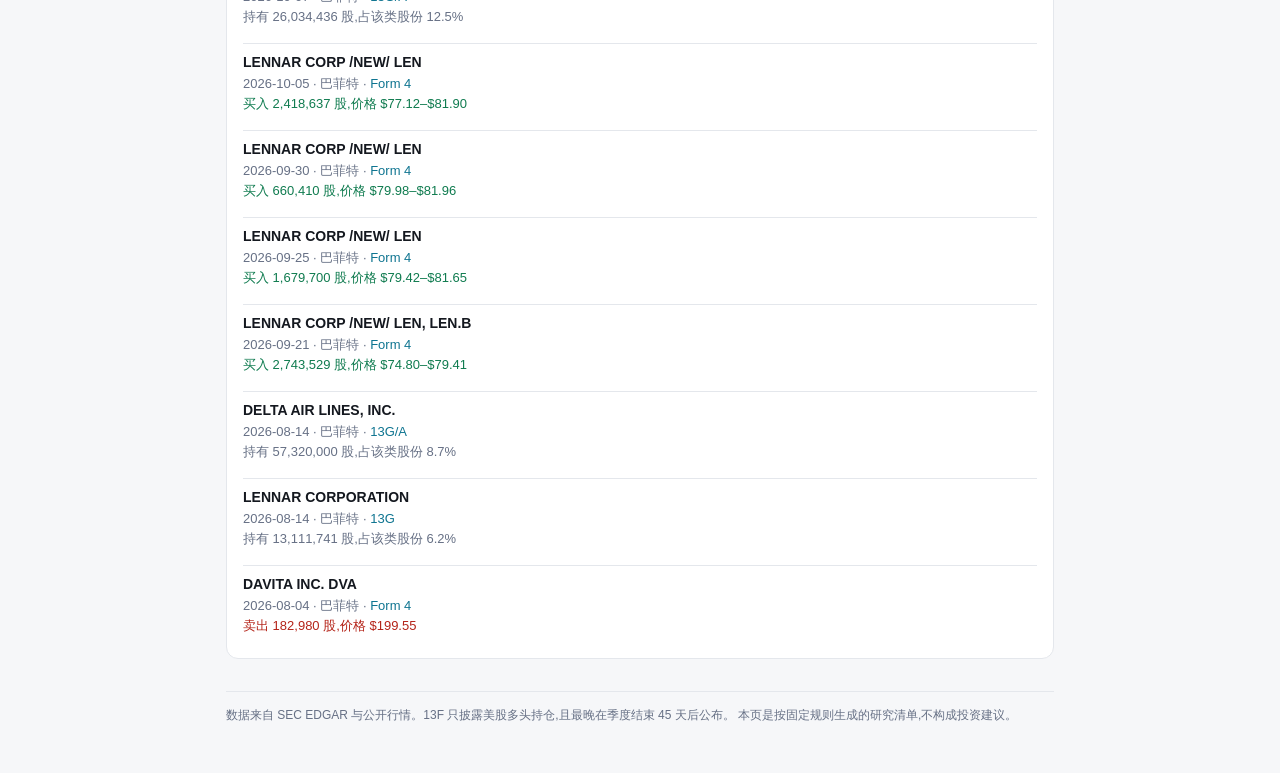
==== commit 577f43ca: "Update follow data and site [skip ci]" ====
--- a/docs/index.html
+++ b/docs/index.html
@@ -4,9 +4,9 @@
 <title>行动备忘录 · 大师跟随</title><link rel="stylesheet" href="assets/style.css?v=00ed2e57"></head>
 <body><div class="wrap">
 <header><div class="brand">大师跟随</div><h1>行动备忘录</h1>
-<div class="sub">价格截至 2026-11-25 · 页面生成于 2026-11-26 13:16 北京时间</div>
+<div class="sub">价格截至 2026-11-25 · 页面生成于 2026-11-27 13:13 北京时间</div>
 <nav><a href="index.html" class=on>行动备忘录</a><a href="portfolio.html">模拟组合</a><a href="investors.html">四位持仓</a><a href="changes.html">历次变动</a><a href="evidence.html">规则与依据</a></nav></header>
-<div class="banner"><b>2026Q3 新信号 2 条</b><ul class="plain"><li><b>李录</b> 腾讯音乐 TME:加仓 125%,权重 3.1%</li><li><b>段永平</b> 特斯拉 TSLA:加仓 21%,权重 8.4%</li></ul></div><div class="hint" style="margin-top:10px">模拟组合自 2025-11-03 起 +5.0%,同期标普 +6.0%,跑输 1.0 个百分点;目前持有 7 只。 <a href="portfolio.html">查看模拟组合</a></div><div class="hint" style="margin-top:10px">加仓幅度、权重、参考价等用词的含义见 <a href="evidence.html#glossary">名词解释</a>。</div><div class="hint" style="margin-top:10px">每张卡片下方的交易计划按模拟组合的同一套规则计算:每条信号 10%、单只上限 20%、跌破参考价 25% 止损、持有 12 个月。目前 6 只股票的规则仓位合计 80%。这是规则的机械输出,仓位比例请按自己的情况调整。</div><h2>优先研究</h2><div class="hint">有效的买入类信号,且没有其他跟踪对象反向操作。按跟进人数和时间排序。</div><div class="card"><h3>拼多多 PDD <span class="tag" style="background:#059669">段永平</span><span class="tag" style="background:#7c3aed">李录</span></h3><div class="row"><span class="who">李录</span> 2026Q2 加仓 134%,权重 22.2%<div class="perf up">披露后 +0.5% · 同期标普 -7.0% · 参考价 $86.94 → $87.42</div></div><div class="row"><span class="who">段永平</span> 2026Q2 加仓 27%,权重 10.0%<div class="perf up">披露后 +0.5% · 同期标普 -7.0% · 参考价 $86.94 → $87.42</div></div><div class="row"><span class="who">段永平</span> 2026Q1 加仓 71%,权重 10.1% <span class="down">· 2026-06-25 触发止损</span><div class="perf down">披露后 -10.9% · 同期标普 -2.8% · 参考价 $98.15 → $87.42</div></div><div class="row"><span class="who">段永平</span> 2025Q4 加仓 35%,权重 7.5% <span class="down">· 2026-06-23 触发止损</span><div class="perf down">披露后 -15.1% · 同期标普 +5.2% · 参考价 $102.92 → $87.42</div></div><div class="plan"><div class="plan-h">交易计划</div><div class="pgrid"><div class="pi"><div class="pl">参考入场价</div><div class="pv">$86.94</div><div class="ps">李录 2026Q2 信号,2026-08-17 收盘</div></div><div class="pi"><div class="pl">现价</div><div class="pv">$87.42</div><div class="ps">比参考价 +0.5%</div></div><div class="pi"><div class="pl">大师估算成本</div><div class="pv">$92.38</div><div class="ps">当季区间 $73.30–$104.79</div></div><div class="pi"><div class="pl">规则仓位</div><div class="pv">20%</div><div class="ps">2 条有效信号(另有 2 条已止损) · 模拟组合现持有 7.5%</div></div><div class="pi"><div class="pl">止损价</div><div class="pv">$65.20</div><div class="ps">距现价 -25.4%</div></div><div class="pi"><div class="pl">到期日</div><div class="pv">2027-08-17</div><div class="ps">还有 264 天</div></div><div class="pi"><div class="pl">下次财报</div><div class="pv">尚未公布</div><div class="ps"></div></div><div class="pi"><div class="pl">下次 13F 截止</div><div class="pv">2027-02-14</div><div class="ps">届时复查大师是否继续持有</div></div></div></div></div><div class="card"><h3>伯克希尔 BRK-B <span class="tag" style="background:#059669">段永平</span><span class="tag" style="background:#7c3aed">李录</span></h3><div class="row"><span class="who">李录</span> 2026Q2 加仓 24%,权重 15.0%<div class="perf up">披露后 +16.3% · 同期标普 -7.0% · 参考价 $498.23 → $579.32</div></div><div class="row"><span class="who">段永平</span> 2026Q1 加仓 28%,权重 21.9%<div class="perf up">披露后 +20.5% · 同期标普 -2.8% · 参考价 $480.90 → $579.32</div></div><div class="row"><span class="who">段永平</span> 2025Q4 加仓 38%,权重 20.6%<div class="perf up">披露后 +16.1% · 同期标普 +5.2% · 参考价 $499.07 → $579.32</div></div><div class="plan"><div class="plan-h">交易计划</div><div class="pgrid"><div class="pi"><div class="pl">参考入场价</div><div class="pv">$498.23</div><div class="ps">李录 2026Q2 信号,2026-08-17 收盘</div></div><div class="pi"><div class="pl">现价</div><div class="pv">$579.32</div><div class="ps">比参考价 +16.3%</div></div><div class="pi"><div class="pl">大师估算成本</div><div class="pv">$480.75</div><div class="ps">当季区间 $465.40–$500.39</div></div><div class="pi"><div class="pl">规则仓位</div><div class="pv">20%</div><div class="ps">3 条有效信号 · 模拟组合现持有 12.9%</div></div><div class="pi"><div class="pl">止损价</div><div class="pv">$373.67</div><div class="ps">距现价 -35.5%</div></div><div class="pi"><div class="pl">到期日</div><div class="pv">2027-08-17</div><div class="ps">还有 264 天</div></div><div class="pi"><div class="pl">下次财报</div><div class="pv">尚未公布</div><div class="ps"></div></div><div class="pi"><div class="pl">下次 13F 截止</div><div class="pv">2027-02-14</div><div class="ps">届时复查大师是否继续持有</div></div></div></div></div><div class="card"><h3>特斯拉 TSLA <span class="tag" style="background:#059669">段永平</span></h3><div class="row"><span class="who">段永平</span> 2026Q3 加仓 21%,权重 8.4%<div class="perf up">披露后 +0.0% · 同期标普 -2.1% · 参考价 $380.11 → $380.14</div></div><div class="row"><span class="who">段永平</span> 2026Q1 新建仓,权重 6.3% <span class="down">· 2026-07-27 触发止损</span><div class="perf down">披露后 -8.9% · 同期标普 -2.8% · 参考价 $417.26 → $380.14</div></div><div class="plan"><div class="plan-h">交易计划</div><div class="pgrid"><div class="pi"><div class="pl">参考入场价</div><div class="pv">$380.11</div><div class="ps">段永平 2026Q3 信号,2026-11-17 收盘</div></div><div class="pi"><div class="pl">现价</div><div class="pv">$380.14</div><div class="ps">比参考价 +0.0%</div></div><div class="pi"><div class="pl">大师估算成本</div><div class="pv">$357.87</div><div class="ps">当季区间 $298.32–$425.30</div></div><div class="pi"><div class="pl">规则仓位</div><div class="pv">10%</div><div class="ps">1 条有效信号(另有 1 条已止损) · 模拟组合现持有 10.2%</div></div><div class="pi"><div class="pl">止损价</div><div class="pv">$285.08</div><div class="ps">距现价 -25.0%</div></div><div class="pi"><div class="pl">到期日</div><div class="pv">2027-11-17</div><div class="ps">还有 356 天</div></div><div class="pi"><div class="pl">下次财报</div><div class="pv">2027-01-28</div><div class="ps"></div></div><div class="pi"><div class="pl">下次 13F 截止</div><div class="pv">2027-02-14</div><div class="ps">届时复查大师是否继续持有</div></div></div></div></div><div class="card"><h3>腾讯音乐 TME <span class="tag" style="background:#7c3aed">李录</span></h3><div class="row"><span class="who">李录</span> 2026Q3 加仓 125%,权重 3.1%<div class="perf up">披露后 +0.7% · 同期标普 -2.1% · 参考价 $9.47 → $9.54</div></div><div class="plan"><div class="plan-h">交易计划</div><div class="pgrid"><div class="pi"><div class="pl">参考入场价</div><div class="pv">$9.47</div><div class="ps">李录 2026Q3 信号,2026-11-17 收盘</div></div><div class="pi"><div class="pl">现价</div><div class="pv">$9.54</div><div class="ps">比参考价 +0.7%</div></div><div class="pi"><div class="pl">大师估算成本</div><div class="pv">$8.69</div><div class="ps">当季区间 $7.76–$9.90</div></div><div class="pi"><div class="pl">规则仓位</div><div class="pv">10%</div><div class="ps">1 条有效信号 · 模拟组合现持有 3.4%</div></div><div class="pi"><div class="pl">止损价</div><div class="pv">$7.10</div><div class="ps">距现价 -25.6%</div></div><div class="pi"><div class="pl">到期日</div><div class="pv">2027-11-17</div><div class="ps">还有 356 天</div></div><div class="pi"><div class="pl">下次财报</div><div class="pv">尚未公布</div><div class="ps"></div></div><div class="pi"><div class="pl">下次 13F 截止</div><div class="pv">2027-02-14</div><div class="ps">届时复查大师是否继续持有</div></div></div></div></div><div class="card"><h3>Crocs CROX <span class="tag" style="background:#7c3aed">李录</span></h3><div class="row"><span class="who">李录</span> 2026Q1 加仓 41%,权重 2.3%<div class="perf up">披露后 +64.9% · 同期标普 -2.5% · 参考价 $97.00 → $159.93</div></div><div class="plan"><div class="plan-h">交易计划</div><div class="pgrid"><div class="pi"><div class="pl">参考入场价</div><div class="pv">$97.00</div><div class="ps">李录 2026Q1 信号,2026-05-18 收盘</div></div><div class="pi"><div class="pl">现价</div><div class="pv">$159.93</div><div class="ps">比参考价 +64.9%</div></div><div class="pi"><div class="pl">大师估算成本</div><div class="pv">$85.65</div><div class="ps">当季区间 $75.78–$100.04</div></div><div class="pi"><div class="pl">规则仓位</div><div class="pv">10%</div><div class="ps">1 条有效信号 · 模拟组合现持有 16.5%</div></div><div class="pi"><div class="pl">止损价</div><div class="pv">$72.75</div><div class="ps">距现价 -54.5%</div></div><div class="pi"><div class="pl">到期日</div><div class="pv">2027-05-18</div><div class="ps">还有 173 天</div></div><div class="pi"><div class="pl">下次财报</div><div class="pv">尚未公布</div><div class="ps"></div></div><div class="pi"><div class="pl">下次 13F 截止</div><div class="pv">2027-02-14</div><div class="ps">届时复查大师是否继续持有</div></div></div><div class="perf warn">信号已发出 192 天。回测中超额收益主要出现在前 6 个月,现在入场的预期优势已经减弱。</div></div></div><h2>有分歧</h2><div class="hint">有人买入,同时另一位跟踪对象在减仓或清仓。需要自己弄清原因。</div><div class="card"><h3>谷歌 GOOGL <span class="tag" style="background:#0e7490">巴菲特</span><span class="tag" style="background:#c2410c">Chris Hohn</span></h3><div class="row"><span class="who">巴菲特</span> 2026Q2 加仓 83%,权重 12.6%<div class="perf down">披露后 -20.6% · 同期标普 -7.0% · 参考价 $344.00 → $273.10</div></div><div class="row"><span class="who">Chris Hohn</span> 2026Q1 加仓 49%,权重 7.2% <span class="down">· 2026-10-29 触发止损</span><div class="perf down">披露后 -31.1% · 同期标普 -2.5% · 参考价 $396.94 → $273.10</div></div><div class="row"><span class="who">段永平</span> 2026Q1 加仓 100%,权重 5.3% <span class="warn">· 大师已减仓(2026Q2 减仓 47%)</span><div class="perf down">披露后 -29.7% · 同期标普 -2.8% · 参考价 $388.91 → $273.10</div></div><div class="row"><span class="who">巴菲特</span> 2026Q1 加仓 224%,权重 6.3% <span class="down">· 2026-10-29 触发止损</span><div class="perf down">披露后 -31.1% · 同期标普 -2.5% · 参考价 $396.94 → $273.10</div></div><div class="note"><span class="warn">反向操作:</span>段永平 2026Q2 减仓 47%;段永平 2026Q3 减仓 41%</div><div class="plan"><div class="plan-h">交易计划</div><div class="pgrid"><div class="pi"><div class="pl">参考入场价</div><div class="pv">$344.00</div><div class="ps">巴菲特 2026Q2 信号,2026-08-17 收盘</div></div><div class="pi"><div class="pl">现价</div><div class="pv">$273.10</div><div class="ps">比参考价 -20.6%</div></div><div class="pi"><div class="pl">大师估算成本</div><div class="pv">$359.96</div><div class="ps">当季区间 $295.77–$402.62</div></div><div class="pi"><div class="pl">规则仓位</div><div class="pv">10%</div><div class="ps">1 条有效信号(另有 2 条已止损) · 模拟组合未持有</div></div><div class="pi"><div class="pl">止损价</div><div class="pv">$258.00</div><div class="ps">距现价 -5.5%</div></div><div class="pi"><div class="pl">到期日</div><div class="pv">2027-08-17</div><div class="ps">还有 264 天</div></div><div class="pi"><div class="pl">下次财报</div><div class="pv">尚未公布</div><div class="ps"></div></div><div class="pi"><div class="pl">下次 13F 截止</div><div class="pv">2027-02-14</div><div class="ps">届时复查大师是否继续持有</div></div></div></div></div><h2>持仓复查</h2><div class="hint">被清仓的原重仓股。回测中这类股票之后一年约三分之二跑输大盘,持有者值得重新审视。</div><div class="card"><h3>美国银行 BAC <span class="tag" style="background:#7c3aed">李录</span></h3><div class="row"><span class="who">李录</span> 2026Q2 清仓(原权重 4.6%)<div class="perf down">披露后 -23.6% · 同期标普 -7.0% · 参考价 $63.89 → $48.54</div></div></div><h2>大师已减仓</h2><div class="hint">发出信号的投资者随后自己减仓 20% 以上或清仓。回测显示这不足以构成卖出理由,这里只作提醒。</div><div class="card"><h3>英伟达 NVDA <span class="tag" style="background:#059669">段永平</span></h3><div class="row"><span class="who">段永平</span> 2026Q1 加仓 91%,权重 12.1% <span class="warn">· 大师已减仓(2026Q2 减仓 55%)</span><div class="perf down">披露后 -33.0% · 同期标普 -2.8% · 参考价 $223.47 → $149.30</div></div><div class="row"><span class="who">段永平</span> 2025Q4 加仓 1111%,权重 7.7% <span class="warn">· 大师已减仓(2026Q2 减仓 55%)</span><div class="perf down">披露后 -20.4% · 同期标普 +5.2% · 参考价 $187.98 → $149.30</div></div></div><div class="card"><h3>微软 MSFT <span class="tag" style="background:#059669">段永平</span></h3><div class="row"><span class="who">段永平</span> 2025Q4 加仓 208%,权重 2.4% <span class="warn">· 大师已减仓(2026Q2 减仓 26%)</span><div class="perf up">披露后 +23.6% · 同期标普 +5.2% · 参考价 $399.60 → $489.93</div></div></div><div class="card"><h3>台积电 TSM <span class="tag" style="background:#059669">段永平</span></h3><div class="row"><span class="who">段永平</span> 2025Q4 加仓 371%,权重 2.1% <span class="warn">· 大师已减仓(2026Q1 减仓 88%)</span><div class="perf down">披露后 -4.8% · 同期标普 +5.2% · 参考价 $362.26 → $342.34</div></div></div><h2>快速披露</h2><div class="hint">Form 4 与 13D/13G 在交易后几天内公布,比 13F 快。每天检查一次。</div><div class="card fast"><div class="row"><span class="who">VERISIGN, INC.</span><div class="perf">2026-11-16 · 巴菲特 · <a href="https://www.sec.gov/Archives/edgar/data/1067983/000119312526464219/xslSCHEDULE_13G_X02/primary_doc.xml">13G/A</a></div><div class="perf">持有 5,922,136 股,占该类股份 6.6%</div></div><div class="row"><span class="who">BENDING SPOONS S.p.A.</span><div class="perf">2026-11-16 · 巴菲特 · <a href="https://www.sec.gov/Archives/edgar/data/1067983/000119312526464218/xslSCHEDULE_13G_X02/primary_doc.xml">13G</a></div><div class="perf">持有 20,689,655 股,占该类股份 6.4%</div></div><div class="row"><span class="who">THE KROGER CO.</span><div class="perf">2026-11-16 · 巴菲特 · <a href="https://www.sec.gov/Archives/edgar/data/1067983/000119312526464214/xslSCHEDULE_13G_X02/primary_doc.xml">13G/A</a></div><div class="perf">持有 35,000,000 股,占该类股份 5.9%</div></div><div class="row"><span class="who">BANK OF AMERICA CORPORATION</span><div class="perf">2026-11-16 · 巴菲特 · <a href="https://www.sec.gov/Archives/edgar/data/1067983/000119312526464211/xslSCHEDULE_13G_X02/primary_doc.xml">13G/A</a></div><div class="perf">持有 455,860,908 股,占该类股份 6.6%</div></div><div class="row"><span class="who">DELTA AIR LINES, INC.</span><div class="perf">2026-11-16 · 巴菲特 · <a href="https://www.sec.gov/Archives/edgar/data/1067983/000119312526464189/xslSCHEDULE_13G_X02/primary_doc.xml">13G/A</a></div><div class="perf">持有 64,450,000 股,占该类股份 9.8%</div></div><div class="row"><span class="who">SIRIUS XM HOLDINGS INC. SIRI</span><div class="perf">2026-11-03 · 巴菲特 · <a href="https://www.sec.gov/Archives/edgar/data/1067983/000119312526445930/xslF345X06/ownership.xml">Form 4</a></div><div class="perf up">买入 924,281 股,价格 $28.89–$30.23</div></div><div class="row"><span class="who">DAVITA INC. DVA</span><div class="perf">2026-10-29 · 巴菲特 · <a href="https://www.sec.gov/Archives/edgar/data/1067983/000119312526438090/xslF345X06/ownership.xml">Form 4</a></div><div class="perf down">卖出 382,563 股,价格 $180.43</div></div><div class="row"><span class="who">LENNAR CORPORATION</span><div class="perf">2026-10-07 · 巴菲特 · <a href="https://www.sec.gov/Archives/edgar/data/1067983/000119312526417254/xslSCHEDULE_13G_X02/primary_doc.xml">13G/A</a></div><div class="perf">持有 26,034,436 股,占该类股份 12.5%</div></div><div class="row"><span class="who">LENNAR CORP /NEW/ LEN</span><div class="perf">2026-10-05 · 巴菲特 · <a href="https://www.sec.gov/Archives/edgar/data/1067983/000119312526414744/xslF345X06/ownership.xml">Form 4</a></div><div class="perf up">买入 2,418,637 股,价格 $77.12–$81.90</div></div><div class="row"><span class="who">LENNAR CORP /NEW/ LEN</span><div class="perf">2026-09-30 · 巴菲特 · <a href="https://www.sec.gov/Archives/edgar/data/1067983/000119312526409451/xslF345X06/ownership.xml">Form 4</a></div><div class="perf up">买入 660,410 股,价格 $79.98–$81.96</div></div><div class="row"><span class="who">LENNAR CORP /NEW/ LEN</span><div class="perf">2026-09-25 · 巴菲特 · <a href="https://www.sec.gov/Archives/edgar/data/1067983/000119312526403089/xslF345X06/ownership.xml">Form 4</a></div><div class="perf up">买入 1,679,700 股,价格 $79.42–$81.65</div></div><div class="row"><span class="who">LENNAR CORP /NEW/ LEN, LEN.B</span><div class="perf">2026-09-21 · 巴菲特 · <a href="https://www.sec.gov/Archives/edgar/data/1067983/000119312526397059/xslF345X06/ownership.xml">Form 4</a></div><div class="perf up">买入 2,743,529 股,价格 $74.80–$79.41</div></div><div class="row"><span class="who">DELTA AIR LINES, INC.</span><div class="perf">2026-08-14 · 巴菲特 · <a href="https://www.sec.gov/Archives/edgar/data/1067983/000119312526352910/xslSCHEDULE_13G_X02/primary_doc.xml">13G/A</a></div><div class="perf">持有 57,320,000 股,占该类股份 8.7%</div></div><div class="row"><span class="who">LENNAR CORPORATION</span><div class="perf">2026-08-14 · 巴菲特 · <a href="https://www.sec.gov/Archives/edgar/data/1067983/000119312526352904/xslSCHEDULE_13G_X02/primary_doc.xml">13G</a></div><div class="perf">持有 13,111,741 股,占该类股份 6.2%</div></div><div class="row"><span class="who">DAVITA INC. DVA</span><div class="perf">2026-08-04 · 巴菲特 · <a href="https://www.sec.gov/Archives/edgar/data/1067983/000119312526333151/xslF345X06/ownership.xml">Form 4</a></div><div class="perf down">卖出 182,980 股,价格 $199.55</div></div></div>
+<div class="banner"><b>2026Q3 新信号 2 条</b><ul class="plain"><li><b>李录</b> 腾讯音乐 TME:加仓 125%,权重 3.1%</li><li><b>段永平</b> 特斯拉 TSLA:加仓 21%,权重 8.4%</li></ul></div><div class="hint" style="margin-top:10px">模拟组合自 2025-11-03 起 +5.0%,同期标普 +6.0%,跑输 1.0 个百分点;目前持有 7 只。 <a href="portfolio.html">查看模拟组合</a></div><div class="hint" style="margin-top:10px">加仓幅度、权重、参考价等用词的含义见 <a href="evidence.html#glossary">名词解释</a>。</div><div class="hint" style="margin-top:10px">每张卡片下方的交易计划按模拟组合的同一套规则计算:每条信号 10%、单只上限 20%、跌破参考价 25% 止损、持有 12 个月。目前 6 只股票的规则仓位合计 80%。这是规则的机械输出,仓位比例请按自己的情况调整。</div><h2>优先研究</h2><div class="hint">有效的买入类信号,且没有其他跟踪对象反向操作。按跟进人数和时间排序。</div><div class="card"><h3>拼多多 PDD <span class="tag" style="background:#059669">段永平</span><span class="tag" style="background:#7c3aed">李录</span></h3><div class="row"><span class="who">李录</span> 2026Q2 加仓 134%,权重 22.2%<div class="perf up">披露后 +0.5% · 同期标普 -7.0% · 参考价 $86.94 → $87.42</div></div><div class="row"><span class="who">段永平</span> 2026Q2 加仓 27%,权重 10.0%<div class="perf up">披露后 +0.5% · 同期标普 -7.0% · 参考价 $86.94 → $87.42</div></div><div class="row"><span class="who">段永平</span> 2026Q1 加仓 71%,权重 10.1% <span class="down">· 2026-06-25 触发止损</span><div class="perf down">披露后 -10.9% · 同期标普 -2.8% · 参考价 $98.15 → $87.42</div></div><div class="row"><span class="who">段永平</span> 2025Q4 加仓 35%,权重 7.5% <span class="down">· 2026-06-23 触发止损</span><div class="perf down">披露后 -15.1% · 同期标普 +5.2% · 参考价 $102.92 → $87.42</div></div><div class="plan"><div class="plan-h">交易计划</div><div class="pgrid"><div class="pi"><div class="pl">参考入场价</div><div class="pv">$86.94</div><div class="ps">李录 2026Q2 信号,2026-08-17 收盘</div></div><div class="pi"><div class="pl">现价</div><div class="pv">$87.42</div><div class="ps">比参考价 +0.5%</div></div><div class="pi"><div class="pl">大师估算成本</div><div class="pv">$92.38</div><div class="ps">当季区间 $73.30–$104.79</div></div><div class="pi"><div class="pl">规则仓位</div><div class="pv">20%</div><div class="ps">2 条有效信号(另有 2 条已止损) · 模拟组合现持有 7.5%</div></div><div class="pi"><div class="pl">止损价</div><div class="pv">$65.20</div><div class="ps">距现价 -25.4%</div></div><div class="pi"><div class="pl">到期日</div><div class="pv">2027-08-17</div><div class="ps">还有 263 天</div></div><div class="pi"><div class="pl">下次财报</div><div class="pv">尚未公布</div><div class="ps"></div></div><div class="pi"><div class="pl">下次 13F 截止</div><div class="pv">2027-02-14</div><div class="ps">届时复查大师是否继续持有</div></div></div></div></div><div class="card"><h3>伯克希尔 BRK-B <span class="tag" style="background:#059669">段永平</span><span class="tag" style="background:#7c3aed">李录</span></h3><div class="row"><span class="who">李录</span> 2026Q2 加仓 24%,权重 15.0%<div class="perf up">披露后 +16.3% · 同期标普 -7.0% · 参考价 $498.23 → $579.32</div></div><div class="row"><span class="who">段永平</span> 2026Q1 加仓 28%,权重 21.9%<div class="perf up">披露后 +20.5% · 同期标普 -2.8% · 参考价 $480.90 → $579.32</div></div><div class="row"><span class="who">段永平</span> 2025Q4 加仓 38%,权重 20.6%<div class="perf up">披露后 +16.1% · 同期标普 +5.2% · 参考价 $499.07 → $579.32</div></div><div class="plan"><div class="plan-h">交易计划</div><div class="pgrid"><div class="pi"><div class="pl">参考入场价</div><div class="pv">$498.23</div><div class="ps">李录 2026Q2 信号,2026-08-17 收盘</div></div><div class="pi"><div class="pl">现价</div><div class="pv">$579.32</div><div class="ps">比参考价 +16.3%</div></div><div class="pi"><div class="pl">大师估算成本</div><div class="pv">$480.75</div><div class="ps">当季区间 $465.40–$500.39</div></div><div class="pi"><div class="pl">规则仓位</div><div class="pv">20%</div><div class="ps">3 条有效信号 · 模拟组合现持有 12.9%</div></div><div class="pi"><div class="pl">止损价</div><div class="pv">$373.67</div><div class="ps">距现价 -35.5%</div></div><div class="pi"><div class="pl">到期日</div><div class="pv">2027-08-17</div><div class="ps">还有 263 天</div></div><div class="pi"><div class="pl">下次财报</div><div class="pv">尚未公布</div><div class="ps"></div></div><div class="pi"><div class="pl">下次 13F 截止</div><div class="pv">2027-02-14</div><div class="ps">届时复查大师是否继续持有</div></div></div></div></div><div class="card"><h3>特斯拉 TSLA <span class="tag" style="background:#059669">段永平</span></h3><div class="row"><span class="who">段永平</span> 2026Q3 加仓 21%,权重 8.4%<div class="perf up">披露后 +0.0% · 同期标普 -2.1% · 参考价 $380.11 → $380.14</div></div><div class="row"><span class="who">段永平</span> 2026Q1 新建仓,权重 6.3% <span class="down">· 2026-07-27 触发止损</span><div class="perf down">披露后 -8.9% · 同期标普 -2.8% · 参考价 $417.26 → $380.14</div></div><div class="plan"><div class="plan-h">交易计划</div><div class="pgrid"><div class="pi"><div class="pl">参考入场价</div><div class="pv">$380.11</div><div class="ps">段永平 2026Q3 信号,2026-11-17 收盘</div></div><div class="pi"><div class="pl">现价</div><div class="pv">$380.14</div><div class="ps">比参考价 +0.0%</div></div><div class="pi"><div class="pl">大师估算成本</div><div class="pv">$357.87</div><div class="ps">当季区间 $298.32–$425.30</div></div><div class="pi"><div class="pl">规则仓位</div><div class="pv">10%</div><div class="ps">1 条有效信号(另有 1 条已止损) · 模拟组合现持有 10.2%</div></div><div class="pi"><div class="pl">止损价</div><div class="pv">$285.08</div><div class="ps">距现价 -25.0%</div></div><div class="pi"><div class="pl">到期日</div><div class="pv">2027-11-17</div><div class="ps">还有 355 天</div></div><div class="pi"><div class="pl">下次财报</div><div class="pv">2027-01-27</div><div class="ps"></div></div><div class="pi"><div class="pl">下次 13F 截止</div><div class="pv">2027-02-14</div><div class="ps">届时复查大师是否继续持有</div></div></div></div></div><div class="card"><h3>腾讯音乐 TME <span class="tag" style="background:#7c3aed">李录</span></h3><div class="row"><span class="who">李录</span> 2026Q3 加仓 125%,权重 3.1%<div class="perf up">披露后 +0.7% · 同期标普 -2.1% · 参考价 $9.47 → $9.54</div></div><div class="plan"><div class="plan-h">交易计划</div><div class="pgrid"><div class="pi"><div class="pl">参考入场价</div><div class="pv">$9.47</div><div class="ps">李录 2026Q3 信号,2026-11-17 收盘</div></div><div class="pi"><div class="pl">现价</div><div class="pv">$9.54</div><div class="ps">比参考价 +0.7%</div></div><div class="pi"><div class="pl">大师估算成本</div><div class="pv">$8.69</div><div class="ps">当季区间 $7.76–$9.90</div></div><div class="pi"><div class="pl">规则仓位</div><div class="pv">10%</div><div class="ps">1 条有效信号 · 模拟组合现持有 3.4%</div></div><div class="pi"><div class="pl">止损价</div><div class="pv">$7.10</div><div class="ps">距现价 -25.6%</div></div><div class="pi"><div class="pl">到期日</div><div class="pv">2027-11-17</div><div class="ps">还有 355 天</div></div><div class="pi"><div class="pl">下次财报</div><div class="pv">尚未公布</div><div class="ps"></div></div><div class="pi"><div class="pl">下次 13F 截止</div><div class="pv">2027-02-14</div><div class="ps">届时复查大师是否继续持有</div></div></div></div></div><div class="card"><h3>Crocs CROX <span class="tag" style="background:#7c3aed">李录</span></h3><div class="row"><span class="who">李录</span> 2026Q1 加仓 41%,权重 2.3%<div class="perf up">披露后 +64.9% · 同期标普 -2.5% · 参考价 $97.00 → $159.93</div></div><div class="plan"><div class="plan-h">交易计划</div><div class="pgrid"><div class="pi"><div class="pl">参考入场价</div><div class="pv">$97.00</div><div class="ps">李录 2026Q1 信号,2026-05-18 收盘</div></div><div class="pi"><div class="pl">现价</div><div class="pv">$159.93</div><div class="ps">比参考价 +64.9%</div></div><div class="pi"><div class="pl">大师估算成本</div><div class="pv">$85.65</div><div class="ps">当季区间 $75.78–$100.04</div></div><div class="pi"><div class="pl">规则仓位</div><div class="pv">10%</div><div class="ps">1 条有效信号 · 模拟组合现持有 16.5%</div></div><div class="pi"><div class="pl">止损价</div><div class="pv">$72.75</div><div class="ps">距现价 -54.5%</div></div><div class="pi"><div class="pl">到期日</div><div class="pv">2027-05-18</div><div class="ps">还有 172 天</div></div><div class="pi"><div class="pl">下次财报</div><div class="pv">2027-02-11</div><div class="ps"></div></div><div class="pi"><div class="pl">下次 13F 截止</div><div class="pv">2027-02-14</div><div class="ps">届时复查大师是否继续持有</div></div></div><div class="perf warn">信号已发出 193 天。回测中超额收益主要出现在前 6 个月,现在入场的预期优势已经减弱。</div></div></div><h2>有分歧</h2><div class="hint">有人买入,同时另一位跟踪对象在减仓或清仓。需要自己弄清原因。</div><div class="card"><h3>谷歌 GOOGL <span class="tag" style="background:#0e7490">巴菲特</span><span class="tag" style="background:#c2410c">Chris Hohn</span></h3><div class="row"><span class="who">巴菲特</span> 2026Q2 加仓 83%,权重 12.6%<div class="perf down">披露后 -20.6% · 同期标普 -7.0% · 参考价 $344.00 → $273.10</div></div><div class="row"><span class="who">Chris Hohn</span> 2026Q1 加仓 49%,权重 7.2% <span class="down">· 2026-10-29 触发止损</span><div class="perf down">披露后 -31.1% · 同期标普 -2.5% · 参考价 $396.94 → $273.10</div></div><div class="row"><span class="who">段永平</span> 2026Q1 加仓 100%,权重 5.3% <span class="warn">· 大师已减仓(2026Q2 减仓 47%)</span><div class="perf down">披露后 -29.7% · 同期标普 -2.8% · 参考价 $388.91 → $273.10</div></div><div class="row"><span class="who">巴菲特</span> 2026Q1 加仓 224%,权重 6.3% <span class="down">· 2026-10-29 触发止损</span><div class="perf down">披露后 -31.1% · 同期标普 -2.5% · 参考价 $396.94 → $273.10</div></div><div class="note"><span class="warn">反向操作:</span>段永平 2026Q2 减仓 47%;段永平 2026Q3 减仓 41%</div><div class="plan"><div class="plan-h">交易计划</div><div class="pgrid"><div class="pi"><div class="pl">参考入场价</div><div class="pv">$344.00</div><div class="ps">巴菲特 2026Q2 信号,2026-08-17 收盘</div></div><div class="pi"><div class="pl">现价</div><div class="pv">$273.10</div><div class="ps">比参考价 -20.6%</div></div><div class="pi"><div class="pl">大师估算成本</div><div class="pv">$359.96</div><div class="ps">当季区间 $295.77–$402.62</div></div><div class="pi"><div class="pl">规则仓位</div><div class="pv">10%</div><div class="ps">1 条有效信号(另有 2 条已止损) · 模拟组合未持有</div></div><div class="pi"><div class="pl">止损价</div><div class="pv">$258.00</div><div class="ps">距现价 -5.5%</div></div><div class="pi"><div class="pl">到期日</div><div class="pv">2027-08-17</div><div class="ps">还有 263 天</div></div><div class="pi"><div class="pl">下次财报</div><div class="pv">2027-02-03</div><div class="ps"></div></div><div class="pi"><div class="pl">下次 13F 截止</div><div class="pv">2027-02-14</div><div class="ps">届时复查大师是否继续持有</div></div></div></div></div><h2>持仓复查</h2><div class="hint">被清仓的原重仓股。回测中这类股票之后一年约三分之二跑输大盘,持有者值得重新审视。</div><div class="card"><h3>美国银行 BAC <span class="tag" style="background:#7c3aed">李录</span></h3><div class="row"><span class="who">李录</span> 2026Q2 清仓(原权重 4.6%)<div class="perf down">披露后 -23.6% · 同期标普 -7.0% · 参考价 $63.89 → $48.54</div></div></div><h2>大师已减仓</h2><div class="hint">发出信号的投资者随后自己减仓 20% 以上或清仓。回测显示这不足以构成卖出理由,这里只作提醒。</div><div class="card"><h3>英伟达 NVDA <span class="tag" style="background:#059669">段永平</span></h3><div class="row"><span class="who">段永平</span> 2026Q1 加仓 91%,权重 12.1% <span class="warn">· 大师已减仓(2026Q2 减仓 55%)</span><div class="perf down">披露后 -33.0% · 同期标普 -2.8% · 参考价 $223.47 → $149.30</div></div><div class="row"><span class="who">段永平</span> 2025Q4 加仓 1111%,权重 7.7% <span class="warn">· 大师已减仓(2026Q2 减仓 55%)</span><div class="perf down">披露后 -20.4% · 同期标普 +5.2% · 参考价 $187.98 → $149.30</div></div></div><div class="card"><h3>微软 MSFT <span class="tag" style="background:#059669">段永平</span></h3><div class="row"><span class="who">段永平</span> 2025Q4 加仓 208%,权重 2.4% <span class="warn">· 大师已减仓(2026Q2 减仓 26%)</span><div class="perf up">披露后 +23.6% · 同期标普 +5.2% · 参考价 $399.60 → $489.93</div></div></div><div class="card"><h3>台积电 TSM <span class="tag" style="background:#059669">段永平</span></h3><div class="row"><span class="who">段永平</span> 2025Q4 加仓 371%,权重 2.1% <span class="warn">· 大师已减仓(2026Q1 减仓 88%)</span><div class="perf down">披露后 -4.8% · 同期标普 +5.2% · 参考价 $362.26 → $342.34</div></div></div><h2>快速披露</h2><div class="hint">Form 4 与 13D/13G 在交易后几天内公布,比 13F 快。每天检查一次。</div><div class="card fast"><div class="row"><span class="who">VERISIGN, INC.</span><div class="perf">2026-11-16 · 巴菲特 · <a href="https://www.sec.gov/Archives/edgar/data/1067983/000119312526464219/xslSCHEDULE_13G_X02/primary_doc.xml">13G/A</a></div><div class="perf">持有 5,922,136 股,占该类股份 6.6%</div></div><div class="row"><span class="who">BENDING SPOONS S.p.A.</span><div class="perf">2026-11-16 · 巴菲特 · <a href="https://www.sec.gov/Archives/edgar/data/1067983/000119312526464218/xslSCHEDULE_13G_X02/primary_doc.xml">13G</a></div><div class="perf">持有 20,689,655 股,占该类股份 6.4%</div></div><div class="row"><span class="who">THE KROGER CO.</span><div class="perf">2026-11-16 · 巴菲特 · <a href="https://www.sec.gov/Archives/edgar/data/1067983/000119312526464214/xslSCHEDULE_13G_X02/primary_doc.xml">13G/A</a></div><div class="perf">持有 35,000,000 股,占该类股份 5.9%</div></div><div class="row"><span class="who">BANK OF AMERICA CORPORATION</span><div class="perf">2026-11-16 · 巴菲特 · <a href="https://www.sec.gov/Archives/edgar/data/1067983/000119312526464211/xslSCHEDULE_13G_X02/primary_doc.xml">13G/A</a></div><div class="perf">持有 455,860,908 股,占该类股份 6.6%</div></div><div class="row"><span class="who">DELTA AIR LINES, INC.</span><div class="perf">2026-11-16 · 巴菲特 · <a href="https://www.sec.gov/Archives/edgar/data/1067983/000119312526464189/xslSCHEDULE_13G_X02/primary_doc.xml">13G/A</a></div><div class="perf">持有 64,450,000 股,占该类股份 9.8%</div></div><div class="row"><span class="who">SIRIUS XM HOLDINGS INC. SIRI</span><div class="perf">2026-11-03 · 巴菲特 · <a href="https://www.sec.gov/Archives/edgar/data/1067983/000119312526445930/xslF345X06/ownership.xml">Form 4</a></div><div class="perf up">买入 924,281 股,价格 $28.89–$30.23</div></div><div class="row"><span class="who">DAVITA INC. DVA</span><div class="perf">2026-10-29 · 巴菲特 · <a href="https://www.sec.gov/Archives/edgar/data/1067983/000119312526438090/xslF345X06/ownership.xml">Form 4</a></div><div class="perf down">卖出 382,563 股,价格 $180.43</div></div><div class="row"><span class="who">LENNAR CORPORATION</span><div class="perf">2026-10-07 · 巴菲特 · <a href="https://www.sec.gov/Archives/edgar/data/1067983/000119312526417254/xslSCHEDULE_13G_X02/primary_doc.xml">13G/A</a></div><div class="perf">持有 26,034,436 股,占该类股份 12.5%</div></div><div class="row"><span class="who">LENNAR CORP /NEW/ LEN</span><div class="perf">2026-10-05 · 巴菲特 · <a href="https://www.sec.gov/Archives/edgar/data/1067983/000119312526414744/xslF345X06/ownership.xml">Form 4</a></div><div class="perf up">买入 2,418,637 股,价格 $77.12–$81.90</div></div><div class="row"><span class="who">LENNAR CORP /NEW/ LEN</span><div class="perf">2026-09-30 · 巴菲特 · <a href="https://www.sec.gov/Archives/edgar/data/1067983/000119312526409451/xslF345X06/ownership.xml">Form 4</a></div><div class="perf up">买入 660,410 股,价格 $79.98–$81.96</div></div><div class="row"><span class="who">LENNAR CORP /NEW/ LEN</span><div class="perf">2026-09-25 · 巴菲特 · <a href="https://www.sec.gov/Archives/edgar/data/1067983/000119312526403089/xslF345X06/ownership.xml">Form 4</a></div><div class="perf up">买入 1,679,700 股,价格 $79.42–$81.65</div></div><div class="row"><span class="who">LENNAR CORP /NEW/ LEN, LEN.B</span><div class="perf">2026-09-21 · 巴菲特 · <a href="https://www.sec.gov/Archives/edgar/data/1067983/000119312526397059/xslF345X06/ownership.xml">Form 4</a></div><div class="perf up">买入 2,743,529 股,价格 $74.80–$79.41</div></div><div class="row"><span class="who">DELTA AIR LINES, INC.</span><div class="perf">2026-08-14 · 巴菲特 · <a href="https://www.sec.gov/Archives/edgar/data/1067983/000119312526352910/xslSCHEDULE_13G_X02/primary_doc.xml">13G/A</a></div><div class="perf">持有 57,320,000 股,占该类股份 8.7%</div></div><div class="row"><span class="who">LENNAR CORPORATION</span><div class="perf">2026-08-14 · 巴菲特 · <a href="https://www.sec.gov/Archives/edgar/data/1067983/000119312526352904/xslSCHEDULE_13G_X02/primary_doc.xml">13G</a></div><div class="perf">持有 13,111,741 股,占该类股份 6.2%</div></div><div class="row"><span class="who">DAVITA INC. DVA</span><div class="perf">2026-08-04 · 巴菲特 · <a href="https://www.sec.gov/Archives/edgar/data/1067983/000119312526333151/xslF345X06/ownership.xml">Form 4</a></div><div class="perf down">卖出 182,980 股,价格 $199.55</div></div></div>
 <footer>数据来自 SEC EDGAR 与公开行情。13F 只披露美股多头持仓,且最晚在季度结束 45 天后公布。
 本页是按固定规则生成的研究清单,不构成投资建议。</footer>
 </div></body></html>
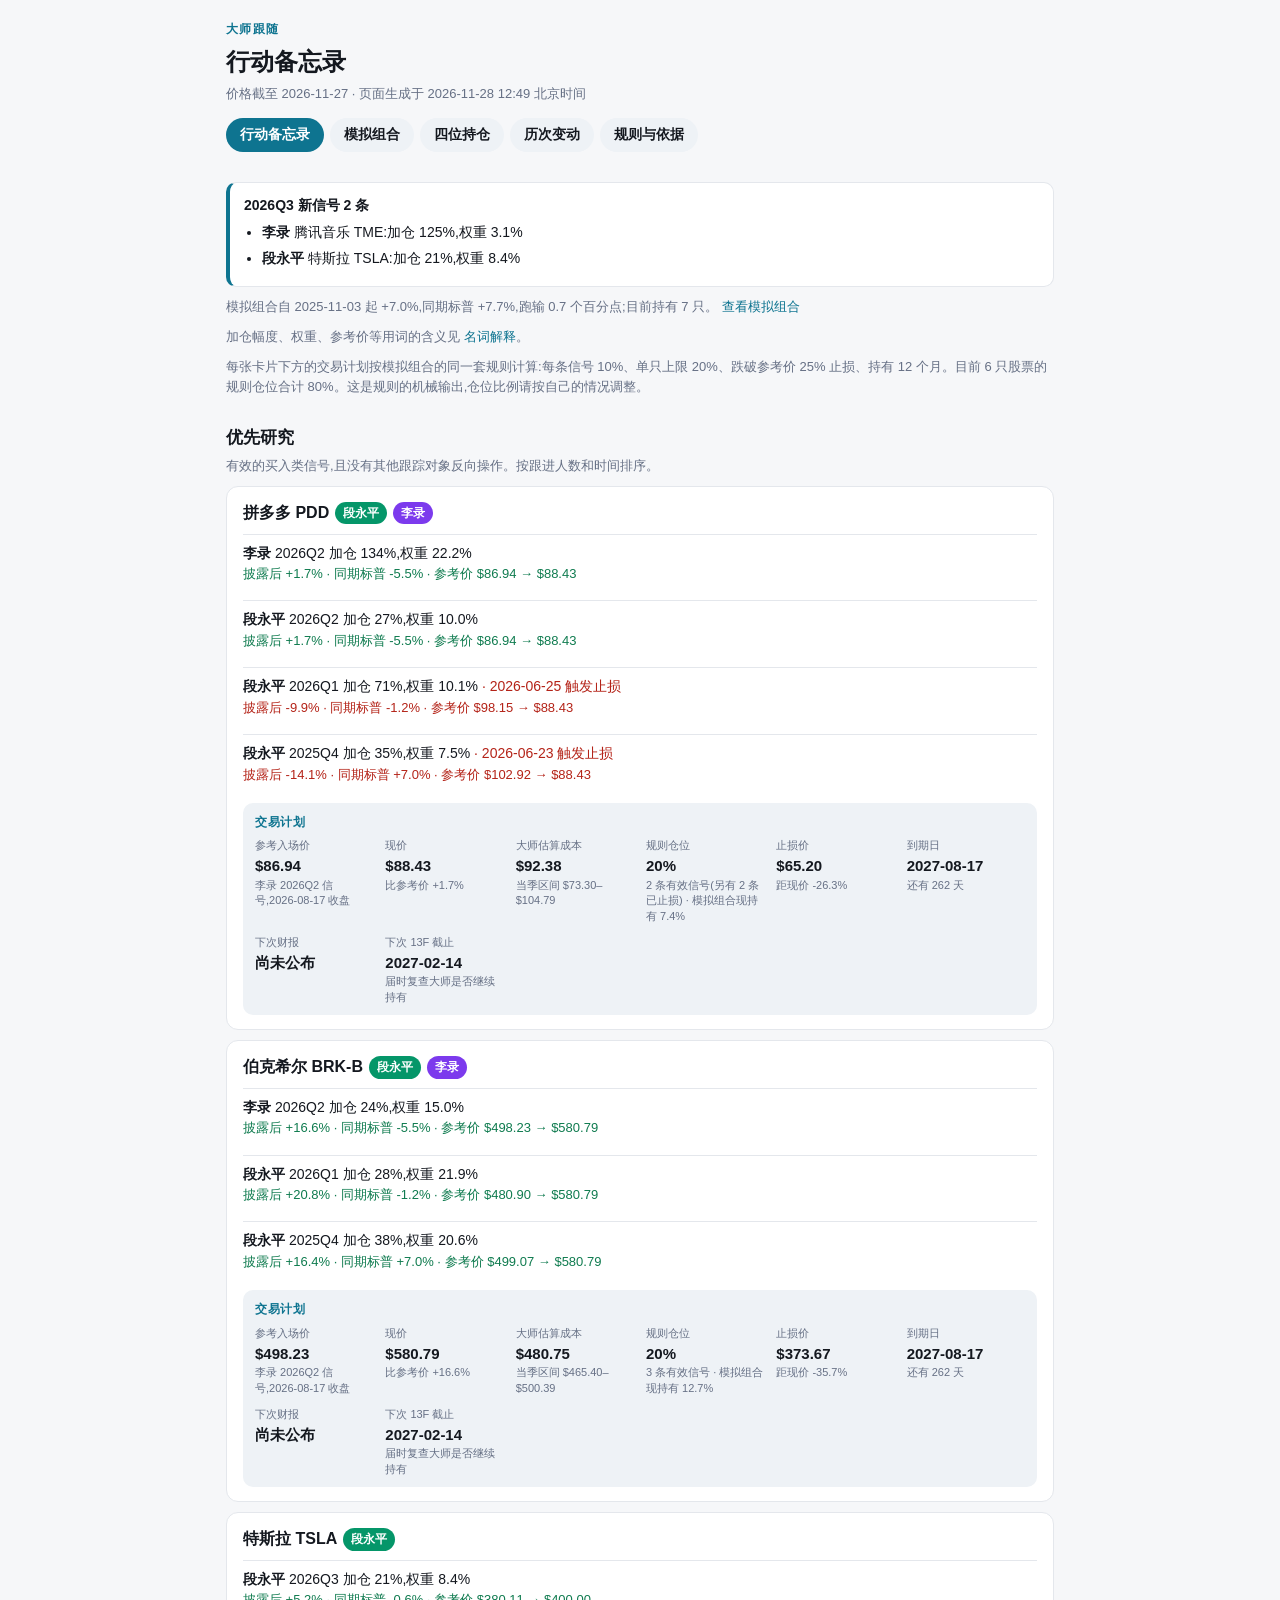
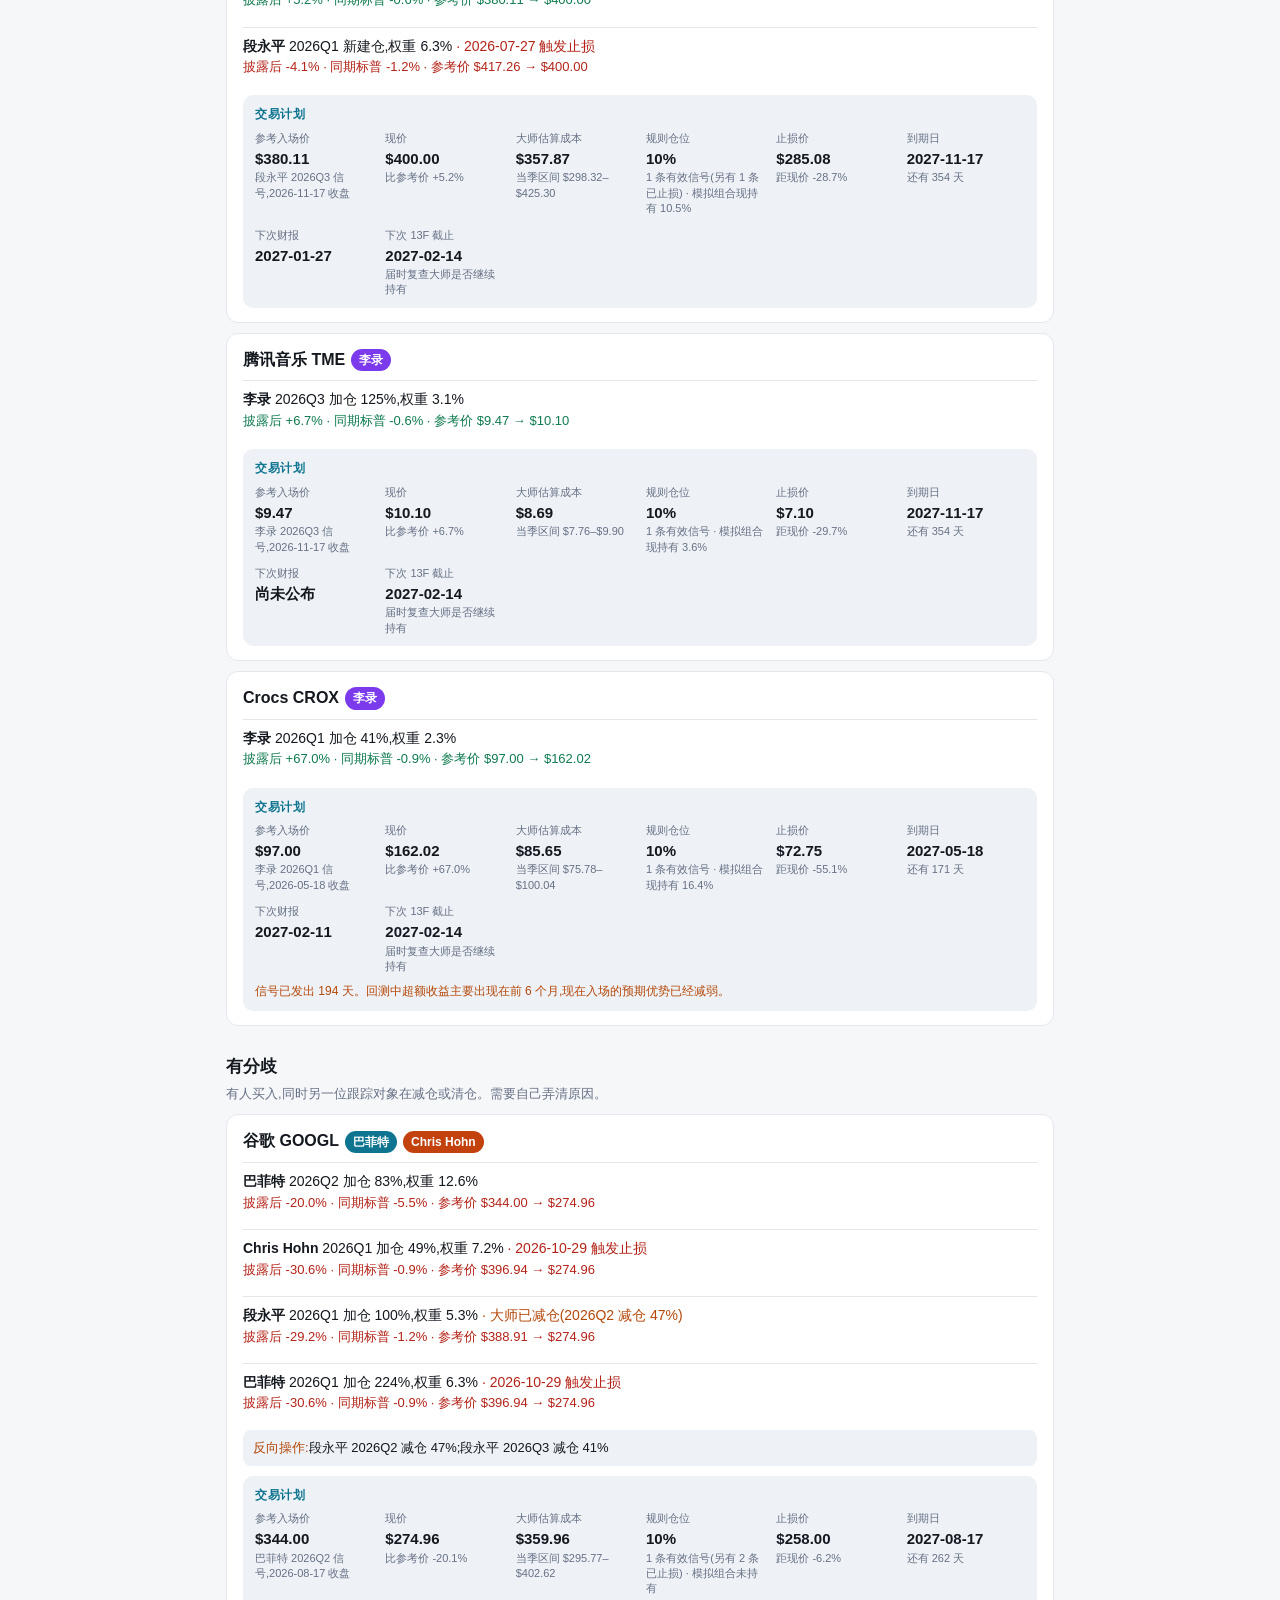
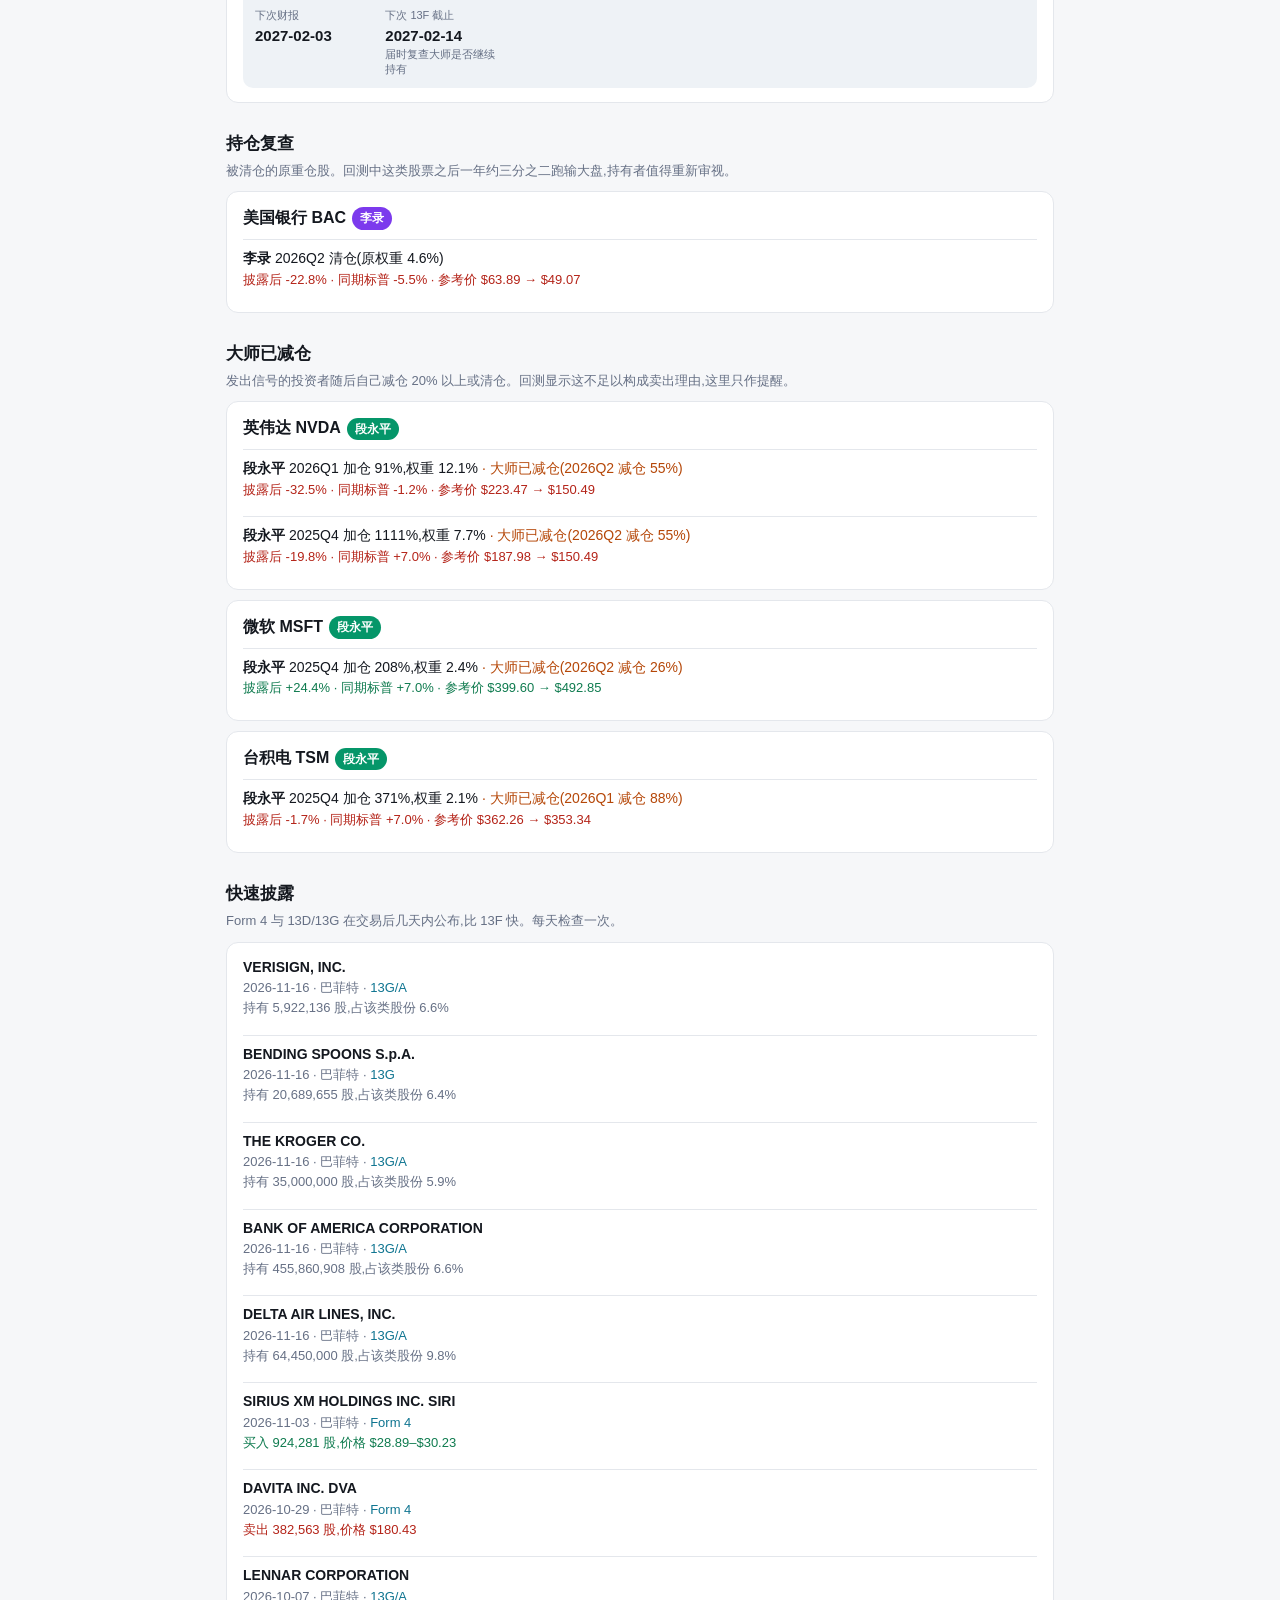
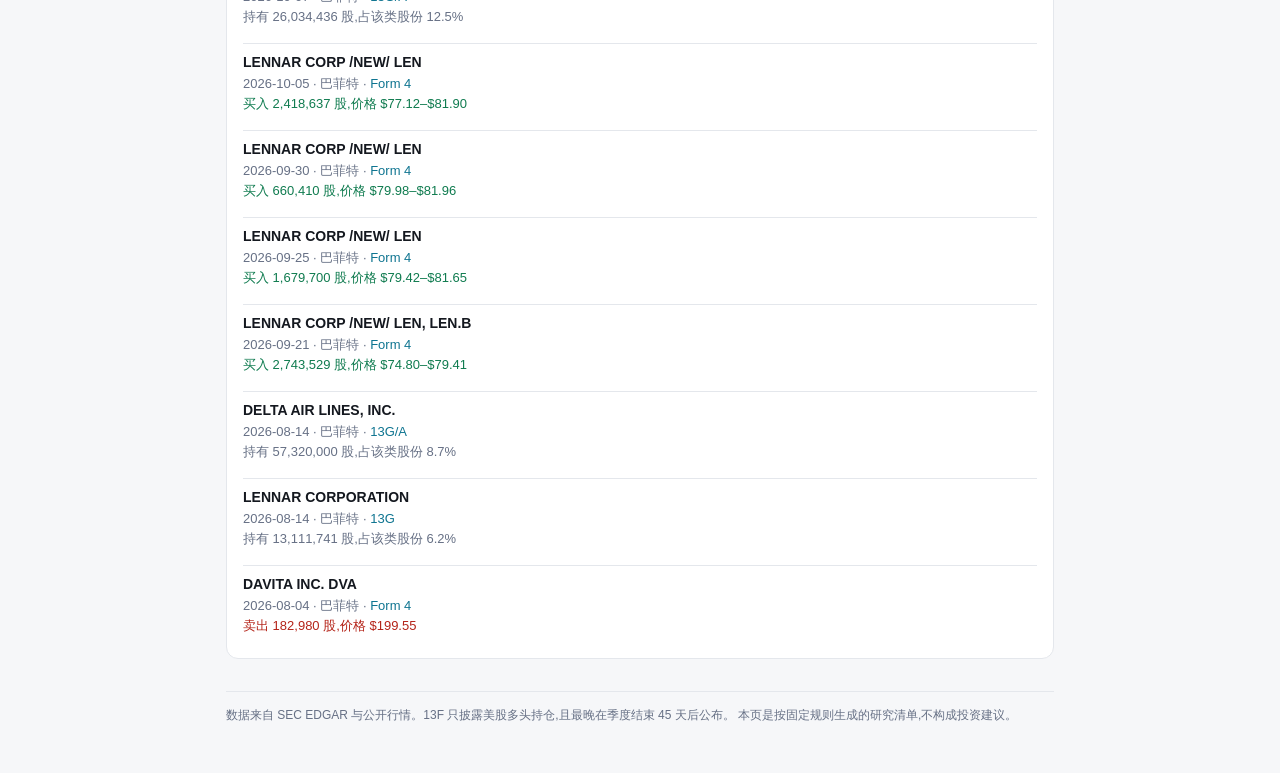
==== commit 0bb1858a: "Update follow data and site [skip ci]" ====
--- a/docs/index.html
+++ b/docs/index.html
@@ -4,9 +4,9 @@
 <title>行动备忘录 · 大师跟随</title><link rel="stylesheet" href="assets/style.css?v=00ed2e57"></head>
 <body><div class="wrap">
 <header><div class="brand">大师跟随</div><h1>行动备忘录</h1>
-<div class="sub">价格截至 2026-11-25 · 页面生成于 2026-11-27 13:13 北京时间</div>
+<div class="sub">价格截至 2026-11-27 · 页面生成于 2026-11-28 12:49 北京时间</div>
 <nav><a href="index.html" class=on>行动备忘录</a><a href="portfolio.html">模拟组合</a><a href="investors.html">四位持仓</a><a href="changes.html">历次变动</a><a href="evidence.html">规则与依据</a></nav></header>
-<div class="banner"><b>2026Q3 新信号 2 条</b><ul class="plain"><li><b>李录</b> 腾讯音乐 TME:加仓 125%,权重 3.1%</li><li><b>段永平</b> 特斯拉 TSLA:加仓 21%,权重 8.4%</li></ul></div><div class="hint" style="margin-top:10px">模拟组合自 2025-11-03 起 +5.0%,同期标普 +6.0%,跑输 1.0 个百分点;目前持有 7 只。 <a href="portfolio.html">查看模拟组合</a></div><div class="hint" style="margin-top:10px">加仓幅度、权重、参考价等用词的含义见 <a href="evidence.html#glossary">名词解释</a>。</div><div class="hint" style="margin-top:10px">每张卡片下方的交易计划按模拟组合的同一套规则计算:每条信号 10%、单只上限 20%、跌破参考价 25% 止损、持有 12 个月。目前 6 只股票的规则仓位合计 80%。这是规则的机械输出,仓位比例请按自己的情况调整。</div><h2>优先研究</h2><div class="hint">有效的买入类信号,且没有其他跟踪对象反向操作。按跟进人数和时间排序。</div><div class="card"><h3>拼多多 PDD <span class="tag" style="background:#059669">段永平</span><span class="tag" style="background:#7c3aed">李录</span></h3><div class="row"><span class="who">李录</span> 2026Q2 加仓 134%,权重 22.2%<div class="perf up">披露后 +0.5% · 同期标普 -7.0% · 参考价 $86.94 → $87.42</div></div><div class="row"><span class="who">段永平</span> 2026Q2 加仓 27%,权重 10.0%<div class="perf up">披露后 +0.5% · 同期标普 -7.0% · 参考价 $86.94 → $87.42</div></div><div class="row"><span class="who">段永平</span> 2026Q1 加仓 71%,权重 10.1% <span class="down">· 2026-06-25 触发止损</span><div class="perf down">披露后 -10.9% · 同期标普 -2.8% · 参考价 $98.15 → $87.42</div></div><div class="row"><span class="who">段永平</span> 2025Q4 加仓 35%,权重 7.5% <span class="down">· 2026-06-23 触发止损</span><div class="perf down">披露后 -15.1% · 同期标普 +5.2% · 参考价 $102.92 → $87.42</div></div><div class="plan"><div class="plan-h">交易计划</div><div class="pgrid"><div class="pi"><div class="pl">参考入场价</div><div class="pv">$86.94</div><div class="ps">李录 2026Q2 信号,2026-08-17 收盘</div></div><div class="pi"><div class="pl">现价</div><div class="pv">$87.42</div><div class="ps">比参考价 +0.5%</div></div><div class="pi"><div class="pl">大师估算成本</div><div class="pv">$92.38</div><div class="ps">当季区间 $73.30–$104.79</div></div><div class="pi"><div class="pl">规则仓位</div><div class="pv">20%</div><div class="ps">2 条有效信号(另有 2 条已止损) · 模拟组合现持有 7.5%</div></div><div class="pi"><div class="pl">止损价</div><div class="pv">$65.20</div><div class="ps">距现价 -25.4%</div></div><div class="pi"><div class="pl">到期日</div><div class="pv">2027-08-17</div><div class="ps">还有 263 天</div></div><div class="pi"><div class="pl">下次财报</div><div class="pv">尚未公布</div><div class="ps"></div></div><div class="pi"><div class="pl">下次 13F 截止</div><div class="pv">2027-02-14</div><div class="ps">届时复查大师是否继续持有</div></div></div></div></div><div class="card"><h3>伯克希尔 BRK-B <span class="tag" style="background:#059669">段永平</span><span class="tag" style="background:#7c3aed">李录</span></h3><div class="row"><span class="who">李录</span> 2026Q2 加仓 24%,权重 15.0%<div class="perf up">披露后 +16.3% · 同期标普 -7.0% · 参考价 $498.23 → $579.32</div></div><div class="row"><span class="who">段永平</span> 2026Q1 加仓 28%,权重 21.9%<div class="perf up">披露后 +20.5% · 同期标普 -2.8% · 参考价 $480.90 → $579.32</div></div><div class="row"><span class="who">段永平</span> 2025Q4 加仓 38%,权重 20.6%<div class="perf up">披露后 +16.1% · 同期标普 +5.2% · 参考价 $499.07 → $579.32</div></div><div class="plan"><div class="plan-h">交易计划</div><div class="pgrid"><div class="pi"><div class="pl">参考入场价</div><div class="pv">$498.23</div><div class="ps">李录 2026Q2 信号,2026-08-17 收盘</div></div><div class="pi"><div class="pl">现价</div><div class="pv">$579.32</div><div class="ps">比参考价 +16.3%</div></div><div class="pi"><div class="pl">大师估算成本</div><div class="pv">$480.75</div><div class="ps">当季区间 $465.40–$500.39</div></div><div class="pi"><div class="pl">规则仓位</div><div class="pv">20%</div><div class="ps">3 条有效信号 · 模拟组合现持有 12.9%</div></div><div class="pi"><div class="pl">止损价</div><div class="pv">$373.67</div><div class="ps">距现价 -35.5%</div></div><div class="pi"><div class="pl">到期日</div><div class="pv">2027-08-17</div><div class="ps">还有 263 天</div></div><div class="pi"><div class="pl">下次财报</div><div class="pv">尚未公布</div><div class="ps"></div></div><div class="pi"><div class="pl">下次 13F 截止</div><div class="pv">2027-02-14</div><div class="ps">届时复查大师是否继续持有</div></div></div></div></div><div class="card"><h3>特斯拉 TSLA <span class="tag" style="background:#059669">段永平</span></h3><div class="row"><span class="who">段永平</span> 2026Q3 加仓 21%,权重 8.4%<div class="perf up">披露后 +0.0% · 同期标普 -2.1% · 参考价 $380.11 → $380.14</div></div><div class="row"><span class="who">段永平</span> 2026Q1 新建仓,权重 6.3% <span class="down">· 2026-07-27 触发止损</span><div class="perf down">披露后 -8.9% · 同期标普 -2.8% · 参考价 $417.26 → $380.14</div></div><div class="plan"><div class="plan-h">交易计划</div><div class="pgrid"><div class="pi"><div class="pl">参考入场价</div><div class="pv">$380.11</div><div class="ps">段永平 2026Q3 信号,2026-11-17 收盘</div></div><div class="pi"><div class="pl">现价</div><div class="pv">$380.14</div><div class="ps">比参考价 +0.0%</div></div><div class="pi"><div class="pl">大师估算成本</div><div class="pv">$357.87</div><div class="ps">当季区间 $298.32–$425.30</div></div><div class="pi"><div class="pl">规则仓位</div><div class="pv">10%</div><div class="ps">1 条有效信号(另有 1 条已止损) · 模拟组合现持有 10.2%</div></div><div class="pi"><div class="pl">止损价</div><div class="pv">$285.08</div><div class="ps">距现价 -25.0%</div></div><div class="pi"><div class="pl">到期日</div><div class="pv">2027-11-17</div><div class="ps">还有 355 天</div></div><div class="pi"><div class="pl">下次财报</div><div class="pv">2027-01-27</div><div class="ps"></div></div><div class="pi"><div class="pl">下次 13F 截止</div><div class="pv">2027-02-14</div><div class="ps">届时复查大师是否继续持有</div></div></div></div></div><div class="card"><h3>腾讯音乐 TME <span class="tag" style="background:#7c3aed">李录</span></h3><div class="row"><span class="who">李录</span> 2026Q3 加仓 125%,权重 3.1%<div class="perf up">披露后 +0.7% · 同期标普 -2.1% · 参考价 $9.47 → $9.54</div></div><div class="plan"><div class="plan-h">交易计划</div><div class="pgrid"><div class="pi"><div class="pl">参考入场价</div><div class="pv">$9.47</div><div class="ps">李录 2026Q3 信号,2026-11-17 收盘</div></div><div class="pi"><div class="pl">现价</div><div class="pv">$9.54</div><div class="ps">比参考价 +0.7%</div></div><div class="pi"><div class="pl">大师估算成本</div><div class="pv">$8.69</div><div class="ps">当季区间 $7.76–$9.90</div></div><div class="pi"><div class="pl">规则仓位</div><div class="pv">10%</div><div class="ps">1 条有效信号 · 模拟组合现持有 3.4%</div></div><div class="pi"><div class="pl">止损价</div><div class="pv">$7.10</div><div class="ps">距现价 -25.6%</div></div><div class="pi"><div class="pl">到期日</div><div class="pv">2027-11-17</div><div class="ps">还有 355 天</div></div><div class="pi"><div class="pl">下次财报</div><div class="pv">尚未公布</div><div class="ps"></div></div><div class="pi"><div class="pl">下次 13F 截止</div><div class="pv">2027-02-14</div><div class="ps">届时复查大师是否继续持有</div></div></div></div></div><div class="card"><h3>Crocs CROX <span class="tag" style="background:#7c3aed">李录</span></h3><div class="row"><span class="who">李录</span> 2026Q1 加仓 41%,权重 2.3%<div class="perf up">披露后 +64.9% · 同期标普 -2.5% · 参考价 $97.00 → $159.93</div></div><div class="plan"><div class="plan-h">交易计划</div><div class="pgrid"><div class="pi"><div class="pl">参考入场价</div><div class="pv">$97.00</div><div class="ps">李录 2026Q1 信号,2026-05-18 收盘</div></div><div class="pi"><div class="pl">现价</div><div class="pv">$159.93</div><div class="ps">比参考价 +64.9%</div></div><div class="pi"><div class="pl">大师估算成本</div><div class="pv">$85.65</div><div class="ps">当季区间 $75.78–$100.04</div></div><div class="pi"><div class="pl">规则仓位</div><div class="pv">10%</div><div class="ps">1 条有效信号 · 模拟组合现持有 16.5%</div></div><div class="pi"><div class="pl">止损价</div><div class="pv">$72.75</div><div class="ps">距现价 -54.5%</div></div><div class="pi"><div class="pl">到期日</div><div class="pv">2027-05-18</div><div class="ps">还有 172 天</div></div><div class="pi"><div class="pl">下次财报</div><div class="pv">2027-02-11</div><div class="ps"></div></div><div class="pi"><div class="pl">下次 13F 截止</div><div class="pv">2027-02-14</div><div class="ps">届时复查大师是否继续持有</div></div></div><div class="perf warn">信号已发出 193 天。回测中超额收益主要出现在前 6 个月,现在入场的预期优势已经减弱。</div></div></div><h2>有分歧</h2><div class="hint">有人买入,同时另一位跟踪对象在减仓或清仓。需要自己弄清原因。</div><div class="card"><h3>谷歌 GOOGL <span class="tag" style="background:#0e7490">巴菲特</span><span class="tag" style="background:#c2410c">Chris Hohn</span></h3><div class="row"><span class="who">巴菲特</span> 2026Q2 加仓 83%,权重 12.6%<div class="perf down">披露后 -20.6% · 同期标普 -7.0% · 参考价 $344.00 → $273.10</div></div><div class="row"><span class="who">Chris Hohn</span> 2026Q1 加仓 49%,权重 7.2% <span class="down">· 2026-10-29 触发止损</span><div class="perf down">披露后 -31.1% · 同期标普 -2.5% · 参考价 $396.94 → $273.10</div></div><div class="row"><span class="who">段永平</span> 2026Q1 加仓 100%,权重 5.3% <span class="warn">· 大师已减仓(2026Q2 减仓 47%)</span><div class="perf down">披露后 -29.7% · 同期标普 -2.8% · 参考价 $388.91 → $273.10</div></div><div class="row"><span class="who">巴菲特</span> 2026Q1 加仓 224%,权重 6.3% <span class="down">· 2026-10-29 触发止损</span><div class="perf down">披露后 -31.1% · 同期标普 -2.5% · 参考价 $396.94 → $273.10</div></div><div class="note"><span class="warn">反向操作:</span>段永平 2026Q2 减仓 47%;段永平 2026Q3 减仓 41%</div><div class="plan"><div class="plan-h">交易计划</div><div class="pgrid"><div class="pi"><div class="pl">参考入场价</div><div class="pv">$344.00</div><div class="ps">巴菲特 2026Q2 信号,2026-08-17 收盘</div></div><div class="pi"><div class="pl">现价</div><div class="pv">$273.10</div><div class="ps">比参考价 -20.6%</div></div><div class="pi"><div class="pl">大师估算成本</div><div class="pv">$359.96</div><div class="ps">当季区间 $295.77–$402.62</div></div><div class="pi"><div class="pl">规则仓位</div><div class="pv">10%</div><div class="ps">1 条有效信号(另有 2 条已止损) · 模拟组合未持有</div></div><div class="pi"><div class="pl">止损价</div><div class="pv">$258.00</div><div class="ps">距现价 -5.5%</div></div><div class="pi"><div class="pl">到期日</div><div class="pv">2027-08-17</div><div class="ps">还有 263 天</div></div><div class="pi"><div class="pl">下次财报</div><div class="pv">2027-02-03</div><div class="ps"></div></div><div class="pi"><div class="pl">下次 13F 截止</div><div class="pv">2027-02-14</div><div class="ps">届时复查大师是否继续持有</div></div></div></div></div><h2>持仓复查</h2><div class="hint">被清仓的原重仓股。回测中这类股票之后一年约三分之二跑输大盘,持有者值得重新审视。</div><div class="card"><h3>美国银行 BAC <span class="tag" style="background:#7c3aed">李录</span></h3><div class="row"><span class="who">李录</span> 2026Q2 清仓(原权重 4.6%)<div class="perf down">披露后 -23.6% · 同期标普 -7.0% · 参考价 $63.89 → $48.54</div></div></div><h2>大师已减仓</h2><div class="hint">发出信号的投资者随后自己减仓 20% 以上或清仓。回测显示这不足以构成卖出理由,这里只作提醒。</div><div class="card"><h3>英伟达 NVDA <span class="tag" style="background:#059669">段永平</span></h3><div class="row"><span class="who">段永平</span> 2026Q1 加仓 91%,权重 12.1% <span class="warn">· 大师已减仓(2026Q2 减仓 55%)</span><div class="perf down">披露后 -33.0% · 同期标普 -2.8% · 参考价 $223.47 → $149.30</div></div><div class="row"><span class="who">段永平</span> 2025Q4 加仓 1111%,权重 7.7% <span class="warn">· 大师已减仓(2026Q2 减仓 55%)</span><div class="perf down">披露后 -20.4% · 同期标普 +5.2% · 参考价 $187.98 → $149.30</div></div></div><div class="card"><h3>微软 MSFT <span class="tag" style="background:#059669">段永平</span></h3><div class="row"><span class="who">段永平</span> 2025Q4 加仓 208%,权重 2.4% <span class="warn">· 大师已减仓(2026Q2 减仓 26%)</span><div class="perf up">披露后 +23.6% · 同期标普 +5.2% · 参考价 $399.60 → $489.93</div></div></div><div class="card"><h3>台积电 TSM <span class="tag" style="background:#059669">段永平</span></h3><div class="row"><span class="who">段永平</span> 2025Q4 加仓 371%,权重 2.1% <span class="warn">· 大师已减仓(2026Q1 减仓 88%)</span><div class="perf down">披露后 -4.8% · 同期标普 +5.2% · 参考价 $362.26 → $342.34</div></div></div><h2>快速披露</h2><div class="hint">Form 4 与 13D/13G 在交易后几天内公布,比 13F 快。每天检查一次。</div><div class="card fast"><div class="row"><span class="who">VERISIGN, INC.</span><div class="perf">2026-11-16 · 巴菲特 · <a href="https://www.sec.gov/Archives/edgar/data/1067983/000119312526464219/xslSCHEDULE_13G_X02/primary_doc.xml">13G/A</a></div><div class="perf">持有 5,922,136 股,占该类股份 6.6%</div></div><div class="row"><span class="who">BENDING SPOONS S.p.A.</span><div class="perf">2026-11-16 · 巴菲特 · <a href="https://www.sec.gov/Archives/edgar/data/1067983/000119312526464218/xslSCHEDULE_13G_X02/primary_doc.xml">13G</a></div><div class="perf">持有 20,689,655 股,占该类股份 6.4%</div></div><div class="row"><span class="who">THE KROGER CO.</span><div class="perf">2026-11-16 · 巴菲特 · <a href="https://www.sec.gov/Archives/edgar/data/1067983/000119312526464214/xslSCHEDULE_13G_X02/primary_doc.xml">13G/A</a></div><div class="perf">持有 35,000,000 股,占该类股份 5.9%</div></div><div class="row"><span class="who">BANK OF AMERICA CORPORATION</span><div class="perf">2026-11-16 · 巴菲特 · <a href="https://www.sec.gov/Archives/edgar/data/1067983/000119312526464211/xslSCHEDULE_13G_X02/primary_doc.xml">13G/A</a></div><div class="perf">持有 455,860,908 股,占该类股份 6.6%</div></div><div class="row"><span class="who">DELTA AIR LINES, INC.</span><div class="perf">2026-11-16 · 巴菲特 · <a href="https://www.sec.gov/Archives/edgar/data/1067983/000119312526464189/xslSCHEDULE_13G_X02/primary_doc.xml">13G/A</a></div><div class="perf">持有 64,450,000 股,占该类股份 9.8%</div></div><div class="row"><span class="who">SIRIUS XM HOLDINGS INC. SIRI</span><div class="perf">2026-11-03 · 巴菲特 · <a href="https://www.sec.gov/Archives/edgar/data/1067983/000119312526445930/xslF345X06/ownership.xml">Form 4</a></div><div class="perf up">买入 924,281 股,价格 $28.89–$30.23</div></div><div class="row"><span class="who">DAVITA INC. DVA</span><div class="perf">2026-10-29 · 巴菲特 · <a href="https://www.sec.gov/Archives/edgar/data/1067983/000119312526438090/xslF345X06/ownership.xml">Form 4</a></div><div class="perf down">卖出 382,563 股,价格 $180.43</div></div><div class="row"><span class="who">LENNAR CORPORATION</span><div class="perf">2026-10-07 · 巴菲特 · <a href="https://www.sec.gov/Archives/edgar/data/1067983/000119312526417254/xslSCHEDULE_13G_X02/primary_doc.xml">13G/A</a></div><div class="perf">持有 26,034,436 股,占该类股份 12.5%</div></div><div class="row"><span class="who">LENNAR CORP /NEW/ LEN</span><div class="perf">2026-10-05 · 巴菲特 · <a href="https://www.sec.gov/Archives/edgar/data/1067983/000119312526414744/xslF345X06/ownership.xml">Form 4</a></div><div class="perf up">买入 2,418,637 股,价格 $77.12–$81.90</div></div><div class="row"><span class="who">LENNAR CORP /NEW/ LEN</span><div class="perf">2026-09-30 · 巴菲特 · <a href="https://www.sec.gov/Archives/edgar/data/1067983/000119312526409451/xslF345X06/ownership.xml">Form 4</a></div><div class="perf up">买入 660,410 股,价格 $79.98–$81.96</div></div><div class="row"><span class="who">LENNAR CORP /NEW/ LEN</span><div class="perf">2026-09-25 · 巴菲特 · <a href="https://www.sec.gov/Archives/edgar/data/1067983/000119312526403089/xslF345X06/ownership.xml">Form 4</a></div><div class="perf up">买入 1,679,700 股,价格 $79.42–$81.65</div></div><div class="row"><span class="who">LENNAR CORP /NEW/ LEN, LEN.B</span><div class="perf">2026-09-21 · 巴菲特 · <a href="https://www.sec.gov/Archives/edgar/data/1067983/000119312526397059/xslF345X06/ownership.xml">Form 4</a></div><div class="perf up">买入 2,743,529 股,价格 $74.80–$79.41</div></div><div class="row"><span class="who">DELTA AIR LINES, INC.</span><div class="perf">2026-08-14 · 巴菲特 · <a href="https://www.sec.gov/Archives/edgar/data/1067983/000119312526352910/xslSCHEDULE_13G_X02/primary_doc.xml">13G/A</a></div><div class="perf">持有 57,320,000 股,占该类股份 8.7%</div></div><div class="row"><span class="who">LENNAR CORPORATION</span><div class="perf">2026-08-14 · 巴菲特 · <a href="https://www.sec.gov/Archives/edgar/data/1067983/000119312526352904/xslSCHEDULE_13G_X02/primary_doc.xml">13G</a></div><div class="perf">持有 13,111,741 股,占该类股份 6.2%</div></div><div class="row"><span class="who">DAVITA INC. DVA</span><div class="perf">2026-08-04 · 巴菲特 · <a href="https://www.sec.gov/Archives/edgar/data/1067983/000119312526333151/xslF345X06/ownership.xml">Form 4</a></div><div class="perf down">卖出 182,980 股,价格 $199.55</div></div></div>
+<div class="banner"><b>2026Q3 新信号 2 条</b><ul class="plain"><li><b>李录</b> 腾讯音乐 TME:加仓 125%,权重 3.1%</li><li><b>段永平</b> 特斯拉 TSLA:加仓 21%,权重 8.4%</li></ul></div><div class="hint" style="margin-top:10px">模拟组合自 2025-11-03 起 +7.0%,同期标普 +7.7%,跑输 0.7 个百分点;目前持有 7 只。 <a href="portfolio.html">查看模拟组合</a></div><div class="hint" style="margin-top:10px">加仓幅度、权重、参考价等用词的含义见 <a href="evidence.html#glossary">名词解释</a>。</div><div class="hint" style="margin-top:10px">每张卡片下方的交易计划按模拟组合的同一套规则计算:每条信号 10%、单只上限 20%、跌破参考价 25% 止损、持有 12 个月。目前 6 只股票的规则仓位合计 80%。这是规则的机械输出,仓位比例请按自己的情况调整。</div><h2>优先研究</h2><div class="hint">有效的买入类信号,且没有其他跟踪对象反向操作。按跟进人数和时间排序。</div><div class="card"><h3>拼多多 PDD <span class="tag" style="background:#059669">段永平</span><span class="tag" style="background:#7c3aed">李录</span></h3><div class="row"><span class="who">李录</span> 2026Q2 加仓 134%,权重 22.2%<div class="perf up">披露后 +1.7% · 同期标普 -5.5% · 参考价 $86.94 → $88.43</div></div><div class="row"><span class="who">段永平</span> 2026Q2 加仓 27%,权重 10.0%<div class="perf up">披露后 +1.7% · 同期标普 -5.5% · 参考价 $86.94 → $88.43</div></div><div class="row"><span class="who">段永平</span> 2026Q1 加仓 71%,权重 10.1% <span class="down">· 2026-06-25 触发止损</span><div class="perf down">披露后 -9.9% · 同期标普 -1.2% · 参考价 $98.15 → $88.43</div></div><div class="row"><span class="who">段永平</span> 2025Q4 加仓 35%,权重 7.5% <span class="down">· 2026-06-23 触发止损</span><div class="perf down">披露后 -14.1% · 同期标普 +7.0% · 参考价 $102.92 → $88.43</div></div><div class="plan"><div class="plan-h">交易计划</div><div class="pgrid"><div class="pi"><div class="pl">参考入场价</div><div class="pv">$86.94</div><div class="ps">李录 2026Q2 信号,2026-08-17 收盘</div></div><div class="pi"><div class="pl">现价</div><div class="pv">$88.43</div><div class="ps">比参考价 +1.7%</div></div><div class="pi"><div class="pl">大师估算成本</div><div class="pv">$92.38</div><div class="ps">当季区间 $73.30–$104.79</div></div><div class="pi"><div class="pl">规则仓位</div><div class="pv">20%</div><div class="ps">2 条有效信号(另有 2 条已止损) · 模拟组合现持有 7.4%</div></div><div class="pi"><div class="pl">止损价</div><div class="pv">$65.20</div><div class="ps">距现价 -26.3%</div></div><div class="pi"><div class="pl">到期日</div><div class="pv">2027-08-17</div><div class="ps">还有 262 天</div></div><div class="pi"><div class="pl">下次财报</div><div class="pv">尚未公布</div><div class="ps"></div></div><div class="pi"><div class="pl">下次 13F 截止</div><div class="pv">2027-02-14</div><div class="ps">届时复查大师是否继续持有</div></div></div></div></div><div class="card"><h3>伯克希尔 BRK-B <span class="tag" style="background:#059669">段永平</span><span class="tag" style="background:#7c3aed">李录</span></h3><div class="row"><span class="who">李录</span> 2026Q2 加仓 24%,权重 15.0%<div class="perf up">披露后 +16.6% · 同期标普 -5.5% · 参考价 $498.23 → $580.79</div></div><div class="row"><span class="who">段永平</span> 2026Q1 加仓 28%,权重 21.9%<div class="perf up">披露后 +20.8% · 同期标普 -1.2% · 参考价 $480.90 → $580.79</div></div><div class="row"><span class="who">段永平</span> 2025Q4 加仓 38%,权重 20.6%<div class="perf up">披露后 +16.4% · 同期标普 +7.0% · 参考价 $499.07 → $580.79</div></div><div class="plan"><div class="plan-h">交易计划</div><div class="pgrid"><div class="pi"><div class="pl">参考入场价</div><div class="pv">$498.23</div><div class="ps">李录 2026Q2 信号,2026-08-17 收盘</div></div><div class="pi"><div class="pl">现价</div><div class="pv">$580.79</div><div class="ps">比参考价 +16.6%</div></div><div class="pi"><div class="pl">大师估算成本</div><div class="pv">$480.75</div><div class="ps">当季区间 $465.40–$500.39</div></div><div class="pi"><div class="pl">规则仓位</div><div class="pv">20%</div><div class="ps">3 条有效信号 · 模拟组合现持有 12.7%</div></div><div class="pi"><div class="pl">止损价</div><div class="pv">$373.67</div><div class="ps">距现价 -35.7%</div></div><div class="pi"><div class="pl">到期日</div><div class="pv">2027-08-17</div><div class="ps">还有 262 天</div></div><div class="pi"><div class="pl">下次财报</div><div class="pv">尚未公布</div><div class="ps"></div></div><div class="pi"><div class="pl">下次 13F 截止</div><div class="pv">2027-02-14</div><div class="ps">届时复查大师是否继续持有</div></div></div></div></div><div class="card"><h3>特斯拉 TSLA <span class="tag" style="background:#059669">段永平</span></h3><div class="row"><span class="who">段永平</span> 2026Q3 加仓 21%,权重 8.4%<div class="perf up">披露后 +5.2% · 同期标普 -0.6% · 参考价 $380.11 → $400.00</div></div><div class="row"><span class="who">段永平</span> 2026Q1 新建仓,权重 6.3% <span class="down">· 2026-07-27 触发止损</span><div class="perf down">披露后 -4.1% · 同期标普 -1.2% · 参考价 $417.26 → $400.00</div></div><div class="plan"><div class="plan-h">交易计划</div><div class="pgrid"><div class="pi"><div class="pl">参考入场价</div><div class="pv">$380.11</div><div class="ps">段永平 2026Q3 信号,2026-11-17 收盘</div></div><div class="pi"><div class="pl">现价</div><div class="pv">$400.00</div><div class="ps">比参考价 +5.2%</div></div><div class="pi"><div class="pl">大师估算成本</div><div class="pv">$357.87</div><div class="ps">当季区间 $298.32–$425.30</div></div><div class="pi"><div class="pl">规则仓位</div><div class="pv">10%</div><div class="ps">1 条有效信号(另有 1 条已止损) · 模拟组合现持有 10.5%</div></div><div class="pi"><div class="pl">止损价</div><div class="pv">$285.08</div><div class="ps">距现价 -28.7%</div></div><div class="pi"><div class="pl">到期日</div><div class="pv">2027-11-17</div><div class="ps">还有 354 天</div></div><div class="pi"><div class="pl">下次财报</div><div class="pv">2027-01-27</div><div class="ps"></div></div><div class="pi"><div class="pl">下次 13F 截止</div><div class="pv">2027-02-14</div><div class="ps">届时复查大师是否继续持有</div></div></div></div></div><div class="card"><h3>腾讯音乐 TME <span class="tag" style="background:#7c3aed">李录</span></h3><div class="row"><span class="who">李录</span> 2026Q3 加仓 125%,权重 3.1%<div class="perf up">披露后 +6.7% · 同期标普 -0.6% · 参考价 $9.47 → $10.10</div></div><div class="plan"><div class="plan-h">交易计划</div><div class="pgrid"><div class="pi"><div class="pl">参考入场价</div><div class="pv">$9.47</div><div class="ps">李录 2026Q3 信号,2026-11-17 收盘</div></div><div class="pi"><div class="pl">现价</div><div class="pv">$10.10</div><div class="ps">比参考价 +6.7%</div></div><div class="pi"><div class="pl">大师估算成本</div><div class="pv">$8.69</div><div class="ps">当季区间 $7.76–$9.90</div></div><div class="pi"><div class="pl">规则仓位</div><div class="pv">10%</div><div class="ps">1 条有效信号 · 模拟组合现持有 3.6%</div></div><div class="pi"><div class="pl">止损价</div><div class="pv">$7.10</div><div class="ps">距现价 -29.7%</div></div><div class="pi"><div class="pl">到期日</div><div class="pv">2027-11-17</div><div class="ps">还有 354 天</div></div><div class="pi"><div class="pl">下次财报</div><div class="pv">尚未公布</div><div class="ps"></div></div><div class="pi"><div class="pl">下次 13F 截止</div><div class="pv">2027-02-14</div><div class="ps">届时复查大师是否继续持有</div></div></div></div></div><div class="card"><h3>Crocs CROX <span class="tag" style="background:#7c3aed">李录</span></h3><div class="row"><span class="who">李录</span> 2026Q1 加仓 41%,权重 2.3%<div class="perf up">披露后 +67.0% · 同期标普 -0.9% · 参考价 $97.00 → $162.02</div></div><div class="plan"><div class="plan-h">交易计划</div><div class="pgrid"><div class="pi"><div class="pl">参考入场价</div><div class="pv">$97.00</div><div class="ps">李录 2026Q1 信号,2026-05-18 收盘</div></div><div class="pi"><div class="pl">现价</div><div class="pv">$162.02</div><div class="ps">比参考价 +67.0%</div></div><div class="pi"><div class="pl">大师估算成本</div><div class="pv">$85.65</div><div class="ps">当季区间 $75.78–$100.04</div></div><div class="pi"><div class="pl">规则仓位</div><div class="pv">10%</div><div class="ps">1 条有效信号 · 模拟组合现持有 16.4%</div></div><div class="pi"><div class="pl">止损价</div><div class="pv">$72.75</div><div class="ps">距现价 -55.1%</div></div><div class="pi"><div class="pl">到期日</div><div class="pv">2027-05-18</div><div class="ps">还有 171 天</div></div><div class="pi"><div class="pl">下次财报</div><div class="pv">2027-02-11</div><div class="ps"></div></div><div class="pi"><div class="pl">下次 13F 截止</div><div class="pv">2027-02-14</div><div class="ps">届时复查大师是否继续持有</div></div></div><div class="perf warn">信号已发出 194 天。回测中超额收益主要出现在前 6 个月,现在入场的预期优势已经减弱。</div></div></div><h2>有分歧</h2><div class="hint">有人买入,同时另一位跟踪对象在减仓或清仓。需要自己弄清原因。</div><div class="card"><h3>谷歌 GOOGL <span class="tag" style="background:#0e7490">巴菲特</span><span class="tag" style="background:#c2410c">Chris Hohn</span></h3><div class="row"><span class="who">巴菲特</span> 2026Q2 加仓 83%,权重 12.6%<div class="perf down">披露后 -20.0% · 同期标普 -5.5% · 参考价 $344.00 → $274.96</div></div><div class="row"><span class="who">Chris Hohn</span> 2026Q1 加仓 49%,权重 7.2% <span class="down">· 2026-10-29 触发止损</span><div class="perf down">披露后 -30.6% · 同期标普 -0.9% · 参考价 $396.94 → $274.96</div></div><div class="row"><span class="who">段永平</span> 2026Q1 加仓 100%,权重 5.3% <span class="warn">· 大师已减仓(2026Q2 减仓 47%)</span><div class="perf down">披露后 -29.2% · 同期标普 -1.2% · 参考价 $388.91 → $274.96</div></div><div class="row"><span class="who">巴菲特</span> 2026Q1 加仓 224%,权重 6.3% <span class="down">· 2026-10-29 触发止损</span><div class="perf down">披露后 -30.6% · 同期标普 -0.9% · 参考价 $396.94 → $274.96</div></div><div class="note"><span class="warn">反向操作:</span>段永平 2026Q2 减仓 47%;段永平 2026Q3 减仓 41%</div><div class="plan"><div class="plan-h">交易计划</div><div class="pgrid"><div class="pi"><div class="pl">参考入场价</div><div class="pv">$344.00</div><div class="ps">巴菲特 2026Q2 信号,2026-08-17 收盘</div></div><div class="pi"><div class="pl">现价</div><div class="pv">$274.96</div><div class="ps">比参考价 -20.1%</div></div><div class="pi"><div class="pl">大师估算成本</div><div class="pv">$359.96</div><div class="ps">当季区间 $295.77–$402.62</div></div><div class="pi"><div class="pl">规则仓位</div><div class="pv">10%</div><div class="ps">1 条有效信号(另有 2 条已止损) · 模拟组合未持有</div></div><div class="pi"><div class="pl">止损价</div><div class="pv">$258.00</div><div class="ps">距现价 -6.2%</div></div><div class="pi"><div class="pl">到期日</div><div class="pv">2027-08-17</div><div class="ps">还有 262 天</div></div><div class="pi"><div class="pl">下次财报</div><div class="pv">2027-02-03</div><div class="ps"></div></div><div class="pi"><div class="pl">下次 13F 截止</div><div class="pv">2027-02-14</div><div class="ps">届时复查大师是否继续持有</div></div></div></div></div><h2>持仓复查</h2><div class="hint">被清仓的原重仓股。回测中这类股票之后一年约三分之二跑输大盘,持有者值得重新审视。</div><div class="card"><h3>美国银行 BAC <span class="tag" style="background:#7c3aed">李录</span></h3><div class="row"><span class="who">李录</span> 2026Q2 清仓(原权重 4.6%)<div class="perf down">披露后 -22.8% · 同期标普 -5.5% · 参考价 $63.89 → $49.07</div></div></div><h2>大师已减仓</h2><div class="hint">发出信号的投资者随后自己减仓 20% 以上或清仓。回测显示这不足以构成卖出理由,这里只作提醒。</div><div class="card"><h3>英伟达 NVDA <span class="tag" style="background:#059669">段永平</span></h3><div class="row"><span class="who">段永平</span> 2026Q1 加仓 91%,权重 12.1% <span class="warn">· 大师已减仓(2026Q2 减仓 55%)</span><div class="perf down">披露后 -32.5% · 同期标普 -1.2% · 参考价 $223.47 → $150.49</div></div><div class="row"><span class="who">段永平</span> 2025Q4 加仓 1111%,权重 7.7% <span class="warn">· 大师已减仓(2026Q2 减仓 55%)</span><div class="perf down">披露后 -19.8% · 同期标普 +7.0% · 参考价 $187.98 → $150.49</div></div></div><div class="card"><h3>微软 MSFT <span class="tag" style="background:#059669">段永平</span></h3><div class="row"><span class="who">段永平</span> 2025Q4 加仓 208%,权重 2.4% <span class="warn">· 大师已减仓(2026Q2 减仓 26%)</span><div class="perf up">披露后 +24.4% · 同期标普 +7.0% · 参考价 $399.60 → $492.85</div></div></div><div class="card"><h3>台积电 TSM <span class="tag" style="background:#059669">段永平</span></h3><div class="row"><span class="who">段永平</span> 2025Q4 加仓 371%,权重 2.1% <span class="warn">· 大师已减仓(2026Q1 减仓 88%)</span><div class="perf down">披露后 -1.7% · 同期标普 +7.0% · 参考价 $362.26 → $353.34</div></div></div><h2>快速披露</h2><div class="hint">Form 4 与 13D/13G 在交易后几天内公布,比 13F 快。每天检查一次。</div><div class="card fast"><div class="row"><span class="who">VERISIGN, INC.</span><div class="perf">2026-11-16 · 巴菲特 · <a href="https://www.sec.gov/Archives/edgar/data/1067983/000119312526464219/xslSCHEDULE_13G_X02/primary_doc.xml">13G/A</a></div><div class="perf">持有 5,922,136 股,占该类股份 6.6%</div></div><div class="row"><span class="who">BENDING SPOONS S.p.A.</span><div class="perf">2026-11-16 · 巴菲特 · <a href="https://www.sec.gov/Archives/edgar/data/1067983/000119312526464218/xslSCHEDULE_13G_X02/primary_doc.xml">13G</a></div><div class="perf">持有 20,689,655 股,占该类股份 6.4%</div></div><div class="row"><span class="who">THE KROGER CO.</span><div class="perf">2026-11-16 · 巴菲特 · <a href="https://www.sec.gov/Archives/edgar/data/1067983/000119312526464214/xslSCHEDULE_13G_X02/primary_doc.xml">13G/A</a></div><div class="perf">持有 35,000,000 股,占该类股份 5.9%</div></div><div class="row"><span class="who">BANK OF AMERICA CORPORATION</span><div class="perf">2026-11-16 · 巴菲特 · <a href="https://www.sec.gov/Archives/edgar/data/1067983/000119312526464211/xslSCHEDULE_13G_X02/primary_doc.xml">13G/A</a></div><div class="perf">持有 455,860,908 股,占该类股份 6.6%</div></div><div class="row"><span class="who">DELTA AIR LINES, INC.</span><div class="perf">2026-11-16 · 巴菲特 · <a href="https://www.sec.gov/Archives/edgar/data/1067983/000119312526464189/xslSCHEDULE_13G_X02/primary_doc.xml">13G/A</a></div><div class="perf">持有 64,450,000 股,占该类股份 9.8%</div></div><div class="row"><span class="who">SIRIUS XM HOLDINGS INC. SIRI</span><div class="perf">2026-11-03 · 巴菲特 · <a href="https://www.sec.gov/Archives/edgar/data/1067983/000119312526445930/xslF345X06/ownership.xml">Form 4</a></div><div class="perf up">买入 924,281 股,价格 $28.89–$30.23</div></div><div class="row"><span class="who">DAVITA INC. DVA</span><div class="perf">2026-10-29 · 巴菲特 · <a href="https://www.sec.gov/Archives/edgar/data/1067983/000119312526438090/xslF345X06/ownership.xml">Form 4</a></div><div class="perf down">卖出 382,563 股,价格 $180.43</div></div><div class="row"><span class="who">LENNAR CORPORATION</span><div class="perf">2026-10-07 · 巴菲特 · <a href="https://www.sec.gov/Archives/edgar/data/1067983/000119312526417254/xslSCHEDULE_13G_X02/primary_doc.xml">13G/A</a></div><div class="perf">持有 26,034,436 股,占该类股份 12.5%</div></div><div class="row"><span class="who">LENNAR CORP /NEW/ LEN</span><div class="perf">2026-10-05 · 巴菲特 · <a href="https://www.sec.gov/Archives/edgar/data/1067983/000119312526414744/xslF345X06/ownership.xml">Form 4</a></div><div class="perf up">买入 2,418,637 股,价格 $77.12–$81.90</div></div><div class="row"><span class="who">LENNAR CORP /NEW/ LEN</span><div class="perf">2026-09-30 · 巴菲特 · <a href="https://www.sec.gov/Archives/edgar/data/1067983/000119312526409451/xslF345X06/ownership.xml">Form 4</a></div><div class="perf up">买入 660,410 股,价格 $79.98–$81.96</div></div><div class="row"><span class="who">LENNAR CORP /NEW/ LEN</span><div class="perf">2026-09-25 · 巴菲特 · <a href="https://www.sec.gov/Archives/edgar/data/1067983/000119312526403089/xslF345X06/ownership.xml">Form 4</a></div><div class="perf up">买入 1,679,700 股,价格 $79.42–$81.65</div></div><div class="row"><span class="who">LENNAR CORP /NEW/ LEN, LEN.B</span><div class="perf">2026-09-21 · 巴菲特 · <a href="https://www.sec.gov/Archives/edgar/data/1067983/000119312526397059/xslF345X06/ownership.xml">Form 4</a></div><div class="perf up">买入 2,743,529 股,价格 $74.80–$79.41</div></div><div class="row"><span class="who">DELTA AIR LINES, INC.</span><div class="perf">2026-08-14 · 巴菲特 · <a href="https://www.sec.gov/Archives/edgar/data/1067983/000119312526352910/xslSCHEDULE_13G_X02/primary_doc.xml">13G/A</a></div><div class="perf">持有 57,320,000 股,占该类股份 8.7%</div></div><div class="row"><span class="who">LENNAR CORPORATION</span><div class="perf">2026-08-14 · 巴菲特 · <a href="https://www.sec.gov/Archives/edgar/data/1067983/000119312526352904/xslSCHEDULE_13G_X02/primary_doc.xml">13G</a></div><div class="perf">持有 13,111,741 股,占该类股份 6.2%</div></div><div class="row"><span class="who">DAVITA INC. DVA</span><div class="perf">2026-08-04 · 巴菲特 · <a href="https://www.sec.gov/Archives/edgar/data/1067983/000119312526333151/xslF345X06/ownership.xml">Form 4</a></div><div class="perf down">卖出 182,980 股,价格 $199.55</div></div></div>
 <footer>数据来自 SEC EDGAR 与公开行情。13F 只披露美股多头持仓,且最晚在季度结束 45 天后公布。
 本页是按固定规则生成的研究清单,不构成投资建议。</footer>
 </div></body></html>
